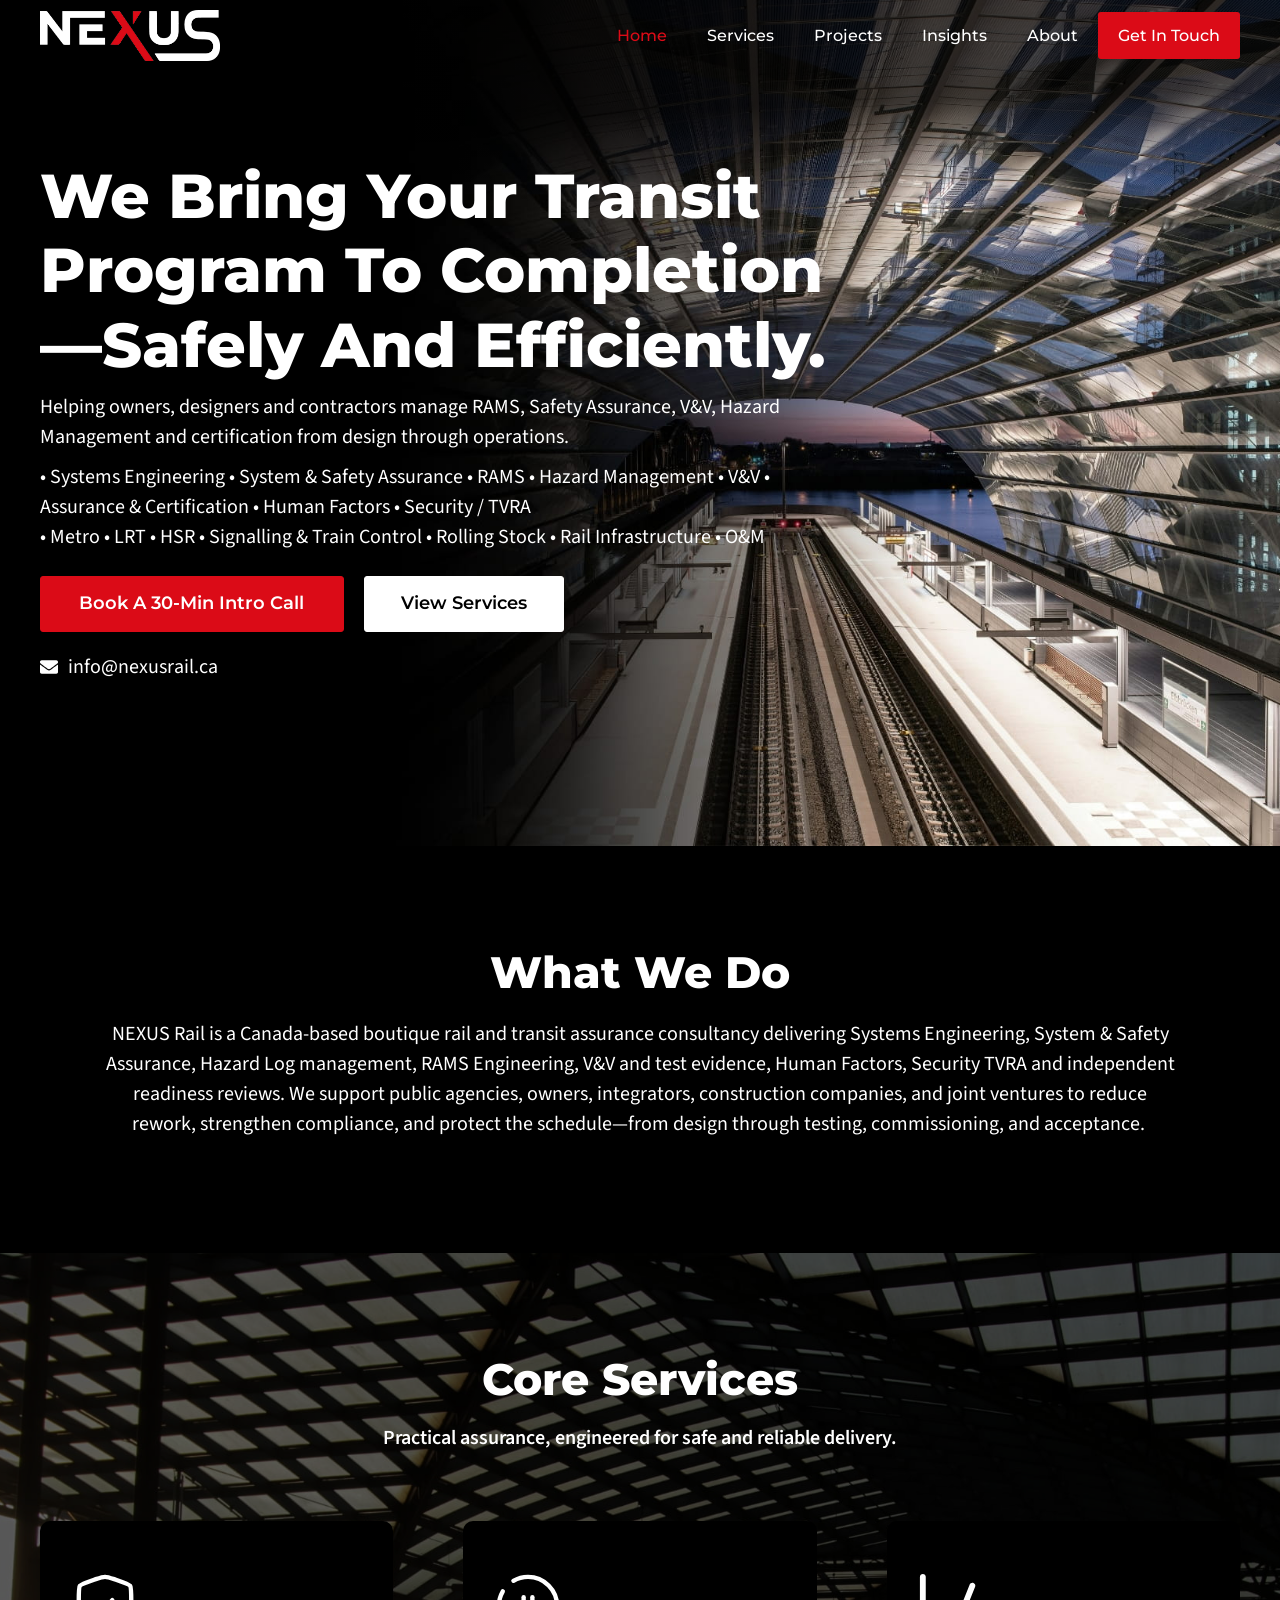
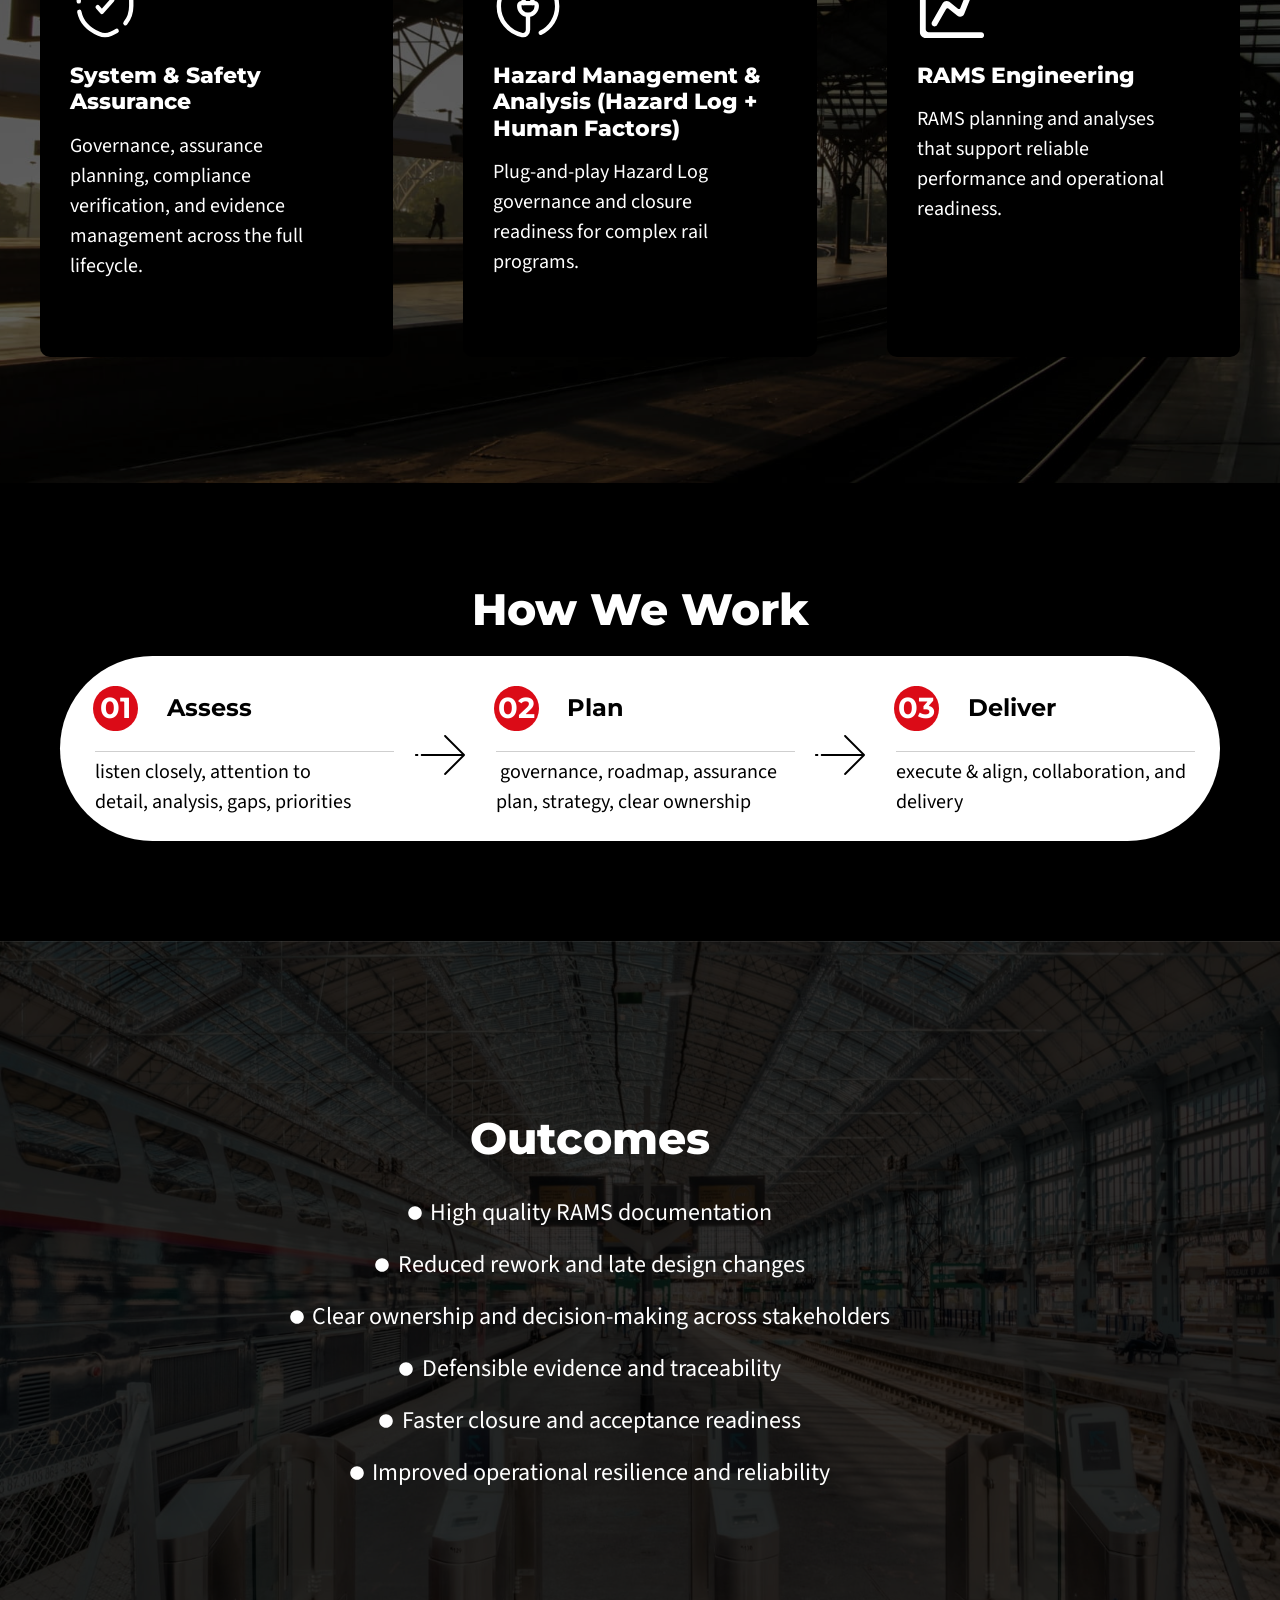
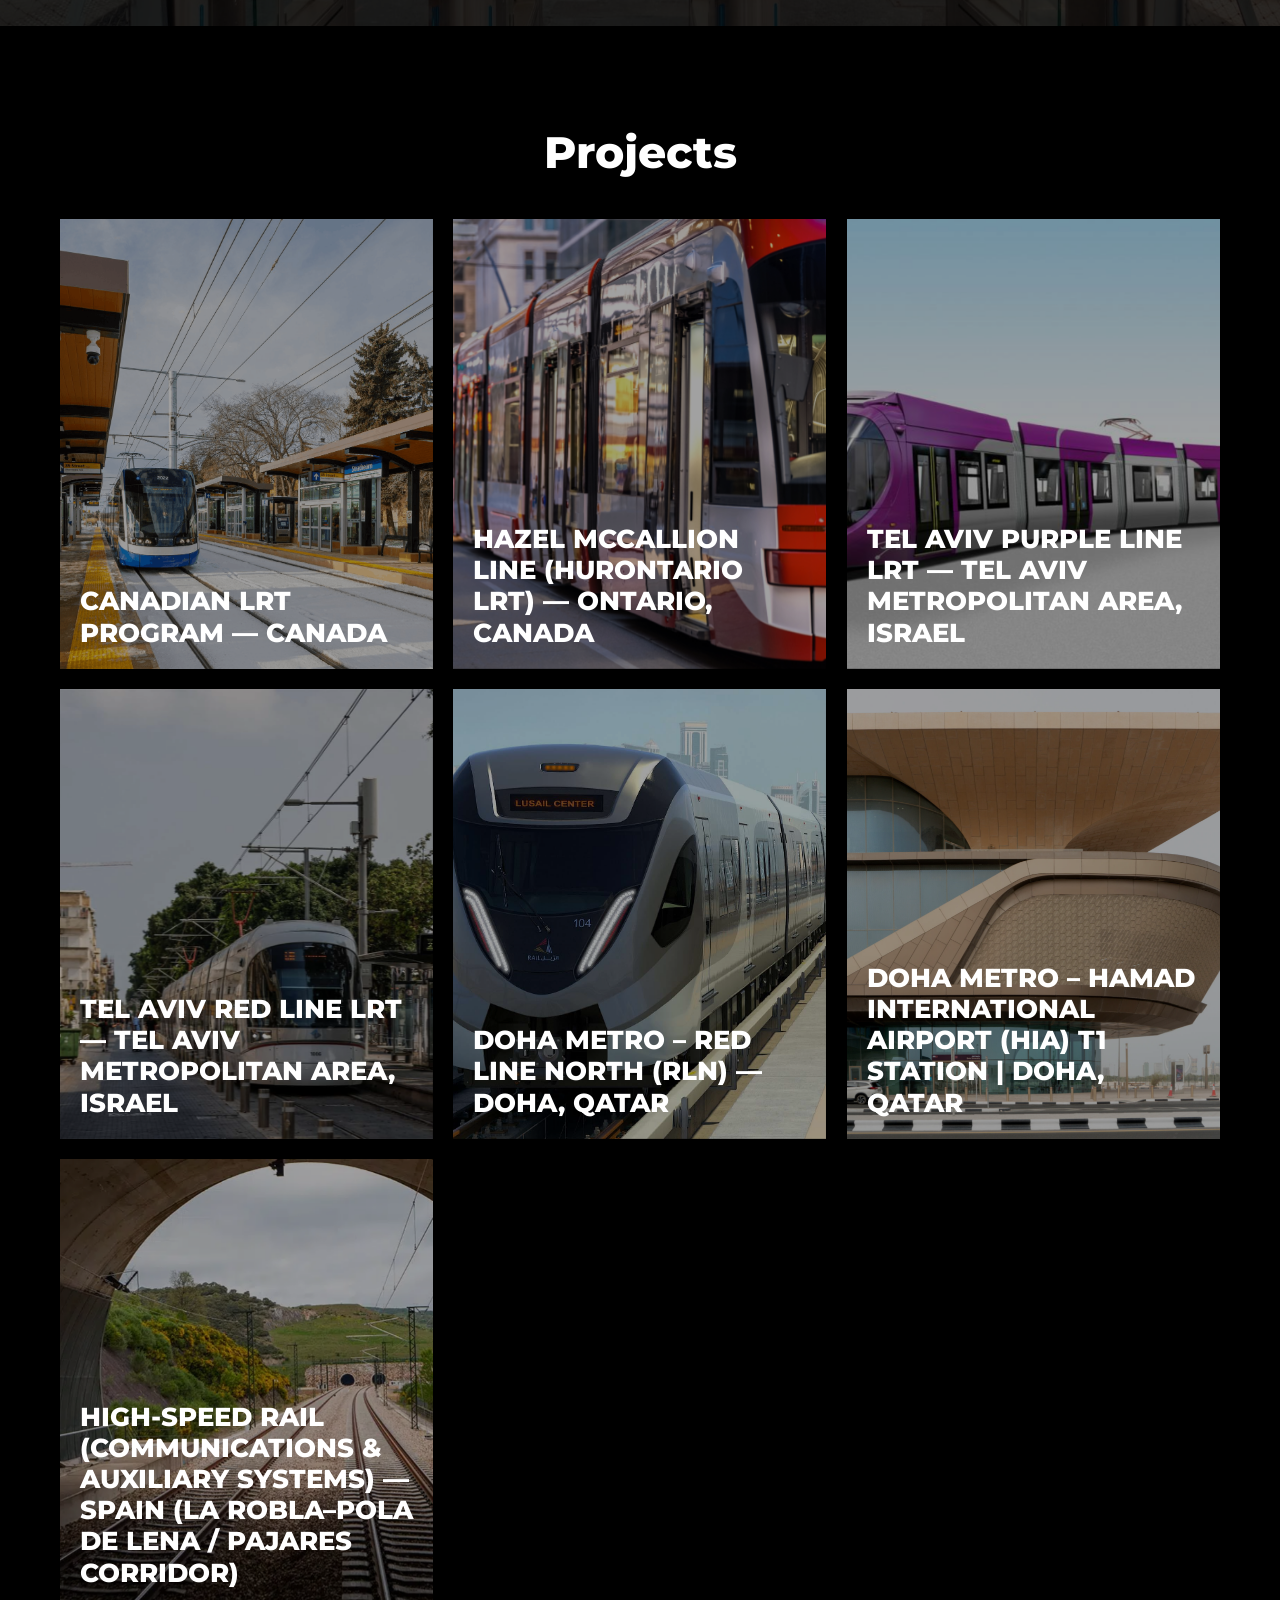
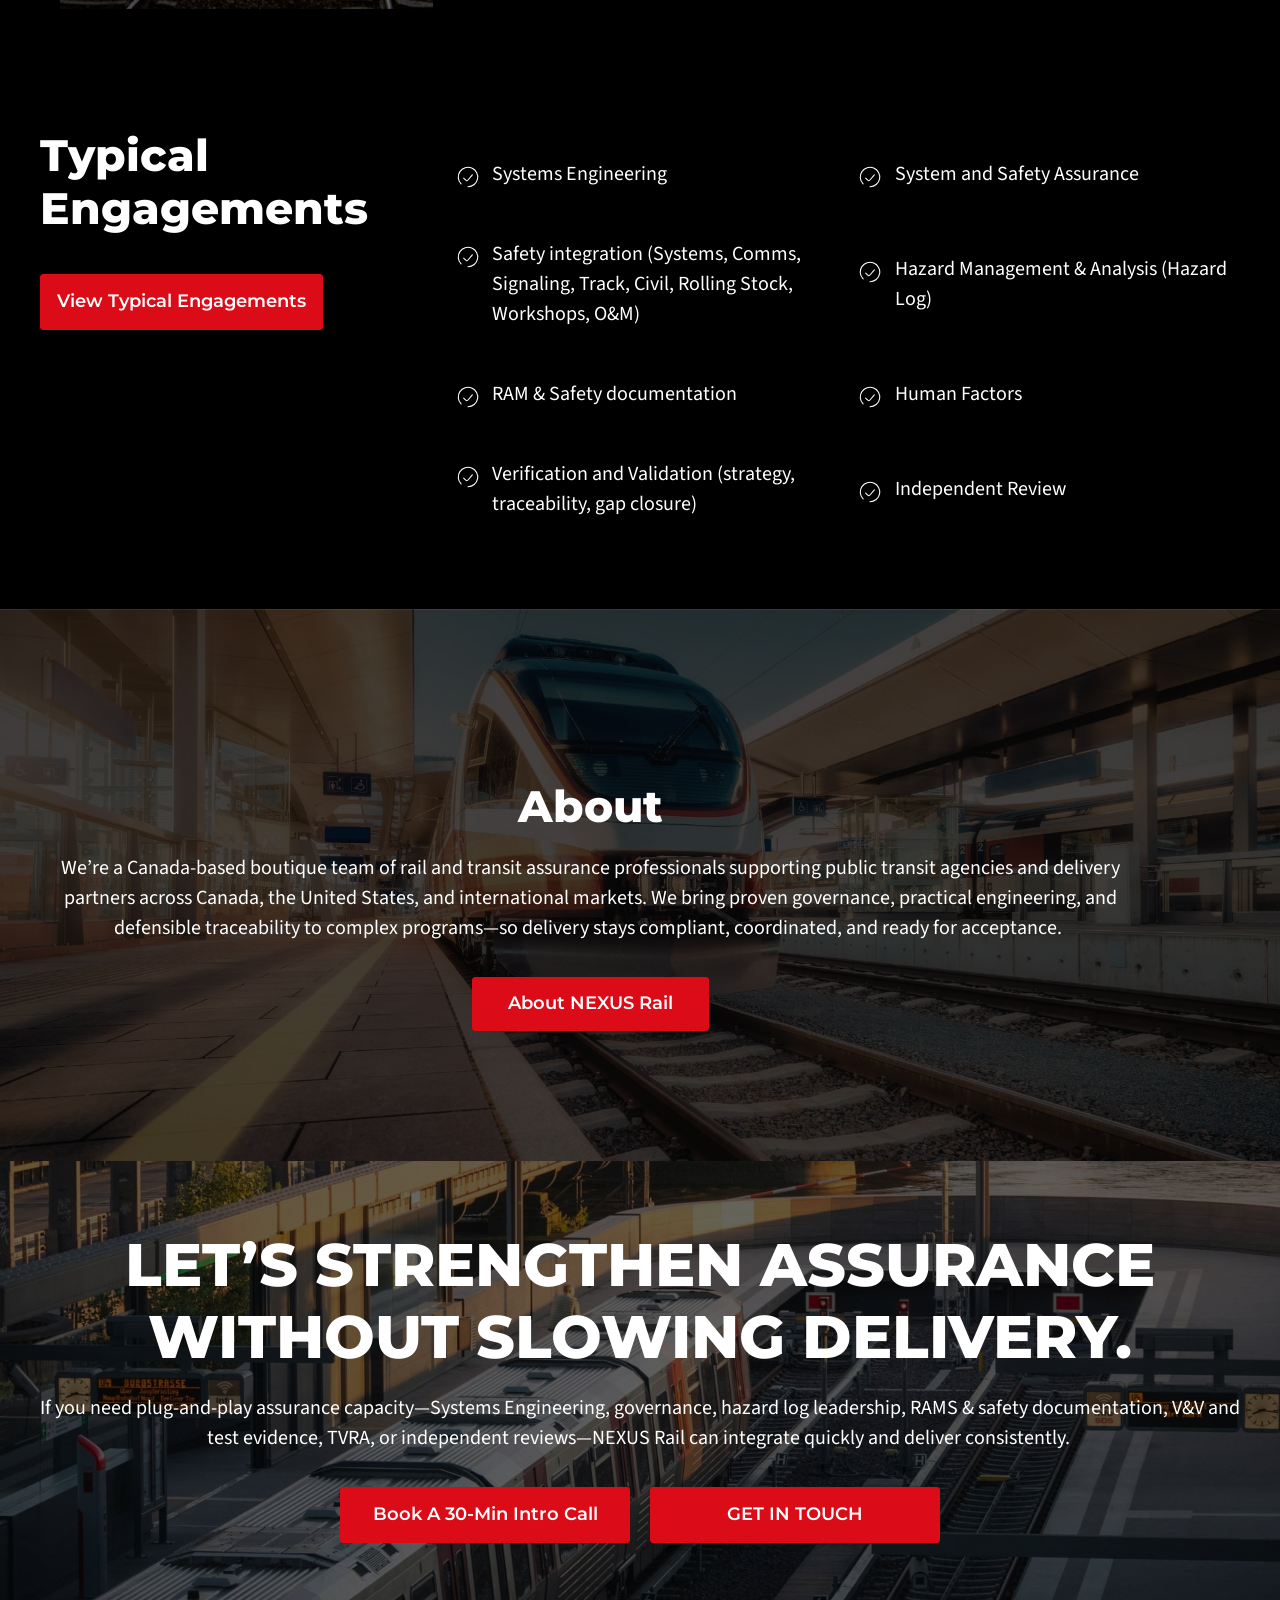
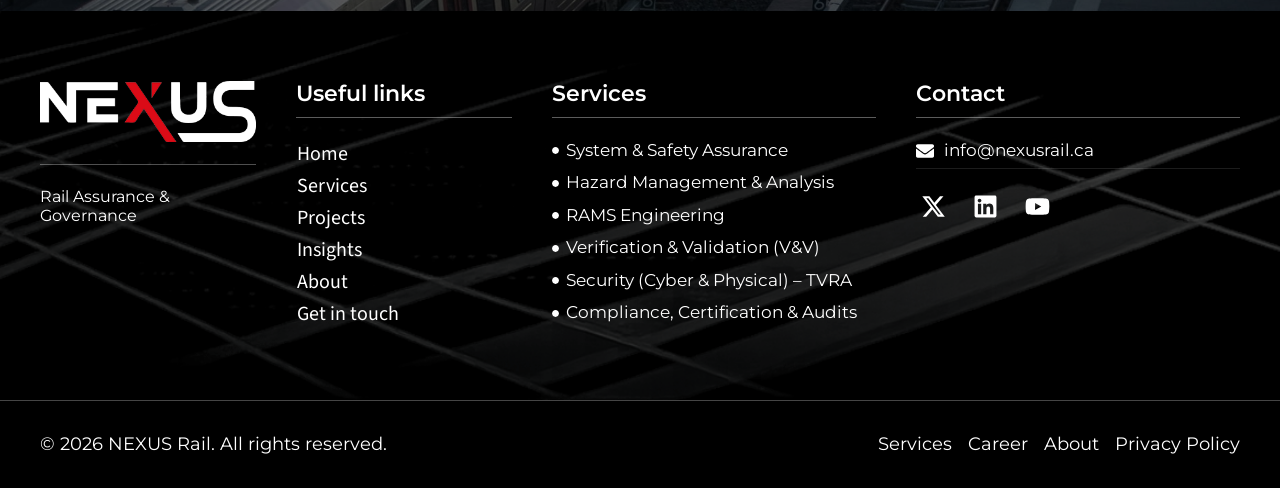
==== index.html @ a59d629f "Brand: NEXUS Rail on first mention, delivery capability, legal name - Use the full brand on the firs" ====
<!doctype html>
<html lang="en-US">
<head>
	<meta charset="UTF-8">
<meta name="description" content="Helping owners, designers and contractors manage RAMS, Safety Assurance, V&amp;V, Hazard Management and certification from design through operations.">
<meta property="og:type" content="website">
<meta property="og:site_name" content="NEXUS Rail">
<meta property="og:title" content="NEXUS Rail – System &amp; Safety Assurance for Rail &amp; Transit">
<meta property="og:description" content="Helping owners, designers and contractors manage RAMS, Safety Assurance, V&amp;V, Hazard Management and certification from design through operations.">
<meta property="og:url" content="https://nexusrail.ca/">
<meta property="og:image" content="https://nexusrail.ca/wp-content/uploads/2026/02/Home-bg-5-1.jpg">
<meta name="twitter:card" content="summary_large_image">
<meta name="twitter:title" content="NEXUS Rail – System &amp; Safety Assurance for Rail &amp; Transit">
<meta name="twitter:description" content="Helping owners, designers and contractors manage RAMS, Safety Assurance, V&amp;V, Hazard Management and certification from design through operations.">
<meta name="twitter:image" content="https://nexusrail.ca/wp-content/uploads/2026/02/Home-bg-5-1.jpg">
<script type="application/ld+json">
{"@context":"https://schema.org","@type":"ProfessionalService","name":"NEXUS Rail","legalName":"NEXUS RAMS GROUP INC.","alternateName":"NEXUS","url":"https://nexusrail.ca/","email":"info@nexusrail.ca","description":"Canada-based boutique rail and transit assurance consultancy delivering Systems Engineering, System & Safety Assurance, RAMS Engineering, Verification & Validation, Hazard Management, Human Factors and Security TVRA.","areaServed":[{"@type":"Country","name":"Canada"},{"@type":"Country","name":"United States"}],"address":{"@type":"PostalAddress","addressCountry":"CA"},"knowsAbout":["Systems Engineering","System and Safety Assurance","RAMS Engineering","Verification and Validation","Hazard Log management","Human Factors","Security TVRA","EN 50126","EN 50128","EN 50129","CENELEC","Light Rail Transit","Metro","High-Speed Rail"],"sameAs":["https://www.linkedin.com/company/nexusrail/","https://x.com/nexusrams","https://www.youtube.com/channel/UCzqn185ifiKt5XeITtR0sHA"]}
</script>
	<meta name="viewport" content="width=device-width, initial-scale=1">
	<link rel="profile" href="https://gmpg.org/xfn/11">
	<title>NEXUS Rail – System &amp; Safety Assurance for Rail &amp; Transit</title>
<link data-rocket-preload as="style" href="https://fonts.googleapis.com/css?family=Montserrat%3A100%2C100italic%2C200%2C200italic%2C300%2C300italic%2C400%2C400italic%2C500%2C500italic%2C600%2C600italic%2C700%2C700italic%2C800%2C800italic%2C900%2C900italic%7CSource%20Sans%203%3A100%2C100italic%2C200%2C200italic%2C300%2C300italic%2C400%2C400italic%2C500%2C500italic%2C600%2C600italic%2C700%2C700italic%2C800%2C800italic%2C900%2C900italic&#038;display=swap" rel="preload">
<link href="https://fonts.googleapis.com/css?family=Montserrat%3A100%2C100italic%2C200%2C200italic%2C300%2C300italic%2C400%2C400italic%2C500%2C500italic%2C600%2C600italic%2C700%2C700italic%2C800%2C800italic%2C900%2C900italic%7CSource%20Sans%203%3A100%2C100italic%2C200%2C200italic%2C300%2C300italic%2C400%2C400italic%2C500%2C500italic%2C600%2C600italic%2C700%2C700italic%2C800%2C800italic%2C900%2C900italic&#038;display=swap" media="print" onload="this.media=&#039;all&#039;" rel="stylesheet">
<noscript data-wpr-hosted-gf-parameters=""><link rel="stylesheet" href="https://fonts.googleapis.com/css?family=Montserrat%3A100%2C100italic%2C200%2C200italic%2C300%2C300italic%2C400%2C400italic%2C500%2C500italic%2C600%2C600italic%2C700%2C700italic%2C800%2C800italic%2C900%2C900italic%7CSource%20Sans%203%3A100%2C100italic%2C200%2C200italic%2C300%2C300italic%2C400%2C400italic%2C500%2C500italic%2C600%2C600italic%2C700%2C700italic%2C800%2C800italic%2C900%2C900italic&#038;display=swap"></noscript>
<meta name='robots' content='max-image-preview:large' />
<link href='https://fonts.gstatic.com' crossorigin rel='preconnect' />
<style id="wp-img-auto-sizes-contain-inline-css">
img:is([sizes=auto i],[sizes^="auto," i]){contain-intrinsic-size:3000px 1500px}
/*# sourceURL=wp-img-auto-sizes-contain-inline-css */
</style>
<style id="global-styles-inline-css">
:root{--wp--preset--aspect-ratio--square: 1;--wp--preset--aspect-ratio--4-3: 4/3;--wp--preset--aspect-ratio--3-4: 3/4;--wp--preset--aspect-ratio--3-2: 3/2;--wp--preset--aspect-ratio--2-3: 2/3;--wp--preset--aspect-ratio--16-9: 16/9;--wp--preset--aspect-ratio--9-16: 9/16;--wp--preset--color--black: #000000;--wp--preset--color--cyan-bluish-gray: #abb8c3;--wp--preset--color--white: #ffffff;--wp--preset--color--pale-pink: #f78da7;--wp--preset--color--vivid-red: #cf2e2e;--wp--preset--color--luminous-vivid-orange: #ff6900;--wp--preset--color--luminous-vivid-amber: #fcb900;--wp--preset--color--light-green-cyan: #7bdcb5;--wp--preset--color--vivid-green-cyan: #00d084;--wp--preset--color--pale-cyan-blue: #8ed1fc;--wp--preset--color--vivid-cyan-blue: #0693e3;--wp--preset--color--vivid-purple: #9b51e0;--wp--preset--gradient--vivid-cyan-blue-to-vivid-purple: linear-gradient(135deg,rgb(6,147,227) 0%,rgb(155,81,224) 100%);--wp--preset--gradient--light-green-cyan-to-vivid-green-cyan: linear-gradient(135deg,rgb(122,220,180) 0%,rgb(0,208,130) 100%);--wp--preset--gradient--luminous-vivid-amber-to-luminous-vivid-orange: linear-gradient(135deg,rgb(252,185,0) 0%,rgb(255,105,0) 100%);--wp--preset--gradient--luminous-vivid-orange-to-vivid-red: linear-gradient(135deg,rgb(255,105,0) 0%,rgb(207,46,46) 100%);--wp--preset--gradient--very-light-gray-to-cyan-bluish-gray: linear-gradient(135deg,rgb(238,238,238) 0%,rgb(169,184,195) 100%);--wp--preset--gradient--cool-to-warm-spectrum: linear-gradient(135deg,rgb(74,234,220) 0%,rgb(151,120,209) 20%,rgb(207,42,186) 40%,rgb(238,44,130) 60%,rgb(251,105,98) 80%,rgb(254,248,76) 100%);--wp--preset--gradient--blush-light-purple: linear-gradient(135deg,rgb(255,206,236) 0%,rgb(152,150,240) 100%);--wp--preset--gradient--blush-bordeaux: linear-gradient(135deg,rgb(254,205,165) 0%,rgb(254,45,45) 50%,rgb(107,0,62) 100%);--wp--preset--gradient--luminous-dusk: linear-gradient(135deg,rgb(255,203,112) 0%,rgb(199,81,192) 50%,rgb(65,88,208) 100%);--wp--preset--gradient--pale-ocean: linear-gradient(135deg,rgb(255,245,203) 0%,rgb(182,227,212) 50%,rgb(51,167,181) 100%);--wp--preset--gradient--electric-grass: linear-gradient(135deg,rgb(202,248,128) 0%,rgb(113,206,126) 100%);--wp--preset--gradient--midnight: linear-gradient(135deg,rgb(2,3,129) 0%,rgb(40,116,252) 100%);--wp--preset--font-size--small: 13px;--wp--preset--font-size--medium: 20px;--wp--preset--font-size--large: 36px;--wp--preset--font-size--x-large: 42px;--wp--preset--spacing--20: 0.44rem;--wp--preset--spacing--30: 0.67rem;--wp--preset--spacing--40: 1rem;--wp--preset--spacing--50: 1.5rem;--wp--preset--spacing--60: 2.25rem;--wp--preset--spacing--70: 3.38rem;--wp--preset--spacing--80: 5.06rem;--wp--preset--shadow--natural: 6px 6px 9px rgba(0, 0, 0, 0.2);--wp--preset--shadow--deep: 12px 12px 50px rgba(0, 0, 0, 0.4);--wp--preset--shadow--sharp: 6px 6px 0px rgba(0, 0, 0, 0.2);--wp--preset--shadow--outlined: 6px 6px 0px -3px rgb(255, 255, 255), 6px 6px rgb(0, 0, 0);--wp--preset--shadow--crisp: 6px 6px 0px rgb(0, 0, 0);}.wp-block-button{--wp--preset--dimension--25: 25%;--wp--preset--dimension--50: 50%;--wp--preset--dimension--75: 75%;--wp--preset--dimension--100: 100%;}:root { --wp--style--global--content-size: 800px;--wp--style--global--wide-size: 1200px; }:where(body) { margin: 0; }.wp-site-blocks > .alignleft { float: left; margin-right: 2em; }.wp-site-blocks > .alignright { float: right; margin-left: 2em; }.wp-site-blocks > .aligncenter { justify-content: center; margin-left: auto; margin-right: auto; }:where(.wp-site-blocks) > * { margin-block-start: 24px; margin-block-end: 0; }:where(.wp-site-blocks) > :first-child { margin-block-start: 0; }:where(.wp-site-blocks) > :last-child { margin-block-end: 0; }:root { --wp--style--block-gap: 24px; }:root :where(.is-layout-flow) > :first-child{margin-block-start: 0;}:root :where(.is-layout-flow) > :last-child{margin-block-end: 0;}:root :where(.is-layout-flow) > *{margin-block-start: 24px;margin-block-end: 0;}:root :where(.is-layout-constrained) > :first-child{margin-block-start: 0;}:root :where(.is-layout-constrained) > :last-child{margin-block-end: 0;}:root :where(.is-layout-constrained) > *{margin-block-start: 24px;margin-block-end: 0;}:root :where(.is-layout-flex){gap: 24px;}:root :where(.is-layout-grid){gap: 24px;}.is-layout-flow > .alignleft{float: left;margin-inline-start: 0;margin-inline-end: 2em;}.is-layout-flow > .alignright{float: right;margin-inline-start: 2em;margin-inline-end: 0;}.is-layout-flow > .aligncenter{margin-left: auto !important;margin-right: auto !important;}.is-layout-constrained > .alignleft{float: left;margin-inline-start: 0;margin-inline-end: 2em;}.is-layout-constrained > .alignright{float: right;margin-inline-start: 2em;margin-inline-end: 0;}.is-layout-constrained > .aligncenter{margin-left: auto !important;margin-right: auto !important;}.is-layout-constrained > :where(:not(.alignleft):not(.alignright):not(.alignfull)){max-width: var(--wp--style--global--content-size);margin-left: auto !important;margin-right: auto !important;}.is-layout-constrained > .alignwide{max-width: var(--wp--style--global--wide-size);}body .is-layout-flex{display: flex;}.is-layout-flex{flex-wrap: wrap;align-items: center;}.is-layout-flex > :is(*, div){margin: 0;}body .is-layout-grid{display: grid;}.is-layout-grid > :is(*, div){margin: 0;}body{padding-top: 0px;padding-right: 0px;padding-bottom: 0px;padding-left: 0px;}:root :where(.wp-element-button, .wp-block-button__link){background-color: #32373c;border-width: 0;color: #fff;font-family: inherit;font-size: inherit;font-style: inherit;font-weight: inherit;letter-spacing: inherit;line-height: inherit;padding-top: calc(0.667em + 2px);padding-right: calc(1.333em + 2px);padding-bottom: calc(0.667em + 2px);padding-left: calc(1.333em + 2px);text-decoration: none;text-transform: inherit;}.has-black-color{color: var(--wp--preset--color--black) !important;}.has-cyan-bluish-gray-color{color: var(--wp--preset--color--cyan-bluish-gray) !important;}.has-white-color{color: var(--wp--preset--color--white) !important;}.has-pale-pink-color{color: var(--wp--preset--color--pale-pink) !important;}.has-vivid-red-color{color: var(--wp--preset--color--vivid-red) !important;}.has-luminous-vivid-orange-color{color: var(--wp--preset--color--luminous-vivid-orange) !important;}.has-luminous-vivid-amber-color{color: var(--wp--preset--color--luminous-vivid-amber) !important;}.has-light-green-cyan-color{color: var(--wp--preset--color--light-green-cyan) !important;}.has-vivid-green-cyan-color{color: var(--wp--preset--color--vivid-green-cyan) !important;}.has-pale-cyan-blue-color{color: var(--wp--preset--color--pale-cyan-blue) !important;}.has-vivid-cyan-blue-color{color: var(--wp--preset--color--vivid-cyan-blue) !important;}.has-vivid-purple-color{color: var(--wp--preset--color--vivid-purple) !important;}.has-black-background-color{background-color: var(--wp--preset--color--black) !important;}.has-cyan-bluish-gray-background-color{background-color: var(--wp--preset--color--cyan-bluish-gray) !important;}.has-white-background-color{background-color: var(--wp--preset--color--white) !important;}.has-pale-pink-background-color{background-color: var(--wp--preset--color--pale-pink) !important;}.has-vivid-red-background-color{background-color: var(--wp--preset--color--vivid-red) !important;}.has-luminous-vivid-orange-background-color{background-color: var(--wp--preset--color--luminous-vivid-orange) !important;}.has-luminous-vivid-amber-background-color{background-color: var(--wp--preset--color--luminous-vivid-amber) !important;}.has-light-green-cyan-background-color{background-color: var(--wp--preset--color--light-green-cyan) !important;}.has-vivid-green-cyan-background-color{background-color: var(--wp--preset--color--vivid-green-cyan) !important;}.has-pale-cyan-blue-background-color{background-color: var(--wp--preset--color--pale-cyan-blue) !important;}.has-vivid-cyan-blue-background-color{background-color: var(--wp--preset--color--vivid-cyan-blue) !important;}.has-vivid-purple-background-color{background-color: var(--wp--preset--color--vivid-purple) !important;}.has-black-border-color{border-color: var(--wp--preset--color--black) !important;}.has-cyan-bluish-gray-border-color{border-color: var(--wp--preset--color--cyan-bluish-gray) !important;}.has-white-border-color{border-color: var(--wp--preset--color--white) !important;}.has-pale-pink-border-color{border-color: var(--wp--preset--color--pale-pink) !important;}.has-vivid-red-border-color{border-color: var(--wp--preset--color--vivid-red) !important;}.has-luminous-vivid-orange-border-color{border-color: var(--wp--preset--color--luminous-vivid-orange) !important;}.has-luminous-vivid-amber-border-color{border-color: var(--wp--preset--color--luminous-vivid-amber) !important;}.has-light-green-cyan-border-color{border-color: var(--wp--preset--color--light-green-cyan) !important;}.has-vivid-green-cyan-border-color{border-color: var(--wp--preset--color--vivid-green-cyan) !important;}.has-pale-cyan-blue-border-color{border-color: var(--wp--preset--color--pale-cyan-blue) !important;}.has-vivid-cyan-blue-border-color{border-color: var(--wp--preset--color--vivid-cyan-blue) !important;}.has-vivid-purple-border-color{border-color: var(--wp--preset--color--vivid-purple) !important;}.has-vivid-cyan-blue-to-vivid-purple-gradient-background{background: var(--wp--preset--gradient--vivid-cyan-blue-to-vivid-purple) !important;}.has-light-green-cyan-to-vivid-green-cyan-gradient-background{background: var(--wp--preset--gradient--light-green-cyan-to-vivid-green-cyan) !important;}.has-luminous-vivid-amber-to-luminous-vivid-orange-gradient-background{background: var(--wp--preset--gradient--luminous-vivid-amber-to-luminous-vivid-orange) !important;}.has-luminous-vivid-orange-to-vivid-red-gradient-background{background: var(--wp--preset--gradient--luminous-vivid-orange-to-vivid-red) !important;}.has-very-light-gray-to-cyan-bluish-gray-gradient-background{background: var(--wp--preset--gradient--very-light-gray-to-cyan-bluish-gray) !important;}.has-cool-to-warm-spectrum-gradient-background{background: var(--wp--preset--gradient--cool-to-warm-spectrum) !important;}.has-blush-light-purple-gradient-background{background: var(--wp--preset--gradient--blush-light-purple) !important;}.has-blush-bordeaux-gradient-background{background: var(--wp--preset--gradient--blush-bordeaux) !important;}.has-luminous-dusk-gradient-background{background: var(--wp--preset--gradient--luminous-dusk) !important;}.has-pale-ocean-gradient-background{background: var(--wp--preset--gradient--pale-ocean) !important;}.has-electric-grass-gradient-background{background: var(--wp--preset--gradient--electric-grass) !important;}.has-midnight-gradient-background{background: var(--wp--preset--gradient--midnight) !important;}.has-small-font-size{font-size: var(--wp--preset--font-size--small) !important;}.has-medium-font-size{font-size: var(--wp--preset--font-size--medium) !important;}.has-large-font-size{font-size: var(--wp--preset--font-size--large) !important;}.has-x-large-font-size{font-size: var(--wp--preset--font-size--x-large) !important;}
:root :where(.wp-block-icon svg){width: 24px;}
:root :where(.wp-block-pullquote){font-size: 1.5em;line-height: 1.6;}
/*# sourceURL=global-styles-inline-css */
</style>
<link rel='stylesheet' id='hello-elementor-css' href='wp-content/themes/hello-elementor/assets/css/reset.css' media='all' />
<link rel='stylesheet' id='hello-elementor-theme-style-css' href='wp-content/themes/hello-elementor/assets/css/theme.css' media='all' />
<link rel='stylesheet' id='hello-elementor-header-footer-css' href='wp-content/themes/hello-elementor/assets/css/header-footer.css' media='all' />
<link rel='stylesheet' id='elementor-frontend-css' href='wp-content/uploads/elementor/css/custom-frontend.min.css' media='all' />
<style id="elementor-frontend-inline-css">
.elementor-kit-10{--e-global-color-primary:#000000;--e-global-color-secondary:#212121;--e-global-color-text:#000000;--e-global-color-accent:#DB0B17;--e-global-color-4fcc40e:#900009;--e-global-color-57839a8:#C4C4C4;--e-global-color-c9e6552:#FFFFFF;--e-global-color-8a6eaf5:#DB0B17;--e-global-color-b72ff5e:#000000;--e-global-color-25fe8e3:#02010100;--e-global-color-e118c1c:#000000CC;--e-global-color-b8ffb71:#0B0B0B;--e-global-typography-primary-font-family:"Montserrat";--e-global-typography-primary-font-size:62px;--e-global-typography-primary-font-weight:800;--e-global-typography-primary-text-transform:uppercase;--e-global-typography-primary-font-style:normal;--e-global-typography-primary-text-decoration:none;--e-global-typography-primary-line-height:1.2em;--e-global-typography-secondary-font-family:"Montserrat";--e-global-typography-secondary-font-size:50px;--e-global-typography-secondary-font-weight:800;--e-global-typography-secondary-text-transform:uppercase;--e-global-typography-secondary-font-style:normal;--e-global-typography-secondary-text-decoration:none;--e-global-typography-secondary-line-height:1.2em;--e-global-typography-text-font-family:"Source Sans 3";--e-global-typography-text-font-size:20px;--e-global-typography-text-font-weight:400;--e-global-typography-text-text-transform:none;--e-global-typography-text-font-style:normal;--e-global-typography-text-text-decoration:none;--e-global-typography-text-word-spacing:0px;--e-global-typography-accent-font-family:"Montserrat";--e-global-typography-accent-font-size:18px;--e-global-typography-accent-font-weight:600;--e-global-typography-accent-text-transform:capitalize;--e-global-typography-accent-font-style:normal;--e-global-typography-accent-text-decoration:underline;--e-global-typography-accent-line-height:1.2em;--e-global-typography-b84f1b3-font-family:"Montserrat";--e-global-typography-b84f1b3-font-size:25px;--e-global-typography-b84f1b3-font-weight:500;--e-global-typography-b84f1b3-text-transform:none;--e-global-typography-b84f1b3-font-style:normal;--e-global-typography-b84f1b3-text-decoration:none;--e-global-typography-b84f1b3-line-height:35px;--e-global-typography-b84f1b3-letter-spacing:0px;--e-global-typography-b84f1b3-word-spacing:0px;--e-global-typography-e1ae241-font-family:"Montserrat";--e-global-typography-e1ae241-font-size:22px;--e-global-typography-e1ae241-font-weight:700;--e-global-typography-e1ae241-text-transform:none;--e-global-typography-e1ae241-font-style:normal;--e-global-typography-e1ae241-text-decoration:underline;--e-global-typography-e1ae241-line-height:30px;--e-global-typography-e1ae241-letter-spacing:0px;--e-global-typography-e1ae241-word-spacing:0px;--e-global-typography-b6196b7-font-family:"Montserrat";--e-global-typography-b6196b7-font-size:30px;--e-global-typography-b6196b7-font-weight:700;--e-global-typography-b6196b7-line-height:38px;--e-global-typography-b6196b7-letter-spacing:-0.13px;--e-global-typography-22e62d7-font-family:"Montserrat";--e-global-typography-22e62d7-font-size:156px;--e-global-typography-22e62d7-font-weight:700;--e-global-typography-22e62d7-text-transform:none;--e-global-typography-22e62d7-font-style:normal;--e-global-typography-22e62d7-text-decoration:none;--e-global-typography-22e62d7-line-height:198px;--e-global-typography-22e62d7-letter-spacing:-1.22px;--e-global-typography-22e62d7-word-spacing:0px;--e-global-typography-785de07-font-family:"Montserrat";--e-global-typography-785de07-font-size:14px;--e-global-typography-785de07-font-weight:400;--e-global-typography-785de07-text-transform:none;--e-global-typography-785de07-font-style:normal;--e-global-typography-785de07-text-decoration:none;--e-global-typography-785de07-line-height:17px;--e-global-typography-785de07-letter-spacing:0px;--e-global-typography-785de07-word-spacing:0px;--e-global-typography-d7a06da-font-family:"Montserrat";--e-global-typography-d7a06da-font-size:20px;--e-global-typography-d7a06da-font-weight:700;--e-global-typography-d7a06da-text-transform:uppercase;--e-global-typography-d7a06da-font-style:normal;--e-global-typography-d7a06da-text-decoration:none;--e-global-typography-d7a06da-line-height:24px;--e-global-typography-d7a06da-letter-spacing:0px;--e-global-typography-d7a06da-word-spacing:0px;background-color:var( --e-global-color-text );}.elementor-kit-10 e-page-transition{background-color:#FFBC7D;}.elementor-kit-10 a{color:var( --e-global-color-accent );}.elementor-section.elementor-section-boxed > .elementor-container{max-width:1200px;}.e-con{--container-max-width:1200px;--container-default-padding-top:0px;--container-default-padding-right:0px;--container-default-padding-bottom:0px;--container-default-padding-left:0px;}{}h1.entry-title{display:var(--page-title-display);}.site-header .site-branding{flex-direction:column;align-items:stretch;}.site-header{padding-inline-end:0px;padding-inline-start:0px;}.site-footer .site-branding{flex-direction:column;align-items:stretch;}@media(max-width:1024px){.elementor-kit-10{--e-global-typography-primary-font-size:59px;--e-global-typography-primary-line-height:1.2em;--e-global-typography-primary-word-spacing:0em;--e-global-typography-secondary-font-size:40px;--e-global-typography-text-font-size:18px;--e-global-typography-text-line-height:17px;--e-global-typography-accent-font-size:18px;}.elementor-section.elementor-section-boxed > .elementor-container{max-width:1024px;}.e-con{--container-max-width:1024px;}}@media(max-width:767px){.elementor-kit-10{--e-global-typography-primary-font-size:32px;--e-global-typography-primary-line-height:1.2em;--e-global-typography-secondary-font-size:26px;--e-global-typography-secondary-line-height:1.2em;--e-global-typography-text-font-size:18px;--e-global-typography-b84f1b3-font-size:18px;--e-global-typography-b84f1b3-line-height:20px;--e-global-typography-e1ae241-font-size:20px;--e-global-typography-22e62d7-font-size:100px;--e-global-typography-22e62d7-line-height:110px;}.elementor-section.elementor-section-boxed > .elementor-container{max-width:767px;}.e-con{--container-max-width:767px;}}
.elementor-231 .elementor-element.elementor-element-c6837a3{--display:flex;--min-height:98vh;--flex-direction:row;--container-widget-width:initial;--container-widget-height:100%;--container-widget-flex-grow:1;--container-widget-align-self:stretch;--flex-wrap-mobile:wrap;--gap:0px 0px;--row-gap:0px;--column-gap:0px;--overlay-opacity:0.68;}.elementor-231 .elementor-element.elementor-element-c6837a3:not(.elementor-motion-effects-element-type-background), .elementor-231 .elementor-element.elementor-element-c6837a3 > .elementor-motion-effects-container > .elementor-motion-effects-layer{background-image:url(wp-content/uploads/2026/02/Home-bg-5-1.jpg);background-position:center center;background-size:cover;}.elementor-231 .elementor-element.elementor-element-c6837a3::before, .elementor-231 .elementor-element.elementor-element-c6837a3 > .elementor-background-video-container::before, .elementor-231 .elementor-element.elementor-element-c6837a3 > .e-con-inner > .elementor-background-video-container::before, .elementor-231 .elementor-element.elementor-element-c6837a3 > .elementor-background-slideshow::before, .elementor-231 .elementor-element.elementor-element-c6837a3 > .e-con-inner > .elementor-background-slideshow::before, .elementor-231 .elementor-element.elementor-element-c6837a3 > .elementor-motion-effects-container > .elementor-motion-effects-layer::before{background-color:transparent;--background-overlay:'';background-image:linear-gradient(178deg, #000000 15%, #DB0B1700 25%);}.elementor-231 .elementor-element.elementor-element-93e4a25{--display:flex;--flex-direction:column;--container-widget-width:calc( ( 1 - var( --container-widget-flex-grow ) ) * 100% );--container-widget-height:initial;--container-widget-flex-grow:0;--container-widget-align-self:initial;--flex-wrap-mobile:wrap;--justify-content:center;--align-items:flex-start;--gap:10px 10px;--row-gap:10px;--column-gap:10px;}.elementor-231 .elementor-element.elementor-element-93e4a25.e-con{--flex-grow:0;--flex-shrink:0;}.elementor-widget-heading .elementor-heading-title{font-family:var( --e-global-typography-primary-font-family ), Sans-serif;font-size:var( --e-global-typography-primary-font-size );font-weight:var( --e-global-typography-primary-font-weight );text-transform:var( --e-global-typography-primary-text-transform );font-style:var( --e-global-typography-primary-font-style );text-decoration:var( --e-global-typography-primary-text-decoration );line-height:var( --e-global-typography-primary-line-height );color:var( --e-global-color-primary );}.elementor-231 .elementor-element.elementor-element-c930916 .elementor-heading-title{font-family:"Montserrat", Sans-serif;font-size:62px;font-weight:800;text-transform:capitalize;font-style:normal;text-decoration:none;line-height:1.2em;color:var( --e-global-color-c9e6552 );}.elementor-widget-text-editor{font-family:var( --e-global-typography-text-font-family ), Sans-serif;font-size:var( --e-global-typography-text-font-size );font-weight:var( --e-global-typography-text-font-weight );text-transform:var( --e-global-typography-text-text-transform );font-style:var( --e-global-typography-text-font-style );text-decoration:var( --e-global-typography-text-text-decoration );word-spacing:var( --e-global-typography-text-word-spacing );color:var( --e-global-color-text );}.elementor-widget-text-editor.elementor-drop-cap-view-stacked .elementor-drop-cap{background-color:var( --e-global-color-primary );}.elementor-widget-text-editor.elementor-drop-cap-view-framed .elementor-drop-cap, .elementor-widget-text-editor.elementor-drop-cap-view-default .elementor-drop-cap{color:var( --e-global-color-primary );border-color:var( --e-global-color-primary );}.elementor-231 .elementor-element.elementor-element-5ac6ac3{font-family:"Source Sans 3", Sans-serif;font-size:20px;font-weight:400;text-transform:none;font-style:normal;text-decoration:none;word-spacing:0px;color:var( --e-global-color-c9e6552 );}.elementor-231 .elementor-element.elementor-element-a85e04e{font-family:"Source Sans 3", Sans-serif;font-size:20px;font-weight:400;text-transform:none;font-style:normal;text-decoration:none;word-spacing:0px;color:var( --e-global-color-c9e6552 );}.elementor-231 .elementor-element.elementor-element-7223e4e{--display:grid;--e-con-grid-template-columns:repeat(2, 1fr);--e-con-grid-template-rows:repeat(1, 1fr);--grid-auto-flow:row;}.elementor-widget-button .elementor-button{background-color:var( --e-global-color-accent );font-family:var( --e-global-typography-accent-font-family ), Sans-serif;font-size:var( --e-global-typography-accent-font-size );font-weight:var( --e-global-typography-accent-font-weight );text-transform:var( --e-global-typography-accent-text-transform );font-style:var( --e-global-typography-accent-font-style );text-decoration:var( --e-global-typography-accent-text-decoration );line-height:var( --e-global-typography-accent-line-height );}.elementor-231 .elementor-element.elementor-element-a1e8bc6 .elementor-button{background-color:var( --e-global-color-accent );font-family:"Montserrat", Sans-serif;font-size:18px;font-weight:600;text-transform:capitalize;font-style:normal;text-decoration:none;line-height:1.2em;fill:var( --e-global-color-c9e6552 );color:var( --e-global-color-c9e6552 );border-style:solid;border-width:1px 1px 1px 1px;border-color:var( --e-global-color-accent );padding:16px 16px 16px 16px;}.elementor-231 .elementor-element.elementor-element-a1e8bc6 .elementor-button:hover, .elementor-231 .elementor-element.elementor-element-a1e8bc6 .elementor-button:focus{background-color:var( --e-global-color-4fcc40e );color:var( --e-global-color-c9e6552 );border-color:var( --e-global-color-4fcc40e );}.elementor-231 .elementor-element.elementor-element-a1e8bc6 .elementor-button:hover svg, .elementor-231 .elementor-element.elementor-element-a1e8bc6 .elementor-button:focus svg{fill:var( --e-global-color-c9e6552 );}.elementor-231 .elementor-element.elementor-element-964871e .elementor-button{background-color:var( --e-global-color-c9e6552 );font-family:"Montserrat", Sans-serif;font-size:18px;font-weight:600;text-transform:capitalize;font-style:normal;text-decoration:none;line-height:1.2em;fill:var( --e-global-color-text );color:var( --e-global-color-text );border-style:solid;border-width:1px 1px 1px 1px;border-color:var( --e-global-color-c9e6552 );padding:16px 36px 16px 36px;}.elementor-231 .elementor-element.elementor-element-964871e .elementor-button:hover, .elementor-231 .elementor-element.elementor-element-964871e .elementor-button:focus{background-color:#02010100;color:var( --e-global-color-c9e6552 );border-color:var( --e-global-color-c9e6552 );}.elementor-231 .elementor-element.elementor-element-964871e .elementor-button:hover svg, .elementor-231 .elementor-element.elementor-element-964871e .elementor-button:focus svg{fill:var( --e-global-color-c9e6552 );}.elementor-widget-icon-list .elementor-icon-list-item:not(:last-child):after{border-color:var( --e-global-color-text );}.elementor-widget-icon-list .elementor-icon-list-icon i{color:var( --e-global-color-primary );}.elementor-widget-icon-list .elementor-icon-list-icon svg{fill:var( --e-global-color-primary );}.elementor-widget-icon-list .elementor-icon-list-item > .elementor-icon-list-text, .elementor-widget-icon-list .elementor-icon-list-item > a{font-family:var( --e-global-typography-text-font-family ), Sans-serif;font-size:var( --e-global-typography-text-font-size );font-weight:var( --e-global-typography-text-font-weight );text-transform:var( --e-global-typography-text-text-transform );font-style:var( --e-global-typography-text-font-style );text-decoration:var( --e-global-typography-text-text-decoration );word-spacing:var( --e-global-typography-text-word-spacing );}.elementor-widget-icon-list .elementor-icon-list-text{color:var( --e-global-color-secondary );}.elementor-231 .elementor-element.elementor-element-46ce319{width:100%;max-width:100%;--e-icon-list-icon-size:18px;--icon-vertical-offset:0px;}.elementor-231 .elementor-element.elementor-element-46ce319 > .elementor-widget-container{margin:10px 0px 5px 0px;border-style:none;}.elementor-231 .elementor-element.elementor-element-46ce319 .elementor-icon-list-icon i{color:var( --e-global-color-c9e6552 );transition:color 0.3s;}.elementor-231 .elementor-element.elementor-element-46ce319 .elementor-icon-list-icon svg{fill:var( --e-global-color-c9e6552 );transition:fill 0.3s;}.elementor-231 .elementor-element.elementor-element-46ce319 .elementor-icon-list-item > .elementor-icon-list-text, .elementor-231 .elementor-element.elementor-element-46ce319 .elementor-icon-list-item > a{font-family:"Source Sans 3", Sans-serif;font-size:20px;font-weight:400;text-transform:none;font-style:normal;text-decoration:none;word-spacing:0px;}.elementor-231 .elementor-element.elementor-element-46ce319 .elementor-icon-list-text{color:var( --e-global-color-c9e6552 );transition:color 0.3s;}.elementor-231 .elementor-element.elementor-element-69e5f13{--display:flex;--flex-direction:column;--container-widget-width:100%;--container-widget-height:initial;--container-widget-flex-grow:0;--container-widget-align-self:initial;--flex-wrap-mobile:wrap;}.elementor-231 .elementor-element.elementor-element-ad50cb9{--display:flex;--flex-direction:column;--container-widget-width:100%;--container-widget-height:initial;--container-widget-flex-grow:0;--container-widget-align-self:initial;--flex-wrap-mobile:wrap;}.elementor-231 .elementor-element.elementor-element-11adbef{--display:flex;--padding-top:100px;--padding-bottom:100px;--padding-left:20px;--padding-right:20px;}.elementor-231 .elementor-element.elementor-element-4936b17{text-align:center;}.elementor-231 .elementor-element.elementor-element-4936b17 .elementor-heading-title{font-family:"Montserrat", Sans-serif;font-size:44px;font-weight:800;text-transform:capitalize;font-style:normal;text-decoration:none;line-height:1.2em;color:var( --e-global-color-c9e6552 );}.elementor-231 .elementor-element.elementor-element-bc5e56d{text-align:center;font-family:"Source Sans 3", Sans-serif;font-size:20px;font-weight:400;text-transform:none;font-style:normal;text-decoration:none;word-spacing:0px;color:var( --e-global-color-c9e6552 );}.elementor-231 .elementor-element.elementor-element-b4f55fd{--display:flex;--flex-direction:column;--container-widget-width:100%;--container-widget-height:initial;--container-widget-flex-grow:0;--container-widget-align-self:initial;--flex-wrap-mobile:wrap;--overlay-opacity:0.58;--padding-top:100px;--padding-bottom:100px;--padding-left:20px;--padding-right:20px;}.elementor-231 .elementor-element.elementor-element-b4f55fd:not(.elementor-motion-effects-element-type-background), .elementor-231 .elementor-element.elementor-element-b4f55fd > .elementor-motion-effects-container > .elementor-motion-effects-layer{background-color:var( --e-global-color-c9e6552 );background-image:url(wp-content/uploads/2026/02/banner-4-1.jpg);background-position:center center;background-size:cover;}.elementor-231 .elementor-element.elementor-element-b4f55fd::before, .elementor-231 .elementor-element.elementor-element-b4f55fd > .elementor-background-video-container::before, .elementor-231 .elementor-element.elementor-element-b4f55fd > .e-con-inner > .elementor-background-video-container::before, .elementor-231 .elementor-element.elementor-element-b4f55fd > .elementor-background-slideshow::before, .elementor-231 .elementor-element.elementor-element-b4f55fd > .e-con-inner > .elementor-background-slideshow::before, .elementor-231 .elementor-element.elementor-element-b4f55fd > .elementor-motion-effects-container > .elementor-motion-effects-layer::before{background-color:#000000;--background-overlay:'';}.elementor-231 .elementor-element.elementor-element-c19a214{text-align:center;}.elementor-231 .elementor-element.elementor-element-c19a214 .elementor-heading-title{font-family:"Montserrat", Sans-serif;font-size:44px;font-weight:800;text-transform:capitalize;font-style:normal;text-decoration:none;line-height:1.2em;color:var( --e-global-color-c9e6552 );}.elementor-231 .elementor-element.elementor-element-db34990{text-align:center;}.elementor-231 .elementor-element.elementor-element-db34990 .elementor-heading-title{font-family:"Source Sans 3", Sans-serif;font-size:20px;font-weight:600;text-transform:none;font-style:normal;text-decoration:none;word-spacing:0px;color:var( --e-global-color-c9e6552 );}.elementor-231 .elementor-element.elementor-element-6dd0340{--spacer-size:30px;}.elementor-231 .elementor-element.elementor-element-691262c{--display:flex;border-style:none;--border-style:none;}.elementor-widget-call-to-action .elementor-cta__title{font-family:var( --e-global-typography-primary-font-family ), Sans-serif;font-size:var( --e-global-typography-primary-font-size );font-weight:var( --e-global-typography-primary-font-weight );text-transform:var( --e-global-typography-primary-text-transform );font-style:var( --e-global-typography-primary-font-style );text-decoration:var( --e-global-typography-primary-text-decoration );line-height:var( --e-global-typography-primary-line-height );}.elementor-widget-call-to-action .elementor-cta__description{font-family:var( --e-global-typography-text-font-family ), Sans-serif;font-size:var( --e-global-typography-text-font-size );font-weight:var( --e-global-typography-text-font-weight );text-transform:var( --e-global-typography-text-text-transform );font-style:var( --e-global-typography-text-font-style );text-decoration:var( --e-global-typography-text-text-decoration );word-spacing:var( --e-global-typography-text-word-spacing );}.elementor-widget-call-to-action .elementor-cta__button{font-family:var( --e-global-typography-accent-font-family ), Sans-serif;font-size:var( --e-global-typography-accent-font-size );font-weight:var( --e-global-typography-accent-font-weight );text-transform:var( --e-global-typography-accent-text-transform );font-style:var( --e-global-typography-accent-font-style );text-decoration:var( --e-global-typography-accent-text-decoration );line-height:var( --e-global-typography-accent-line-height );}.elementor-widget-call-to-action .elementor-ribbon-inner{background-color:var( --e-global-color-accent );font-family:var( --e-global-typography-accent-font-family ), Sans-serif;font-size:var( --e-global-typography-accent-font-size );font-weight:var( --e-global-typography-accent-font-weight );text-transform:var( --e-global-typography-accent-text-transform );font-style:var( --e-global-typography-accent-font-style );text-decoration:var( --e-global-typography-accent-text-decoration );line-height:var( --e-global-typography-accent-line-height );}.elementor-231 .elementor-element.elementor-element-933c75f .elementor-cta .elementor-cta__bg, .elementor-231 .elementor-element.elementor-element-933c75f .elementor-cta .elementor-cta__bg-overlay{transition-duration:1500ms;}.elementor-231 .elementor-element.elementor-element-933c75f .elementor-cta__content{text-align:start;padding:50px 50px 50px 30px;background-color:#FFFFFF00;}.elementor-231 .elementor-element.elementor-element-933c75f .elementor-icon{font-size:70px;}.elementor-231 .elementor-element.elementor-element-933c75f .elementor-cta__title{font-family:"Montserrat", Sans-serif;font-size:22px;font-weight:800;text-transform:capitalize;font-style:normal;text-decoration:none;line-height:1.2em;color:var( --e-global-color-c9e6552 );}.elementor-231 .elementor-element.elementor-element-933c75f .elementor-cta__description{font-family:"Source Sans 3", Sans-serif;font-size:20px;font-weight:400;text-transform:none;font-style:normal;text-decoration:none;word-spacing:0px;color:var( --e-global-color-c9e6552 );}.elementor-231 .elementor-element.elementor-element-5bea1c0{--display:flex;}.elementor-231 .elementor-element.elementor-element-419301e .elementor-cta .elementor-cta__bg, .elementor-231 .elementor-element.elementor-element-419301e .elementor-cta .elementor-cta__bg-overlay{transition-duration:1500ms;}.elementor-231 .elementor-element.elementor-element-419301e .elementor-cta__content{text-align:start;padding:50px 50px 50px 30px;background-color:#FFFFFF00;}.elementor-231 .elementor-element.elementor-element-419301e .elementor-icon{font-size:70px;}.elementor-231 .elementor-element.elementor-element-419301e .elementor-cta__title{font-family:"Montserrat", Sans-serif;font-size:22px;font-weight:800;text-transform:capitalize;font-style:normal;text-decoration:none;line-height:1.2em;color:var( --e-global-color-c9e6552 );}.elementor-231 .elementor-element.elementor-element-419301e .elementor-cta__description{font-family:"Source Sans 3", Sans-serif;font-size:20px;font-weight:400;text-transform:none;font-style:normal;text-decoration:none;word-spacing:0px;color:var( --e-global-color-c9e6552 );}.elementor-231 .elementor-element.elementor-element-b4033e7{--display:flex;}.elementor-231 .elementor-element.elementor-element-26b3124 .elementor-cta .elementor-cta__bg, .elementor-231 .elementor-element.elementor-element-26b3124 .elementor-cta .elementor-cta__bg-overlay{transition-duration:1500ms;}.elementor-231 .elementor-element.elementor-element-26b3124 .elementor-cta__content{text-align:start;padding:50px 50px 50px 30px;background-color:#FFFFFF00;}.elementor-231 .elementor-element.elementor-element-26b3124 .elementor-icon{font-size:70px;}.elementor-231 .elementor-element.elementor-element-26b3124 .elementor-cta__title{font-family:"Montserrat", Sans-serif;font-size:22px;font-weight:800;text-transform:capitalize;font-style:normal;text-decoration:none;line-height:1.2em;color:var( --e-global-color-c9e6552 );}.elementor-231 .elementor-element.elementor-element-26b3124 .elementor-cta__description{font-family:"Source Sans 3", Sans-serif;font-size:20px;font-weight:400;text-transform:none;font-style:normal;text-decoration:none;word-spacing:0px;color:var( --e-global-color-c9e6552 );}.elementor-231 .elementor-element.elementor-element-1287353{--display:flex;}.elementor-231 .elementor-element.elementor-element-7ac869a .elementor-cta .elementor-cta__bg, .elementor-231 .elementor-element.elementor-element-7ac869a .elementor-cta .elementor-cta__bg-overlay{transition-duration:1500ms;}.elementor-231 .elementor-element.elementor-element-7ac869a .elementor-cta__content{text-align:start;padding:50px 50px 50px 30px;background-color:#FFFFFF00;}.elementor-231 .elementor-element.elementor-element-7ac869a .elementor-icon{font-size:70px;}.elementor-231 .elementor-element.elementor-element-7ac869a .elementor-cta__title{font-family:"Montserrat", Sans-serif;font-size:22px;font-weight:800;text-transform:capitalize;font-style:normal;text-decoration:none;line-height:1.2em;color:var( --e-global-color-c9e6552 );}.elementor-231 .elementor-element.elementor-element-7ac869a .elementor-cta__description{font-family:"Source Sans 3", Sans-serif;font-size:20px;font-weight:400;text-transform:none;font-style:normal;text-decoration:none;word-spacing:0px;color:var( --e-global-color-c9e6552 );}.elementor-231 .elementor-element.elementor-element-0c637a4{--display:flex;}.elementor-231 .elementor-element.elementor-element-c65c804 .elementor-cta .elementor-cta__bg, .elementor-231 .elementor-element.elementor-element-c65c804 .elementor-cta .elementor-cta__bg-overlay{transition-duration:1500ms;}.elementor-231 .elementor-element.elementor-element-c65c804 .elementor-cta__content{text-align:start;padding:50px 50px 50px 30px;background-color:#FFFFFF00;}.elementor-231 .elementor-element.elementor-element-c65c804 .elementor-icon{font-size:70px;}.elementor-231 .elementor-element.elementor-element-c65c804 .elementor-cta__title{font-family:"Montserrat", Sans-serif;font-size:22px;font-weight:800;text-transform:capitalize;font-style:normal;text-decoration:none;line-height:1.2em;color:var( --e-global-color-c9e6552 );}.elementor-231 .elementor-element.elementor-element-c65c804 .elementor-cta__description{font-family:"Source Sans 3", Sans-serif;font-size:20px;font-weight:400;text-transform:none;font-style:normal;text-decoration:none;word-spacing:0px;color:var( --e-global-color-c9e6552 );}.elementor-231 .elementor-element.elementor-element-a9cf715{--display:flex;}.elementor-231 .elementor-element.elementor-element-9b1493c .elementor-cta .elementor-cta__bg, .elementor-231 .elementor-element.elementor-element-9b1493c .elementor-cta .elementor-cta__bg-overlay{transition-duration:1500ms;}.elementor-231 .elementor-element.elementor-element-9b1493c .elementor-cta__content{text-align:start;padding:50px 50px 50px 30px;background-color:#FFFFFF00;}.elementor-231 .elementor-element.elementor-element-9b1493c .elementor-icon{font-size:70px;}.elementor-231 .elementor-element.elementor-element-9b1493c .elementor-cta__title{font-family:"Montserrat", Sans-serif;font-size:22px;font-weight:800;text-transform:capitalize;font-style:normal;text-decoration:none;line-height:1.2em;color:var( --e-global-color-c9e6552 );}.elementor-231 .elementor-element.elementor-element-9b1493c .elementor-cta__description{font-family:"Source Sans 3", Sans-serif;font-size:20px;font-weight:400;text-transform:none;font-style:normal;text-decoration:none;word-spacing:0px;color:var( --e-global-color-c9e6552 );}.elementor-231 .elementor-element.elementor-element-0748c20{--e-n-carousel-swiper-slides-gap:70px;--e-n-carousel-slide-height:auto;--e-n-carousel-slide-container-height:100%;--e-n-carousel-swiper-pagination-size:16px;}:where( .elementor-231 .elementor-element.elementor-element-0748c20 .swiper-slide ) > .e-con{background-color:#000000;--border-radius:10px 10px 10px 10px;}.elementor-231 .elementor-element.elementor-element-0fa267a{--display:flex;--flex-direction:column;--container-widget-width:100%;--container-widget-height:initial;--container-widget-flex-grow:0;--container-widget-align-self:initial;--flex-wrap-mobile:wrap;}.elementor-231 .elementor-element.elementor-element-f86a96a{--display:flex;--padding-top:100px;--padding-bottom:100px;--padding-left:20px;--padding-right:20px;}.elementor-231 .elementor-element.elementor-element-ba43905{text-align:center;}.elementor-231 .elementor-element.elementor-element-ba43905 .elementor-heading-title{font-family:"Montserrat", Sans-serif;font-size:44px;font-weight:800;text-transform:capitalize;font-style:normal;text-decoration:none;line-height:1.2em;color:var( --e-global-color-c9e6552 );}.elementor-231 .elementor-element.elementor-element-c2e7f8a{--display:flex;--flex-direction:row;--container-widget-width:calc( ( 1 - var( --container-widget-flex-grow ) ) * 100% );--container-widget-height:100%;--container-widget-flex-grow:1;--container-widget-align-self:stretch;--flex-wrap-mobile:wrap;--align-items:center;--border-radius:100px 100px 100px 100px;--padding-top:10px;--padding-bottom:10px;--padding-left:25px;--padding-right:25px;}.elementor-231 .elementor-element.elementor-element-c2e7f8a:not(.elementor-motion-effects-element-type-background), .elementor-231 .elementor-element.elementor-element-c2e7f8a > .elementor-motion-effects-container > .elementor-motion-effects-layer{background-color:var( --e-global-color-c9e6552 );}.elementor-231 .elementor-element.elementor-element-80f0607{--display:flex;--margin-top:20px;--margin-bottom:0px;--margin-left:0px;--margin-right:0px;}.elementor-231 .elementor-element.elementor-element-74e7abd{--display:flex;--flex-direction:row;--container-widget-width:calc( ( 1 - var( --container-widget-flex-grow ) ) * 100% );--container-widget-height:100%;--container-widget-flex-grow:1;--container-widget-align-self:stretch;--flex-wrap-mobile:wrap;--align-items:center;}.elementor-231 .elementor-element.elementor-element-0328382{--display:flex;}.elementor-231 .elementor-element.elementor-element-0a38d8f > .elementor-widget-container{background-color:var( --e-global-color-accent );padding:5px 5px 5px 5px;}.elementor-231 .elementor-element.elementor-element-0a38d8f:not( .elementor-widget-image ) .elementor-widget-container, .elementor-231 .elementor-element.elementor-element-0a38d8f.elementor-widget-image .elementor-widget-container img{-webkit-mask-image:url(wp-content/plugins/elementor/assets/mask-shapes/circle.svg );-webkit-mask-size:contain;-webkit-mask-position:center center;-webkit-mask-repeat:no-repeat;}.elementor-231 .elementor-element.elementor-element-0a38d8f{text-align:center;}.elementor-231 .elementor-element.elementor-element-0a38d8f .elementor-heading-title{font-family:"Montserrat", Sans-serif;font-size:29px;font-weight:700;text-transform:none;font-style:normal;text-decoration:none;word-spacing:0px;color:var( --e-global-color-c9e6552 );}.elementor-231 .elementor-element.elementor-element-7e8798d{--display:flex;}.elementor-231 .elementor-element.elementor-element-bc46c97 .elementor-heading-title{font-family:"Montserrat", Sans-serif;font-size:24px;font-weight:700;text-transform:none;font-style:normal;text-decoration:none;word-spacing:0px;color:var( --e-global-color-text );}.elementor-231 .elementor-element.elementor-element-43d4941 > .elementor-widget-container{margin:0px 0px 0px 10px;padding:5px 0px 0px 0px;border-style:solid;border-width:1px 0px 0px 0px;border-color:#00000030;}.elementor-231 .elementor-element.elementor-element-43d4941{font-family:"Source Sans 3", Sans-serif;font-size:20px;font-weight:400;text-transform:none;font-style:normal;text-decoration:none;word-spacing:0px;color:var( --e-global-color-text );}.elementor-231 .elementor-element.elementor-element-1893306{--display:flex;--margin-top:20px;--margin-bottom:0px;--margin-left:0px;--margin-right:0px;}.elementor-widget-icon.elementor-view-stacked .elementor-icon{background-color:var( --e-global-color-primary );}.elementor-widget-icon.elementor-view-framed .elementor-icon, .elementor-widget-icon.elementor-view-default .elementor-icon{color:var( --e-global-color-primary );border-color:var( --e-global-color-primary );}.elementor-widget-icon.elementor-view-framed .elementor-icon, .elementor-widget-icon.elementor-view-default .elementor-icon svg{fill:var( --e-global-color-primary );}.elementor-231 .elementor-element.elementor-element-1a4dc7b .elementor-icon-wrapper{text-align:center;}.elementor-231 .elementor-element.elementor-element-1a4dc7b.elementor-view-stacked .elementor-icon{background-color:var( --e-global-color-primary );}.elementor-231 .elementor-element.elementor-element-1a4dc7b.elementor-view-framed .elementor-icon, .elementor-231 .elementor-element.elementor-element-1a4dc7b.elementor-view-default .elementor-icon{color:var( --e-global-color-primary );border-color:var( --e-global-color-primary );}.elementor-231 .elementor-element.elementor-element-1a4dc7b.elementor-view-framed .elementor-icon, .elementor-231 .elementor-element.elementor-element-1a4dc7b.elementor-view-default .elementor-icon svg{fill:var( --e-global-color-primary );}.elementor-231 .elementor-element.elementor-element-79f2525{--display:flex;--margin-top:20px;--margin-bottom:0px;--margin-left:0px;--margin-right:0px;}.elementor-231 .elementor-element.elementor-element-9b55e93{--display:flex;--flex-direction:row;--container-widget-width:calc( ( 1 - var( --container-widget-flex-grow ) ) * 100% );--container-widget-height:100%;--container-widget-flex-grow:1;--container-widget-align-self:stretch;--flex-wrap-mobile:wrap;--align-items:center;}.elementor-231 .elementor-element.elementor-element-ed84874{--display:flex;}.elementor-231 .elementor-element.elementor-element-f11d9a9 > .elementor-widget-container{background-color:var( --e-global-color-accent );padding:5px 5px 5px 5px;}.elementor-231 .elementor-element.elementor-element-f11d9a9:not( .elementor-widget-image ) .elementor-widget-container, .elementor-231 .elementor-element.elementor-element-f11d9a9.elementor-widget-image .elementor-widget-container img{-webkit-mask-image:url(wp-content/plugins/elementor/assets/mask-shapes/circle.svg );-webkit-mask-size:contain;-webkit-mask-position:center center;-webkit-mask-repeat:no-repeat;}.elementor-231 .elementor-element.elementor-element-f11d9a9{text-align:center;}.elementor-231 .elementor-element.elementor-element-f11d9a9 .elementor-heading-title{font-family:"Montserrat", Sans-serif;font-size:29px;font-weight:700;text-transform:none;font-style:normal;text-decoration:none;word-spacing:0px;color:var( --e-global-color-c9e6552 );}.elementor-231 .elementor-element.elementor-element-4a5552e{--display:flex;}.elementor-231 .elementor-element.elementor-element-a439f13 .elementor-heading-title{font-family:"Montserrat", Sans-serif;font-size:24px;font-weight:700;text-transform:none;font-style:normal;text-decoration:none;word-spacing:0px;color:var( --e-global-color-text );}.elementor-231 .elementor-element.elementor-element-0f0aa70 > .elementor-widget-container{margin:0px 0px 0px 10px;padding:5px 0px 0px 0px;border-style:solid;border-width:1px 0px 0px 0px;border-color:#00000030;}.elementor-231 .elementor-element.elementor-element-0f0aa70{font-family:"Source Sans 3", Sans-serif;font-size:20px;font-weight:400;text-transform:none;font-style:normal;text-decoration:none;word-spacing:0px;color:var( --e-global-color-text );}.elementor-231 .elementor-element.elementor-element-7a39dd6{--display:flex;--margin-top:20px;--margin-bottom:0px;--margin-left:0px;--margin-right:0px;}.elementor-231 .elementor-element.elementor-element-f739f4e .elementor-icon-wrapper{text-align:center;}.elementor-231 .elementor-element.elementor-element-f739f4e.elementor-view-stacked .elementor-icon{background-color:var( --e-global-color-primary );}.elementor-231 .elementor-element.elementor-element-f739f4e.elementor-view-framed .elementor-icon, .elementor-231 .elementor-element.elementor-element-f739f4e.elementor-view-default .elementor-icon{color:var( --e-global-color-primary );border-color:var( --e-global-color-primary );}.elementor-231 .elementor-element.elementor-element-f739f4e.elementor-view-framed .elementor-icon, .elementor-231 .elementor-element.elementor-element-f739f4e.elementor-view-default .elementor-icon svg{fill:var( --e-global-color-primary );}.elementor-231 .elementor-element.elementor-element-aa2c5de{--display:flex;--margin-top:20px;--margin-bottom:0px;--margin-left:0px;--margin-right:0px;}.elementor-231 .elementor-element.elementor-element-8f04461{--display:flex;--flex-direction:row;--container-widget-width:calc( ( 1 - var( --container-widget-flex-grow ) ) * 100% );--container-widget-height:100%;--container-widget-flex-grow:1;--container-widget-align-self:stretch;--flex-wrap-mobile:wrap;--align-items:center;}.elementor-231 .elementor-element.elementor-element-76b1a45{--display:flex;}.elementor-231 .elementor-element.elementor-element-240c158 > .elementor-widget-container{background-color:var( --e-global-color-accent );padding:5px 5px 5px 5px;}.elementor-231 .elementor-element.elementor-element-240c158:not( .elementor-widget-image ) .elementor-widget-container, .elementor-231 .elementor-element.elementor-element-240c158.elementor-widget-image .elementor-widget-container img{-webkit-mask-image:url(wp-content/plugins/elementor/assets/mask-shapes/circle.svg );-webkit-mask-size:contain;-webkit-mask-position:center center;-webkit-mask-repeat:no-repeat;}.elementor-231 .elementor-element.elementor-element-240c158{text-align:center;}.elementor-231 .elementor-element.elementor-element-240c158 .elementor-heading-title{font-family:"Montserrat", Sans-serif;font-size:29px;font-weight:700;text-transform:none;font-style:normal;text-decoration:none;word-spacing:0px;color:var( --e-global-color-c9e6552 );}.elementor-231 .elementor-element.elementor-element-95227fd{--display:flex;}.elementor-231 .elementor-element.elementor-element-c17aa8a .elementor-heading-title{font-family:"Montserrat", Sans-serif;font-size:24px;font-weight:700;text-transform:none;font-style:normal;text-decoration:none;word-spacing:0px;color:var( --e-global-color-text );}.elementor-231 .elementor-element.elementor-element-ca08f83 > .elementor-widget-container{margin:0px 0px 0px 10px;padding:5px 0px 0px 0px;border-style:solid;border-width:1px 0px 0px 0px;border-color:#00000030;}.elementor-231 .elementor-element.elementor-element-ca08f83{font-family:"Source Sans 3", Sans-serif;font-size:20px;font-weight:400;text-transform:none;font-style:normal;text-decoration:none;word-spacing:0px;color:var( --e-global-color-text );}.elementor-231 .elementor-element.elementor-element-821074e{--display:flex;--flex-direction:row;--container-widget-width:initial;--container-widget-height:100%;--container-widget-flex-grow:1;--container-widget-align-self:stretch;--flex-wrap-mobile:wrap;--overlay-opacity:0.8;border-style:solid;--border-style:solid;border-width:1px 0px 0px 0px;--border-top-width:1px;--border-right-width:0px;--border-bottom-width:0px;--border-left-width:0px;border-color:#D3D3D317;--border-color:#D3D3D317;--padding-top:90px;--padding-bottom:150px;--padding-left:20px;--padding-right:20px;}.elementor-231 .elementor-element.elementor-element-821074e:not(.elementor-motion-effects-element-type-background), .elementor-231 .elementor-element.elementor-element-821074e > .elementor-motion-effects-container > .elementor-motion-effects-layer{background-image:url(wp-content/uploads/2026/02/banner-7-1.jpg);background-position:center center;background-size:cover;}.elementor-231 .elementor-element.elementor-element-821074e::before, .elementor-231 .elementor-element.elementor-element-821074e > .elementor-background-video-container::before, .elementor-231 .elementor-element.elementor-element-821074e > .e-con-inner > .elementor-background-video-container::before, .elementor-231 .elementor-element.elementor-element-821074e > .elementor-background-slideshow::before, .elementor-231 .elementor-element.elementor-element-821074e > .e-con-inner > .elementor-background-slideshow::before, .elementor-231 .elementor-element.elementor-element-821074e > .elementor-motion-effects-container > .elementor-motion-effects-layer::before{background-color:#000000;--background-overlay:'';}.elementor-231 .elementor-element.elementor-element-261d6f6{--display:flex;--justify-content:center;--border-radius:15px 15px 15px 15px;--margin-top:50px;--margin-bottom:-50px;--margin-left:-50px;--margin-right:0px;--padding-top:30px;--padding-bottom:30px;--padding-left:30px;--padding-right:30px;}.elementor-231 .elementor-element.elementor-element-e26ad17{text-align:center;}.elementor-231 .elementor-element.elementor-element-e26ad17 .elementor-heading-title{font-family:"Montserrat", Sans-serif;font-size:44px;font-weight:800;text-transform:capitalize;font-style:normal;text-decoration:none;line-height:1.2em;color:var( --e-global-color-c9e6552 );}.elementor-231 .elementor-element.elementor-element-9ffb6af{width:100%;max-width:100%;--e-icon-list-icon-size:14px;--icon-vertical-offset:0px;}.elementor-231 .elementor-element.elementor-element-9ffb6af > .elementor-widget-container{margin:10px 0px 5px 0px;border-style:none;}.elementor-231 .elementor-element.elementor-element-9ffb6af .elementor-icon-list-items:not(.elementor-inline-items) .elementor-icon-list-item:not(:last-child){padding-block-end:calc(16px/2);}.elementor-231 .elementor-element.elementor-element-9ffb6af .elementor-icon-list-items:not(.elementor-inline-items) .elementor-icon-list-item:not(:first-child){margin-block-start:calc(16px/2);}.elementor-231 .elementor-element.elementor-element-9ffb6af .elementor-icon-list-items.elementor-inline-items .elementor-icon-list-item{margin-inline:calc(16px/2);}.elementor-231 .elementor-element.elementor-element-9ffb6af .elementor-icon-list-items.elementor-inline-items{margin-inline:calc(-16px/2);}.elementor-231 .elementor-element.elementor-element-9ffb6af .elementor-icon-list-items.elementor-inline-items .elementor-icon-list-item:after{inset-inline-end:calc(-16px/2);}.elementor-231 .elementor-element.elementor-element-9ffb6af .elementor-icon-list-icon i{color:var( --e-global-color-c9e6552 );transition:color 0.3s;}.elementor-231 .elementor-element.elementor-element-9ffb6af .elementor-icon-list-icon svg{fill:var( --e-global-color-c9e6552 );transition:fill 0.3s;}.elementor-231 .elementor-element.elementor-element-9ffb6af .elementor-icon-list-item > .elementor-icon-list-text, .elementor-231 .elementor-element.elementor-element-9ffb6af .elementor-icon-list-item > a{font-family:"Source Sans 3", Sans-serif;font-size:24px;font-weight:400;text-transform:none;font-style:normal;text-decoration:none;word-spacing:0px;}.elementor-231 .elementor-element.elementor-element-9ffb6af .elementor-icon-list-text{color:var( --e-global-color-c9e6552 );transition:color 0.3s;}.elementor-231 .elementor-element.elementor-element-c256e1b{--display:flex;--flex-direction:column;--container-widget-width:100%;--container-widget-height:initial;--container-widget-flex-grow:0;--container-widget-align-self:initial;--flex-wrap-mobile:wrap;}.elementor-231 .elementor-element.elementor-element-c256e1b:not(.elementor-motion-effects-element-type-background), .elementor-231 .elementor-element.elementor-element-c256e1b > .elementor-motion-effects-container > .elementor-motion-effects-layer{background-color:#000000;}.elementor-231 .elementor-element.elementor-element-25e92a5{--display:flex;--padding-top:100px;--padding-bottom:100px;--padding-left:20px;--padding-right:20px;}.elementor-231 .elementor-element.elementor-element-4267b9c > .elementor-widget-container{margin:0px 0px 20px 0px;}.elementor-231 .elementor-element.elementor-element-4267b9c{text-align:center;}.elementor-231 .elementor-element.elementor-element-4267b9c .elementor-heading-title{font-family:"Montserrat", Sans-serif;font-size:44px;font-weight:800;text-transform:capitalize;font-style:normal;text-decoration:none;line-height:1.2em;color:var( --e-global-color-c9e6552 );}.elementor-231 .elementor-element.elementor-element-0d356fc{--display:grid;--e-con-grid-template-columns:repeat(3, 1fr);--e-con-grid-template-rows:repeat(2, 1fr);--grid-auto-flow:row;}.elementor-231 .elementor-element.elementor-element-a251283 .elementor-cta .elementor-cta__bg, .elementor-231 .elementor-element.elementor-element-a251283 .elementor-cta .elementor-cta__bg-overlay{transition-duration:1500ms;}.elementor-231 .elementor-element.elementor-element-a251283 .elementor-cta__content{min-height:450px;text-align:start;padding:20px 20px 20px 20px;}.elementor-231 .elementor-element.elementor-element-a251283 .elementor-cta__title{font-family:"Montserrat", Sans-serif;font-size:26px;font-weight:800;text-transform:uppercase;font-style:normal;text-decoration:none;line-height:1.2em;}.elementor-231 .elementor-element.elementor-element-a251283 .elementor-cta:not(:hover) .elementor-cta__bg-overlay{background-color:#0000005E;}.elementor-231 .elementor-element.elementor-element-a251283 .elementor-cta:hover .elementor-cta__bg-overlay{background-color:#0201019C;}.elementor-231 .elementor-element.elementor-element-f2eb229 .elementor-cta .elementor-cta__bg, .elementor-231 .elementor-element.elementor-element-f2eb229 .elementor-cta .elementor-cta__bg-overlay{transition-duration:1500ms;}.elementor-231 .elementor-element.elementor-element-f2eb229 .elementor-cta__content{min-height:450px;text-align:start;padding:20px 20px 20px 20px;}.elementor-231 .elementor-element.elementor-element-f2eb229 .elementor-cta__title{font-family:"Montserrat", Sans-serif;font-size:26px;font-weight:800;text-transform:uppercase;font-style:normal;text-decoration:none;line-height:1.2em;}.elementor-231 .elementor-element.elementor-element-f2eb229 .elementor-cta:not(:hover) .elementor-cta__bg-overlay{background-color:#0000005E;}.elementor-231 .elementor-element.elementor-element-f2eb229 .elementor-cta:hover .elementor-cta__bg-overlay{background-color:#0201019C;}.elementor-231 .elementor-element.elementor-element-2a050ad .elementor-cta .elementor-cta__bg, .elementor-231 .elementor-element.elementor-element-2a050ad .elementor-cta .elementor-cta__bg-overlay{transition-duration:1500ms;}.elementor-231 .elementor-element.elementor-element-2a050ad .elementor-cta__content{min-height:450px;text-align:start;padding:20px 20px 20px 20px;}.elementor-231 .elementor-element.elementor-element-2a050ad .elementor-cta__title{font-family:"Montserrat", Sans-serif;font-size:26px;font-weight:800;text-transform:uppercase;font-style:normal;text-decoration:none;line-height:1.2em;}.elementor-231 .elementor-element.elementor-element-2a050ad .elementor-cta:not(:hover) .elementor-cta__bg-overlay{background-color:#0000005E;}.elementor-231 .elementor-element.elementor-element-2a050ad .elementor-cta:hover .elementor-cta__bg-overlay{background-color:#0201019C;}.elementor-231 .elementor-element.elementor-element-d76f38a .elementor-cta .elementor-cta__bg, .elementor-231 .elementor-element.elementor-element-d76f38a .elementor-cta .elementor-cta__bg-overlay{transition-duration:1500ms;}.elementor-231 .elementor-element.elementor-element-d76f38a .elementor-cta__content{min-height:450px;text-align:start;padding:20px 20px 20px 20px;}.elementor-231 .elementor-element.elementor-element-d76f38a .elementor-cta__title{font-family:"Montserrat", Sans-serif;font-size:26px;font-weight:800;text-transform:uppercase;font-style:normal;text-decoration:none;line-height:1.2em;}.elementor-231 .elementor-element.elementor-element-d76f38a .elementor-cta:not(:hover) .elementor-cta__bg-overlay{background-color:#0000005E;}.elementor-231 .elementor-element.elementor-element-d76f38a .elementor-cta:hover .elementor-cta__bg-overlay{background-color:#0201019C;}.elementor-231 .elementor-element.elementor-element-ddb7d74 .elementor-cta .elementor-cta__bg, .elementor-231 .elementor-element.elementor-element-ddb7d74 .elementor-cta .elementor-cta__bg-overlay{transition-duration:1500ms;}.elementor-231 .elementor-element.elementor-element-ddb7d74 .elementor-cta__content{min-height:450px;text-align:start;padding:20px 20px 20px 20px;}.elementor-231 .elementor-element.elementor-element-ddb7d74 .elementor-cta__title{font-family:"Montserrat", Sans-serif;font-size:26px;font-weight:800;text-transform:uppercase;font-style:normal;text-decoration:none;line-height:1.2em;}.elementor-231 .elementor-element.elementor-element-ddb7d74 .elementor-cta:not(:hover) .elementor-cta__bg-overlay{background-color:#0000005E;}.elementor-231 .elementor-element.elementor-element-ddb7d74 .elementor-cta:hover .elementor-cta__bg-overlay{background-color:#0201019C;}.elementor-231 .elementor-element.elementor-element-94da348 .elementor-cta .elementor-cta__bg, .elementor-231 .elementor-element.elementor-element-94da348 .elementor-cta .elementor-cta__bg-overlay{transition-duration:1500ms;}.elementor-231 .elementor-element.elementor-element-94da348 .elementor-cta__content{min-height:450px;text-align:start;padding:20px 20px 20px 20px;}.elementor-231 .elementor-element.elementor-element-94da348 .elementor-cta__title{font-family:"Montserrat", Sans-serif;font-size:26px;font-weight:800;text-transform:uppercase;font-style:normal;text-decoration:none;line-height:1.2em;}.elementor-231 .elementor-element.elementor-element-94da348 .elementor-cta:not(:hover) .elementor-cta__bg-overlay{background-color:#0000005E;}.elementor-231 .elementor-element.elementor-element-94da348 .elementor-cta:hover .elementor-cta__bg-overlay{background-color:#0201019C;}.elementor-231 .elementor-element.elementor-element-00301df .elementor-cta .elementor-cta__bg, .elementor-231 .elementor-element.elementor-element-00301df .elementor-cta .elementor-cta__bg-overlay{transition-duration:1500ms;}.elementor-231 .elementor-element.elementor-element-00301df .elementor-cta__content{min-height:450px;text-align:start;padding:20px 20px 20px 20px;}.elementor-231 .elementor-element.elementor-element-00301df .elementor-cta__title{font-family:"Montserrat", Sans-serif;font-size:26px;font-weight:800;text-transform:uppercase;font-style:normal;text-decoration:none;line-height:1.2em;}.elementor-231 .elementor-element.elementor-element-00301df .elementor-cta:not(:hover) .elementor-cta__bg-overlay{background-color:#0000005E;}.elementor-231 .elementor-element.elementor-element-00301df .elementor-cta:hover .elementor-cta__bg-overlay{background-color:#0201019C;}.elementor-231 .elementor-element.elementor-element-65d4bba{--display:flex;--flex-direction:column;--container-widget-width:100%;--container-widget-height:initial;--container-widget-flex-grow:0;--container-widget-align-self:initial;--flex-wrap-mobile:wrap;--gap:0px 0px;--row-gap:0px;--column-gap:0px;--padding-top:20px;--padding-bottom:90px;--padding-left:20px;--padding-right:20px;}.elementor-231 .elementor-element.elementor-element-65d4bba:not(.elementor-motion-effects-element-type-background), .elementor-231 .elementor-element.elementor-element-65d4bba > .elementor-motion-effects-container > .elementor-motion-effects-layer{background-color:var( --e-global-color-primary );}.elementor-231 .elementor-element.elementor-element-c88d751{--display:flex;--flex-direction:row;--container-widget-width:initial;--container-widget-height:100%;--container-widget-flex-grow:1;--container-widget-align-self:stretch;--flex-wrap-mobile:wrap;}.elementor-231 .elementor-element.elementor-element-f2b4d0b{--display:flex;}.elementor-231 .elementor-element.elementor-element-ab47e4a{text-align:start;}.elementor-231 .elementor-element.elementor-element-ab47e4a .elementor-heading-title{font-family:"Montserrat", Sans-serif;font-size:44px;font-weight:800;text-transform:capitalize;font-style:normal;text-decoration:none;line-height:1.2em;color:var( --e-global-color-c9e6552 );}.elementor-231 .elementor-element.elementor-element-2f4d12f .elementor-button{background-color:var( --e-global-color-accent );font-family:"Montserrat", Sans-serif;font-size:18px;font-weight:600;text-transform:capitalize;font-style:normal;text-decoration:none;line-height:1.2em;fill:var( --e-global-color-c9e6552 );color:var( --e-global-color-c9e6552 );border-style:solid;border-width:1px 1px 1px 1px;border-color:var( --e-global-color-accent );padding:16px 16px 16px 16px;}.elementor-231 .elementor-element.elementor-element-2f4d12f .elementor-button:hover, .elementor-231 .elementor-element.elementor-element-2f4d12f .elementor-button:focus{background-color:var( --e-global-color-4fcc40e );color:var( --e-global-color-c9e6552 );border-color:var( --e-global-color-c9e6552 );}.elementor-231 .elementor-element.elementor-element-2f4d12f > .elementor-widget-container{margin:20px 0px 0px 0px;}.elementor-231 .elementor-element.elementor-element-2f4d12f .elementor-button:hover svg, .elementor-231 .elementor-element.elementor-element-2f4d12f .elementor-button:focus svg{fill:var( --e-global-color-c9e6552 );}.elementor-231 .elementor-element.elementor-element-6cfc864{--display:flex;}.elementor-231 .elementor-element.elementor-element-6a6262b{--display:grid;--e-con-grid-template-columns:repeat(2, 1fr);--e-con-grid-template-rows:repeat(3, 1fr);--grid-auto-flow:row;--align-items:center;}.elementor-231 .elementor-element.elementor-element-f855d96 .elementor-icon-list-icon i{color:#FFFFFF00;transition:color 0.3s;}.elementor-231 .elementor-element.elementor-element-f855d96 .elementor-icon-list-icon svg{fill:#FFFFFF00;transition:fill 0.3s;}.elementor-231 .elementor-element.elementor-element-f855d96{--e-icon-list-icon-size:26px;--e-icon-list-icon-align:left;--e-icon-list-icon-margin:0 calc(var(--e-icon-list-icon-size, 1em) * 0.25) 0 0;--icon-vertical-align:flex-start;--icon-vertical-offset:5px;}.elementor-231 .elementor-element.elementor-element-f855d96 .elementor-icon-list-item > .elementor-icon-list-text, .elementor-231 .elementor-element.elementor-element-f855d96 .elementor-icon-list-item > a{font-family:"Source Sans 3", Sans-serif;font-size:20px;font-weight:400;text-transform:none;font-style:normal;text-decoration:none;word-spacing:0px;}.elementor-231 .elementor-element.elementor-element-f855d96 .elementor-icon-list-text{color:var( --e-global-color-c9e6552 );transition:color 0.3s;}.elementor-231 .elementor-element.elementor-element-4f96ee9 .elementor-icon-list-icon i{color:#FFFFFF00;transition:color 0.3s;}.elementor-231 .elementor-element.elementor-element-4f96ee9 .elementor-icon-list-icon svg{fill:#FFFFFF00;transition:fill 0.3s;}.elementor-231 .elementor-element.elementor-element-4f96ee9{--e-icon-list-icon-size:26px;--e-icon-list-icon-align:left;--e-icon-list-icon-margin:0 calc(var(--e-icon-list-icon-size, 1em) * 0.25) 0 0;--icon-vertical-align:flex-start;--icon-vertical-offset:5px;}.elementor-231 .elementor-element.elementor-element-4f96ee9 .elementor-icon-list-item > .elementor-icon-list-text, .elementor-231 .elementor-element.elementor-element-4f96ee9 .elementor-icon-list-item > a{font-family:"Source Sans 3", Sans-serif;font-size:20px;font-weight:400;text-transform:none;font-style:normal;text-decoration:none;word-spacing:0px;}.elementor-231 .elementor-element.elementor-element-4f96ee9 .elementor-icon-list-text{color:var( --e-global-color-c9e6552 );transition:color 0.3s;}.elementor-231 .elementor-element.elementor-element-ee1e06d .elementor-icon-list-icon i{color:#FFFFFF00;transition:color 0.3s;}.elementor-231 .elementor-element.elementor-element-ee1e06d .elementor-icon-list-icon svg{fill:#FFFFFF00;transition:fill 0.3s;}.elementor-231 .elementor-element.elementor-element-ee1e06d{--e-icon-list-icon-size:26px;--e-icon-list-icon-align:left;--e-icon-list-icon-margin:0 calc(var(--e-icon-list-icon-size, 1em) * 0.25) 0 0;--icon-vertical-align:flex-start;--icon-vertical-offset:5px;}.elementor-231 .elementor-element.elementor-element-ee1e06d .elementor-icon-list-item > .elementor-icon-list-text, .elementor-231 .elementor-element.elementor-element-ee1e06d .elementor-icon-list-item > a{font-family:"Source Sans 3", Sans-serif;font-size:20px;font-weight:400;text-transform:none;font-style:normal;text-decoration:none;word-spacing:0px;}.elementor-231 .elementor-element.elementor-element-ee1e06d .elementor-icon-list-text{color:var( --e-global-color-c9e6552 );transition:color 0.3s;}.elementor-231 .elementor-element.elementor-element-d7b6608 .elementor-icon-list-icon i{color:#FFFFFF00;transition:color 0.3s;}.elementor-231 .elementor-element.elementor-element-d7b6608 .elementor-icon-list-icon svg{fill:#FFFFFF00;transition:fill 0.3s;}.elementor-231 .elementor-element.elementor-element-d7b6608{--e-icon-list-icon-size:26px;--e-icon-list-icon-align:left;--e-icon-list-icon-margin:0 calc(var(--e-icon-list-icon-size, 1em) * 0.25) 0 0;--icon-vertical-align:flex-start;--icon-vertical-offset:5px;}.elementor-231 .elementor-element.elementor-element-d7b6608 .elementor-icon-list-item > .elementor-icon-list-text, .elementor-231 .elementor-element.elementor-element-d7b6608 .elementor-icon-list-item > a{font-family:"Source Sans 3", Sans-serif;font-size:20px;font-weight:400;text-transform:none;font-style:normal;text-decoration:none;word-spacing:0px;}.elementor-231 .elementor-element.elementor-element-d7b6608 .elementor-icon-list-text{color:var( --e-global-color-c9e6552 );transition:color 0.3s;}.elementor-231 .elementor-element.elementor-element-0841e83 .elementor-icon-list-icon i{color:#FFFFFF00;transition:color 0.3s;}.elementor-231 .elementor-element.elementor-element-0841e83 .elementor-icon-list-icon svg{fill:#FFFFFF00;transition:fill 0.3s;}.elementor-231 .elementor-element.elementor-element-0841e83{--e-icon-list-icon-size:26px;--e-icon-list-icon-align:left;--e-icon-list-icon-margin:0 calc(var(--e-icon-list-icon-size, 1em) * 0.25) 0 0;--icon-vertical-align:flex-start;--icon-vertical-offset:5px;}.elementor-231 .elementor-element.elementor-element-0841e83 .elementor-icon-list-item > .elementor-icon-list-text, .elementor-231 .elementor-element.elementor-element-0841e83 .elementor-icon-list-item > a{font-family:"Source Sans 3", Sans-serif;font-size:20px;font-weight:400;text-transform:none;font-style:normal;text-decoration:none;word-spacing:0px;}.elementor-231 .elementor-element.elementor-element-0841e83 .elementor-icon-list-text{color:var( --e-global-color-c9e6552 );transition:color 0.3s;}.elementor-231 .elementor-element.elementor-element-fe6087b .elementor-icon-list-icon i{color:#FFFFFF00;transition:color 0.3s;}.elementor-231 .elementor-element.elementor-element-fe6087b .elementor-icon-list-icon svg{fill:#FFFFFF00;transition:fill 0.3s;}.elementor-231 .elementor-element.elementor-element-fe6087b{--e-icon-list-icon-size:26px;--e-icon-list-icon-align:left;--e-icon-list-icon-margin:0 calc(var(--e-icon-list-icon-size, 1em) * 0.25) 0 0;--icon-vertical-align:flex-start;--icon-vertical-offset:5px;}.elementor-231 .elementor-element.elementor-element-fe6087b .elementor-icon-list-item > .elementor-icon-list-text, .elementor-231 .elementor-element.elementor-element-fe6087b .elementor-icon-list-item > a{font-family:"Source Sans 3", Sans-serif;font-size:20px;font-weight:400;text-transform:none;font-style:normal;text-decoration:none;word-spacing:0px;}.elementor-231 .elementor-element.elementor-element-fe6087b .elementor-icon-list-text{color:var( --e-global-color-c9e6552 );transition:color 0.3s;}.elementor-231 .elementor-element.elementor-element-b756887 .elementor-icon-list-icon i{color:#FFFFFF00;transition:color 0.3s;}.elementor-231 .elementor-element.elementor-element-b756887 .elementor-icon-list-icon svg{fill:#FFFFFF00;transition:fill 0.3s;}.elementor-231 .elementor-element.elementor-element-b756887{--e-icon-list-icon-size:26px;--e-icon-list-icon-align:left;--e-icon-list-icon-margin:0 calc(var(--e-icon-list-icon-size, 1em) * 0.25) 0 0;--icon-vertical-align:flex-start;--icon-vertical-offset:5px;}.elementor-231 .elementor-element.elementor-element-b756887 .elementor-icon-list-item > .elementor-icon-list-text, .elementor-231 .elementor-element.elementor-element-b756887 .elementor-icon-list-item > a{font-family:"Source Sans 3", Sans-serif;font-size:20px;font-weight:400;text-transform:none;font-style:normal;text-decoration:none;word-spacing:0px;}.elementor-231 .elementor-element.elementor-element-b756887 .elementor-icon-list-text{color:var( --e-global-color-c9e6552 );transition:color 0.3s;}.elementor-231 .elementor-element.elementor-element-20860aa .elementor-icon-list-icon i{color:#FFFFFF00;transition:color 0.3s;}.elementor-231 .elementor-element.elementor-element-20860aa .elementor-icon-list-icon svg{fill:#FFFFFF00;transition:fill 0.3s;}.elementor-231 .elementor-element.elementor-element-20860aa{--e-icon-list-icon-size:26px;--e-icon-list-icon-align:left;--e-icon-list-icon-margin:0 calc(var(--e-icon-list-icon-size, 1em) * 0.25) 0 0;--icon-vertical-align:flex-start;--icon-vertical-offset:5px;}.elementor-231 .elementor-element.elementor-element-20860aa .elementor-icon-list-item > .elementor-icon-list-text, .elementor-231 .elementor-element.elementor-element-20860aa .elementor-icon-list-item > a{font-family:"Source Sans 3", Sans-serif;font-size:20px;font-weight:400;text-transform:none;font-style:normal;text-decoration:none;word-spacing:0px;}.elementor-231 .elementor-element.elementor-element-20860aa .elementor-icon-list-text{color:var( --e-global-color-c9e6552 );transition:color 0.3s;}.elementor-231 .elementor-element.elementor-element-246578a .elementor-button{background-color:var( --e-global-color-accent );font-family:"Montserrat", Sans-serif;font-size:18px;font-weight:600;text-transform:capitalize;font-style:normal;text-decoration:none;line-height:1.2em;fill:var( --e-global-color-c9e6552 );color:var( --e-global-color-c9e6552 );border-style:solid;border-width:1px 1px 1px 1px;border-color:var( --e-global-color-accent );padding:16px 16px 16px 16px;}.elementor-231 .elementor-element.elementor-element-246578a .elementor-button:hover, .elementor-231 .elementor-element.elementor-element-246578a .elementor-button:focus{background-color:var( --e-global-color-4fcc40e );color:var( --e-global-color-c9e6552 );border-color:var( --e-global-color-c9e6552 );}.elementor-231 .elementor-element.elementor-element-246578a > .elementor-widget-container{margin:20px 0px 0px 0px;}.elementor-231 .elementor-element.elementor-element-246578a .elementor-button:hover svg, .elementor-231 .elementor-element.elementor-element-246578a .elementor-button:focus svg{fill:var( --e-global-color-c9e6552 );}.elementor-231 .elementor-element.elementor-element-0281bf2{--display:flex;--flex-direction:row;--container-widget-width:initial;--container-widget-height:100%;--container-widget-flex-grow:1;--container-widget-align-self:stretch;--flex-wrap-mobile:wrap;--overlay-opacity:0.7;border-style:solid;--border-style:solid;border-width:1px 0px 0px 0px;--border-top-width:1px;--border-right-width:0px;--border-bottom-width:0px;--border-left-width:0px;border-color:#D3D3D317;--border-color:#D3D3D317;--padding-top:90px;--padding-bottom:150px;--padding-left:20px;--padding-right:20px;}.elementor-231 .elementor-element.elementor-element-0281bf2:not(.elementor-motion-effects-element-type-background), .elementor-231 .elementor-element.elementor-element-0281bf2 > .elementor-motion-effects-container > .elementor-motion-effects-layer{background-image:url(wp-content/uploads/2026/02/2-11.jpg);background-position:center center;background-size:cover;}.elementor-231 .elementor-element.elementor-element-0281bf2::before, .elementor-231 .elementor-element.elementor-element-0281bf2 > .elementor-background-video-container::before, .elementor-231 .elementor-element.elementor-element-0281bf2 > .e-con-inner > .elementor-background-video-container::before, .elementor-231 .elementor-element.elementor-element-0281bf2 > .elementor-background-slideshow::before, .elementor-231 .elementor-element.elementor-element-0281bf2 > .e-con-inner > .elementor-background-slideshow::before, .elementor-231 .elementor-element.elementor-element-0281bf2 > .elementor-motion-effects-container > .elementor-motion-effects-layer::before{background-color:#000000;--background-overlay:'';}.elementor-231 .elementor-element.elementor-element-7daa379{--display:flex;--justify-content:center;--border-radius:15px 15px 15px 15px;--margin-top:50px;--margin-bottom:-50px;--margin-left:-50px;--margin-right:0px;--padding-top:30px;--padding-bottom:30px;--padding-left:30px;--padding-right:30px;}.elementor-231 .elementor-element.elementor-element-0afa43e{text-align:center;}.elementor-231 .elementor-element.elementor-element-0afa43e .elementor-heading-title{font-family:"Montserrat", Sans-serif;font-size:44px;font-weight:800;text-transform:capitalize;font-style:normal;text-decoration:none;line-height:1.2em;color:var( --e-global-color-c9e6552 );}.elementor-231 .elementor-element.elementor-element-7f26350{text-align:center;font-family:"Source Sans 3", Sans-serif;font-size:20px;font-weight:400;text-transform:none;font-style:normal;text-decoration:none;word-spacing:0px;color:var( --e-global-color-c9e6552 );}.elementor-231 .elementor-element.elementor-element-d491fb8 .elementor-button{background-color:var( --e-global-color-accent );font-family:"Montserrat", Sans-serif;font-size:18px;font-weight:600;text-transform:capitalize;font-style:normal;text-decoration:none;line-height:1.2em;fill:var( --e-global-color-c9e6552 );color:var( --e-global-color-c9e6552 );border-style:solid;border-width:1px 1px 1px 1px;border-color:var( --e-global-color-accent );padding:15px 35px 15px 35px;}.elementor-231 .elementor-element.elementor-element-d491fb8 .elementor-button:hover, .elementor-231 .elementor-element.elementor-element-d491fb8 .elementor-button:focus{background-color:var( --e-global-color-4fcc40e );color:var( --e-global-color-c9e6552 );border-color:var( --e-global-color-4fcc40e );}.elementor-231 .elementor-element.elementor-element-d491fb8 .elementor-button:hover svg, .elementor-231 .elementor-element.elementor-element-d491fb8 .elementor-button:focus svg{fill:var( --e-global-color-c9e6552 );}@media(min-width:768px){.elementor-231 .elementor-element.elementor-element-93e4a25{--width:67%;}.elementor-231 .elementor-element.elementor-element-7223e4e{--width:78%;}.elementor-231 .elementor-element.elementor-element-69e5f13{--width:40%;}.elementor-231 .elementor-element.elementor-element-ad50cb9{--content-width:1110px;}.elementor-231 .elementor-element.elementor-element-80f0607{--width:30%;}.elementor-231 .elementor-element.elementor-element-0328382{--width:20%;}.elementor-231 .elementor-element.elementor-element-7e8798d{--width:70%;}.elementor-231 .elementor-element.elementor-element-1893306{--width:5%;}.elementor-231 .elementor-element.elementor-element-79f2525{--width:30%;}.elementor-231 .elementor-element.elementor-element-ed84874{--width:20%;}.elementor-231 .elementor-element.elementor-element-4a5552e{--width:70%;}.elementor-231 .elementor-element.elementor-element-7a39dd6{--width:5%;}.elementor-231 .elementor-element.elementor-element-aa2c5de{--width:30%;}.elementor-231 .elementor-element.elementor-element-76b1a45{--width:20%;}.elementor-231 .elementor-element.elementor-element-95227fd{--width:70%;}.elementor-231 .elementor-element.elementor-element-c88d751{--width:100%;}.elementor-231 .elementor-element.elementor-element-f2b4d0b{--width:33.3%;}.elementor-231 .elementor-element.elementor-element-6cfc864{--width:66.3%;}}@media(min-width:2400px){.elementor-widget-heading .elementor-heading-title{font-size:var( --e-global-typography-primary-font-size );line-height:var( --e-global-typography-primary-line-height );}.elementor-widget-text-editor{font-size:var( --e-global-typography-text-font-size );word-spacing:var( --e-global-typography-text-word-spacing );}.elementor-231 .elementor-element.elementor-element-7223e4e{--grid-auto-flow:row;}.elementor-widget-button .elementor-button{font-size:var( --e-global-typography-accent-font-size );line-height:var( --e-global-typography-accent-line-height );}.elementor-widget-icon-list .elementor-icon-list-item > .elementor-icon-list-text, .elementor-widget-icon-list .elementor-icon-list-item > a{font-size:var( --e-global-typography-text-font-size );word-spacing:var( --e-global-typography-text-word-spacing );}.elementor-widget-call-to-action .elementor-cta__title{font-size:var( --e-global-typography-primary-font-size );line-height:var( --e-global-typography-primary-line-height );}.elementor-widget-call-to-action .elementor-cta__description{font-size:var( --e-global-typography-text-font-size );word-spacing:var( --e-global-typography-text-word-spacing );}.elementor-widget-call-to-action .elementor-cta__button{font-size:var( --e-global-typography-accent-font-size );line-height:var( --e-global-typography-accent-line-height );}.elementor-widget-call-to-action .elementor-ribbon-inner{font-size:var( --e-global-typography-accent-font-size );line-height:var( --e-global-typography-accent-line-height );}.elementor-231 .elementor-element.elementor-element-0d356fc{--grid-auto-flow:row;}.elementor-231 .elementor-element.elementor-element-6a6262b{--grid-auto-flow:row;}}@media(max-width:1366px){.elementor-231 .elementor-element.elementor-element-c6837a3{--min-height:94vh;}.elementor-widget-heading .elementor-heading-title{font-size:var( --e-global-typography-primary-font-size );line-height:var( --e-global-typography-primary-line-height );}.elementor-widget-text-editor{font-size:var( --e-global-typography-text-font-size );word-spacing:var( --e-global-typography-text-word-spacing );}.elementor-231 .elementor-element.elementor-element-7223e4e{--grid-auto-flow:row;}.elementor-widget-button .elementor-button{font-size:var( --e-global-typography-accent-font-size );line-height:var( --e-global-typography-accent-line-height );}.elementor-widget-icon-list .elementor-icon-list-item > .elementor-icon-list-text, .elementor-widget-icon-list .elementor-icon-list-item > a{font-size:var( --e-global-typography-text-font-size );word-spacing:var( --e-global-typography-text-word-spacing );}.elementor-widget-call-to-action .elementor-cta__title{font-size:var( --e-global-typography-primary-font-size );line-height:var( --e-global-typography-primary-line-height );}.elementor-widget-call-to-action .elementor-cta__description{font-size:var( --e-global-typography-text-font-size );word-spacing:var( --e-global-typography-text-word-spacing );}.elementor-widget-call-to-action .elementor-cta__button{font-size:var( --e-global-typography-accent-font-size );line-height:var( --e-global-typography-accent-line-height );}.elementor-widget-call-to-action .elementor-ribbon-inner{font-size:var( --e-global-typography-accent-font-size );line-height:var( --e-global-typography-accent-line-height );}.elementor-231 .elementor-element.elementor-element-0d356fc{--grid-auto-flow:row;}.elementor-231 .elementor-element.elementor-element-6a6262b{--grid-auto-flow:row;}}@media(max-width:1024px){.elementor-widget-heading .elementor-heading-title{font-size:var( --e-global-typography-primary-font-size );line-height:var( --e-global-typography-primary-line-height );}.elementor-231 .elementor-element.elementor-element-c930916 .elementor-heading-title{font-size:59px;line-height:1.2em;word-spacing:0em;}.elementor-widget-text-editor{font-size:var( --e-global-typography-text-font-size );word-spacing:var( --e-global-typography-text-word-spacing );}.elementor-231 .elementor-element.elementor-element-5ac6ac3{font-size:18px;line-height:17px;}.elementor-231 .elementor-element.elementor-element-a85e04e{font-size:18px;line-height:17px;}.elementor-231 .elementor-element.elementor-element-7223e4e{--grid-auto-flow:row;}.elementor-widget-button .elementor-button{font-size:var( --e-global-typography-accent-font-size );line-height:var( --e-global-typography-accent-line-height );}.elementor-231 .elementor-element.elementor-element-a1e8bc6 .elementor-button{font-size:18px;}.elementor-231 .elementor-element.elementor-element-964871e .elementor-button{font-size:18px;}.elementor-widget-icon-list .elementor-icon-list-item > .elementor-icon-list-text, .elementor-widget-icon-list .elementor-icon-list-item > a{font-size:var( --e-global-typography-text-font-size );word-spacing:var( --e-global-typography-text-word-spacing );}.elementor-231 .elementor-element.elementor-element-46ce319 .elementor-icon-list-item > .elementor-icon-list-text, .elementor-231 .elementor-element.elementor-element-46ce319 .elementor-icon-list-item > a{font-size:18px;line-height:17px;}.elementor-231 .elementor-element.elementor-element-4936b17 .elementor-heading-title{font-size:36px;line-height:1.2em;word-spacing:0em;}.elementor-231 .elementor-element.elementor-element-bc5e56d{font-size:18px;}.elementor-231 .elementor-element.elementor-element-c19a214 .elementor-heading-title{font-size:36px;line-height:1.2em;word-spacing:0em;}.elementor-231 .elementor-element.elementor-element-db34990 .elementor-heading-title{font-size:18px;line-height:17px;}.elementor-widget-call-to-action .elementor-cta__title{font-size:var( --e-global-typography-primary-font-size );line-height:var( --e-global-typography-primary-line-height );}.elementor-widget-call-to-action .elementor-cta__description{font-size:var( --e-global-typography-text-font-size );word-spacing:var( --e-global-typography-text-word-spacing );}.elementor-widget-call-to-action .elementor-cta__button{font-size:var( --e-global-typography-accent-font-size );line-height:var( --e-global-typography-accent-line-height );}.elementor-widget-call-to-action .elementor-ribbon-inner{font-size:var( --e-global-typography-accent-font-size );line-height:var( --e-global-typography-accent-line-height );}.elementor-231 .elementor-element.elementor-element-933c75f .elementor-cta__title{font-size:40px;}.elementor-231 .elementor-element.elementor-element-933c75f .elementor-cta__description{font-size:18px;line-height:17px;}.elementor-231 .elementor-element.elementor-element-419301e .elementor-cta__title{font-size:40px;}.elementor-231 .elementor-element.elementor-element-419301e .elementor-cta__description{font-size:18px;line-height:17px;}.elementor-231 .elementor-element.elementor-element-26b3124 .elementor-cta__title{font-size:40px;}.elementor-231 .elementor-element.elementor-element-26b3124 .elementor-cta__description{font-size:18px;line-height:17px;}.elementor-231 .elementor-element.elementor-element-7ac869a .elementor-cta__title{font-size:40px;}.elementor-231 .elementor-element.elementor-element-7ac869a .elementor-cta__description{font-size:18px;line-height:17px;}.elementor-231 .elementor-element.elementor-element-c65c804 .elementor-cta__title{font-size:40px;}.elementor-231 .elementor-element.elementor-element-c65c804 .elementor-cta__description{font-size:18px;line-height:17px;}.elementor-231 .elementor-element.elementor-element-9b1493c .elementor-cta__title{font-size:40px;}.elementor-231 .elementor-element.elementor-element-9b1493c .elementor-cta__description{font-size:18px;line-height:17px;}.elementor-231 .elementor-element.elementor-element-0748c20{--e-n-carousel-swiper-slides-to-display:2;}.elementor-231 .elementor-element.elementor-element-ba43905 .elementor-heading-title{font-size:36px;line-height:1.2em;word-spacing:0em;}.elementor-231 .elementor-element.elementor-element-0a38d8f .elementor-heading-title{font-size:18px;line-height:17px;}.elementor-231 .elementor-element.elementor-element-bc46c97 .elementor-heading-title{font-size:18px;line-height:17px;}.elementor-231 .elementor-element.elementor-element-43d4941{font-size:18px;line-height:17px;}.elementor-231 .elementor-element.elementor-element-f11d9a9 .elementor-heading-title{font-size:18px;line-height:17px;}.elementor-231 .elementor-element.elementor-element-a439f13 .elementor-heading-title{font-size:18px;line-height:17px;}.elementor-231 .elementor-element.elementor-element-0f0aa70{font-size:18px;line-height:17px;}.elementor-231 .elementor-element.elementor-element-240c158 .elementor-heading-title{font-size:18px;line-height:17px;}.elementor-231 .elementor-element.elementor-element-c17aa8a .elementor-heading-title{font-size:18px;line-height:17px;}.elementor-231 .elementor-element.elementor-element-ca08f83{font-size:18px;line-height:17px;}.elementor-231 .elementor-element.elementor-element-e26ad17 .elementor-heading-title{font-size:36px;line-height:1.2em;word-spacing:0em;}.elementor-231 .elementor-element.elementor-element-9ffb6af .elementor-icon-list-item > .elementor-icon-list-text, .elementor-231 .elementor-element.elementor-element-9ffb6af .elementor-icon-list-item > a{font-size:18px;line-height:17px;}.elementor-231 .elementor-element.elementor-element-4267b9c .elementor-heading-title{font-size:36px;line-height:1.2em;word-spacing:0em;}.elementor-231 .elementor-element.elementor-element-0d356fc{--grid-auto-flow:row;}.elementor-231 .elementor-element.elementor-element-a251283 .elementor-cta__title{font-size:59px;line-height:1.2em;word-spacing:0em;}.elementor-231 .elementor-element.elementor-element-f2eb229 .elementor-cta__title{font-size:59px;line-height:1.2em;word-spacing:0em;}.elementor-231 .elementor-element.elementor-element-2a050ad .elementor-cta__title{font-size:59px;line-height:1.2em;word-spacing:0em;}.elementor-231 .elementor-element.elementor-element-d76f38a .elementor-cta__title{font-size:59px;line-height:1.2em;word-spacing:0em;}.elementor-231 .elementor-element.elementor-element-ddb7d74 .elementor-cta__title{font-size:59px;line-height:1.2em;word-spacing:0em;}.elementor-231 .elementor-element.elementor-element-94da348 .elementor-cta__title{font-size:59px;line-height:1.2em;word-spacing:0em;}.elementor-231 .elementor-element.elementor-element-00301df .elementor-cta__title{font-size:59px;line-height:1.2em;word-spacing:0em;}.elementor-231 .elementor-element.elementor-element-ab47e4a .elementor-heading-title{font-size:36px;line-height:1.2em;word-spacing:0em;}.elementor-231 .elementor-element.elementor-element-2f4d12f .elementor-button{font-size:18px;}.elementor-231 .elementor-element.elementor-element-6a6262b{--grid-auto-flow:row;}.elementor-231 .elementor-element.elementor-element-f855d96 .elementor-icon-list-item > .elementor-icon-list-text, .elementor-231 .elementor-element.elementor-element-f855d96 .elementor-icon-list-item > a{font-size:18px;line-height:17px;}.elementor-231 .elementor-element.elementor-element-4f96ee9 .elementor-icon-list-item > .elementor-icon-list-text, .elementor-231 .elementor-element.elementor-element-4f96ee9 .elementor-icon-list-item > a{font-size:18px;line-height:17px;}.elementor-231 .elementor-element.elementor-element-ee1e06d .elementor-icon-list-item > .elementor-icon-list-text, .elementor-231 .elementor-element.elementor-element-ee1e06d .elementor-icon-list-item > a{font-size:18px;line-height:17px;}.elementor-231 .elementor-element.elementor-element-d7b6608 .elementor-icon-list-item > .elementor-icon-list-text, .elementor-231 .elementor-element.elementor-element-d7b6608 .elementor-icon-list-item > a{font-size:18px;line-height:17px;}.elementor-231 .elementor-element.elementor-element-0841e83 .elementor-icon-list-item > .elementor-icon-list-text, .elementor-231 .elementor-element.elementor-element-0841e83 .elementor-icon-list-item > a{font-size:18px;line-height:17px;}.elementor-231 .elementor-element.elementor-element-fe6087b .elementor-icon-list-item > .elementor-icon-list-text, .elementor-231 .elementor-element.elementor-element-fe6087b .elementor-icon-list-item > a{font-size:18px;line-height:17px;}.elementor-231 .elementor-element.elementor-element-b756887 .elementor-icon-list-item > .elementor-icon-list-text, .elementor-231 .elementor-element.elementor-element-b756887 .elementor-icon-list-item > a{font-size:18px;line-height:17px;}.elementor-231 .elementor-element.elementor-element-20860aa .elementor-icon-list-item > .elementor-icon-list-text, .elementor-231 .elementor-element.elementor-element-20860aa .elementor-icon-list-item > a{font-size:18px;line-height:17px;}.elementor-231 .elementor-element.elementor-element-246578a .elementor-button{font-size:18px;}.elementor-231 .elementor-element.elementor-element-0afa43e .elementor-heading-title{font-size:36px;line-height:1.2em;word-spacing:0em;}.elementor-231 .elementor-element.elementor-element-7f26350{font-size:18px;line-height:17px;}.elementor-231 .elementor-element.elementor-element-d491fb8 .elementor-button{font-size:18px;}}@media(max-width:767px){.elementor-231 .elementor-element.elementor-element-c6837a3{--padding-top:90px;--padding-bottom:50px;--padding-left:15px;--padding-right:15px;}.elementor-widget-heading .elementor-heading-title{font-size:var( --e-global-typography-primary-font-size );line-height:var( --e-global-typography-primary-line-height );}.elementor-231 .elementor-element.elementor-element-c930916 .elementor-heading-title{font-size:32px;line-height:1.2em;}.elementor-widget-text-editor{font-size:var( --e-global-typography-text-font-size );word-spacing:var( --e-global-typography-text-word-spacing );}.elementor-231 .elementor-element.elementor-element-5ac6ac3{font-size:17px;}.elementor-231 .elementor-element.elementor-element-a85e04e{font-size:17px;}.elementor-231 .elementor-element.elementor-element-7223e4e{--e-con-grid-template-columns:repeat(1, 1fr);--grid-auto-flow:row;}.elementor-widget-button .elementor-button{font-size:var( --e-global-typography-accent-font-size );line-height:var( --e-global-typography-accent-line-height );}.elementor-widget-icon-list .elementor-icon-list-item > .elementor-icon-list-text, .elementor-widget-icon-list .elementor-icon-list-item > a{font-size:var( --e-global-typography-text-font-size );word-spacing:var( --e-global-typography-text-word-spacing );}.elementor-231 .elementor-element.elementor-element-46ce319 .elementor-icon-list-item > .elementor-icon-list-text, .elementor-231 .elementor-element.elementor-element-46ce319 .elementor-icon-list-item > a{font-size:17px;}.elementor-231 .elementor-element.elementor-element-4936b17 .elementor-heading-title{font-size:28px;line-height:1.2em;}.elementor-231 .elementor-element.elementor-element-bc5e56d{font-size:17px;}.elementor-231 .elementor-element.elementor-element-c19a214 .elementor-heading-title{font-size:28px;line-height:1.2em;}.elementor-231 .elementor-element.elementor-element-db34990 .elementor-heading-title{font-size:17px;}.elementor-widget-call-to-action .elementor-cta__title{font-size:var( --e-global-typography-primary-font-size );line-height:var( --e-global-typography-primary-line-height );}.elementor-widget-call-to-action .elementor-cta__description{font-size:var( --e-global-typography-text-font-size );word-spacing:var( --e-global-typography-text-word-spacing );}.elementor-widget-call-to-action .elementor-cta__button{font-size:var( --e-global-typography-accent-font-size );line-height:var( --e-global-typography-accent-line-height );}.elementor-widget-call-to-action .elementor-ribbon-inner{font-size:var( --e-global-typography-accent-font-size );line-height:var( --e-global-typography-accent-line-height );}.elementor-231 .elementor-element.elementor-element-933c75f .elementor-cta__title{font-size:26px;line-height:1.2em;}.elementor-231 .elementor-element.elementor-element-933c75f .elementor-cta__description{font-size:17px;}.elementor-231 .elementor-element.elementor-element-419301e .elementor-cta__title{font-size:26px;line-height:1.2em;}.elementor-231 .elementor-element.elementor-element-419301e .elementor-cta__description{font-size:17px;}.elementor-231 .elementor-element.elementor-element-26b3124 .elementor-cta__title{font-size:26px;line-height:1.2em;}.elementor-231 .elementor-element.elementor-element-26b3124 .elementor-cta__description{font-size:17px;}.elementor-231 .elementor-element.elementor-element-7ac869a .elementor-cta__title{font-size:26px;line-height:1.2em;}.elementor-231 .elementor-element.elementor-element-7ac869a .elementor-cta__description{font-size:17px;}.elementor-231 .elementor-element.elementor-element-c65c804 .elementor-cta__title{font-size:26px;line-height:1.2em;}.elementor-231 .elementor-element.elementor-element-c65c804 .elementor-cta__description{font-size:17px;}.elementor-231 .elementor-element.elementor-element-9b1493c .elementor-cta__title{font-size:26px;line-height:1.2em;}.elementor-231 .elementor-element.elementor-element-9b1493c .elementor-cta__description{font-size:17px;}.elementor-231 .elementor-element.elementor-element-0748c20{--e-n-carousel-swiper-slides-to-display:1;}.elementor-231 .elementor-element.elementor-element-ba43905 .elementor-heading-title{font-size:28px;line-height:1.2em;}.elementor-231 .elementor-element.elementor-element-c2e7f8a{--padding-top:50px;--padding-bottom:50px;--padding-left:20px;--padding-right:20px;}.elementor-231 .elementor-element.elementor-element-0a38d8f > .elementor-widget-container{padding:15px 15px 15px 15px;}.elementor-231 .elementor-element.elementor-element-0a38d8f .elementor-heading-title{font-size:26px;}.elementor-231 .elementor-element.elementor-element-bc46c97{text-align:center;}.elementor-231 .elementor-element.elementor-element-bc46c97 .elementor-heading-title{font-size:24px;}.elementor-231 .elementor-element.elementor-element-43d4941 > .elementor-widget-container{margin:0px 0px 0px 0px;}.elementor-231 .elementor-element.elementor-element-43d4941{text-align:center;font-size:17px;}.elementor-231 .elementor-element.elementor-element-1a4dc7b .elementor-icon{font-size:36px;}.elementor-231 .elementor-element.elementor-element-1a4dc7b .elementor-icon svg{height:36px;}.elementor-231 .elementor-element.elementor-element-1a4dc7b .elementor-icon i, .elementor-231 .elementor-element.elementor-element-1a4dc7b .elementor-icon svg{transform:rotate(90deg);}.elementor-231 .elementor-element.elementor-element-f11d9a9 > .elementor-widget-container{padding:15px 15px 15px 15px;}.elementor-231 .elementor-element.elementor-element-f11d9a9 .elementor-heading-title{font-size:26px;}.elementor-231 .elementor-element.elementor-element-a439f13{text-align:center;}.elementor-231 .elementor-element.elementor-element-a439f13 .elementor-heading-title{font-size:24px;}.elementor-231 .elementor-element.elementor-element-0f0aa70 > .elementor-widget-container{margin:0px 0px 0px 0px;}.elementor-231 .elementor-element.elementor-element-0f0aa70{text-align:center;font-size:17px;}.elementor-231 .elementor-element.elementor-element-f739f4e .elementor-icon{font-size:36px;}.elementor-231 .elementor-element.elementor-element-f739f4e .elementor-icon svg{height:36px;}.elementor-231 .elementor-element.elementor-element-f739f4e .elementor-icon i, .elementor-231 .elementor-element.elementor-element-f739f4e .elementor-icon svg{transform:rotate(90deg);}.elementor-231 .elementor-element.elementor-element-240c158 > .elementor-widget-container{padding:15px 15px 15px 15px;}.elementor-231 .elementor-element.elementor-element-240c158 .elementor-heading-title{font-size:26px;}.elementor-231 .elementor-element.elementor-element-c17aa8a{text-align:center;}.elementor-231 .elementor-element.elementor-element-c17aa8a .elementor-heading-title{font-size:24px;}.elementor-231 .elementor-element.elementor-element-ca08f83 > .elementor-widget-container{margin:0px 0px 0px 0px;}.elementor-231 .elementor-element.elementor-element-ca08f83{text-align:center;font-size:17px;}.elementor-231 .elementor-element.elementor-element-261d6f6{--margin-top:-50px;--margin-bottom:0px;--margin-left:10px;--margin-right:-10px;}.elementor-231 .elementor-element.elementor-element-e26ad17 .elementor-heading-title{font-size:28px;line-height:1.2em;}.elementor-231 .elementor-element.elementor-element-9ffb6af .elementor-icon-list-item > .elementor-icon-list-text, .elementor-231 .elementor-element.elementor-element-9ffb6af .elementor-icon-list-item > a{font-size:17px;}.elementor-231 .elementor-element.elementor-element-4267b9c .elementor-heading-title{font-size:28px;line-height:1.2em;}.elementor-231 .elementor-element.elementor-element-0d356fc{--e-con-grid-template-columns:repeat(1, 1fr);--grid-auto-flow:row;}.elementor-231 .elementor-element.elementor-element-a251283 .elementor-cta__content{min-height:350px;padding:20px 20px 20px 20px;}.elementor-231 .elementor-element.elementor-element-a251283 .elementor-cta__title{font-size:26px;line-height:1.2em;}.elementor-231 .elementor-element.elementor-element-f2eb229 .elementor-cta__content{min-height:350px;padding:20px 20px 20px 20px;}.elementor-231 .elementor-element.elementor-element-f2eb229 .elementor-cta__title{font-size:26px;line-height:1.2em;}.elementor-231 .elementor-element.elementor-element-2a050ad .elementor-cta__content{min-height:350px;padding:20px 20px 20px 20px;}.elementor-231 .elementor-element.elementor-element-2a050ad .elementor-cta__title{font-size:26px;line-height:1.2em;}.elementor-231 .elementor-element.elementor-element-d76f38a .elementor-cta__content{min-height:350px;padding:20px 20px 20px 20px;}.elementor-231 .elementor-element.elementor-element-d76f38a .elementor-cta__title{font-size:26px;line-height:1.2em;}.elementor-231 .elementor-element.elementor-element-ddb7d74 .elementor-cta__content{min-height:350px;padding:20px 20px 20px 20px;}.elementor-231 .elementor-element.elementor-element-ddb7d74 .elementor-cta__title{font-size:26px;line-height:1.2em;}.elementor-231 .elementor-element.elementor-element-94da348 .elementor-cta__content{min-height:350px;padding:20px 20px 20px 20px;}.elementor-231 .elementor-element.elementor-element-94da348 .elementor-cta__title{font-size:26px;line-height:1.2em;}.elementor-231 .elementor-element.elementor-element-00301df .elementor-cta__content{min-height:350px;padding:20px 20px 20px 20px;}.elementor-231 .elementor-element.elementor-element-00301df .elementor-cta__title{font-size:26px;line-height:1.2em;}.elementor-231 .elementor-element.elementor-element-ab47e4a .elementor-heading-title{font-size:28px;line-height:1.2em;}.elementor-231 .elementor-element.elementor-element-6a6262b{--e-con-grid-template-columns:repeat(1, 1fr);--grid-auto-flow:row;}.elementor-231 .elementor-element.elementor-element-f855d96 .elementor-icon-list-item > .elementor-icon-list-text, .elementor-231 .elementor-element.elementor-element-f855d96 .elementor-icon-list-item > a{font-size:17px;}.elementor-231 .elementor-element.elementor-element-4f96ee9 .elementor-icon-list-item > .elementor-icon-list-text, .elementor-231 .elementor-element.elementor-element-4f96ee9 .elementor-icon-list-item > a{font-size:17px;}.elementor-231 .elementor-element.elementor-element-ee1e06d .elementor-icon-list-item > .elementor-icon-list-text, .elementor-231 .elementor-element.elementor-element-ee1e06d .elementor-icon-list-item > a{font-size:17px;}.elementor-231 .elementor-element.elementor-element-d7b6608 .elementor-icon-list-item > .elementor-icon-list-text, .elementor-231 .elementor-element.elementor-element-d7b6608 .elementor-icon-list-item > a{font-size:17px;}.elementor-231 .elementor-element.elementor-element-0841e83 .elementor-icon-list-item > .elementor-icon-list-text, .elementor-231 .elementor-element.elementor-element-0841e83 .elementor-icon-list-item > a{font-size:17px;}.elementor-231 .elementor-element.elementor-element-fe6087b .elementor-icon-list-item > .elementor-icon-list-text, .elementor-231 .elementor-element.elementor-element-fe6087b .elementor-icon-list-item > a{font-size:17px;}.elementor-231 .elementor-element.elementor-element-b756887 .elementor-icon-list-item > .elementor-icon-list-text, .elementor-231 .elementor-element.elementor-element-b756887 .elementor-icon-list-item > a{font-size:17px;}.elementor-231 .elementor-element.elementor-element-20860aa .elementor-icon-list-item > .elementor-icon-list-text, .elementor-231 .elementor-element.elementor-element-20860aa .elementor-icon-list-item > a{font-size:17px;}.elementor-231 .elementor-element.elementor-element-7daa379{--margin-top:-50px;--margin-bottom:0px;--margin-left:10px;--margin-right:-10px;}.elementor-231 .elementor-element.elementor-element-0afa43e .elementor-heading-title{font-size:28px;line-height:1.2em;}.elementor-231 .elementor-element.elementor-element-7f26350{font-size:17px;}}/* Start custom CSS for text-editor, class: .elementor-element-5ac6ac3 */.elementor-231 .elementor-element.elementor-element-5ac6ac3 p{
    margin: 0px;
}/* End custom CSS */
.elementor-252 .elementor-element.elementor-element-a202a73{--display:flex;--flex-direction:row;--container-widget-width:calc( ( 1 - var( --container-widget-flex-grow ) ) * 100% );--container-widget-height:100%;--container-widget-flex-grow:1;--container-widget-align-self:stretch;--flex-wrap-mobile:wrap;--align-items:center;--gap:0px 0px;--row-gap:0px;--column-gap:0px;--padding-top:10px;--padding-bottom:10px;--padding-left:10px;--padding-right:10px;}.elementor-252 .elementor-element.elementor-element-a202a73:not(.elementor-motion-effects-element-type-background), .elementor-252 .elementor-element.elementor-element-a202a73 > .elementor-motion-effects-container > .elementor-motion-effects-layer{background-color:#FFFFFF;}.she-header-transparent-yes{position:absolute;}.elementor-252 .elementor-element.elementor-element-d9b71da{--display:flex;--flex-direction:column;--container-widget-width:100%;--container-widget-height:initial;--container-widget-flex-grow:0;--container-widget-align-self:initial;--flex-wrap-mobile:wrap;}.elementor-252 .elementor-element.elementor-element-d9b71da.e-con{--flex-grow:0;--flex-shrink:0;}.elementor-widget-image .widget-image-caption{color:var( --e-global-color-text );font-family:var( --e-global-typography-text-font-family ), Sans-serif;font-size:var( --e-global-typography-text-font-size );font-weight:var( --e-global-typography-text-font-weight );text-transform:var( --e-global-typography-text-text-transform );font-style:var( --e-global-typography-text-font-style );text-decoration:var( --e-global-typography-text-text-decoration );word-spacing:var( --e-global-typography-text-word-spacing );}.elementor-252 .elementor-element.elementor-element-bf78ac4 img{width:100%;}.elementor-252 .elementor-element.elementor-element-cbcb8b4{--display:flex;--flex-direction:column;--container-widget-width:100%;--container-widget-height:initial;--container-widget-flex-grow:0;--container-widget-align-self:initial;--flex-wrap-mobile:wrap;}.elementor-widget-nav-menu .elementor-nav-menu .elementor-item{font-family:var( --e-global-typography-primary-font-family ), Sans-serif;font-size:var( --e-global-typography-primary-font-size );font-weight:var( --e-global-typography-primary-font-weight );text-transform:var( --e-global-typography-primary-text-transform );font-style:var( --e-global-typography-primary-font-style );text-decoration:var( --e-global-typography-primary-text-decoration );line-height:var( --e-global-typography-primary-line-height );}.elementor-widget-nav-menu .elementor-nav-menu--main .elementor-item{color:var( --e-global-color-text );fill:var( --e-global-color-text );}.elementor-widget-nav-menu .elementor-nav-menu--main .elementor-item:hover,
					.elementor-widget-nav-menu .elementor-nav-menu--main .elementor-item.elementor-item-active,
					.elementor-widget-nav-menu .elementor-nav-menu--main .elementor-item.highlighted,
					.elementor-widget-nav-menu .elementor-nav-menu--main .elementor-item:focus{color:var( --e-global-color-accent );fill:var( --e-global-color-accent );}.elementor-widget-nav-menu .elementor-nav-menu--main:not(.e--pointer-framed) .elementor-item:before,
					.elementor-widget-nav-menu .elementor-nav-menu--main:not(.e--pointer-framed) .elementor-item:after{background-color:var( --e-global-color-accent );}.elementor-widget-nav-menu .e--pointer-framed .elementor-item:before,
					.elementor-widget-nav-menu .e--pointer-framed .elementor-item:after{border-color:var( --e-global-color-accent );}.elementor-widget-nav-menu{--e-nav-menu-divider-color:var( --e-global-color-text );}.elementor-widget-nav-menu .elementor-nav-menu--dropdown .elementor-item, .elementor-widget-nav-menu .elementor-nav-menu--dropdown  .elementor-sub-item{font-family:var( --e-global-typography-accent-font-family ), Sans-serif;font-size:var( --e-global-typography-accent-font-size );font-weight:var( --e-global-typography-accent-font-weight );text-transform:var( --e-global-typography-accent-text-transform );font-style:var( --e-global-typography-accent-font-style );text-decoration:var( --e-global-typography-accent-text-decoration );}.elementor-252 .elementor-element.elementor-element-df875da .elementor-menu-toggle{margin-left:auto;background-color:#02010100;}.elementor-252 .elementor-element.elementor-element-df875da .elementor-nav-menu .elementor-item{font-family:"Montserrat", Sans-serif;font-size:16px;font-weight:500;text-transform:capitalize;font-style:normal;text-decoration:none;letter-spacing:0px;word-spacing:0px;}.elementor-252 .elementor-element.elementor-element-df875da .elementor-nav-menu--main .elementor-item{color:#FFFFFF;fill:#FFFFFF;padding-left:20px;padding-right:20px;padding-top:14px;padding-bottom:14px;}.elementor-252 .elementor-element.elementor-element-df875da .elementor-nav-menu--main .elementor-item:hover,
					.elementor-252 .elementor-element.elementor-element-df875da .elementor-nav-menu--main .elementor-item.elementor-item-active,
					.elementor-252 .elementor-element.elementor-element-df875da .elementor-nav-menu--main .elementor-item.highlighted,
					.elementor-252 .elementor-element.elementor-element-df875da .elementor-nav-menu--main .elementor-item:focus{color:#DB0B17;fill:#DB0B17;}.elementor-252 .elementor-element.elementor-element-df875da{--e-nav-menu-horizontal-menu-item-margin:calc( 0px / 2 );}.elementor-252 .elementor-element.elementor-element-df875da .elementor-nav-menu--main:not(.elementor-nav-menu--layout-horizontal) .elementor-nav-menu > li:not(:last-child){margin-bottom:0px;}.elementor-252 .elementor-element.elementor-element-df875da .elementor-nav-menu--dropdown a:hover,
					.elementor-252 .elementor-element.elementor-element-df875da .elementor-nav-menu--dropdown a:focus,
					.elementor-252 .elementor-element.elementor-element-df875da .elementor-nav-menu--dropdown a.elementor-item-active,
					.elementor-252 .elementor-element.elementor-element-df875da .elementor-nav-menu--dropdown a.highlighted,
					.elementor-252 .elementor-element.elementor-element-df875da .elementor-menu-toggle:hover,
					.elementor-252 .elementor-element.elementor-element-df875da .elementor-menu-toggle:focus{color:#FFFFFF;}.elementor-252 .elementor-element.elementor-element-df875da .elementor-nav-menu--dropdown a:hover,
					.elementor-252 .elementor-element.elementor-element-df875da .elementor-nav-menu--dropdown a:focus,
					.elementor-252 .elementor-element.elementor-element-df875da .elementor-nav-menu--dropdown a.elementor-item-active,
					.elementor-252 .elementor-element.elementor-element-df875da .elementor-nav-menu--dropdown a.highlighted{background-color:var( --e-global-color-accent );}.elementor-252 .elementor-element.elementor-element-df875da .elementor-nav-menu--dropdown{border-style:solid;border-color:var( --e-global-color-accent );}.elementor-252 .elementor-element.elementor-element-df875da .elementor-nav-menu--dropdown li:not(:last-child){border-style:solid;border-color:var( --e-global-color-accent );border-bottom-width:1px;}.elementor-252 .elementor-element.elementor-element-df875da div.elementor-menu-toggle{color:var( --e-global-color-c9e6552 );}.elementor-252 .elementor-element.elementor-element-df875da div.elementor-menu-toggle svg{fill:var( --e-global-color-c9e6552 );}.elementor-252 .elementor-element.elementor-element-f30977c{--display:flex;--flex-direction:column;--container-widget-width:100%;--container-widget-height:initial;--container-widget-flex-grow:0;--container-widget-align-self:initial;--flex-wrap-mobile:wrap;}.elementor-theme-builder-content-area{height:400px;}.elementor-location-header:before, .elementor-location-footer:before{content:"";display:table;clear:both;}@media(min-width:768px){.elementor-252 .elementor-element.elementor-element-d9b71da{--width:15%;}.elementor-252 .elementor-element.elementor-element-cbcb8b4{--width:85%;}}@media(min-width:2400px){.elementor-widget-image .widget-image-caption{font-size:var( --e-global-typography-text-font-size );word-spacing:var( --e-global-typography-text-word-spacing );}.elementor-widget-nav-menu .elementor-nav-menu .elementor-item{font-size:var( --e-global-typography-primary-font-size );line-height:var( --e-global-typography-primary-line-height );}.elementor-widget-nav-menu .elementor-nav-menu--dropdown .elementor-item, .elementor-widget-nav-menu .elementor-nav-menu--dropdown  .elementor-sub-item{font-size:var( --e-global-typography-accent-font-size );}}@media(max-width:1366px){.elementor-widget-image .widget-image-caption{font-size:var( --e-global-typography-text-font-size );word-spacing:var( --e-global-typography-text-word-spacing );}.elementor-widget-nav-menu .elementor-nav-menu .elementor-item{font-size:var( --e-global-typography-primary-font-size );line-height:var( --e-global-typography-primary-line-height );}.elementor-widget-nav-menu .elementor-nav-menu--dropdown .elementor-item, .elementor-widget-nav-menu .elementor-nav-menu--dropdown  .elementor-sub-item{font-size:var( --e-global-typography-accent-font-size );}}@media(max-width:1024px){.elementor-widget-image .widget-image-caption{font-size:var( --e-global-typography-text-font-size );word-spacing:var( --e-global-typography-text-word-spacing );}.elementor-widget-nav-menu .elementor-nav-menu .elementor-item{font-size:var( --e-global-typography-primary-font-size );line-height:var( --e-global-typography-primary-line-height );}.elementor-widget-nav-menu .elementor-nav-menu--dropdown .elementor-item, .elementor-widget-nav-menu .elementor-nav-menu--dropdown  .elementor-sub-item{font-size:var( --e-global-typography-accent-font-size );}}@media(max-width:767px){.elementor-252 .elementor-element.elementor-element-d9b71da{--width:40%;}.elementor-widget-image .widget-image-caption{font-size:var( --e-global-typography-text-font-size );word-spacing:var( --e-global-typography-text-word-spacing );}.elementor-252 .elementor-element.elementor-element-cbcb8b4{--width:60%;}.elementor-widget-nav-menu .elementor-nav-menu .elementor-item{font-size:var( --e-global-typography-primary-font-size );line-height:var( --e-global-typography-primary-line-height );}.elementor-widget-nav-menu .elementor-nav-menu--dropdown .elementor-item, .elementor-widget-nav-menu .elementor-nav-menu--dropdown  .elementor-sub-item{font-size:var( --e-global-typography-accent-font-size );}.elementor-252 .elementor-element.elementor-element-df875da .elementor-nav-menu--dropdown{border-width:0px 0px 1px 0px;}.elementor-252 .elementor-element.elementor-element-df875da{--nav-menu-icon-size:28px;}}/* Start custom CSS for nav-menu, class: .elementor-element-df875da */.headerbutton{
    background: #db0b17;
    border-radius: 3px;
    
}
.headerbutton:hover{
    background: #900009;
    border-radius: 3px;
   
}
.headerbutton a{
    color: #fff!important;
}/* End custom CSS */
.elementor-261 .elementor-element.elementor-element-845c644{--display:flex;--min-height:50vh;--flex-direction:column;--container-widget-width:calc( ( 1 - var( --container-widget-flex-grow ) ) * 100% );--container-widget-height:initial;--container-widget-flex-grow:0;--container-widget-align-self:initial;--flex-wrap-mobile:wrap;--justify-content:center;--align-items:center;--overlay-opacity:0.6;}.elementor-261 .elementor-element.elementor-element-845c644:not(.elementor-motion-effects-element-type-background), .elementor-261 .elementor-element.elementor-element-845c644 > .elementor-motion-effects-container > .elementor-motion-effects-layer{background-image:url(wp-content/uploads/2026/02/10.jpg);background-position:center center;background-repeat:no-repeat;background-size:cover;}.elementor-261 .elementor-element.elementor-element-845c644::before, .elementor-261 .elementor-element.elementor-element-845c644 > .elementor-background-video-container::before, .elementor-261 .elementor-element.elementor-element-845c644 > .e-con-inner > .elementor-background-video-container::before, .elementor-261 .elementor-element.elementor-element-845c644 > .elementor-background-slideshow::before, .elementor-261 .elementor-element.elementor-element-845c644 > .e-con-inner > .elementor-background-slideshow::before, .elementor-261 .elementor-element.elementor-element-845c644 > .elementor-motion-effects-container > .elementor-motion-effects-layer::before{background-color:var( --e-global-color-primary );--background-overlay:'';}.elementor-261 .elementor-element.elementor-element-34a952d{--display:flex;}.elementor-widget-heading .elementor-heading-title{font-family:var( --e-global-typography-primary-font-family ), Sans-serif;font-size:var( --e-global-typography-primary-font-size );font-weight:var( --e-global-typography-primary-font-weight );text-transform:var( --e-global-typography-primary-text-transform );font-style:var( --e-global-typography-primary-font-style );text-decoration:var( --e-global-typography-primary-text-decoration );line-height:var( --e-global-typography-primary-line-height );color:var( --e-global-color-primary );}.elementor-261 .elementor-element.elementor-element-1a5b0f9{text-align:center;}.elementor-261 .elementor-element.elementor-element-1a5b0f9 .elementor-heading-title{font-family:"Montserrat", Sans-serif;font-size:60px;font-weight:800;text-transform:uppercase;font-style:normal;text-decoration:none;line-height:1.2em;color:var( --e-global-color-c9e6552 );}.elementor-widget-text-editor{font-family:var( --e-global-typography-text-font-family ), Sans-serif;font-size:var( --e-global-typography-text-font-size );font-weight:var( --e-global-typography-text-font-weight );text-transform:var( --e-global-typography-text-text-transform );font-style:var( --e-global-typography-text-font-style );text-decoration:var( --e-global-typography-text-text-decoration );word-spacing:var( --e-global-typography-text-word-spacing );color:var( --e-global-color-text );}.elementor-widget-text-editor.elementor-drop-cap-view-stacked .elementor-drop-cap{background-color:var( --e-global-color-primary );}.elementor-widget-text-editor.elementor-drop-cap-view-framed .elementor-drop-cap, .elementor-widget-text-editor.elementor-drop-cap-view-default .elementor-drop-cap{color:var( --e-global-color-primary );border-color:var( --e-global-color-primary );}.elementor-261 .elementor-element.elementor-element-8a72441{text-align:center;color:var( --e-global-color-c9e6552 );}.elementor-261 .elementor-element.elementor-element-41c05af{--display:flex;--flex-direction:row;--container-widget-width:calc( ( 1 - var( --container-widget-flex-grow ) ) * 100% );--container-widget-height:100%;--container-widget-flex-grow:1;--container-widget-align-self:stretch;--flex-wrap-mobile:wrap;--justify-content:center;--align-items:center;}.elementor-261 .elementor-element.elementor-element-42f452a{--display:grid;--e-con-grid-template-columns:repeat(2, 1fr);--e-con-grid-template-rows:repeat(1, 1fr);--grid-auto-flow:row;--justify-items:center;--align-items:center;}.elementor-widget-button .elementor-button{background-color:var( --e-global-color-accent );font-family:var( --e-global-typography-accent-font-family ), Sans-serif;font-size:var( --e-global-typography-accent-font-size );font-weight:var( --e-global-typography-accent-font-weight );text-transform:var( --e-global-typography-accent-text-transform );font-style:var( --e-global-typography-accent-font-style );text-decoration:var( --e-global-typography-accent-text-decoration );line-height:var( --e-global-typography-accent-line-height );}.elementor-261 .elementor-element.elementor-element-37dcca0 .elementor-button{background-color:var( --e-global-color-accent );font-family:"Montserrat", Sans-serif;font-size:18px;font-weight:600;text-transform:capitalize;font-style:normal;text-decoration:none;line-height:1.2em;fill:var( --e-global-color-c9e6552 );color:var( --e-global-color-c9e6552 );border-style:solid;border-width:1px 1px 1px 1px;border-color:var( --e-global-color-accent );padding:16px 16px 16px 16px;}.elementor-261 .elementor-element.elementor-element-37dcca0 .elementor-button:hover, .elementor-261 .elementor-element.elementor-element-37dcca0 .elementor-button:focus{background-color:var( --e-global-color-4fcc40e );color:var( --e-global-color-c9e6552 );border-color:var( --e-global-color-4fcc40e );}.elementor-261 .elementor-element.elementor-element-37dcca0{width:100%;max-width:100%;}.elementor-261 .elementor-element.elementor-element-37dcca0 .elementor-button:hover svg, .elementor-261 .elementor-element.elementor-element-37dcca0 .elementor-button:focus svg{fill:var( --e-global-color-c9e6552 );}.elementor-261 .elementor-element.elementor-element-7178224 .elementor-button{background-color:#DB0B17;font-family:"Montserrat", Sans-serif;font-size:18px;font-weight:600;text-transform:capitalize;font-style:normal;text-decoration:none;line-height:1.2em;fill:var( --e-global-color-c9e6552 );color:var( --e-global-color-c9e6552 );border-style:solid;border-width:1px 1px 1px 1px;border-color:var( --e-global-color-accent );padding:16px 16px 16px 16px;}.elementor-261 .elementor-element.elementor-element-7178224 .elementor-button:hover, .elementor-261 .elementor-element.elementor-element-7178224 .elementor-button:focus{background-color:var( --e-global-color-4fcc40e );color:var( --e-global-color-c9e6552 );border-color:var( --e-global-color-4fcc40e );}.elementor-261 .elementor-element.elementor-element-7178224{width:100%;max-width:100%;}.elementor-261 .elementor-element.elementor-element-7178224 .elementor-button:hover svg, .elementor-261 .elementor-element.elementor-element-7178224 .elementor-button:focus svg{fill:var( --e-global-color-c9e6552 );}.elementor-261 .elementor-element.elementor-element-7b64732{--display:flex;--flex-direction:row;--container-widget-width:initial;--container-widget-height:100%;--container-widget-flex-grow:1;--container-widget-align-self:stretch;--flex-wrap-mobile:wrap;--gap:30px 40px;--row-gap:30px;--column-gap:40px;--overlay-opacity:0.5;--padding-top:70px;--padding-bottom:70px;--padding-left:20px;--padding-right:20px;}.elementor-261 .elementor-element.elementor-element-7b64732::before, .elementor-261 .elementor-element.elementor-element-7b64732 > .elementor-background-video-container::before, .elementor-261 .elementor-element.elementor-element-7b64732 > .e-con-inner > .elementor-background-video-container::before, .elementor-261 .elementor-element.elementor-element-7b64732 > .elementor-background-slideshow::before, .elementor-261 .elementor-element.elementor-element-7b64732 > .e-con-inner > .elementor-background-slideshow::before, .elementor-261 .elementor-element.elementor-element-7b64732 > .elementor-motion-effects-container > .elementor-motion-effects-layer::before{background-image:url(wp-content/uploads/2026/02/black-shape.png);--background-overlay:'';background-position:center center;background-repeat:no-repeat;background-size:cover;}.elementor-261 .elementor-element.elementor-element-ecbe017{--display:flex;--flex-direction:column;--container-widget-width:100%;--container-widget-height:initial;--container-widget-flex-grow:0;--container-widget-align-self:initial;--flex-wrap-mobile:wrap;}.elementor-widget-image .widget-image-caption{color:var( --e-global-color-text );font-family:var( --e-global-typography-text-font-family ), Sans-serif;font-size:var( --e-global-typography-text-font-size );font-weight:var( --e-global-typography-text-font-weight );text-transform:var( --e-global-typography-text-text-transform );font-style:var( --e-global-typography-text-font-style );text-decoration:var( --e-global-typography-text-text-decoration );word-spacing:var( --e-global-typography-text-word-spacing );}.elementor-widget-divider{--divider-color:var( --e-global-color-secondary );}.elementor-widget-divider .elementor-divider__text{color:var( --e-global-color-secondary );font-family:var( --e-global-typography-secondary-font-family ), Sans-serif;font-size:var( --e-global-typography-secondary-font-size );font-weight:var( --e-global-typography-secondary-font-weight );text-transform:var( --e-global-typography-secondary-text-transform );font-style:var( --e-global-typography-secondary-font-style );text-decoration:var( --e-global-typography-secondary-text-decoration );line-height:var( --e-global-typography-secondary-line-height );}.elementor-widget-divider.elementor-view-stacked .elementor-icon{background-color:var( --e-global-color-secondary );}.elementor-widget-divider.elementor-view-framed .elementor-icon, .elementor-widget-divider.elementor-view-default .elementor-icon{color:var( --e-global-color-secondary );border-color:var( --e-global-color-secondary );}.elementor-widget-divider.elementor-view-framed .elementor-icon, .elementor-widget-divider.elementor-view-default .elementor-icon svg{fill:var( --e-global-color-secondary );}.elementor-261 .elementor-element.elementor-element-3695695{--divider-border-style:solid;--divider-color:#FFFFFF4F;--divider-border-width:1px;}.elementor-261 .elementor-element.elementor-element-3695695 .elementor-divider-separator{width:100%;}.elementor-261 .elementor-element.elementor-element-3695695 .elementor-divider{padding-block-start:2px;padding-block-end:2px;}.elementor-261 .elementor-element.elementor-element-a044b72 .elementor-heading-title{font-family:"Montserrat", Sans-serif;font-size:16px;font-weight:400;text-transform:none;font-style:normal;text-decoration:none;word-spacing:0px;color:var( --e-global-color-c9e6552 );}.elementor-261 .elementor-element.elementor-element-1508552{--display:flex;--flex-direction:column;--container-widget-width:100%;--container-widget-height:initial;--container-widget-flex-grow:0;--container-widget-align-self:initial;--flex-wrap-mobile:wrap;}.elementor-261 .elementor-element.elementor-element-aad0a4f > .elementor-widget-container{margin:0px 0px 10px 0px;border-style:solid;border-width:0px 0px 1px 0px;border-color:#FFFFFF5C;}.elementor-261 .elementor-element.elementor-element-aad0a4f .elementor-heading-title{font-family:"Montserrat", Sans-serif;font-size:22px;font-weight:600;text-transform:none;font-style:normal;text-decoration:none;word-spacing:0px;color:var( --e-global-color-c9e6552 );}.elementor-widget-nav-menu .elementor-nav-menu .elementor-item{font-family:var( --e-global-typography-primary-font-family ), Sans-serif;font-size:var( --e-global-typography-primary-font-size );font-weight:var( --e-global-typography-primary-font-weight );text-transform:var( --e-global-typography-primary-text-transform );font-style:var( --e-global-typography-primary-font-style );text-decoration:var( --e-global-typography-primary-text-decoration );line-height:var( --e-global-typography-primary-line-height );}.elementor-widget-nav-menu .elementor-nav-menu--main .elementor-item{color:var( --e-global-color-text );fill:var( --e-global-color-text );}.elementor-widget-nav-menu .elementor-nav-menu--main .elementor-item:hover,
					.elementor-widget-nav-menu .elementor-nav-menu--main .elementor-item.elementor-item-active,
					.elementor-widget-nav-menu .elementor-nav-menu--main .elementor-item.highlighted,
					.elementor-widget-nav-menu .elementor-nav-menu--main .elementor-item:focus{color:var( --e-global-color-accent );fill:var( --e-global-color-accent );}.elementor-widget-nav-menu .elementor-nav-menu--main:not(.e--pointer-framed) .elementor-item:before,
					.elementor-widget-nav-menu .elementor-nav-menu--main:not(.e--pointer-framed) .elementor-item:after{background-color:var( --e-global-color-accent );}.elementor-widget-nav-menu .e--pointer-framed .elementor-item:before,
					.elementor-widget-nav-menu .e--pointer-framed .elementor-item:after{border-color:var( --e-global-color-accent );}.elementor-widget-nav-menu{--e-nav-menu-divider-color:var( --e-global-color-text );}.elementor-widget-nav-menu .elementor-nav-menu--dropdown .elementor-item, .elementor-widget-nav-menu .elementor-nav-menu--dropdown  .elementor-sub-item{font-family:var( --e-global-typography-accent-font-family ), Sans-serif;font-size:var( --e-global-typography-accent-font-size );font-weight:var( --e-global-typography-accent-font-weight );text-transform:var( --e-global-typography-accent-text-transform );font-style:var( --e-global-typography-accent-font-style );text-decoration:var( --e-global-typography-accent-text-decoration );}.elementor-261 .elementor-element.elementor-element-288fd46 .elementor-nav-menu .elementor-item{font-family:var( --e-global-typography-text-font-family ), Sans-serif;font-size:var( --e-global-typography-text-font-size );font-weight:var( --e-global-typography-text-font-weight );text-transform:var( --e-global-typography-text-text-transform );font-style:var( --e-global-typography-text-font-style );text-decoration:var( --e-global-typography-text-text-decoration );word-spacing:var( --e-global-typography-text-word-spacing );}.elementor-261 .elementor-element.elementor-element-288fd46 .elementor-nav-menu--main .elementor-item{color:var( --e-global-color-c9e6552 );fill:var( --e-global-color-c9e6552 );padding-left:1px;padding-right:1px;padding-top:4px;padding-bottom:4px;}.elementor-261 .elementor-element.elementor-element-42fcaff{--display:flex;--flex-direction:column;--container-widget-width:100%;--container-widget-height:initial;--container-widget-flex-grow:0;--container-widget-align-self:initial;--flex-wrap-mobile:wrap;}.elementor-261 .elementor-element.elementor-element-1df86c2 > .elementor-widget-container{margin:0px 0px 10px 0px;border-style:solid;border-width:0px 0px 1px 0px;border-color:#FFFFFF5C;}.elementor-261 .elementor-element.elementor-element-1df86c2 .elementor-heading-title{font-family:"Montserrat", Sans-serif;font-size:22px;font-weight:600;text-transform:none;font-style:normal;text-decoration:none;word-spacing:0px;color:var( --e-global-color-c9e6552 );}.elementor-widget-icon-list .elementor-icon-list-item:not(:last-child):after{border-color:var( --e-global-color-text );}.elementor-widget-icon-list .elementor-icon-list-icon i{color:var( --e-global-color-primary );}.elementor-widget-icon-list .elementor-icon-list-icon svg{fill:var( --e-global-color-primary );}.elementor-widget-icon-list .elementor-icon-list-item > .elementor-icon-list-text, .elementor-widget-icon-list .elementor-icon-list-item > a{font-family:var( --e-global-typography-text-font-family ), Sans-serif;font-size:var( --e-global-typography-text-font-size );font-weight:var( --e-global-typography-text-font-weight );text-transform:var( --e-global-typography-text-text-transform );font-style:var( --e-global-typography-text-font-style );text-decoration:var( --e-global-typography-text-text-decoration );word-spacing:var( --e-global-typography-text-word-spacing );}.elementor-widget-icon-list .elementor-icon-list-text{color:var( --e-global-color-secondary );}.elementor-261 .elementor-element.elementor-element-fdee5e4 .elementor-icon-list-items:not(.elementor-inline-items) .elementor-icon-list-item:not(:last-child){padding-block-end:calc(7px/2);}.elementor-261 .elementor-element.elementor-element-fdee5e4 .elementor-icon-list-items:not(.elementor-inline-items) .elementor-icon-list-item:not(:first-child){margin-block-start:calc(7px/2);}.elementor-261 .elementor-element.elementor-element-fdee5e4 .elementor-icon-list-items.elementor-inline-items .elementor-icon-list-item{margin-inline:calc(7px/2);}.elementor-261 .elementor-element.elementor-element-fdee5e4 .elementor-icon-list-items.elementor-inline-items{margin-inline:calc(-7px/2);}.elementor-261 .elementor-element.elementor-element-fdee5e4 .elementor-icon-list-items.elementor-inline-items .elementor-icon-list-item:after{inset-inline-end:calc(-7px/2);}.elementor-261 .elementor-element.elementor-element-fdee5e4 .elementor-icon-list-icon i{color:var( --e-global-color-c9e6552 );transition:color 0.3s;}.elementor-261 .elementor-element.elementor-element-fdee5e4 .elementor-icon-list-icon svg{fill:var( --e-global-color-c9e6552 );transition:fill 0.3s;}.elementor-261 .elementor-element.elementor-element-fdee5e4{--e-icon-list-icon-size:7px;--icon-vertical-offset:0px;}.elementor-261 .elementor-element.elementor-element-fdee5e4 .elementor-icon-list-item > .elementor-icon-list-text, .elementor-261 .elementor-element.elementor-element-fdee5e4 .elementor-icon-list-item > a{font-family:"Montserrat", Sans-serif;font-size:17px;font-weight:400;text-transform:none;font-style:normal;text-decoration:none;word-spacing:0px;}.elementor-261 .elementor-element.elementor-element-fdee5e4 .elementor-icon-list-text{color:var( --e-global-color-c9e6552 );transition:color 0.3s;}.elementor-261 .elementor-element.elementor-element-46757f3{--display:flex;--flex-direction:column;--container-widget-width:100%;--container-widget-height:initial;--container-widget-flex-grow:0;--container-widget-align-self:initial;--flex-wrap-mobile:wrap;}.elementor-261 .elementor-element.elementor-element-0edf23e > .elementor-widget-container{margin:0px 0px 10px 0px;border-style:solid;border-width:0px 0px 1px 0px;border-color:#FFFFFF5C;}.elementor-261 .elementor-element.elementor-element-0edf23e .elementor-heading-title{font-family:"Montserrat", Sans-serif;font-size:22px;font-weight:600;text-transform:none;font-style:normal;text-decoration:none;word-spacing:0px;color:var( --e-global-color-c9e6552 );}.elementor-261 .elementor-element.elementor-element-7086b0c > .elementor-widget-container{margin:0px 0px 5px 0px;border-style:solid;border-width:0px 0px 1px 0px;border-color:#FFFFFF1C;}.elementor-261 .elementor-element.elementor-element-7086b0c .elementor-icon-list-icon i{color:var( --e-global-color-c9e6552 );transition:color 0.3s;}.elementor-261 .elementor-element.elementor-element-7086b0c .elementor-icon-list-icon svg{fill:var( --e-global-color-c9e6552 );transition:fill 0.3s;}.elementor-261 .elementor-element.elementor-element-7086b0c{--e-icon-list-icon-size:18px;--icon-vertical-offset:0px;}.elementor-261 .elementor-element.elementor-element-7086b0c .elementor-icon-list-item > .elementor-icon-list-text, .elementor-261 .elementor-element.elementor-element-7086b0c .elementor-icon-list-item > a{font-family:"Montserrat", Sans-serif;font-size:17px;font-weight:400;text-transform:none;font-style:normal;text-decoration:none;word-spacing:0px;}.elementor-261 .elementor-element.elementor-element-7086b0c .elementor-icon-list-text{color:var( --e-global-color-c9e6552 );transition:color 0.3s;}.elementor-261 .elementor-element.elementor-element-97f824e{--grid-template-columns:repeat(0, auto);--icon-size:25px;--grid-column-gap:17px;--grid-row-gap:0px;}.elementor-261 .elementor-element.elementor-element-97f824e .elementor-widget-container{text-align:left;}.elementor-261 .elementor-element.elementor-element-97f824e .elementor-social-icon{background-color:#02010100;--icon-padding:0.2em;}.elementor-261 .elementor-element.elementor-element-97f824e .elementor-social-icon i{color:var( --e-global-color-c9e6552 );}.elementor-261 .elementor-element.elementor-element-97f824e .elementor-social-icon svg{fill:var( --e-global-color-c9e6552 );}.elementor-261 .elementor-element.elementor-element-97f824e .elementor-social-icon:hover i{color:var( --e-global-color-accent );}.elementor-261 .elementor-element.elementor-element-97f824e .elementor-social-icon:hover svg{fill:var( --e-global-color-accent );}.elementor-261 .elementor-element.elementor-element-a6585b4{--display:flex;--flex-direction:row;--container-widget-width:initial;--container-widget-height:100%;--container-widget-flex-grow:1;--container-widget-align-self:stretch;--flex-wrap-mobile:wrap;--gap:30px 40px;--row-gap:30px;--column-gap:40px;--overlay-opacity:0.5;--padding-top:70px;--padding-bottom:70px;--padding-left:20px;--padding-right:20px;}.elementor-261 .elementor-element.elementor-element-a6585b4::before, .elementor-261 .elementor-element.elementor-element-a6585b4 > .elementor-background-video-container::before, .elementor-261 .elementor-element.elementor-element-a6585b4 > .e-con-inner > .elementor-background-video-container::before, .elementor-261 .elementor-element.elementor-element-a6585b4 > .elementor-background-slideshow::before, .elementor-261 .elementor-element.elementor-element-a6585b4 > .e-con-inner > .elementor-background-slideshow::before, .elementor-261 .elementor-element.elementor-element-a6585b4 > .elementor-motion-effects-container > .elementor-motion-effects-layer::before{background-image:url(wp-content/uploads/2026/02/black-shape.png);--background-overlay:'';background-position:center center;background-repeat:no-repeat;background-size:cover;}.elementor-261 .elementor-element.elementor-element-7c82688{--display:flex;--flex-direction:row;--container-widget-width:initial;--container-widget-height:100%;--container-widget-flex-grow:1;--container-widget-align-self:stretch;--flex-wrap-mobile:wrap;--gap:30px 40px;--row-gap:30px;--column-gap:40px;--padding-top:70px;--padding-bottom:70px;--padding-left:20px;--padding-right:20px;}.elementor-261 .elementor-element.elementor-element-52b0207{--display:flex;--flex-direction:column;--container-widget-width:100%;--container-widget-height:initial;--container-widget-flex-grow:0;--container-widget-align-self:initial;--flex-wrap-mobile:wrap;}.elementor-261 .elementor-element.elementor-element-02a3085{--divider-border-style:solid;--divider-color:#FFFFFF4A;--divider-border-width:1px;}.elementor-261 .elementor-element.elementor-element-02a3085 .elementor-divider-separator{width:100%;}.elementor-261 .elementor-element.elementor-element-02a3085 .elementor-divider{padding-block-start:2px;padding-block-end:2px;}.elementor-261 .elementor-element.elementor-element-1725f97 .elementor-heading-title{font-family:"Montserrat", Sans-serif;font-size:16px;font-weight:400;text-transform:none;font-style:normal;text-decoration:none;word-spacing:0px;color:var( --e-global-color-c9e6552 );}.elementor-261 .elementor-element.elementor-element-4bbd6f6{--display:flex;--flex-direction:column;--container-widget-width:100%;--container-widget-height:initial;--container-widget-flex-grow:0;--container-widget-align-self:initial;--flex-wrap-mobile:wrap;}.elementor-261 .elementor-element.elementor-element-835c266 > .elementor-widget-container{margin:0px 0px 10px 0px;border-style:solid;border-width:0px 0px 1px 0px;border-color:#FFFFFF5C;}.elementor-261 .elementor-element.elementor-element-835c266 .elementor-heading-title{font-family:var( --e-global-typography-text-font-family ), Sans-serif;font-size:var( --e-global-typography-text-font-size );font-weight:var( --e-global-typography-text-font-weight );text-transform:var( --e-global-typography-text-text-transform );font-style:var( --e-global-typography-text-font-style );text-decoration:var( --e-global-typography-text-text-decoration );word-spacing:var( --e-global-typography-text-word-spacing );color:var( --e-global-color-c9e6552 );}.elementor-261 .elementor-element.elementor-element-ccc3e4e .elementor-nav-menu .elementor-item{font-family:var( --e-global-typography-text-font-family ), Sans-serif;font-size:var( --e-global-typography-text-font-size );font-weight:var( --e-global-typography-text-font-weight );text-transform:var( --e-global-typography-text-text-transform );font-style:var( --e-global-typography-text-font-style );text-decoration:var( --e-global-typography-text-text-decoration );word-spacing:var( --e-global-typography-text-word-spacing );}.elementor-261 .elementor-element.elementor-element-ccc3e4e .elementor-nav-menu--main .elementor-item{color:var( --e-global-color-c9e6552 );fill:var( --e-global-color-c9e6552 );padding-left:1px;padding-right:1px;padding-top:4px;padding-bottom:4px;}.elementor-261 .elementor-element.elementor-element-91d2169{--display:flex;--flex-direction:column;--container-widget-width:100%;--container-widget-height:initial;--container-widget-flex-grow:0;--container-widget-align-self:initial;--flex-wrap-mobile:wrap;}.elementor-261 .elementor-element.elementor-element-821c148 > .elementor-widget-container{margin:0px 0px 10px 0px;border-style:solid;border-width:0px 0px 1px 0px;border-color:#FFFFFF5C;}.elementor-261 .elementor-element.elementor-element-821c148 .elementor-heading-title{font-family:var( --e-global-typography-text-font-family ), Sans-serif;font-size:var( --e-global-typography-text-font-size );font-weight:var( --e-global-typography-text-font-weight );text-transform:var( --e-global-typography-text-text-transform );font-style:var( --e-global-typography-text-font-style );text-decoration:var( --e-global-typography-text-text-decoration );word-spacing:var( --e-global-typography-text-word-spacing );color:var( --e-global-color-c9e6552 );}.elementor-261 .elementor-element.elementor-element-c8cd3c2 .elementor-icon-list-items:not(.elementor-inline-items) .elementor-icon-list-item:not(:last-child){padding-block-end:calc(7px/2);}.elementor-261 .elementor-element.elementor-element-c8cd3c2 .elementor-icon-list-items:not(.elementor-inline-items) .elementor-icon-list-item:not(:first-child){margin-block-start:calc(7px/2);}.elementor-261 .elementor-element.elementor-element-c8cd3c2 .elementor-icon-list-items.elementor-inline-items .elementor-icon-list-item{margin-inline:calc(7px/2);}.elementor-261 .elementor-element.elementor-element-c8cd3c2 .elementor-icon-list-items.elementor-inline-items{margin-inline:calc(-7px/2);}.elementor-261 .elementor-element.elementor-element-c8cd3c2 .elementor-icon-list-items.elementor-inline-items .elementor-icon-list-item:after{inset-inline-end:calc(-7px/2);}.elementor-261 .elementor-element.elementor-element-c8cd3c2 .elementor-icon-list-icon i{color:var( --e-global-color-c9e6552 );transition:color 0.3s;}.elementor-261 .elementor-element.elementor-element-c8cd3c2 .elementor-icon-list-icon svg{fill:var( --e-global-color-c9e6552 );transition:fill 0.3s;}.elementor-261 .elementor-element.elementor-element-c8cd3c2{--e-icon-list-icon-size:7px;--icon-vertical-offset:0px;}.elementor-261 .elementor-element.elementor-element-c8cd3c2 .elementor-icon-list-item > .elementor-icon-list-text, .elementor-261 .elementor-element.elementor-element-c8cd3c2 .elementor-icon-list-item > a{font-family:"Montserrat", Sans-serif;font-size:17px;font-weight:400;text-transform:none;font-style:normal;text-decoration:none;word-spacing:0px;}.elementor-261 .elementor-element.elementor-element-c8cd3c2 .elementor-icon-list-text{color:var( --e-global-color-c9e6552 );transition:color 0.3s;}.elementor-261 .elementor-element.elementor-element-1e2c330{--display:flex;--flex-direction:column;--container-widget-width:100%;--container-widget-height:initial;--container-widget-flex-grow:0;--container-widget-align-self:initial;--flex-wrap-mobile:wrap;}.elementor-261 .elementor-element.elementor-element-7352933 > .elementor-widget-container{margin:0px 0px 10px 0px;border-style:solid;border-width:0px 0px 1px 0px;border-color:#FFFFFF5C;}.elementor-261 .elementor-element.elementor-element-7352933 .elementor-heading-title{font-family:var( --e-global-typography-text-font-family ), Sans-serif;font-size:var( --e-global-typography-text-font-size );font-weight:var( --e-global-typography-text-font-weight );text-transform:var( --e-global-typography-text-text-transform );font-style:var( --e-global-typography-text-font-style );text-decoration:var( --e-global-typography-text-text-decoration );word-spacing:var( --e-global-typography-text-word-spacing );color:var( --e-global-color-c9e6552 );}.elementor-261 .elementor-element.elementor-element-8955e98 > .elementor-widget-container{margin:0px 0px 5px 0px;border-style:solid;border-width:0px 0px 1px 0px;border-color:#FFFFFF57;}.elementor-261 .elementor-element.elementor-element-8955e98 .elementor-icon-list-icon i{color:var( --e-global-color-c9e6552 );transition:color 0.3s;}.elementor-261 .elementor-element.elementor-element-8955e98 .elementor-icon-list-icon svg{fill:var( --e-global-color-c9e6552 );transition:fill 0.3s;}.elementor-261 .elementor-element.elementor-element-8955e98{--e-icon-list-icon-size:18px;--icon-vertical-offset:0px;}.elementor-261 .elementor-element.elementor-element-8955e98 .elementor-icon-list-item > .elementor-icon-list-text, .elementor-261 .elementor-element.elementor-element-8955e98 .elementor-icon-list-item > a{font-family:"Montserrat", Sans-serif;font-size:17px;font-weight:400;text-transform:none;font-style:normal;text-decoration:none;word-spacing:0px;}.elementor-261 .elementor-element.elementor-element-8955e98 .elementor-icon-list-text{color:var( --e-global-color-c9e6552 );transition:color 0.3s;}.elementor-261 .elementor-element.elementor-element-85e3144{--grid-template-columns:repeat(0, auto);--icon-size:25px;--grid-column-gap:17px;--grid-row-gap:0px;}.elementor-261 .elementor-element.elementor-element-85e3144 .elementor-widget-container{text-align:left;}.elementor-261 .elementor-element.elementor-element-85e3144 .elementor-social-icon{background-color:#02010100;--icon-padding:0.2em;}.elementor-261 .elementor-element.elementor-element-85e3144 .elementor-social-icon i{color:var( --e-global-color-c9e6552 );}.elementor-261 .elementor-element.elementor-element-85e3144 .elementor-social-icon svg{fill:var( --e-global-color-c9e6552 );}.elementor-261 .elementor-element.elementor-element-85e3144 .elementor-social-icon:hover i{color:var( --e-global-color-accent );}.elementor-261 .elementor-element.elementor-element-85e3144 .elementor-social-icon:hover svg{fill:var( --e-global-color-accent );}.elementor-261 .elementor-element.elementor-element-2e0ffd6{--display:flex;--flex-direction:row;--container-widget-width:calc( ( 1 - var( --container-widget-flex-grow ) ) * 100% );--container-widget-height:100%;--container-widget-flex-grow:1;--container-widget-align-self:stretch;--flex-wrap-mobile:wrap;--justify-content:center;--align-items:center;--gap:0px 0px;--row-gap:0px;--column-gap:0px;border-style:solid;--border-style:solid;border-width:1px 0px 0px 0px;--border-top-width:1px;--border-right-width:0px;--border-bottom-width:0px;--border-left-width:0px;border-color:#FFFFFF45;--border-color:#FFFFFF45;--padding-top:30px;--padding-bottom:30px;--padding-left:30px;--padding-right:30px;}.elementor-261 .elementor-element.elementor-element-6b66465{--display:flex;--flex-direction:column;--container-widget-width:100%;--container-widget-height:initial;--container-widget-flex-grow:0;--container-widget-align-self:initial;--flex-wrap-mobile:wrap;}.elementor-261 .elementor-element.elementor-element-6eb7d7e .elementor-heading-title{font-family:"Montserrat", Sans-serif;font-size:18px;font-weight:400;text-transform:none;font-style:normal;text-decoration:none;word-spacing:0px;color:#FFFFFF;}.elementor-261 .elementor-element.elementor-element-c8361cf{--display:flex;--flex-direction:column;--container-widget-width:100%;--container-widget-height:initial;--container-widget-flex-grow:0;--container-widget-align-self:initial;--flex-wrap-mobile:wrap;}.elementor-261 .elementor-element.elementor-element-0838400 .elementor-icon-list-icon i{transition:color 0.3s;}.elementor-261 .elementor-element.elementor-element-0838400 .elementor-icon-list-icon svg{transition:fill 0.3s;}.elementor-261 .elementor-element.elementor-element-0838400{--e-icon-list-icon-size:14px;--icon-vertical-offset:0px;}.elementor-261 .elementor-element.elementor-element-0838400 .elementor-icon-list-item > .elementor-icon-list-text, .elementor-261 .elementor-element.elementor-element-0838400 .elementor-icon-list-item > a{font-family:"Montserrat", Sans-serif;font-size:18px;font-weight:400;text-transform:none;font-style:normal;text-decoration:none;word-spacing:0px;}.elementor-261 .elementor-element.elementor-element-0838400 .elementor-icon-list-text{color:var( --e-global-color-c9e6552 );transition:color 0.3s;}.elementor-261 .elementor-element.elementor-element-0838400 .elementor-icon-list-item:hover .elementor-icon-list-text{color:var( --e-global-color-accent );}.elementor-theme-builder-content-area{height:400px;}.elementor-location-header:before, .elementor-location-footer:before{content:"";display:table;clear:both;}@media(max-width:1366px){.elementor-widget-heading .elementor-heading-title{font-size:var( --e-global-typography-primary-font-size );line-height:var( --e-global-typography-primary-line-height );}.elementor-widget-text-editor{font-size:var( --e-global-typography-text-font-size );word-spacing:var( --e-global-typography-text-word-spacing );}.elementor-261 .elementor-element.elementor-element-42f452a{--grid-auto-flow:row;}.elementor-widget-button .elementor-button{font-size:var( --e-global-typography-accent-font-size );line-height:var( --e-global-typography-accent-line-height );}.elementor-widget-image .widget-image-caption{font-size:var( --e-global-typography-text-font-size );word-spacing:var( --e-global-typography-text-word-spacing );}.elementor-widget-divider .elementor-divider__text{font-size:var( --e-global-typography-secondary-font-size );line-height:var( --e-global-typography-secondary-line-height );}.elementor-widget-nav-menu .elementor-nav-menu .elementor-item{font-size:var( --e-global-typography-primary-font-size );line-height:var( --e-global-typography-primary-line-height );}.elementor-widget-nav-menu .elementor-nav-menu--dropdown .elementor-item, .elementor-widget-nav-menu .elementor-nav-menu--dropdown  .elementor-sub-item{font-size:var( --e-global-typography-accent-font-size );}.elementor-261 .elementor-element.elementor-element-288fd46 .elementor-nav-menu .elementor-item{font-size:var( --e-global-typography-text-font-size );word-spacing:var( --e-global-typography-text-word-spacing );}.elementor-widget-icon-list .elementor-icon-list-item > .elementor-icon-list-text, .elementor-widget-icon-list .elementor-icon-list-item > a{font-size:var( --e-global-typography-text-font-size );word-spacing:var( --e-global-typography-text-word-spacing );}.elementor-261 .elementor-element.elementor-element-835c266 .elementor-heading-title{font-size:var( --e-global-typography-text-font-size );word-spacing:var( --e-global-typography-text-word-spacing );}.elementor-261 .elementor-element.elementor-element-ccc3e4e .elementor-nav-menu .elementor-item{font-size:var( --e-global-typography-text-font-size );word-spacing:var( --e-global-typography-text-word-spacing );}.elementor-261 .elementor-element.elementor-element-821c148 .elementor-heading-title{font-size:var( --e-global-typography-text-font-size );word-spacing:var( --e-global-typography-text-word-spacing );}.elementor-261 .elementor-element.elementor-element-7352933 .elementor-heading-title{font-size:var( --e-global-typography-text-font-size );word-spacing:var( --e-global-typography-text-word-spacing );}}@media(max-width:1024px){.elementor-widget-heading .elementor-heading-title{font-size:var( --e-global-typography-primary-font-size );line-height:var( --e-global-typography-primary-line-height );}.elementor-261 .elementor-element.elementor-element-1a5b0f9 .elementor-heading-title{font-size:59px;line-height:1.2em;word-spacing:0em;}.elementor-widget-text-editor{font-size:var( --e-global-typography-text-font-size );word-spacing:var( --e-global-typography-text-word-spacing );}.elementor-261 .elementor-element.elementor-element-42f452a{--grid-auto-flow:row;}.elementor-widget-button .elementor-button{font-size:var( --e-global-typography-accent-font-size );line-height:var( --e-global-typography-accent-line-height );}.elementor-261 .elementor-element.elementor-element-37dcca0 .elementor-button{font-size:18px;}.elementor-261 .elementor-element.elementor-element-7178224 .elementor-button{font-size:18px;}.elementor-261 .elementor-element.elementor-element-7b64732{--flex-direction:row;--container-widget-width:initial;--container-widget-height:100%;--container-widget-flex-grow:1;--container-widget-align-self:stretch;--flex-wrap-mobile:wrap;}.elementor-widget-image .widget-image-caption{font-size:var( --e-global-typography-text-font-size );word-spacing:var( --e-global-typography-text-word-spacing );}.elementor-widget-divider .elementor-divider__text{font-size:var( --e-global-typography-secondary-font-size );line-height:var( --e-global-typography-secondary-line-height );}.elementor-261 .elementor-element.elementor-element-a044b72 .elementor-heading-title{font-size:18px;line-height:17px;}.elementor-261 .elementor-element.elementor-element-aad0a4f .elementor-heading-title{font-size:18px;line-height:17px;}.elementor-widget-nav-menu .elementor-nav-menu .elementor-item{font-size:var( --e-global-typography-primary-font-size );line-height:var( --e-global-typography-primary-line-height );}.elementor-widget-nav-menu .elementor-nav-menu--dropdown .elementor-item, .elementor-widget-nav-menu .elementor-nav-menu--dropdown  .elementor-sub-item{font-size:var( --e-global-typography-accent-font-size );}.elementor-261 .elementor-element.elementor-element-288fd46 .elementor-nav-menu .elementor-item{font-size:var( --e-global-typography-text-font-size );word-spacing:var( --e-global-typography-text-word-spacing );}.elementor-261 .elementor-element.elementor-element-1df86c2 .elementor-heading-title{font-size:18px;line-height:17px;}.elementor-widget-icon-list .elementor-icon-list-item > .elementor-icon-list-text, .elementor-widget-icon-list .elementor-icon-list-item > a{font-size:var( --e-global-typography-text-font-size );word-spacing:var( --e-global-typography-text-word-spacing );}.elementor-261 .elementor-element.elementor-element-fdee5e4 .elementor-icon-list-item > .elementor-icon-list-text, .elementor-261 .elementor-element.elementor-element-fdee5e4 .elementor-icon-list-item > a{font-size:18px;line-height:17px;}.elementor-261 .elementor-element.elementor-element-0edf23e .elementor-heading-title{font-size:18px;line-height:17px;}.elementor-261 .elementor-element.elementor-element-7086b0c .elementor-icon-list-item > .elementor-icon-list-text, .elementor-261 .elementor-element.elementor-element-7086b0c .elementor-icon-list-item > a{font-size:18px;line-height:17px;}.elementor-261 .elementor-element.elementor-element-97f824e{--icon-size:20px;}.elementor-261 .elementor-element.elementor-element-a6585b4{--flex-direction:row;--container-widget-width:initial;--container-widget-height:100%;--container-widget-flex-grow:1;--container-widget-align-self:stretch;--flex-wrap-mobile:wrap;}.elementor-261 .elementor-element.elementor-element-7c82688{--flex-direction:column;--container-widget-width:100%;--container-widget-height:initial;--container-widget-flex-grow:0;--container-widget-align-self:initial;--flex-wrap-mobile:wrap;}.elementor-261 .elementor-element.elementor-element-1725f97{text-align:center;}.elementor-261 .elementor-element.elementor-element-1725f97 .elementor-heading-title{font-size:18px;line-height:17px;}.elementor-261 .elementor-element.elementor-element-835c266 > .elementor-widget-container{margin:0px 0px 0px 0px;padding:0px 0px 10px 0px;}.elementor-261 .elementor-element.elementor-element-835c266{text-align:center;}.elementor-261 .elementor-element.elementor-element-835c266 .elementor-heading-title{font-size:var( --e-global-typography-text-font-size );word-spacing:var( --e-global-typography-text-word-spacing );}.elementor-261 .elementor-element.elementor-element-ccc3e4e .elementor-nav-menu .elementor-item{font-size:var( --e-global-typography-text-font-size );word-spacing:var( --e-global-typography-text-word-spacing );}.elementor-261 .elementor-element.elementor-element-821c148 > .elementor-widget-container{margin:0px 0px 0px 0px;padding:0px 0px 10px 0px;}.elementor-261 .elementor-element.elementor-element-821c148{text-align:center;}.elementor-261 .elementor-element.elementor-element-821c148 .elementor-heading-title{font-size:var( --e-global-typography-text-font-size );word-spacing:var( --e-global-typography-text-word-spacing );}.elementor-261 .elementor-element.elementor-element-c8cd3c2 .elementor-icon-list-items:not(.elementor-inline-items) .elementor-icon-list-item:not(:last-child){padding-block-end:calc(11px/2);}.elementor-261 .elementor-element.elementor-element-c8cd3c2 .elementor-icon-list-items:not(.elementor-inline-items) .elementor-icon-list-item:not(:first-child){margin-block-start:calc(11px/2);}.elementor-261 .elementor-element.elementor-element-c8cd3c2 .elementor-icon-list-items.elementor-inline-items .elementor-icon-list-item{margin-inline:calc(11px/2);}.elementor-261 .elementor-element.elementor-element-c8cd3c2 .elementor-icon-list-items.elementor-inline-items{margin-inline:calc(-11px/2);}.elementor-261 .elementor-element.elementor-element-c8cd3c2 .elementor-icon-list-items.elementor-inline-items .elementor-icon-list-item:after{inset-inline-end:calc(-11px/2);}.elementor-261 .elementor-element.elementor-element-c8cd3c2 .elementor-icon-list-item > .elementor-icon-list-text, .elementor-261 .elementor-element.elementor-element-c8cd3c2 .elementor-icon-list-item > a{font-size:18px;line-height:17px;}.elementor-261 .elementor-element.elementor-element-7352933 > .elementor-widget-container{margin:0px 0px 0px 0px;padding:0px 0px 10px 0px;}.elementor-261 .elementor-element.elementor-element-7352933{text-align:center;}.elementor-261 .elementor-element.elementor-element-7352933 .elementor-heading-title{font-size:var( --e-global-typography-text-font-size );word-spacing:var( --e-global-typography-text-word-spacing );}.elementor-261 .elementor-element.elementor-element-8955e98 .elementor-icon-list-item > .elementor-icon-list-text, .elementor-261 .elementor-element.elementor-element-8955e98 .elementor-icon-list-item > a{font-size:18px;line-height:17px;}.elementor-261 .elementor-element.elementor-element-85e3144{--icon-size:20px;}.elementor-261 .elementor-element.elementor-element-6eb7d7e .elementor-heading-title{font-size:16px;line-height:17px;}.elementor-261 .elementor-element.elementor-element-0838400 .elementor-icon-list-item > .elementor-icon-list-text, .elementor-261 .elementor-element.elementor-element-0838400 .elementor-icon-list-item > a{font-size:16px;line-height:17px;}}@media(max-width:767px){.elementor-261 .elementor-element.elementor-element-845c644{--padding-top:70px;--padding-bottom:70px;--padding-left:20px;--padding-right:20px;}.elementor-widget-heading .elementor-heading-title{font-size:var( --e-global-typography-primary-font-size );line-height:var( --e-global-typography-primary-line-height );}.elementor-261 .elementor-element.elementor-element-1a5b0f9 .elementor-heading-title{font-size:32px;line-height:1.2em;}.elementor-widget-text-editor{font-size:var( --e-global-typography-text-font-size );word-spacing:var( --e-global-typography-text-word-spacing );}.elementor-261 .elementor-element.elementor-element-42f452a{--e-con-grid-template-columns:repeat(1, 1fr);--grid-auto-flow:row;}.elementor-widget-button .elementor-button{font-size:var( --e-global-typography-accent-font-size );line-height:var( --e-global-typography-accent-line-height );}.elementor-widget-image .widget-image-caption{font-size:var( --e-global-typography-text-font-size );word-spacing:var( --e-global-typography-text-word-spacing );}.elementor-widget-divider .elementor-divider__text{font-size:var( --e-global-typography-secondary-font-size );line-height:var( --e-global-typography-secondary-line-height );}.elementor-261 .elementor-element.elementor-element-a044b72 .elementor-heading-title{font-size:17px;}.elementor-261 .elementor-element.elementor-element-aad0a4f .elementor-heading-title{font-size:17px;}.elementor-widget-nav-menu .elementor-nav-menu .elementor-item{font-size:var( --e-global-typography-primary-font-size );line-height:var( --e-global-typography-primary-line-height );}.elementor-widget-nav-menu .elementor-nav-menu--dropdown .elementor-item, .elementor-widget-nav-menu .elementor-nav-menu--dropdown  .elementor-sub-item{font-size:var( --e-global-typography-accent-font-size );}.elementor-261 .elementor-element.elementor-element-288fd46 .elementor-nav-menu .elementor-item{font-size:var( --e-global-typography-text-font-size );word-spacing:var( --e-global-typography-text-word-spacing );}.elementor-261 .elementor-element.elementor-element-1df86c2 .elementor-heading-title{font-size:17px;}.elementor-widget-icon-list .elementor-icon-list-item > .elementor-icon-list-text, .elementor-widget-icon-list .elementor-icon-list-item > a{font-size:var( --e-global-typography-text-font-size );word-spacing:var( --e-global-typography-text-word-spacing );}.elementor-261 .elementor-element.elementor-element-fdee5e4 .elementor-icon-list-item > .elementor-icon-list-text, .elementor-261 .elementor-element.elementor-element-fdee5e4 .elementor-icon-list-item > a{font-size:17px;}.elementor-261 .elementor-element.elementor-element-0edf23e .elementor-heading-title{font-size:17px;}.elementor-261 .elementor-element.elementor-element-7086b0c .elementor-icon-list-item > .elementor-icon-list-text, .elementor-261 .elementor-element.elementor-element-7086b0c .elementor-icon-list-item > a{font-size:17px;}.elementor-261 .elementor-element.elementor-element-29feb96 img{width:50%;}.elementor-261 .elementor-element.elementor-element-1725f97 .elementor-heading-title{font-size:17px;}.elementor-261 .elementor-element.elementor-element-835c266 .elementor-heading-title{font-size:var( --e-global-typography-text-font-size );word-spacing:var( --e-global-typography-text-word-spacing );}.elementor-261 .elementor-element.elementor-element-ccc3e4e .elementor-nav-menu .elementor-item{font-size:var( --e-global-typography-text-font-size );word-spacing:var( --e-global-typography-text-word-spacing );}.elementor-261 .elementor-element.elementor-element-91d2169{--margin-top:30px;--margin-bottom:30px;--margin-left:0px;--margin-right:0px;}.elementor-261 .elementor-element.elementor-element-821c148 .elementor-heading-title{font-size:var( --e-global-typography-text-font-size );word-spacing:var( --e-global-typography-text-word-spacing );}.elementor-261 .elementor-element.elementor-element-c8cd3c2 .elementor-icon-list-item > .elementor-icon-list-text, .elementor-261 .elementor-element.elementor-element-c8cd3c2 .elementor-icon-list-item > a{font-size:17px;}.elementor-261 .elementor-element.elementor-element-7352933 .elementor-heading-title{font-size:var( --e-global-typography-text-font-size );word-spacing:var( --e-global-typography-text-word-spacing );}.elementor-261 .elementor-element.elementor-element-8955e98 > .elementor-widget-container{margin:0px 0px 0px 0px;padding:0px 0px 15px 0px;border-width:0px 0px 0px 0px;}.elementor-261 .elementor-element.elementor-element-8955e98 .elementor-icon-list-item > .elementor-icon-list-text, .elementor-261 .elementor-element.elementor-element-8955e98 .elementor-icon-list-item > a{font-size:17px;}.elementor-261 .elementor-element.elementor-element-85e3144 .elementor-widget-container{text-align:center;}.elementor-261 .elementor-element.elementor-element-2e0ffd6{--padding-top:30px;--padding-bottom:30px;--padding-left:20px;--padding-right:20px;}.elementor-261 .elementor-element.elementor-element-6b66465{--margin-top:20px;--margin-bottom:5px;--margin-left:0px;--margin-right:0px;}.elementor-261 .elementor-element.elementor-element-6b66465.e-con{--order:2;}.elementor-261 .elementor-element.elementor-element-6eb7d7e{text-align:center;}.elementor-261 .elementor-element.elementor-element-6eb7d7e .elementor-heading-title{font-size:14px;}.elementor-261 .elementor-element.elementor-element-0838400 .elementor-icon-list-items:not(.elementor-inline-items) .elementor-icon-list-item:not(:last-child){padding-block-end:calc(11px/2);}.elementor-261 .elementor-element.elementor-element-0838400 .elementor-icon-list-items:not(.elementor-inline-items) .elementor-icon-list-item:not(:first-child){margin-block-start:calc(11px/2);}.elementor-261 .elementor-element.elementor-element-0838400 .elementor-icon-list-items.elementor-inline-items .elementor-icon-list-item{margin-inline:calc(11px/2);}.elementor-261 .elementor-element.elementor-element-0838400 .elementor-icon-list-items.elementor-inline-items{margin-inline:calc(-11px/2);}.elementor-261 .elementor-element.elementor-element-0838400 .elementor-icon-list-items.elementor-inline-items .elementor-icon-list-item:after{inset-inline-end:calc(-11px/2);}.elementor-261 .elementor-element.elementor-element-0838400 .elementor-icon-list-item > .elementor-icon-list-text, .elementor-261 .elementor-element.elementor-element-0838400 .elementor-icon-list-item > a{font-size:15px;}}@media(min-width:768px){.elementor-261 .elementor-element.elementor-element-41c05af{--width:100%;}.elementor-261 .elementor-element.elementor-element-42f452a{--width:50%;}.elementor-261 .elementor-element.elementor-element-ecbe017{--width:20%;}.elementor-261 .elementor-element.elementor-element-1508552{--width:20%;}.elementor-261 .elementor-element.elementor-element-42fcaff{--width:30%;}.elementor-261 .elementor-element.elementor-element-46757f3{--width:30%;}.elementor-261 .elementor-element.elementor-element-52b0207{--width:20%;}.elementor-261 .elementor-element.elementor-element-4bbd6f6{--width:20%;}.elementor-261 .elementor-element.elementor-element-91d2169{--width:30%;}.elementor-261 .elementor-element.elementor-element-1e2c330{--width:30%;}.elementor-261 .elementor-element.elementor-element-6b66465{--width:50%;}.elementor-261 .elementor-element.elementor-element-c8361cf{--width:50%;}}@media(max-width:1024px) and (min-width:768px){.elementor-261 .elementor-element.elementor-element-42f452a{--width:80%;}.elementor-261 .elementor-element.elementor-element-52b0207{--width:100%;}.elementor-261 .elementor-element.elementor-element-4bbd6f6{--width:100%;}.elementor-261 .elementor-element.elementor-element-91d2169{--width:100%;}.elementor-261 .elementor-element.elementor-element-1e2c330{--width:100%;}}@media(min-width:1367px){.elementor-261 .elementor-element.elementor-element-845c644:not(.elementor-motion-effects-element-type-background), .elementor-261 .elementor-element.elementor-element-845c644 > .elementor-motion-effects-container > .elementor-motion-effects-layer{background-attachment:fixed;}}@media(min-width:2400px){.elementor-widget-heading .elementor-heading-title{font-size:var( --e-global-typography-primary-font-size );line-height:var( --e-global-typography-primary-line-height );}.elementor-widget-text-editor{font-size:var( --e-global-typography-text-font-size );word-spacing:var( --e-global-typography-text-word-spacing );}.elementor-261 .elementor-element.elementor-element-42f452a{--grid-auto-flow:row;}.elementor-widget-button .elementor-button{font-size:var( --e-global-typography-accent-font-size );line-height:var( --e-global-typography-accent-line-height );}.elementor-widget-image .widget-image-caption{font-size:var( --e-global-typography-text-font-size );word-spacing:var( --e-global-typography-text-word-spacing );}.elementor-widget-divider .elementor-divider__text{font-size:var( --e-global-typography-secondary-font-size );line-height:var( --e-global-typography-secondary-line-height );}.elementor-widget-nav-menu .elementor-nav-menu .elementor-item{font-size:var( --e-global-typography-primary-font-size );line-height:var( --e-global-typography-primary-line-height );}.elementor-widget-nav-menu .elementor-nav-menu--dropdown .elementor-item, .elementor-widget-nav-menu .elementor-nav-menu--dropdown  .elementor-sub-item{font-size:var( --e-global-typography-accent-font-size );}.elementor-261 .elementor-element.elementor-element-288fd46 .elementor-nav-menu .elementor-item{font-size:var( --e-global-typography-text-font-size );word-spacing:var( --e-global-typography-text-word-spacing );}.elementor-widget-icon-list .elementor-icon-list-item > .elementor-icon-list-text, .elementor-widget-icon-list .elementor-icon-list-item > a{font-size:var( --e-global-typography-text-font-size );word-spacing:var( --e-global-typography-text-word-spacing );}.elementor-261 .elementor-element.elementor-element-835c266 .elementor-heading-title{font-size:var( --e-global-typography-text-font-size );word-spacing:var( --e-global-typography-text-word-spacing );}.elementor-261 .elementor-element.elementor-element-ccc3e4e .elementor-nav-menu .elementor-item{font-size:var( --e-global-typography-text-font-size );word-spacing:var( --e-global-typography-text-word-spacing );}.elementor-261 .elementor-element.elementor-element-821c148 .elementor-heading-title{font-size:var( --e-global-typography-text-font-size );word-spacing:var( --e-global-typography-text-word-spacing );}.elementor-261 .elementor-element.elementor-element-7352933 .elementor-heading-title{font-size:var( --e-global-typography-text-font-size );word-spacing:var( --e-global-typography-text-word-spacing );}}
/*# sourceURL=elementor-frontend-inline-css */
</style>
<link rel='stylesheet' id='widget-image-css' href='wp-content/plugins/elementor/assets/css/widget-image.min.css' media='all' />
<link rel='stylesheet' id='widget-nav-menu-css' href='wp-content/uploads/elementor/css/custom-pro-widget-nav-menu.min.css' media='all' />
<link rel='stylesheet' id='e-animation-fadeInUp-css' href='wp-content/plugins/elementor/assets/lib/animations/styles/fadeInUp.min.css' media='all' />
<link rel='stylesheet' id='widget-heading-css' href='wp-content/plugins/elementor/assets/css/widget-heading.min.css' media='all' />
<link rel='stylesheet' id='e-animation-wobble-skew-css' href='wp-content/plugins/elementor/assets/lib/animations/styles/e-animation-wobble-skew.min.css' media='all' />
<link rel='stylesheet' id='widget-divider-css' href='wp-content/plugins/elementor/assets/css/widget-divider.min.css' media='all' />
<link rel='stylesheet' id='widget-icon-list-css' href='wp-content/uploads/elementor/css/custom-widget-icon-list.min.css' media='all' />
<link rel='stylesheet' id='e-animation-grow-css' href='wp-content/plugins/elementor/assets/lib/animations/styles/e-animation-grow.min.css' media='all' />
<link rel='stylesheet' id='widget-social-icons-css' href='wp-content/plugins/elementor/assets/css/widget-social-icons.min.css' media='all' />
<link rel='stylesheet' id='e-apple-webkit-css' href='wp-content/uploads/elementor/css/custom-apple-webkit.min.css' media='all' />
<link rel='stylesheet' id='uael-frontend-css' href='wp-content/plugins/ultimate-elementor/assets/min-css/uael-frontend.min.css' media='all' />
<link rel='stylesheet' id='uael-teammember-social-icons-css' href='wp-content/plugins/elementor/assets/css/widget-social-icons.min.css' media='all' />
<link rel='stylesheet' id='she-header-style-css' href='wp-content/plugins/sticky-header-effects-for-elementor/assets/css/she-header-style.css' media='all' />
<link rel='stylesheet' id='widget-spacer-css' href='wp-content/plugins/elementor/assets/css/widget-spacer.min.css' media='all' />
<link rel='stylesheet' id='widget-call-to-action-css' href='wp-content/uploads/elementor/css/custom-pro-widget-call-to-action.min.css' media='all' />
<link rel='stylesheet' id='e-transitions-css' href='wp-content/plugins/elementor-pro/assets/css/conditionals/transitions.min.css' media='all' />
<link rel='stylesheet' id='swiper-css' href='wp-content/plugins/elementor/assets/lib/swiper/v8/css/swiper.min.css' media='all' />
<link rel='stylesheet' id='e-swiper-css' href='wp-content/plugins/elementor/assets/css/conditionals/e-swiper.min.css' media='all' />
<link rel='stylesheet' id='widget-nested-carousel-css' href='wp-content/plugins/elementor-pro/assets/css/widget-nested-carousel.min.css' media='all' />


<script id="jquery-core-js" src="wp-includes/js/jquery/jquery.min.js"></script>
<script id="jquery-migrate-js" src="wp-includes/js/jquery/jquery-migrate.min.js"></script>
<script id="she-header-js" src="wp-content/plugins/sticky-header-effects-for-elementor/assets/js/she-header.js"></script>
<meta name="generator" content="WordPress 7.1" />
<link rel="canonical" href="https://nexusrail.ca/" />
<link rel='shortlink' href='index.html' />
<meta name="generator" content="Elementor 3.35.5; features: e_font_icon_svg, additional_custom_breakpoints; settings: css_print_method-internal, google_font-enabled, font_display-swap">
			<style>
				.e-con.e-parent:nth-of-type(n+4):not(.e-lazyloaded):not(.e-no-lazyload),
				.e-con.e-parent:nth-of-type(n+4):not(.e-lazyloaded):not(.e-no-lazyload) * {
					background-image: none !important;
				}
				@media screen and (max-height: 1024px) {
					.e-con.e-parent:nth-of-type(n+3):not(.e-lazyloaded):not(.e-no-lazyload),
					.e-con.e-parent:nth-of-type(n+3):not(.e-lazyloaded):not(.e-no-lazyload) * {
						background-image: none !important;
					}
				}
				@media screen and (max-height: 640px) {
					.e-con.e-parent:nth-of-type(n+2):not(.e-lazyloaded):not(.e-no-lazyload),
					.e-con.e-parent:nth-of-type(n+2):not(.e-lazyloaded):not(.e-no-lazyload) * {
						background-image: none !important;
					}
				}
			</style>
			<link rel="icon" href="wp-content/uploads/2024/11/cropped-250204-NX-Logo--32x32.jpg" sizes="32x32" />
<link rel="icon" href="wp-content/uploads/2024/11/cropped-250204-NX-Logo--192x192.jpg" sizes="192x192" />
<link rel="apple-touch-icon" href="wp-content/uploads/2024/11/cropped-250204-NX-Logo--180x180.jpg" />
<meta name="msapplication-TileImage" content="wp-content/uploads/2024/11/cropped-250204-NX-Logo--270x270.jpg" />
<meta name="generator" content="WP Rocket 3.20.3" data-wpr-features="wpr_preload_links wpr_desktop" /></head>
<body class="home wp-singular page-template page-template-elementor_header_footer page page-id-231 wp-custom-logo wp-embed-responsive wp-theme-hello-elementor hello-elementor-default elementor-default elementor-template-full-width elementor-kit-10 elementor-page elementor-page-231">


<a class="skip-link screen-reader-text" href="#content">Skip to content</a>

		<header data-rocket-location-hash="85c242ef6dddcc619a54a8e542d85c1b" data-elementor-type="header" data-elementor-id="252" class="elementor elementor-252 elementor-location-header" data-elementor-post-type="elementor_library">
			<div class="elementor-element elementor-element-a202a73 she-header-yes she-header-transparent-yes she-header-hide-on-scroll-yes e-flex e-con-boxed e-con e-parent" data-id="a202a73" data-element_type="container" data-e-type="container" data-settings="{&quot;background_background&quot;:&quot;classic&quot;,&quot;transparent&quot;:&quot;yes&quot;,&quot;transparent_header_show&quot;:&quot;yes&quot;,&quot;background_show&quot;:&quot;yes&quot;,&quot;background&quot;:&quot;#000000&quot;,&quot;shrink_header_logo&quot;:&quot;yes&quot;,&quot;custom_height_header_logo&quot;:{&quot;unit&quot;:&quot;px&quot;,&quot;size&quot;:70,&quot;sizes&quot;:[]},&quot;hide_header&quot;:&quot;yes&quot;,&quot;scroll_distance_hide_header&quot;:{&quot;unit&quot;:&quot;px&quot;,&quot;size&quot;:700,&quot;sizes&quot;:[]},&quot;transparent_on&quot;:[&quot;desktop&quot;,&quot;tablet&quot;,&quot;mobile&quot;],&quot;scroll_distance&quot;:{&quot;unit&quot;:&quot;px&quot;,&quot;size&quot;:60,&quot;sizes&quot;:[]},&quot;scroll_distance_widescreen&quot;:{&quot;unit&quot;:&quot;px&quot;,&quot;size&quot;:&quot;&quot;,&quot;sizes&quot;:[]},&quot;scroll_distance_laptop&quot;:{&quot;unit&quot;:&quot;px&quot;,&quot;size&quot;:&quot;&quot;,&quot;sizes&quot;:[]},&quot;scroll_distance_tablet&quot;:{&quot;unit&quot;:&quot;px&quot;,&quot;size&quot;:&quot;&quot;,&quot;sizes&quot;:[]},&quot;scroll_distance_mobile&quot;:{&quot;unit&quot;:&quot;px&quot;,&quot;size&quot;:&quot;&quot;,&quot;sizes&quot;:[]},&quot;she_offset_top&quot;:{&quot;unit&quot;:&quot;px&quot;,&quot;size&quot;:0,&quot;sizes&quot;:[]},&quot;she_offset_top_widescreen&quot;:{&quot;unit&quot;:&quot;px&quot;,&quot;size&quot;:&quot;&quot;,&quot;sizes&quot;:[]},&quot;she_offset_top_laptop&quot;:{&quot;unit&quot;:&quot;px&quot;,&quot;size&quot;:&quot;&quot;,&quot;sizes&quot;:[]},&quot;she_offset_top_tablet&quot;:{&quot;unit&quot;:&quot;px&quot;,&quot;size&quot;:&quot;&quot;,&quot;sizes&quot;:[]},&quot;she_offset_top_mobile&quot;:{&quot;unit&quot;:&quot;px&quot;,&quot;size&quot;:&quot;&quot;,&quot;sizes&quot;:[]},&quot;she_width&quot;:{&quot;unit&quot;:&quot;%&quot;,&quot;size&quot;:100,&quot;sizes&quot;:[]},&quot;she_width_widescreen&quot;:{&quot;unit&quot;:&quot;px&quot;,&quot;size&quot;:&quot;&quot;,&quot;sizes&quot;:[]},&quot;she_width_laptop&quot;:{&quot;unit&quot;:&quot;px&quot;,&quot;size&quot;:&quot;&quot;,&quot;sizes&quot;:[]},&quot;she_width_tablet&quot;:{&quot;unit&quot;:&quot;px&quot;,&quot;size&quot;:&quot;&quot;,&quot;sizes&quot;:[]},&quot;she_width_mobile&quot;:{&quot;unit&quot;:&quot;px&quot;,&quot;size&quot;:&quot;&quot;,&quot;sizes&quot;:[]},&quot;she_padding&quot;:{&quot;unit&quot;:&quot;px&quot;,&quot;top&quot;:0,&quot;right&quot;:&quot;&quot;,&quot;bottom&quot;:0,&quot;left&quot;:&quot;&quot;,&quot;isLinked&quot;:true},&quot;she_padding_widescreen&quot;:{&quot;unit&quot;:&quot;px&quot;,&quot;top&quot;:&quot;&quot;,&quot;right&quot;:&quot;&quot;,&quot;bottom&quot;:&quot;&quot;,&quot;left&quot;:&quot;&quot;,&quot;isLinked&quot;:true},&quot;she_padding_laptop&quot;:{&quot;unit&quot;:&quot;px&quot;,&quot;top&quot;:&quot;&quot;,&quot;right&quot;:&quot;&quot;,&quot;bottom&quot;:&quot;&quot;,&quot;left&quot;:&quot;&quot;,&quot;isLinked&quot;:true},&quot;she_padding_tablet&quot;:{&quot;unit&quot;:&quot;px&quot;,&quot;top&quot;:&quot;&quot;,&quot;right&quot;:&quot;&quot;,&quot;bottom&quot;:&quot;&quot;,&quot;left&quot;:&quot;&quot;,&quot;isLinked&quot;:true},&quot;she_padding_mobile&quot;:{&quot;unit&quot;:&quot;px&quot;,&quot;top&quot;:&quot;&quot;,&quot;right&quot;:&quot;&quot;,&quot;bottom&quot;:&quot;&quot;,&quot;left&quot;:&quot;&quot;,&quot;isLinked&quot;:true},&quot;custom_height_header_logo_widescreen&quot;:{&quot;unit&quot;:&quot;px&quot;,&quot;size&quot;:&quot;&quot;,&quot;sizes&quot;:[]},&quot;custom_height_header_logo_laptop&quot;:{&quot;unit&quot;:&quot;px&quot;,&quot;size&quot;:&quot;&quot;,&quot;sizes&quot;:[]},&quot;custom_height_header_logo_tablet&quot;:{&quot;unit&quot;:&quot;px&quot;,&quot;size&quot;:&quot;&quot;,&quot;sizes&quot;:[]},&quot;custom_height_header_logo_mobile&quot;:{&quot;unit&quot;:&quot;px&quot;,&quot;size&quot;:&quot;&quot;,&quot;sizes&quot;:[]},&quot;scroll_distance_hide_header_widescreen&quot;:{&quot;unit&quot;:&quot;px&quot;,&quot;size&quot;:&quot;&quot;,&quot;sizes&quot;:[]},&quot;scroll_distance_hide_header_laptop&quot;:{&quot;unit&quot;:&quot;px&quot;,&quot;size&quot;:&quot;&quot;,&quot;sizes&quot;:[]},&quot;scroll_distance_hide_header_tablet&quot;:{&quot;unit&quot;:&quot;px&quot;,&quot;size&quot;:&quot;&quot;,&quot;sizes&quot;:[]},&quot;scroll_distance_hide_header_mobile&quot;:{&quot;unit&quot;:&quot;px&quot;,&quot;size&quot;:&quot;&quot;,&quot;sizes&quot;:[]}}">
					<div data-rocket-location-hash="da3b654b339ed49f0234db69a353a170" class="e-con-inner">
		<div class="elementor-element elementor-element-d9b71da e-con-full e-flex e-con e-child" data-id="d9b71da" data-element_type="container" data-e-type="container">
				<div class="elementor-element elementor-element-bf78ac4 elementor-widget elementor-widget-image" data-id="bf78ac4" data-element_type="widget" data-e-type="widget" data-widget_type="image.default">
				<div class="elementor-widget-container">
																<a href="./">
							<img width="350" height="100" src="wp-content/uploads/2026/02/Nexus-principal-Logo-footer.png" class="attachment-large size-large wp-image-276" alt="NEXUS Rail" srcset="wp-content/uploads/2026/02/Nexus-principal-Logo-footer.png 350w, wp-content/uploads/2026/02/Nexus-principal-Logo-footer-300x86.png 300w" sizes="(max-width: 350px) 100vw, 350px" />								</a>
															</div>
				</div>
				</div>
		<div class="elementor-element elementor-element-cbcb8b4 e-con-full e-flex e-con e-child" data-id="cbcb8b4" data-element_type="container" data-e-type="container">
				<div class="elementor-element elementor-element-df875da elementor-nav-menu__align-end elementor-nav-menu--dropdown-mobile elementor-nav-menu--stretch elementor-nav-menu__text-align-aside elementor-nav-menu--toggle elementor-nav-menu--burger elementor-widget elementor-widget-nav-menu" data-id="df875da" data-element_type="widget" data-e-type="widget" data-settings="{&quot;full_width&quot;:&quot;stretch&quot;,&quot;layout&quot;:&quot;horizontal&quot;,&quot;submenu_icon&quot;:{&quot;value&quot;:&quot;&lt;svg aria-hidden=\&quot;true\&quot; class=\&quot;e-font-icon-svg e-fas-caret-down\&quot; viewBox=\&quot;0 0 320 512\&quot; xmlns=\&quot;http:\/\/www.w3.org\/2000\/svg\&quot;&gt;&lt;path d=\&quot;M31.3 192h257.3c17.8 0 26.7 21.5 14.1 34.1L174.1 354.8c-7.8 7.8-20.5 7.8-28.3 0L17.2 226.1C4.6 213.5 13.5 192 31.3 192z\&quot;&gt;&lt;\/path&gt;&lt;\/svg&gt;&quot;,&quot;library&quot;:&quot;fa-solid&quot;},&quot;toggle&quot;:&quot;burger&quot;}" data-widget_type="nav-menu.default">
				<div class="elementor-widget-container">
								<nav aria-label="Menu" class="elementor-nav-menu--main elementor-nav-menu__container elementor-nav-menu--layout-horizontal e--pointer-none">
				<ul id="menu-1-df875da" class="elementor-nav-menu"><li class="menu-item menu-item-type-post_type menu-item-object-page menu-item-home current-menu-item page_item page-item-231 current_page_item menu-item-248"><a href="./" aria-current="page" class="elementor-item elementor-item-active">Home</a></li>
<li class="menu-item menu-item-type-post_type menu-item-object-page menu-item-247"><a href="services/" class="elementor-item">Services</a></li>
<li class="menu-item menu-item-type-post_type menu-item-object-page menu-item-246"><a href="projects/" class="elementor-item">Projects</a></li>
<li class="menu-item menu-item-type-post_type menu-item-object-page menu-item-245"><a href="insights/" class="elementor-item">Insights</a></li>
<li class="menu-item menu-item-type-post_type menu-item-object-page menu-item-244"><a href="about/" class="elementor-item">About</a></li>
<li class="headerbutton menu-item menu-item-type-post_type menu-item-object-page menu-item-243"><a href="get-in-touch/" class="elementor-item">Get in touch</a></li>
</ul>			</nav>
					<div class="elementor-menu-toggle" role="button" tabindex="0" aria-label="Menu Toggle" aria-expanded="false">
			<svg aria-hidden="true" role="presentation" class="elementor-menu-toggle__icon--open e-font-icon-svg e-eicon-menu-bar" viewBox="0 0 1000 1000" xmlns="http://www.w3.org/2000/svg"><path d="M104 333H896C929 333 958 304 958 271S929 208 896 208H104C71 208 42 237 42 271S71 333 104 333ZM104 583H896C929 583 958 554 958 521S929 458 896 458H104C71 458 42 487 42 521S71 583 104 583ZM104 833H896C929 833 958 804 958 771S929 708 896 708H104C71 708 42 737 42 771S71 833 104 833Z"></path></svg><svg aria-hidden="true" role="presentation" class="elementor-menu-toggle__icon--close e-font-icon-svg e-eicon-close" viewBox="0 0 1000 1000" xmlns="http://www.w3.org/2000/svg"><path d="M742 167L500 408 258 167C246 154 233 150 217 150 196 150 179 158 167 167 154 179 150 196 150 212 150 229 154 242 171 254L408 500 167 742C138 771 138 800 167 829 196 858 225 858 254 829L496 587 738 829C750 842 767 846 783 846 800 846 817 842 829 829 842 817 846 804 846 783 846 767 842 750 829 737L588 500 833 258C863 229 863 200 833 171 804 137 775 137 742 167Z"></path></svg>		</div>
					<nav class="elementor-nav-menu--dropdown elementor-nav-menu__container" aria-hidden="true">
				<ul id="menu-2-df875da" class="elementor-nav-menu"><li class="menu-item menu-item-type-post_type menu-item-object-page menu-item-home current-menu-item page_item page-item-231 current_page_item menu-item-248"><a href="./" aria-current="page" class="elementor-item elementor-item-active" tabindex="-1">Home</a></li>
<li class="menu-item menu-item-type-post_type menu-item-object-page menu-item-247"><a href="services/" class="elementor-item" tabindex="-1">Services</a></li>
<li class="menu-item menu-item-type-post_type menu-item-object-page menu-item-246"><a href="projects/" class="elementor-item" tabindex="-1">Projects</a></li>
<li class="menu-item menu-item-type-post_type menu-item-object-page menu-item-245"><a href="insights/" class="elementor-item" tabindex="-1">Insights</a></li>
<li class="menu-item menu-item-type-post_type menu-item-object-page menu-item-244"><a href="about/" class="elementor-item" tabindex="-1">About</a></li>
<li class="headerbutton menu-item menu-item-type-post_type menu-item-object-page menu-item-243"><a href="get-in-touch/" class="elementor-item" tabindex="-1">Get in touch</a></li>
</ul>			</nav>
						</div>
				</div>
				</div>
					</div>
				</div>
		<div data-rocket-location-hash="eb65a2eb2154acd92a3fed109a717949" class="elementor-element elementor-element-f30977c e-flex e-con-boxed e-con e-parent" data-id="f30977c" data-element_type="container" data-e-type="container">
					<div data-rocket-location-hash="db09287dc3941bcac9abe956715ef14a" class="e-con-inner">
					</div>
				</div>
				</header>
				<div data-rocket-location-hash="0a5afda25a6f7a35485a399c5fb1a379" data-elementor-type="wp-page" data-elementor-id="231" class="elementor elementor-231" data-elementor-post-type="page">
				<div class="elementor-element elementor-element-c6837a3 e-flex e-con-boxed e-con e-parent" data-id="c6837a3" data-element_type="container" data-e-type="container" data-settings="{&quot;background_background&quot;:&quot;classic&quot;}">
					<div data-rocket-location-hash="3f2ebbf863d4612ef775d00659a69d20" class="e-con-inner">
		<div class="elementor-element elementor-element-93e4a25 e-con-full e-flex e-con e-child" data-id="93e4a25" data-element_type="container" data-e-type="container">
				<div class="elementor-element elementor-element-c930916 elementor-invisible elementor-widget elementor-widget-heading" data-id="c930916" data-element_type="widget" data-e-type="widget" data-settings="{&quot;_animation&quot;:&quot;fadeInUp&quot;}" data-widget_type="heading.default">
				<div class="elementor-widget-container">
					<h1 class="elementor-heading-title elementor-size-default">We bring your transit program to completion <br>—safely  and efficiently. </h1>				</div>
				</div>
				<div class="elementor-element elementor-element-5ac6ac3 elementor-invisible elementor-widget elementor-widget-text-editor" data-id="5ac6ac3" data-element_type="widget" data-e-type="widget" data-settings="{&quot;_animation&quot;:&quot;fadeInUp&quot;}" data-widget_type="text-editor.default">
				<div class="elementor-widget-container">
									<p>Helping owners, designers and contractors manage RAMS, Safety Assurance, V&amp;V, Hazard Management and certification from design through operations.</p>								</div>
				</div>
				<div class="elementor-element elementor-element-a85e04e elementor-invisible elementor-widget elementor-widget-text-editor" data-id="a85e04e" data-element_type="widget" data-e-type="widget" data-settings="{&quot;_animation&quot;:&quot;fadeInUp&quot;}" data-widget_type="text-editor.default">
				<div class="elementor-widget-container">
									<p>• Systems Engineering • System &amp; Safety Assurance • RAMS • Hazard Management • V&amp;V • Assurance &amp; Certification • Human Factors • Security / TVRA<br />
• Metro • LRT • HSR • Signalling &amp; Train Control • Rolling Stock • Rail Infrastructure • O&amp;M</p>								</div>
				</div>
		<div class="elementor-element elementor-element-7223e4e e-grid e-con-full elementor-invisible e-con e-child" data-id="7223e4e" data-element_type="container" data-e-type="container" data-settings="{&quot;animation&quot;:&quot;fadeInUp&quot;}">
				<div class="elementor-element elementor-element-a1e8bc6 elementor-align-justify elementor-widget elementor-widget-button" data-id="a1e8bc6" data-element_type="widget" data-e-type="widget" data-widget_type="button.default">
				<div class="elementor-widget-container">
									<div class="elementor-button-wrapper">
					<a class="elementor-button elementor-button-link elementor-size-sm" href="https://outlook.office.com/bookwithme/user/8d0c2c8999f44ad5891aaa08dcbe1217@nexusrams.com/meetingtype/aBXjz2BYxEW9VwJyWjj6Mg2?anonymous&#038;ismsaljsauthenabled&#038;ep=mlink" target="_blank">
						<span class="elementor-button-content-wrapper">
									<span class="elementor-button-text">Book a 30-min intro call</span>
					</span>
					</a>
				</div>
								</div>
				</div>
				<div class="elementor-element elementor-element-964871e elementor-align-left elementor-widget elementor-widget-button" data-id="964871e" data-element_type="widget" data-e-type="widget" data-widget_type="button.default">
				<div class="elementor-widget-container">
									<div class="elementor-button-wrapper">
					<a class="elementor-button elementor-button-link elementor-size-sm" href="services/">
						<span class="elementor-button-content-wrapper">
									<span class="elementor-button-text">View services </span>
					</span>
					</a>
				</div>
								</div>
				</div>
				</div>
				<div class="elementor-element elementor-element-46ce319 elementor-widget__width-inherit elementor-icon-list--layout-traditional elementor-list-item-link-full_width elementor-invisible elementor-widget elementor-widget-icon-list" data-id="46ce319" data-element_type="widget" data-e-type="widget" data-settings="{&quot;_animation&quot;:&quot;fadeInUp&quot;}" data-widget_type="icon-list.default">
				<div class="elementor-widget-container">
							<ul class="elementor-icon-list-items">
							<li class="elementor-icon-list-item">
											<a href="mailto:info@nexusrail.ca">

												<span class="elementor-icon-list-icon">
							<svg aria-hidden="true" class="e-font-icon-svg e-fas-envelope" viewBox="0 0 512 512" xmlns="http://www.w3.org/2000/svg"><path d="M502.3 190.8c3.9-3.1 9.7-.2 9.7 4.7V400c0 26.5-21.5 48-48 48H48c-26.5 0-48-21.5-48-48V195.6c0-5 5.7-7.8 9.7-4.7 22.4 17.4 52.1 39.5 154.1 113.6 21.1 15.4 56.7 47.8 92.2 47.6 35.7.3 72-32.8 92.3-47.6 102-74.1 131.6-96.3 154-113.7zM256 320c23.2.4 56.6-29.2 73.4-41.4 132.7-96.3 142.8-104.7 173.4-128.7 5.8-4.5 9.2-11.5 9.2-18.9v-19c0-26.5-21.5-48-48-48H48C21.5 64 0 85.5 0 112v19c0 7.4 3.4 14.3 9.2 18.9 30.6 23.9 40.7 32.4 173.4 128.7 16.8 12.2 50.2 41.8 73.4 41.4z"></path></svg>						</span>
										<span class="elementor-icon-list-text">info@nexusrail.ca</span>
											</a>
									</li>
						</ul>
						</div>
				</div>
				</div>
		<div class="elementor-element elementor-element-69e5f13 e-con-full e-flex e-con e-child" data-id="69e5f13" data-element_type="container" data-e-type="container">
				</div>
					</div>
				</div>
		<div data-rocket-location-hash="5a8f55d3b2eb72b0a094a5097d183927" class="elementor-element elementor-element-ad50cb9 e-flex e-con-boxed e-con e-parent" data-id="ad50cb9" data-element_type="container" data-e-type="container">
					<div data-rocket-location-hash="547ec2470d2bda10abb0f19dcabad963" class="e-con-inner">
		<div class="elementor-element elementor-element-11adbef e-con-full e-flex e-con e-child" data-id="11adbef" data-element_type="container" data-e-type="container">
				<div class="elementor-element elementor-element-4936b17 elementor-invisible elementor-widget elementor-widget-heading" data-id="4936b17" data-element_type="widget" data-e-type="widget" data-settings="{&quot;_animation&quot;:&quot;fadeInUp&quot;}" data-widget_type="heading.default">
				<div class="elementor-widget-container">
					<h2 class="elementor-heading-title elementor-size-default">What we do</h2>				</div>
				</div>
				<div class="elementor-element elementor-element-bc5e56d elementor-invisible elementor-widget elementor-widget-text-editor" data-id="bc5e56d" data-element_type="widget" data-e-type="widget" data-settings="{&quot;_animation&quot;:&quot;fadeInUp&quot;}" data-widget_type="text-editor.default">
				<div class="elementor-widget-container">
									<p><span lang="EN-US" xml:lang="EN-US"><span>NEXUS Rail is a</span><span> Canada-based</span><span> boutique rail and transit</span><span> assurance</span><span> </span><span>consultancy delivering </span><span>Systems Engineering, </span><span>System &amp; Safety Assurance, Hazard Log </span><span>management</span><span>, RAMS </span><span>E</span><span>ngineering, V&amp;V and test evidence, </span><span>Human Factors</span><span>, </span><span>Security TVRA</span><span> </span></span><span lang="EN-CA" xml:lang="EN-CA"><span>and independent readiness reviews.</span></span><span lang="EN-US" xml:lang="EN-US"><span> </span></span><span lang="EN-CA" xml:lang="EN-CA"><span>We support public agencies, owners, integrators, construction companies, and joint ventures</span><span> </span></span><span lang="EN-US" xml:lang="EN-US"><span>to</span><span> reduce rework, strengthen compliance, and protect the schedule—from design through testing, commissioning, and acceptance.</span></span><span> </span></p>								</div>
				</div>
				</div>
					</div>
				</div>
		<div class="elementor-element elementor-element-b4f55fd e-flex e-con-boxed e-con e-parent" data-id="b4f55fd" data-element_type="container" data-e-type="container" data-settings="{&quot;background_background&quot;:&quot;classic&quot;}">
					<div data-rocket-location-hash="29743844a7df5f50a85b29dbbb22a255" class="e-con-inner">
				<div class="elementor-element elementor-element-c19a214 elementor-invisible elementor-widget elementor-widget-heading" data-id="c19a214" data-element_type="widget" data-e-type="widget" data-settings="{&quot;_animation&quot;:&quot;fadeInUp&quot;}" data-widget_type="heading.default">
				<div class="elementor-widget-container">
					<h2 class="elementor-heading-title elementor-size-default">Core Services</h2>				</div>
				</div>
				<div class="elementor-element elementor-element-db34990 elementor-invisible elementor-widget elementor-widget-heading" data-id="db34990" data-element_type="widget" data-e-type="widget" data-settings="{&quot;_animation&quot;:&quot;fadeInUp&quot;}" data-widget_type="heading.default">
				<div class="elementor-widget-container">
					<span class="elementor-heading-title elementor-size-default">Practical assurance, engineered for safe and reliable delivery.</span>				</div>
				</div>
				<div class="elementor-element elementor-element-6dd0340 elementor-widget elementor-widget-spacer" data-id="6dd0340" data-element_type="widget" data-e-type="widget" data-widget_type="spacer.default">
				<div class="elementor-widget-container">
							<div class="elementor-spacer">
			<div class="elementor-spacer-inner"></div>
		</div>
						</div>
				</div>
				<div class="elementor-element elementor-element-0748c20 elementor-pagination-type-bullets elementor-pagination-position-outside elementor-invisible elementor-widget elementor-widget-n-carousel" data-id="0748c20" data-element_type="widget" data-e-type="widget" data-settings="{&quot;carousel_items&quot;:[{&quot;slide_title&quot;:&quot;Slide #1&quot;,&quot;_id&quot;:&quot;5cc2ac0&quot;},{&quot;slide_title&quot;:&quot;Slide #2&quot;,&quot;_id&quot;:&quot;8f6a9fa&quot;},{&quot;slide_title&quot;:&quot;Slide #3&quot;,&quot;_id&quot;:&quot;0b3f404&quot;},{&quot;_id&quot;:&quot;2fc6692&quot;,&quot;slide_title&quot;:&quot;Slide #4&quot;},{&quot;_id&quot;:&quot;b7b7764&quot;,&quot;slide_title&quot;:&quot;Slide #5&quot;},{&quot;_id&quot;:&quot;201b4ab&quot;,&quot;slide_title&quot;:&quot;Slide #6&quot;}],&quot;image_spacing_custom&quot;:{&quot;unit&quot;:&quot;px&quot;,&quot;size&quot;:70,&quot;sizes&quot;:[]},&quot;_animation&quot;:&quot;fadeInUp&quot;,&quot;slides_to_show_tablet&quot;:&quot;2&quot;,&quot;slides_to_show_mobile&quot;:&quot;1&quot;,&quot;autoplay&quot;:&quot;yes&quot;,&quot;autoplay_speed&quot;:5000,&quot;pause_on_hover&quot;:&quot;yes&quot;,&quot;pause_on_interaction&quot;:&quot;yes&quot;,&quot;infinite&quot;:&quot;yes&quot;,&quot;speed&quot;:500,&quot;offset_sides&quot;:&quot;none&quot;,&quot;pagination&quot;:&quot;bullets&quot;,&quot;image_spacing_custom_widescreen&quot;:{&quot;unit&quot;:&quot;px&quot;,&quot;size&quot;:&quot;&quot;,&quot;sizes&quot;:[]},&quot;image_spacing_custom_laptop&quot;:{&quot;unit&quot;:&quot;px&quot;,&quot;size&quot;:&quot;&quot;,&quot;sizes&quot;:[]},&quot;image_spacing_custom_tablet&quot;:{&quot;unit&quot;:&quot;px&quot;,&quot;size&quot;:&quot;&quot;,&quot;sizes&quot;:[]},&quot;image_spacing_custom_mobile&quot;:{&quot;unit&quot;:&quot;px&quot;,&quot;size&quot;:&quot;&quot;,&quot;sizes&quot;:[]}}" data-widget_type="nested-carousel.default">
				<div class="elementor-widget-container">
							<div class="e-n-carousel swiper" role="region" aria-roledescription="carousel" aria-label="Carousel" dir="ltr">
			<div class="swiper-wrapper" aria-live="off">
										<div class="swiper-slide" data-slide="1" role="group" aria-roledescription="slide" aria-label="1 of 6">
							<div class="elementor-element elementor-element-691262c animated-fast e-flex e-con-boxed e-con e-child" data-id="691262c" data-element_type="container" data-e-type="container" data-settings="{&quot;animation&quot;:&quot;none&quot;}">
					<div data-rocket-location-hash="4bcced5dacfc99884bf5fb20cef12e85" class="e-con-inner">
				<div class="elementor-element elementor-element-933c75f elementor-cta--skin-classic elementor-animated-content elementor-bg-transform elementor-bg-transform-zoom-in elementor-widget elementor-widget-call-to-action" data-id="933c75f" data-element_type="widget" data-e-type="widget" data-widget_type="call-to-action.default">
				<div class="elementor-widget-container">
							<a class="elementor-cta" href="services/index.html#Section_Safety">
							<div class="elementor-cta__content">
									<div class="elementor-content-item elementor-cta__content-item elementor-icon-wrapper elementor-cta__icon elementor-view-default">
						<div class="elementor-icon">
							<svg xmlns="http://www.w3.org/2000/svg" width="800px" height="800px" viewBox="0 0 24 24" fill="none"><g id="SVGRepo_bgCarrier"></g><g id="SVGRepo_tracerCarrier"></g><g id="SVGRepo_iconCarrier"><path d="M9.5 12.4L10.9286 14L14.5 10" stroke="#ffffff" stroke-width="1.5" stroke-linecap="round" stroke-linejoin="round"></path><path d="M3 10.4167C3 7.21907 3 5.62028 3.37752 5.08241C3.75503 4.54454 5.25832 4.02996 8.26491 3.00079L8.83772 2.80472C10.405 2.26824 11.1886 2 12 2C12.8114 2 13.595 2.26824 15.1623 2.80472L15.7351 3.00079C18.7417 4.02996 20.245 4.54454 20.6225 5.08241C21 5.62028 21 7.21907 21 10.4167C21 10.8996 21 11.4234 21 11.9914C21 14.4963 20.1632 16.4284 19 17.9041M3.19284 14C4.05026 18.2984 7.57641 20.5129 9.89856 21.5273C10.62 21.8424 10.9807 22 12 22C13.0193 22 13.38 21.8424 14.1014 21.5273C14.6796 21.2747 15.3324 20.9478 16 20.5328" stroke="#ffffff" stroke-width="1.5" stroke-linecap="round"></path></g></svg>						</div>
					</div>
				
									<h2 class="elementor-cta__title elementor-cta__content-item elementor-content-item">
						System &amp; Safety Assurance 					</h2>
				
									<div class="elementor-cta__description elementor-cta__content-item elementor-content-item">
						Governance, assurance planning, compliance verification, and evidence management across the full lifecycle.					</div>
				
							</div>
						</a>
						</div>
				</div>
					</div>
				</div>
								</div>
											<div class="swiper-slide" data-slide="2" role="group" aria-roledescription="slide" aria-label="2 of 6">
							<div class="elementor-element elementor-element-5bea1c0 e-flex e-con-boxed e-con e-child" data-id="5bea1c0" data-element_type="container" data-e-type="container" data-settings="{&quot;animation&quot;:&quot;none&quot;}">
					<div data-rocket-location-hash="c2f261e139443c84ca60cc6cb3d5634c" class="e-con-inner">
				<div class="elementor-element elementor-element-419301e elementor-cta--skin-classic elementor-animated-content elementor-bg-transform elementor-bg-transform-zoom-in elementor-widget elementor-widget-call-to-action" data-id="419301e" data-element_type="widget" data-e-type="widget" data-widget_type="call-to-action.default">
				<div class="elementor-widget-container">
							<a class="elementor-cta" href="services/index.html#Section_Hazard">
							<div class="elementor-cta__content">
									<div class="elementor-content-item elementor-cta__content-item elementor-icon-wrapper elementor-cta__icon elementor-view-default">
						<div class="elementor-icon">
							<svg xmlns="http://www.w3.org/2000/svg" width="800px" height="800px" viewBox="0 0 24 24" fill="none" stroke="#ffffff"><g id="SVGRepo_bgCarrier" stroke-width="0"></g><g id="SVGRepo_tracerCarrier" stroke-linecap="round" stroke-linejoin="round"></g><g id="SVGRepo_iconCarrier"><path d="M12 15.1082V20.1498C12 21.2635 11.0955 22.1875 10.0128 21.9673C5.44193 21.0381 2 16.9659 2 12.0832C2 10.2294 2.49614 8.49247 3.36182 7M16.3641 21.1581C19.7003 19.5239 22 16.0743 22 12.0832C22 6.51441 17.5228 2 12 2C10.1786 2 8.47087 2.49102 7 3.34895" stroke="#ffffff" stroke-width="1.5" stroke-linecap="round" stroke-linejoin="round"></path><path d="M9 11.8C9 11.3582 9.35817 11 9.8 11H14.2C14.6418 11 15 11.3582 15 11.8V12C15 13.6569 13.6569 15 12 15C10.3431 15 9 13.6569 9 12V11.8Z" stroke="#ffffff" stroke-width="1.5"></path><path d="M13.5 11V9" stroke="#ffffff" stroke-width="1.5" stroke-linecap="round"></path><path d="M10.5 11V9" stroke="#ffffff" stroke-width="1.5" stroke-linecap="round"></path></g></svg>						</div>
					</div>
				
									<h2 class="elementor-cta__title elementor-cta__content-item elementor-content-item">
						Hazard Management &amp; Analysis (Hazard Log + Human Factors) 					</h2>
				
									<div class="elementor-cta__description elementor-cta__content-item elementor-content-item">
						Plug-and-play Hazard Log governance and closure readiness for complex rail programs. 					</div>
				
							</div>
						</a>
						</div>
				</div>
					</div>
				</div>
								</div>
											<div class="swiper-slide" data-slide="3" role="group" aria-roledescription="slide" aria-label="3 of 6">
							<div class="elementor-element elementor-element-b4033e7 animated-slow e-flex e-con-boxed e-con e-child" data-id="b4033e7" data-element_type="container" data-e-type="container" data-settings="{&quot;animation&quot;:&quot;none&quot;}">
					<div data-rocket-location-hash="9df018fcc06d2a8d86518aee4205e42f" class="e-con-inner">
				<div class="elementor-element elementor-element-26b3124 elementor-cta--skin-classic elementor-animated-content elementor-bg-transform elementor-bg-transform-zoom-in elementor-widget elementor-widget-call-to-action" data-id="26b3124" data-element_type="widget" data-e-type="widget" data-widget_type="call-to-action.default">
				<div class="elementor-widget-container">
							<a class="elementor-cta" href="services/index.html#Section_RAMS">
							<div class="elementor-cta__content">
									<div class="elementor-content-item elementor-cta__content-item elementor-icon-wrapper elementor-cta__icon elementor-view-default">
						<div class="elementor-icon">
							<svg xmlns="http://www.w3.org/2000/svg" width="800px" height="800px" viewBox="0 0 24 24" fill="none"><g id="SVGRepo_bgCarrier"></g><g id="SVGRepo_tracerCarrier"></g><g id="SVGRepo_iconCarrier"><path d="M1 2C1 1.44772 1.44772 1 2 1C2.55228 1 3 1.44772 3 2V20C3 20.5523 3.44771 21 4 21L22 21C22.5523 21 23 21.4477 23 22C23 22.5523 22.5523 23 22 23H3C1.89543 23 1 22.1046 1 21V2Z" fill="#ffffff"></path><path d="M19.9285 5.37139C20.1336 4.85861 19.8842 4.27664 19.3714 4.07152C18.8586 3.86641 18.2766 4.11583 18.0715 4.62861L14.8224 12.7513C14.6978 13.0628 14.3078 13.1656 14.0459 12.9561L11.0811 10.5843C10.3619 10.0089 9.29874 10.2116 8.84174 11.0114L5.13176 17.5039C4.85775 17.9834 5.02434 18.5942 5.50386 18.8682C5.98338 19.1423 6.59423 18.9757 6.86824 18.4961L9.9982 13.0187C10.1505 12.7521 10.5049 12.6846 10.7447 12.8764L13.849 15.3598C14.635 15.9886 15.805 15.6802 16.1788 14.7456L19.9285 5.37139Z" fill="#ffffff"></path></g></svg>						</div>
					</div>
				
									<h2 class="elementor-cta__title elementor-cta__content-item elementor-content-item">
						RAMS Engineering 					</h2>
				
									<div class="elementor-cta__description elementor-cta__content-item elementor-content-item">
						RAMS planning and analyses that support reliable performance and operational readiness.					</div>
				
							</div>
						</a>
						</div>
				</div>
					</div>
				</div>
								</div>
											<div class="swiper-slide" data-slide="4" role="group" aria-roledescription="slide" aria-label="4 of 6">
							<div class="elementor-element elementor-element-1287353 e-flex e-con-boxed e-con e-child" data-id="1287353" data-element_type="container" data-e-type="container">
					<div data-rocket-location-hash="32d722be7f4e1876e3ebf9595dd564ba" class="e-con-inner">
				<div class="elementor-element elementor-element-7ac869a elementor-cta--skin-classic elementor-animated-content elementor-bg-transform elementor-bg-transform-zoom-in elementor-widget elementor-widget-call-to-action" data-id="7ac869a" data-element_type="widget" data-e-type="widget" data-widget_type="call-to-action.default">
				<div class="elementor-widget-container">
							<a class="elementor-cta" href="services/index.html#Section_Verification">
							<div class="elementor-cta__content">
									<div class="elementor-content-item elementor-cta__content-item elementor-icon-wrapper elementor-cta__icon elementor-view-default">
						<div class="elementor-icon">
							<svg xmlns="http://www.w3.org/2000/svg" width="800px" height="800px" viewBox="0 0 24 24" fill="none"><g id="SVGRepo_bgCarrier"></g><g id="SVGRepo_tracerCarrier"></g><g id="SVGRepo_iconCarrier"><path opacity="0.5" d="M16 4C18.175 4.01211 19.3529 4.10856 20.1213 4.87694C21 5.75562 21 7.16983 21 9.99826V15.9983C21 18.8267 21 20.2409 20.1213 21.1196C19.2426 21.9983 17.8284 21.9983 15 21.9983H9C6.17157 21.9983 4.75736 21.9983 3.87868 21.1196C3 20.2409 3 18.8267 3 15.9983V9.99826C3 7.16983 3 5.75562 3.87868 4.87694C4.64706 4.10856 5.82497 4.01211 8 4" stroke="#ffffff" stroke-width="1.5"></path><path d="M9 13.4L10.7143 15L15 11" stroke="#ffffff" stroke-width="1.5" stroke-linecap="round" stroke-linejoin="round"></path><path d="M8 3.5C8 2.67157 8.67157 2 9.5 2H14.5C15.3284 2 16 2.67157 16 3.5V4.5C16 5.32843 15.3284 6 14.5 6H9.5C8.67157 6 8 5.32843 8 4.5V3.5Z" stroke="#ffffff" stroke-width="1.5"></path></g></svg>						</div>
					</div>
				
									<h2 class="elementor-cta__title elementor-cta__content-item elementor-content-item">
						Verification &amp; Validation (V&amp;V) and Testing Evidence Support 					</h2>
				
									<div class="elementor-cta__description elementor-cta__content-item elementor-content-item">
						V&amp;V strategy and evidence that keeps testing, commissioning, and acceptance on schedule. 					</div>
				
							</div>
						</a>
						</div>
				</div>
					</div>
				</div>
								</div>
											<div class="swiper-slide" data-slide="5" role="group" aria-roledescription="slide" aria-label="5 of 6">
							<div class="elementor-element elementor-element-0c637a4 e-flex e-con-boxed e-con e-child" data-id="0c637a4" data-element_type="container" data-e-type="container">
					<div data-rocket-location-hash="f7e9ce9538b59e7af6cdbc7238fc7f66" class="e-con-inner">
				<div class="elementor-element elementor-element-c65c804 elementor-cta--skin-classic elementor-animated-content elementor-bg-transform elementor-bg-transform-zoom-in elementor-widget elementor-widget-call-to-action" data-id="c65c804" data-element_type="widget" data-e-type="widget" data-widget_type="call-to-action.default">
				<div class="elementor-widget-container">
							<a class="elementor-cta" href="services/index.html#Section_TVRA">
							<div class="elementor-cta__content">
									<div class="elementor-content-item elementor-cta__content-item elementor-icon-wrapper elementor-cta__icon elementor-view-default">
						<div class="elementor-icon">
							<svg xmlns="http://www.w3.org/2000/svg" width="800px" height="800px" viewBox="0 0 20 20" fill="#ffffff"><g id="SVGRepo_bgCarrier"></g><g id="SVGRepo_tracerCarrier"></g><g id="SVGRepo_iconCarrier"><g id="layer1"><path d="M 10 0 L 9.4375 0.40234375 L 8.8613281 0.77539062 L 8.2636719 1.1230469 L 7.6542969 1.4433594 L 7.0292969 1.734375 L 6.390625 1.9960938 L 5.7421875 2.2304688 L 5.0839844 2.4335938 L 4.4179688 2.6054688 L 3.7421875 2.7480469 L 3.0605469 2.8574219 L 2.3769531 2.9355469 L 1.6894531 2.984375 L 1 3 L 1.015625 3.8339844 L 1.0664062 4.6660156 L 1.1503906 5.4960938 L 1.2695312 6.3222656 L 1.421875 7.1425781 L 1.6054688 7.9550781 L 1.8222656 8.7597656 L 2.0722656 9.5546875 L 2.3535156 10.339844 L 2.6679688 11.113281 L 3.0136719 11.873047 L 3.3886719 12.617188 L 3.7929688 13.347656 L 4.2265625 14.058594 L 4.6894531 14.751953 L 5.1816406 15.427734 L 5.6992188 16.082031 L 6.2421875 16.712891 L 6.8105469 17.322266 L 7.4042969 17.910156 L 8.0214844 18.470703 L 8.6601562 19.007812 L 9.3203125 19.517578 L 10 20 L 10.679688 19.517578 L 11.339844 19.007812 L 11.978516 18.470703 L 12.595703 17.910156 L 13.189453 17.322266 L 13.757812 16.712891 L 14.300781 16.082031 L 14.818359 15.427734 L 15.308594 14.751953 L 15.771484 14.058594 L 16.207031 13.347656 L 16.611328 12.617188 L 16.986328 11.873047 L 17.332031 11.113281 L 17.644531 10.339844 L 17.925781 9.5546875 L 18.175781 8.7597656 L 18.394531 7.9550781 L 18.580078 7.1425781 L 18.730469 6.3222656 L 18.849609 5.4960938 L 18.933594 4.6660156 L 18.984375 3.8339844 L 19 3 L 18.310547 2.984375 L 17.623047 2.9355469 L 16.939453 2.8574219 L 16.257812 2.7480469 L 15.582031 2.6054688 L 14.916016 2.4335938 L 14.257812 2.2304688 L 13.607422 1.9960938 L 12.970703 1.734375 L 12.345703 1.4433594 L 11.734375 1.1230469 L 11.138672 0.77539062 L 10.560547 0.40234375 L 10 0 z M 10 1.2285156 L 10.597656 1.6152344 L 11.210938 1.9746094 L 11.837891 2.3085938 L 12.482422 2.6132812 L 13.136719 2.8867188 L 13.804688 3.1328125 L 14.482422 3.3496094 L 15.169922 3.5332031 L 15.863281 3.6894531 L 16.5625 3.8125 L 17.267578 3.90625 L 17.976562 3.96875 L 17.921875 4.7558594 L 17.833984 5.5410156 L 17.716797 6.3242188 L 17.566406 7.0996094 L 17.384766 7.8691406 L 17.171875 8.6308594 L 16.929688 9.3808594 L 16.658203 10.123047 L 16.353516 10.853516 L 16.023438 11.570312 L 15.662109 12.273438 L 15.273438 12.960938 L 14.855469 13.632812 L 14.414062 14.289062 L 13.945312 14.923828 L 13.451172 15.541016 L 12.931641 16.136719 L 12.388672 16.710938 L 11.824219 17.263672 L 11.236328 17.791016 L 10.626953 18.296875 L 10 18.777344 L 9.3730469 18.296875 L 8.7636719 17.791016 L 8.1777344 17.263672 L 7.6113281 16.710938 L 7.0683594 16.136719 L 6.5488281 15.541016 L 6.0566406 14.923828 L 5.5859375 14.289062 L 5.1445312 13.632812 L 4.7265625 12.960938 L 4.3378906 12.273438 L 3.9785156 11.570312 L 3.6445312 10.853516 L 3.34375 10.123047 L 3.0703125 9.3808594 L 2.828125 8.6308594 L 2.6152344 7.8691406 L 2.4335938 7.0996094 L 2.2832031 6.3242188 L 2.1660156 5.5410156 L 2.078125 4.7558594 L 2.0234375 3.96875 L 2.7304688 3.90625 L 3.4355469 3.8125 L 4.1367188 3.6894531 L 4.8320312 3.5332031 L 5.5175781 3.3496094 L 6.1953125 3.1328125 L 6.8632812 2.8867188 L 7.5175781 2.6132812 L 8.1621094 2.3085938 L 8.7910156 1.9746094 L 9.4023438 1.6152344 L 10 1.2285156 z M 10 5 C 8.9013528 5 8 5.9013528 8 7 L 8 8 L 7 8 L 7 8.5 L 7 13 L 13 13 L 13 8 L 12 8 L 12 7.0351562 C 12.000412 7.0234413 12.000412 7.011715 12 7 C 12 5.9013528 11.098647 5 10 5 z M 10 6 C 10.558207 6 11 6.441793 11 7 L 11 8 L 9 8 L 9 7.0351562 C 9.0004121 7.0234413 9.0004121 7.011715 9 7 C 9 6.441793 9.441793 6 10 6 z M 8 9 L 12 9 L 12 12 L 8 12 L 8 9 z "></path></g></g></svg>						</div>
					</div>
				
									<h2 class="elementor-cta__title elementor-cta__content-item elementor-content-item">
						Security – TVRA 					</h2>
				
									<div class="elementor-cta__description elementor-cta__content-item elementor-content-item">
						Security risk assessment with practical mitigation planning for transit environments.					</div>
				
							</div>
						</a>
						</div>
				</div>
					</div>
				</div>
								</div>
											<div class="swiper-slide" data-slide="6" role="group" aria-roledescription="slide" aria-label="6 of 6">
							<div class="elementor-element elementor-element-a9cf715 e-flex e-con-boxed e-con e-child" data-id="a9cf715" data-element_type="container" data-e-type="container">
					<div class="e-con-inner">
				<div class="elementor-element elementor-element-9b1493c elementor-cta--skin-classic elementor-animated-content elementor-bg-transform elementor-bg-transform-zoom-in elementor-widget elementor-widget-call-to-action" data-id="9b1493c" data-element_type="widget" data-e-type="widget" data-widget_type="call-to-action.default">
				<div class="elementor-widget-container">
							<a class="elementor-cta" href="services/index.html#Section_Independent">
							<div class="elementor-cta__content">
									<div class="elementor-content-item elementor-cta__content-item elementor-icon-wrapper elementor-cta__icon elementor-view-default">
						<div class="elementor-icon">
							<svg xmlns="http://www.w3.org/2000/svg" width="800px" height="800px" viewBox="0 0 64 64" fill="#000000"><g id="SVGRepo_bgCarrier"></g><g id="SVGRepo_tracerCarrier"></g><g id="SVGRepo_iconCarrier"><g><path fill="#ffffff" d="M62.242,53.757L51.578,43.093C54.373,38.736,56,33.56,56,28C56,12.536,43.464,0,28,0S0,12.536,0,28 s12.536,28,28,28c5.56,0,10.736-1.627,15.093-4.422l10.664,10.664c2.344,2.344,6.142,2.344,8.485,0S64.586,56.101,62.242,53.757z M28,54C13.641,54,2,42.359,2,28S13.641,2,28,2s26,11.641,26,26S42.359,54,28,54z M60.828,60.828c-1.562,1.562-4.095,1.562-5.656,0 L44.769,50.425c2.145-1.606,4.051-3.513,5.657-5.656l10.402,10.402C62.391,56.732,62.391,59.266,60.828,60.828z"></path><path fill="#ffffff" d="M28,4C14.745,4,4,14.745,4,28s10.745,24,24,24s24-10.745,24-24S41.255,4,28,4z M28,50 C15.85,50,6,40.15,6,28S15.85,6,28,6s22,9.85,22,22S40.15,50,28,50z"></path><path fill="#ffffff" d="M28,11c-0.553,0-1,0.447-1,1s0.447,1,1,1c8.284,0,15,6.716,15,15c0,0.553,0.447,1,1,1s1-0.447,1-1 C45,18.611,37.389,11,28,11z"></path></g></g></svg>						</div>
					</div>
				
									<h2 class="elementor-cta__title elementor-cta__content-item elementor-content-item">
						Independent Reviews, Certification &amp; Audit Readiness 					</h2>
				
									<div class="elementor-cta__description elementor-cta__content-item elementor-content-item">
						Independent reviews, compliance alignment and objective verification support to strengthen confidence and readiness. 					</div>
				
							</div>
						</a>
						</div>
				</div>
					</div>
				</div>
								</div>
								</div>
		</div>
					<div class="swiper-pagination"></div>
						</div>
				</div>
					</div>
				</div>
		<div data-rocket-location-hash="e8b082a5f3ce7a15f049017581c3511f" class="elementor-element elementor-element-0fa267a e-flex e-con-boxed e-con e-parent" data-id="0fa267a" data-element_type="container" data-e-type="container">
					<div class="e-con-inner">
		<div class="elementor-element elementor-element-f86a96a e-con-full e-flex e-con e-child" data-id="f86a96a" data-element_type="container" data-e-type="container">
				<div class="elementor-element elementor-element-ba43905 elementor-invisible elementor-widget elementor-widget-heading" data-id="ba43905" data-element_type="widget" data-e-type="widget" data-settings="{&quot;_animation&quot;:&quot;fadeInUp&quot;}" data-widget_type="heading.default">
				<div class="elementor-widget-container">
					<h2 class="elementor-heading-title elementor-size-default">How we work </h2>				</div>
				</div>
		<div class="elementor-element elementor-element-c2e7f8a e-con-full e-flex elementor-invisible e-con e-child" data-id="c2e7f8a" data-element_type="container" data-e-type="container" data-settings="{&quot;background_background&quot;:&quot;classic&quot;,&quot;animation&quot;:&quot;fadeInUp&quot;}">
		<div class="elementor-element elementor-element-80f0607 e-con-full e-flex e-con e-child" data-id="80f0607" data-element_type="container" data-e-type="container">
		<div class="elementor-element elementor-element-74e7abd e-con-full e-flex e-con e-child" data-id="74e7abd" data-element_type="container" data-e-type="container">
		<div class="elementor-element elementor-element-0328382 e-con-full e-flex e-con e-child" data-id="0328382" data-element_type="container" data-e-type="container">
				<div class="elementor-element elementor-element-0a38d8f elementor-widget elementor-widget-heading" data-id="0a38d8f" data-element_type="widget" data-e-type="widget" data-widget_type="heading.default">
				<div class="elementor-widget-container">
					<h2 class="elementor-heading-title elementor-size-default">01</h2>				</div>
				</div>
				</div>
		<div class="elementor-element elementor-element-7e8798d e-con-full e-flex e-con e-child" data-id="7e8798d" data-element_type="container" data-e-type="container">
				<div class="elementor-element elementor-element-bc46c97 elementor-widget elementor-widget-heading" data-id="bc46c97" data-element_type="widget" data-e-type="widget" data-widget_type="heading.default">
				<div class="elementor-widget-container">
					<h2 class="elementor-heading-title elementor-size-default">Assess </h2>				</div>
				</div>
				</div>
				</div>
				<div class="elementor-element elementor-element-43d4941 elementor-widget elementor-widget-text-editor" data-id="43d4941" data-element_type="widget" data-e-type="widget" data-widget_type="text-editor.default">
				<div class="elementor-widget-container">
									<p><span>listen</span><span> closely</span><span>, </span><span>attention to detail</span><span>, </span><span>analysis</span><span>, gaps, priorities</span></p>								</div>
				</div>
				</div>
		<div class="elementor-element elementor-element-1893306 e-con-full e-flex e-con e-child" data-id="1893306" data-element_type="container" data-e-type="container">
				<div class="elementor-element elementor-element-1a4dc7b elementor-view-default elementor-widget elementor-widget-icon" data-id="1a4dc7b" data-element_type="widget" data-e-type="widget" data-widget_type="icon.default">
				<div class="elementor-widget-container">
							<div class="elementor-icon-wrapper">
			<div class="elementor-icon">
			<svg xmlns="http://www.w3.org/2000/svg" xmlns:xlink="http://www.w3.org/1999/xlink" fill="#000000" height="800px" width="800px" id="Layer_1" viewBox="0 0 411.6 411.6" xml:space="preserve"><g>	<g>		<g>			<path d="M19.6,197.8H8c-4.4,0-8,3.6-8,8c0,4.4,3.6,8,8,8h11.6c4.4,0,8-3.6,8-8C27.6,201.4,24,197.8,19.6,197.8z"></path>			<path d="M409.2,200.2l-156-156c-3.2-3.2-8-3.2-11.2,0c-3.2,3.2-3.2,8,0,11.2l142.4,142.4H55.6c-4.4,0-8,3.6-8,8c0,4.4,3.6,8,8,8    h328.8L242,356.2c-3.2,3.2-3.2,8,0,11.2c1.6,1.6,3.6,2.4,5.6,2.4s4-0.8,5.6-2.4l156-156C412.4,208.2,412.4,203.4,409.2,200.2z"></path>		</g>	</g></g></svg>			</div>
		</div>
						</div>
				</div>
				</div>
		<div class="elementor-element elementor-element-79f2525 e-con-full e-flex e-con e-child" data-id="79f2525" data-element_type="container" data-e-type="container">
		<div class="elementor-element elementor-element-9b55e93 e-con-full e-flex e-con e-child" data-id="9b55e93" data-element_type="container" data-e-type="container">
		<div class="elementor-element elementor-element-ed84874 e-con-full e-flex e-con e-child" data-id="ed84874" data-element_type="container" data-e-type="container">
				<div class="elementor-element elementor-element-f11d9a9 elementor-widget elementor-widget-heading" data-id="f11d9a9" data-element_type="widget" data-e-type="widget" data-widget_type="heading.default">
				<div class="elementor-widget-container">
					<h2 class="elementor-heading-title elementor-size-default">02</h2>				</div>
				</div>
				</div>
		<div class="elementor-element elementor-element-4a5552e e-con-full e-flex e-con e-child" data-id="4a5552e" data-element_type="container" data-e-type="container">
				<div class="elementor-element elementor-element-a439f13 elementor-widget elementor-widget-heading" data-id="a439f13" data-element_type="widget" data-e-type="widget" data-widget_type="heading.default">
				<div class="elementor-widget-container">
					<h2 class="elementor-heading-title elementor-size-default">Plan </h2>				</div>
				</div>
				</div>
				</div>
				<div class="elementor-element elementor-element-0f0aa70 elementor-widget elementor-widget-text-editor" data-id="0f0aa70" data-element_type="widget" data-e-type="widget" data-widget_type="text-editor.default">
				<div class="elementor-widget-container">
									<p><span> governance, </span><span>roadmap, </span><span>assurance plan, strategy</span><span>,</span><span> clear</span><span> ownership</span></p>								</div>
				</div>
				</div>
		<div class="elementor-element elementor-element-7a39dd6 e-con-full e-flex e-con e-child" data-id="7a39dd6" data-element_type="container" data-e-type="container">
				<div class="elementor-element elementor-element-f739f4e elementor-view-default elementor-widget elementor-widget-icon" data-id="f739f4e" data-element_type="widget" data-e-type="widget" data-widget_type="icon.default">
				<div class="elementor-widget-container">
							<div class="elementor-icon-wrapper">
			<div class="elementor-icon">
			<svg xmlns="http://www.w3.org/2000/svg" xmlns:xlink="http://www.w3.org/1999/xlink" fill="#000000" height="800px" width="800px" id="Layer_1" viewBox="0 0 411.6 411.6" xml:space="preserve"><g>	<g>		<g>			<path d="M19.6,197.8H8c-4.4,0-8,3.6-8,8c0,4.4,3.6,8,8,8h11.6c4.4,0,8-3.6,8-8C27.6,201.4,24,197.8,19.6,197.8z"></path>			<path d="M409.2,200.2l-156-156c-3.2-3.2-8-3.2-11.2,0c-3.2,3.2-3.2,8,0,11.2l142.4,142.4H55.6c-4.4,0-8,3.6-8,8c0,4.4,3.6,8,8,8    h328.8L242,356.2c-3.2,3.2-3.2,8,0,11.2c1.6,1.6,3.6,2.4,5.6,2.4s4-0.8,5.6-2.4l156-156C412.4,208.2,412.4,203.4,409.2,200.2z"></path>		</g>	</g></g></svg>			</div>
		</div>
						</div>
				</div>
				</div>
		<div class="elementor-element elementor-element-aa2c5de e-con-full e-flex e-con e-child" data-id="aa2c5de" data-element_type="container" data-e-type="container">
		<div class="elementor-element elementor-element-8f04461 e-con-full e-flex e-con e-child" data-id="8f04461" data-element_type="container" data-e-type="container">
		<div class="elementor-element elementor-element-76b1a45 e-con-full e-flex e-con e-child" data-id="76b1a45" data-element_type="container" data-e-type="container">
				<div class="elementor-element elementor-element-240c158 elementor-widget elementor-widget-heading" data-id="240c158" data-element_type="widget" data-e-type="widget" data-widget_type="heading.default">
				<div class="elementor-widget-container">
					<h2 class="elementor-heading-title elementor-size-default">03</h2>				</div>
				</div>
				</div>
		<div class="elementor-element elementor-element-95227fd e-con-full e-flex e-con e-child" data-id="95227fd" data-element_type="container" data-e-type="container">
				<div class="elementor-element elementor-element-c17aa8a elementor-widget elementor-widget-heading" data-id="c17aa8a" data-element_type="widget" data-e-type="widget" data-widget_type="heading.default">
				<div class="elementor-widget-container">
					<h2 class="elementor-heading-title elementor-size-default">Deliver </h2>				</div>
				</div>
				</div>
				</div>
				<div class="elementor-element elementor-element-ca08f83 elementor-widget elementor-widget-text-editor" data-id="ca08f83" data-element_type="widget" data-e-type="widget" data-widget_type="text-editor.default">
				<div class="elementor-widget-container">
									<p><span>execut</span><span>e </span><span>&amp;</span><span> </span><span>align</span><span>,</span><span> collaboration, </span><span>and delivery</span></p>								</div>
				</div>
				</div>
				</div>
				</div>
					</div>
				</div>
		<div class="elementor-element elementor-element-821074e e-flex e-con-boxed e-con e-parent" data-id="821074e" data-element_type="container" data-e-type="container" data-settings="{&quot;background_background&quot;:&quot;classic&quot;}">
					<div class="e-con-inner">
		<div class="elementor-element elementor-element-261d6f6 e-con-full e-flex elementor-invisible e-con e-child" data-id="261d6f6" data-element_type="container" data-e-type="container" data-settings="{&quot;animation&quot;:&quot;fadeInUp&quot;}">
				<div class="elementor-element elementor-element-e26ad17 elementor-invisible elementor-widget elementor-widget-heading" data-id="e26ad17" data-element_type="widget" data-e-type="widget" data-settings="{&quot;_animation&quot;:&quot;fadeInUp&quot;}" data-widget_type="heading.default">
				<div class="elementor-widget-container">
					<h2 class="elementor-heading-title elementor-size-default">Outcomes</h2>				</div>
				</div>
				<div class="elementor-element elementor-element-9ffb6af elementor-widget__width-inherit elementor-align-center elementor-icon-list--layout-traditional elementor-list-item-link-full_width elementor-invisible elementor-widget elementor-widget-icon-list" data-id="9ffb6af" data-element_type="widget" data-e-type="widget" data-settings="{&quot;_animation&quot;:&quot;fadeInUp&quot;}" data-widget_type="icon-list.default">
				<div class="elementor-widget-container">
							<ul class="elementor-icon-list-items">
							<li class="elementor-icon-list-item">
											<span class="elementor-icon-list-icon">
							<svg aria-hidden="true" class="e-font-icon-svg e-fas-circle" viewBox="0 0 512 512" xmlns="http://www.w3.org/2000/svg"><path d="M256 8C119 8 8 119 8 256s111 248 248 248 248-111 248-248S393 8 256 8z"></path></svg>						</span>
										<span class="elementor-icon-list-text">High quality RAMS documentation</span>
									</li>
								<li class="elementor-icon-list-item">
											<span class="elementor-icon-list-icon">
							<svg aria-hidden="true" class="e-font-icon-svg e-fas-circle" viewBox="0 0 512 512" xmlns="http://www.w3.org/2000/svg"><path d="M256 8C119 8 8 119 8 256s111 248 248 248 248-111 248-248S393 8 256 8z"></path></svg>						</span>
										<span class="elementor-icon-list-text">Reduced rework and late design changes </span>
									</li>
								<li class="elementor-icon-list-item">
											<span class="elementor-icon-list-icon">
							<svg aria-hidden="true" class="e-font-icon-svg e-fas-circle" viewBox="0 0 512 512" xmlns="http://www.w3.org/2000/svg"><path d="M256 8C119 8 8 119 8 256s111 248 248 248 248-111 248-248S393 8 256 8z"></path></svg>						</span>
										<span class="elementor-icon-list-text">Clear ownership and decision-making across stakeholders </span>
									</li>
								<li class="elementor-icon-list-item">
											<span class="elementor-icon-list-icon">
							<svg aria-hidden="true" class="e-font-icon-svg e-fas-circle" viewBox="0 0 512 512" xmlns="http://www.w3.org/2000/svg"><path d="M256 8C119 8 8 119 8 256s111 248 248 248 248-111 248-248S393 8 256 8z"></path></svg>						</span>
										<span class="elementor-icon-list-text">Defensible evidence and traceability </span>
									</li>
								<li class="elementor-icon-list-item">
											<span class="elementor-icon-list-icon">
							<svg aria-hidden="true" class="e-font-icon-svg e-fas-circle" viewBox="0 0 512 512" xmlns="http://www.w3.org/2000/svg"><path d="M256 8C119 8 8 119 8 256s111 248 248 248 248-111 248-248S393 8 256 8z"></path></svg>						</span>
										<span class="elementor-icon-list-text">Faster closure and acceptance readiness </span>
									</li>
								<li class="elementor-icon-list-item">
											<span class="elementor-icon-list-icon">
							<svg aria-hidden="true" class="e-font-icon-svg e-fas-circle" viewBox="0 0 512 512" xmlns="http://www.w3.org/2000/svg"><path d="M256 8C119 8 8 119 8 256s111 248 248 248 248-111 248-248S393 8 256 8z"></path></svg>						</span>
										<span class="elementor-icon-list-text">Improved operational resilience and reliability </span>
									</li>
						</ul>
						</div>
				</div>
				</div>
					</div>
				</div>
		<div class="elementor-element elementor-element-c256e1b e-flex e-con-boxed e-con e-parent" data-id="c256e1b" data-element_type="container" data-e-type="container" data-settings="{&quot;background_background&quot;:&quot;classic&quot;}">
					<div class="e-con-inner">
		<div class="elementor-element elementor-element-25e92a5 e-con-full e-flex e-con e-child" data-id="25e92a5" data-element_type="container" data-e-type="container">
				<div class="elementor-element elementor-element-4267b9c elementor-invisible elementor-widget elementor-widget-heading" data-id="4267b9c" data-element_type="widget" data-e-type="widget" data-settings="{&quot;_animation&quot;:&quot;fadeInUp&quot;}" data-widget_type="heading.default">
				<div class="elementor-widget-container">
					<h2 class="elementor-heading-title elementor-size-default">Projects</h2>				</div>
				</div>
		<div class="elementor-element elementor-element-0d356fc e-grid e-con-full e-con e-child" data-id="0d356fc" data-element_type="container" data-e-type="container">
				<div class="elementor-element elementor-element-a251283 elementor-cta--skin-cover elementor-cta--valign-bottom elementor-bg-transform elementor-bg-transform-zoom-in elementor-widget elementor-widget-call-to-action" data-id="a251283" data-element_type="widget" data-e-type="widget" data-widget_type="call-to-action.default">
				<div class="elementor-widget-container">
							<a class="elementor-cta" href="projects/index.html#Canadian-LRT">
					<div class="elementor-cta__bg-wrapper">
				<div class="elementor-cta__bg elementor-bg" style="background-image: url(wp-content/uploads/2026/02/LRT-Canada-02-1.png);" role="img" aria-label="LRT Canada 02"></div>
				<div class="elementor-cta__bg-overlay"></div>
			</div>
							<div class="elementor-cta__content">
				
									<h2 class="elementor-cta__title elementor-cta__content-item elementor-content-item">
						   Canadian LRT Program — Canada 					</h2>
				
				
							</div>
						</a>
						</div>
				</div>
				<div class="elementor-element elementor-element-f2eb229 elementor-cta--skin-cover elementor-cta--valign-bottom elementor-bg-transform elementor-bg-transform-zoom-in elementor-widget elementor-widget-call-to-action" data-id="f2eb229" data-element_type="widget" data-e-type="widget" data-widget_type="call-to-action.default">
				<div class="elementor-widget-container">
							<a class="elementor-cta" href="projects/index.html#Hazel-McCallion-Line">
					<div class="elementor-cta__bg-wrapper">
				<div class="elementor-cta__bg elementor-bg" style="background-image: url(wp-content/uploads/2026/02/7-1.jpg);" role="img" aria-label="7"></div>
				<div class="elementor-cta__bg-overlay"></div>
			</div>
							<div class="elementor-cta__content">
				
									<h2 class="elementor-cta__title elementor-cta__content-item elementor-content-item">
						Hazel McCallion Line (Hurontario LRT) — Ontario, Canada 					</h2>
				
				
							</div>
						</a>
						</div>
				</div>
				<div class="elementor-element elementor-element-2a050ad elementor-cta--skin-cover elementor-cta--valign-bottom elementor-bg-transform elementor-bg-transform-zoom-in elementor-widget elementor-widget-call-to-action" data-id="2a050ad" data-element_type="widget" data-e-type="widget" data-widget_type="call-to-action.default">
				<div class="elementor-widget-container">
							<a class="elementor-cta" href="projects/index.html#Tel-Aviv-PLL">
					<div class="elementor-cta__bg-wrapper">
				<div class="elementor-cta__bg elementor-bg" style="background-image: url(wp-content/uploads/2026/02/Purple-Line-Tel-Aviv-1.jpg);" role="img" aria-label="Purple-Line-Tel-Aviv-1"></div>
				<div class="elementor-cta__bg-overlay"></div>
			</div>
							<div class="elementor-cta__content">
				
									<h2 class="elementor-cta__title elementor-cta__content-item elementor-content-item">
						Tel Aviv Purple Line LRT — Tel Aviv Metropolitan Area, Israel 					</h2>
				
				
							</div>
						</a>
						</div>
				</div>
				<div class="elementor-element elementor-element-d76f38a elementor-cta--skin-cover elementor-cta--valign-bottom elementor-bg-transform elementor-bg-transform-zoom-in elementor-widget elementor-widget-call-to-action" data-id="d76f38a" data-element_type="widget" data-e-type="widget" data-widget_type="call-to-action.default">
				<div class="elementor-widget-container">
							<a class="elementor-cta" href="projects/index.html#Tel-Aviv-RLL">
					<div class="elementor-cta__bg-wrapper">
				<div class="elementor-cta__bg elementor-bg" style="background-image: url(wp-content/uploads/2026/02/tel-aviv-light-rail-3.jpg);" role="img" aria-label="tel aviv light rail 3"></div>
				<div class="elementor-cta__bg-overlay"></div>
			</div>
							<div class="elementor-cta__content">
				
									<h2 class="elementor-cta__title elementor-cta__content-item elementor-content-item">
						Tel Aviv Red Line LRT — Tel Aviv Metropolitan Area, Israel 					</h2>
				
				
							</div>
						</a>
						</div>
				</div>
				<div class="elementor-element elementor-element-ddb7d74 elementor-cta--skin-cover elementor-cta--valign-bottom elementor-bg-transform elementor-bg-transform-zoom-in elementor-widget elementor-widget-call-to-action" data-id="ddb7d74" data-element_type="widget" data-e-type="widget" data-widget_type="call-to-action.default">
				<div class="elementor-widget-container">
							<a class="elementor-cta" href="projects/index.html#Doha-Metro-RLN">
					<div class="elementor-cta__bg-wrapper">
				<div class="elementor-cta__bg elementor-bg" style="background-image: url(wp-content/uploads/2026/02/Metro-of-Doha.jpg);" role="img" aria-label="Metro of Doha"></div>
				<div class="elementor-cta__bg-overlay"></div>
			</div>
							<div class="elementor-cta__content">
				
									<h2 class="elementor-cta__title elementor-cta__content-item elementor-content-item">
						Doha Metro – Red Line North (RLN) — Doha, Qatar 					</h2>
				
				
							</div>
						</a>
						</div>
				</div>
				<div class="elementor-element elementor-element-94da348 elementor-cta--skin-cover elementor-cta--valign-bottom elementor-bg-transform elementor-bg-transform-zoom-in elementor-widget elementor-widget-call-to-action" data-id="94da348" data-element_type="widget" data-e-type="widget" data-widget_type="call-to-action.default">
				<div class="elementor-widget-container">
							<a class="elementor-cta" href="projects/index.html#Doha-Metro-HIA">
					<div class="elementor-cta__bg-wrapper">
				<div class="elementor-cta__bg elementor-bg" style="background-image: url(wp-content/uploads/2026/02/Qatar-HIA-T-1-Station-outside.jpg);" role="img" aria-label="Qatar HIA T 1- Station outside"></div>
				<div class="elementor-cta__bg-overlay"></div>
			</div>
							<div class="elementor-cta__content">
				
									<h2 class="elementor-cta__title elementor-cta__content-item elementor-content-item">
						Doha Metro – Hamad International Airport (HIA) T1 Station | Doha, Qatar 					</h2>
				
				
							</div>
						</a>
						</div>
				</div>
				<div class="elementor-element elementor-element-00301df elementor-cta--skin-cover elementor-cta--valign-bottom elementor-bg-transform elementor-bg-transform-zoom-in elementor-widget elementor-widget-call-to-action" data-id="00301df" data-element_type="widget" data-e-type="widget" data-widget_type="call-to-action.default">
				<div class="elementor-widget-container">
							<a class="elementor-cta" href="projects/index.html#High-Speed-Rail-Spain">
					<div class="elementor-cta__bg-wrapper">
				<div class="elementor-cta__bg elementor-bg" style="background-image: url(wp-content/uploads/2026/02/adifVariantePajares5.jpg.webp);" role="img" aria-label="adifVariantePajares5.jpg"></div>
				<div class="elementor-cta__bg-overlay"></div>
			</div>
							<div class="elementor-cta__content">
				
									<h2 class="elementor-cta__title elementor-cta__content-item elementor-content-item">
						High-Speed Rail (Communications &amp; Auxiliary Systems) — Spain (La Robla–Pola de Lena / Pajares corridor) 					</h2>
				
				
							</div>
						</a>
						</div>
				</div>
				</div>
				</div>
					</div>
				</div>
		<div class="elementor-element elementor-element-65d4bba e-flex e-con-boxed e-con e-parent" data-id="65d4bba" data-element_type="container" data-e-type="container" data-settings="{&quot;background_background&quot;:&quot;classic&quot;}">
					<div class="e-con-inner">
		<div class="elementor-element elementor-element-c88d751 e-con-full e-flex e-con e-child" data-id="c88d751" data-element_type="container" data-e-type="container">
		<div class="elementor-element elementor-element-f2b4d0b e-con-full e-flex e-con e-child" data-id="f2b4d0b" data-element_type="container" data-e-type="container">
				<div class="elementor-element elementor-element-ab47e4a elementor-invisible elementor-widget elementor-widget-heading" data-id="ab47e4a" data-element_type="widget" data-e-type="widget" data-settings="{&quot;_animation&quot;:&quot;fadeInUp&quot;}" data-widget_type="heading.default">
				<div class="elementor-widget-container">
					<h2 class="elementor-heading-title elementor-size-default">Typical engagements</h2>				</div>
				</div>
				<div class="elementor-element elementor-element-2f4d12f elementor-align-left elementor-hidden-tablet elementor-hidden-mobile elementor-invisible elementor-widget elementor-widget-button" data-id="2f4d12f" data-element_type="widget" data-e-type="widget" data-settings="{&quot;_animation&quot;:&quot;fadeInUp&quot;}" data-widget_type="button.default">
				<div class="elementor-widget-container">
									<div class="elementor-button-wrapper">
					<a class="elementor-button elementor-button-link elementor-size-sm" href="services/">
						<span class="elementor-button-content-wrapper">
									<span class="elementor-button-text">View typical engagements </span>
					</span>
					</a>
				</div>
								</div>
				</div>
				</div>
		<div class="elementor-element elementor-element-6cfc864 e-con-full e-flex e-con e-child" data-id="6cfc864" data-element_type="container" data-e-type="container">
		<div class="elementor-element elementor-element-6a6262b e-grid e-con-full e-con e-child" data-id="6a6262b" data-element_type="container" data-e-type="container">
				<div class="elementor-element elementor-element-f855d96 elementor-icon-list--layout-traditional elementor-list-item-link-full_width elementor-invisible elementor-widget elementor-widget-icon-list" data-id="f855d96" data-element_type="widget" data-e-type="widget" data-settings="{&quot;_animation&quot;:&quot;fadeInUp&quot;}" data-widget_type="icon-list.default">
				<div class="elementor-widget-container">
							<ul class="elementor-icon-list-items">
							<li class="elementor-icon-list-item">
											<span class="elementor-icon-list-icon">
							<svg xmlns="http://www.w3.org/2000/svg" width="800px" height="800px" viewBox="0 0 24 24" fill="none"><g id="SVGRepo_bgCarrier"></g><g id="SVGRepo_tracerCarrier"></g><g id="SVGRepo_iconCarrier"><path d="M12 21C14.0822 21 16.1 20.278 17.7095 18.9571C19.3191 17.6362 20.4209 15.798 20.8271 13.7558C21.2333 11.7136 20.9188 9.59376 19.9373 7.75743C18.9558 5.9211 17.3679 4.48191 15.4442 3.68508C13.5205 2.88826 11.38 2.78311 9.38744 3.38754C7.3949 3.99197 5.67358 5.26858 4.51677 6.99987C3.35997 8.73115 2.83925 10.81 3.04334 12.8822C3.24743 14.9543 4.1637 16.8916 5.63604 18.364" stroke="#ffffff" stroke-linecap="round"></path><path d="M16 10L12.402 14.3175C11.7465 15.1042 11.4187 15.4976 10.9781 15.5176C10.5375 15.5375 10.1755 15.1755 9.45139 14.4514L8 13" stroke="#ffffff" stroke-linecap="round"></path></g></svg>						</span>
										<span class="elementor-icon-list-text">Systems Engineering </span>
									</li>
						</ul>
						</div>
				</div>
				<div class="elementor-element elementor-element-4f96ee9 elementor-icon-list--layout-traditional elementor-list-item-link-full_width elementor-invisible elementor-widget elementor-widget-icon-list" data-id="4f96ee9" data-element_type="widget" data-e-type="widget" data-settings="{&quot;_animation&quot;:&quot;fadeInUp&quot;}" data-widget_type="icon-list.default">
				<div class="elementor-widget-container">
							<ul class="elementor-icon-list-items">
							<li class="elementor-icon-list-item">
											<span class="elementor-icon-list-icon">
							<svg xmlns="http://www.w3.org/2000/svg" width="800px" height="800px" viewBox="0 0 24 24" fill="none"><g id="SVGRepo_bgCarrier"></g><g id="SVGRepo_tracerCarrier"></g><g id="SVGRepo_iconCarrier"><path d="M12 21C14.0822 21 16.1 20.278 17.7095 18.9571C19.3191 17.6362 20.4209 15.798 20.8271 13.7558C21.2333 11.7136 20.9188 9.59376 19.9373 7.75743C18.9558 5.9211 17.3679 4.48191 15.4442 3.68508C13.5205 2.88826 11.38 2.78311 9.38744 3.38754C7.3949 3.99197 5.67358 5.26858 4.51677 6.99987C3.35997 8.73115 2.83925 10.81 3.04334 12.8822C3.24743 14.9543 4.1637 16.8916 5.63604 18.364" stroke="#ffffff" stroke-linecap="round"></path><path d="M16 10L12.402 14.3175C11.7465 15.1042 11.4187 15.4976 10.9781 15.5176C10.5375 15.5375 10.1755 15.1755 9.45139 14.4514L8 13" stroke="#ffffff" stroke-linecap="round"></path></g></svg>						</span>
										<span class="elementor-icon-list-text">System and Safety Assurance </span>
									</li>
						</ul>
						</div>
				</div>
				<div class="elementor-element elementor-element-ee1e06d elementor-icon-list--layout-traditional elementor-list-item-link-full_width elementor-invisible elementor-widget elementor-widget-icon-list" data-id="ee1e06d" data-element_type="widget" data-e-type="widget" data-settings="{&quot;_animation&quot;:&quot;fadeInUp&quot;}" data-widget_type="icon-list.default">
				<div class="elementor-widget-container">
							<ul class="elementor-icon-list-items">
							<li class="elementor-icon-list-item">
											<span class="elementor-icon-list-icon">
							<svg xmlns="http://www.w3.org/2000/svg" width="800px" height="800px" viewBox="0 0 24 24" fill="none"><g id="SVGRepo_bgCarrier"></g><g id="SVGRepo_tracerCarrier"></g><g id="SVGRepo_iconCarrier"><path d="M12 21C14.0822 21 16.1 20.278 17.7095 18.9571C19.3191 17.6362 20.4209 15.798 20.8271 13.7558C21.2333 11.7136 20.9188 9.59376 19.9373 7.75743C18.9558 5.9211 17.3679 4.48191 15.4442 3.68508C13.5205 2.88826 11.38 2.78311 9.38744 3.38754C7.3949 3.99197 5.67358 5.26858 4.51677 6.99987C3.35997 8.73115 2.83925 10.81 3.04334 12.8822C3.24743 14.9543 4.1637 16.8916 5.63604 18.364" stroke="#ffffff" stroke-linecap="round"></path><path d="M16 10L12.402 14.3175C11.7465 15.1042 11.4187 15.4976 10.9781 15.5176C10.5375 15.5375 10.1755 15.1755 9.45139 14.4514L8 13" stroke="#ffffff" stroke-linecap="round"></path></g></svg>						</span>
										<span class="elementor-icon-list-text">Safety integration (Systems, Comms, Signaling, Track, Civil, Rolling Stock, Workshops, O&amp;M) </span>
									</li>
						</ul>
						</div>
				</div>
				<div class="elementor-element elementor-element-d7b6608 elementor-icon-list--layout-traditional elementor-list-item-link-full_width elementor-invisible elementor-widget elementor-widget-icon-list" data-id="d7b6608" data-element_type="widget" data-e-type="widget" data-settings="{&quot;_animation&quot;:&quot;fadeInUp&quot;}" data-widget_type="icon-list.default">
				<div class="elementor-widget-container">
							<ul class="elementor-icon-list-items">
							<li class="elementor-icon-list-item">
											<span class="elementor-icon-list-icon">
							<svg xmlns="http://www.w3.org/2000/svg" width="800px" height="800px" viewBox="0 0 24 24" fill="none"><g id="SVGRepo_bgCarrier"></g><g id="SVGRepo_tracerCarrier"></g><g id="SVGRepo_iconCarrier"><path d="M12 21C14.0822 21 16.1 20.278 17.7095 18.9571C19.3191 17.6362 20.4209 15.798 20.8271 13.7558C21.2333 11.7136 20.9188 9.59376 19.9373 7.75743C18.9558 5.9211 17.3679 4.48191 15.4442 3.68508C13.5205 2.88826 11.38 2.78311 9.38744 3.38754C7.3949 3.99197 5.67358 5.26858 4.51677 6.99987C3.35997 8.73115 2.83925 10.81 3.04334 12.8822C3.24743 14.9543 4.1637 16.8916 5.63604 18.364" stroke="#ffffff" stroke-linecap="round"></path><path d="M16 10L12.402 14.3175C11.7465 15.1042 11.4187 15.4976 10.9781 15.5176C10.5375 15.5375 10.1755 15.1755 9.45139 14.4514L8 13" stroke="#ffffff" stroke-linecap="round"></path></g></svg>						</span>
										<span class="elementor-icon-list-text">Hazard Management &amp; Analysis (Hazard Log) </span>
									</li>
						</ul>
						</div>
				</div>
				<div class="elementor-element elementor-element-0841e83 elementor-icon-list--layout-traditional elementor-list-item-link-full_width elementor-invisible elementor-widget elementor-widget-icon-list" data-id="0841e83" data-element_type="widget" data-e-type="widget" data-settings="{&quot;_animation&quot;:&quot;fadeInUp&quot;}" data-widget_type="icon-list.default">
				<div class="elementor-widget-container">
							<ul class="elementor-icon-list-items">
							<li class="elementor-icon-list-item">
											<span class="elementor-icon-list-icon">
							<svg xmlns="http://www.w3.org/2000/svg" width="800px" height="800px" viewBox="0 0 24 24" fill="none"><g id="SVGRepo_bgCarrier"></g><g id="SVGRepo_tracerCarrier"></g><g id="SVGRepo_iconCarrier"><path d="M12 21C14.0822 21 16.1 20.278 17.7095 18.9571C19.3191 17.6362 20.4209 15.798 20.8271 13.7558C21.2333 11.7136 20.9188 9.59376 19.9373 7.75743C18.9558 5.9211 17.3679 4.48191 15.4442 3.68508C13.5205 2.88826 11.38 2.78311 9.38744 3.38754C7.3949 3.99197 5.67358 5.26858 4.51677 6.99987C3.35997 8.73115 2.83925 10.81 3.04334 12.8822C3.24743 14.9543 4.1637 16.8916 5.63604 18.364" stroke="#ffffff" stroke-linecap="round"></path><path d="M16 10L12.402 14.3175C11.7465 15.1042 11.4187 15.4976 10.9781 15.5176C10.5375 15.5375 10.1755 15.1755 9.45139 14.4514L8 13" stroke="#ffffff" stroke-linecap="round"></path></g></svg>						</span>
										<span class="elementor-icon-list-text">RAM &amp; Safety documentation </span>
									</li>
						</ul>
						</div>
				</div>
				<div class="elementor-element elementor-element-fe6087b elementor-icon-list--layout-traditional elementor-list-item-link-full_width elementor-invisible elementor-widget elementor-widget-icon-list" data-id="fe6087b" data-element_type="widget" data-e-type="widget" data-settings="{&quot;_animation&quot;:&quot;fadeInUp&quot;}" data-widget_type="icon-list.default">
				<div class="elementor-widget-container">
							<ul class="elementor-icon-list-items">
							<li class="elementor-icon-list-item">
											<span class="elementor-icon-list-icon">
							<svg xmlns="http://www.w3.org/2000/svg" width="800px" height="800px" viewBox="0 0 24 24" fill="none"><g id="SVGRepo_bgCarrier"></g><g id="SVGRepo_tracerCarrier"></g><g id="SVGRepo_iconCarrier"><path d="M12 21C14.0822 21 16.1 20.278 17.7095 18.9571C19.3191 17.6362 20.4209 15.798 20.8271 13.7558C21.2333 11.7136 20.9188 9.59376 19.9373 7.75743C18.9558 5.9211 17.3679 4.48191 15.4442 3.68508C13.5205 2.88826 11.38 2.78311 9.38744 3.38754C7.3949 3.99197 5.67358 5.26858 4.51677 6.99987C3.35997 8.73115 2.83925 10.81 3.04334 12.8822C3.24743 14.9543 4.1637 16.8916 5.63604 18.364" stroke="#ffffff" stroke-linecap="round"></path><path d="M16 10L12.402 14.3175C11.7465 15.1042 11.4187 15.4976 10.9781 15.5176C10.5375 15.5375 10.1755 15.1755 9.45139 14.4514L8 13" stroke="#ffffff" stroke-linecap="round"></path></g></svg>						</span>
										<span class="elementor-icon-list-text">Human Factors </span>
									</li>
						</ul>
						</div>
				</div>
				<div class="elementor-element elementor-element-b756887 elementor-icon-list--layout-traditional elementor-list-item-link-full_width elementor-invisible elementor-widget elementor-widget-icon-list" data-id="b756887" data-element_type="widget" data-e-type="widget" data-settings="{&quot;_animation&quot;:&quot;fadeInUp&quot;}" data-widget_type="icon-list.default">
				<div class="elementor-widget-container">
							<ul class="elementor-icon-list-items">
							<li class="elementor-icon-list-item">
											<span class="elementor-icon-list-icon">
							<svg xmlns="http://www.w3.org/2000/svg" width="800px" height="800px" viewBox="0 0 24 24" fill="none"><g id="SVGRepo_bgCarrier"></g><g id="SVGRepo_tracerCarrier"></g><g id="SVGRepo_iconCarrier"><path d="M12 21C14.0822 21 16.1 20.278 17.7095 18.9571C19.3191 17.6362 20.4209 15.798 20.8271 13.7558C21.2333 11.7136 20.9188 9.59376 19.9373 7.75743C18.9558 5.9211 17.3679 4.48191 15.4442 3.68508C13.5205 2.88826 11.38 2.78311 9.38744 3.38754C7.3949 3.99197 5.67358 5.26858 4.51677 6.99987C3.35997 8.73115 2.83925 10.81 3.04334 12.8822C3.24743 14.9543 4.1637 16.8916 5.63604 18.364" stroke="#ffffff" stroke-linecap="round"></path><path d="M16 10L12.402 14.3175C11.7465 15.1042 11.4187 15.4976 10.9781 15.5176C10.5375 15.5375 10.1755 15.1755 9.45139 14.4514L8 13" stroke="#ffffff" stroke-linecap="round"></path></g></svg>						</span>
										<span class="elementor-icon-list-text">Verification and Validation (strategy, traceability, gap closure) </span>
									</li>
						</ul>
						</div>
				</div>
				<div class="elementor-element elementor-element-20860aa elementor-icon-list--layout-traditional elementor-list-item-link-full_width elementor-invisible elementor-widget elementor-widget-icon-list" data-id="20860aa" data-element_type="widget" data-e-type="widget" data-settings="{&quot;_animation&quot;:&quot;fadeInUp&quot;}" data-widget_type="icon-list.default">
				<div class="elementor-widget-container">
							<ul class="elementor-icon-list-items">
							<li class="elementor-icon-list-item">
											<span class="elementor-icon-list-icon">
							<svg xmlns="http://www.w3.org/2000/svg" width="800px" height="800px" viewBox="0 0 24 24" fill="none"><g id="SVGRepo_bgCarrier"></g><g id="SVGRepo_tracerCarrier"></g><g id="SVGRepo_iconCarrier"><path d="M12 21C14.0822 21 16.1 20.278 17.7095 18.9571C19.3191 17.6362 20.4209 15.798 20.8271 13.7558C21.2333 11.7136 20.9188 9.59376 19.9373 7.75743C18.9558 5.9211 17.3679 4.48191 15.4442 3.68508C13.5205 2.88826 11.38 2.78311 9.38744 3.38754C7.3949 3.99197 5.67358 5.26858 4.51677 6.99987C3.35997 8.73115 2.83925 10.81 3.04334 12.8822C3.24743 14.9543 4.1637 16.8916 5.63604 18.364" stroke="#ffffff" stroke-linecap="round"></path><path d="M16 10L12.402 14.3175C11.7465 15.1042 11.4187 15.4976 10.9781 15.5176C10.5375 15.5375 10.1755 15.1755 9.45139 14.4514L8 13" stroke="#ffffff" stroke-linecap="round"></path></g></svg>						</span>
										<span class="elementor-icon-list-text">Independent Review </span>
									</li>
						</ul>
						</div>
				</div>
				</div>
				</div>
				</div>
				<div class="elementor-element elementor-element-246578a elementor-align-left elementor-hidden-desktop elementor-hidden-laptop elementor-widget elementor-widget-button" data-id="246578a" data-element_type="widget" data-e-type="widget" data-widget_type="button.default">
				<div class="elementor-widget-container">
									<div class="elementor-button-wrapper">
					<a class="elementor-button elementor-button-link elementor-size-sm" href="services/">
						<span class="elementor-button-content-wrapper">
									<span class="elementor-button-text">View typical engagements </span>
					</span>
					</a>
				</div>
								</div>
				</div>
					</div>
				</div>
		<div class="elementor-element elementor-element-0281bf2 e-flex e-con-boxed e-con e-parent" data-id="0281bf2" data-element_type="container" data-e-type="container" data-settings="{&quot;background_background&quot;:&quot;classic&quot;}">
					<div class="e-con-inner">
		<div class="elementor-element elementor-element-7daa379 e-con-full e-flex elementor-invisible e-con e-child" data-id="7daa379" data-element_type="container" data-e-type="container" data-settings="{&quot;animation&quot;:&quot;fadeInUp&quot;}">
				<div class="elementor-element elementor-element-0afa43e elementor-invisible elementor-widget elementor-widget-heading" data-id="0afa43e" data-element_type="widget" data-e-type="widget" data-settings="{&quot;_animation&quot;:&quot;fadeInUp&quot;}" data-widget_type="heading.default">
				<div class="elementor-widget-container">
					<h2 class="elementor-heading-title elementor-size-default">About</h2>				</div>
				</div>
				<div class="elementor-element elementor-element-7f26350 elementor-invisible elementor-widget elementor-widget-text-editor" data-id="7f26350" data-element_type="widget" data-e-type="widget" data-settings="{&quot;_animation&quot;:&quot;fadeInUp&quot;}" data-widget_type="text-editor.default">
				<div class="elementor-widget-container">
									<p><span lang="EN-US" xml:lang="EN-US"><span>We’re</span><span> a</span><span> Canada-based</span><span> boutique team of rail and transit assurance professionals supporting public </span><span>transit </span><span>agencies and delivery partners</span><span> across Canada, the United States, and international markets.</span><span> We bring proven governance, practical engineering, and defensible traceability to complex programs—so delivery stays compliant, coordinated, and ready for acceptance.</span></span><span> </span></p>								</div>
				</div>
				<div class="elementor-element elementor-element-d491fb8 elementor-align-center elementor-invisible elementor-widget elementor-widget-button" data-id="d491fb8" data-element_type="widget" data-e-type="widget" data-settings="{&quot;_animation&quot;:&quot;fadeInUp&quot;}" data-widget_type="button.default">
				<div class="elementor-widget-container">
									<div class="elementor-button-wrapper">
					<a class="elementor-button elementor-button-link elementor-size-sm elementor-animation-wobble-skew" href="about/">
						<span class="elementor-button-content-wrapper">
									<span class="elementor-button-text">About NEXUS Rail </span>
					</span>
					</a>
				</div>
								</div>
				</div>
				</div>
					</div>
				</div>
				</div>
				<footer data-elementor-type="footer" data-elementor-id="261" class="elementor elementor-261 elementor-location-footer" data-elementor-post-type="elementor_library">
			<div class="elementor-element elementor-element-845c644 e-flex e-con-boxed e-con e-parent" data-id="845c644" data-element_type="container" data-e-type="container" data-settings="{&quot;background_background&quot;:&quot;classic&quot;}">
					<div class="e-con-inner">
		<div class="elementor-element elementor-element-34a952d e-con-full e-flex e-con e-child" data-id="34a952d" data-element_type="container" data-e-type="container">
				<div class="elementor-element elementor-element-1a5b0f9 elementor-invisible elementor-widget elementor-widget-heading" data-id="1a5b0f9" data-element_type="widget" data-e-type="widget" data-settings="{&quot;_animation&quot;:&quot;fadeInUp&quot;}" data-widget_type="heading.default">
				<div class="elementor-widget-container">
					<h2 class="elementor-heading-title elementor-size-default">Let’s strengthen assurance without slowing delivery.</h2>				</div>
				</div>
				<div class="elementor-element elementor-element-8a72441 elementor-invisible elementor-widget elementor-widget-text-editor" data-id="8a72441" data-element_type="widget" data-e-type="widget" data-settings="{&quot;_animation&quot;:&quot;fadeInUp&quot;}" data-widget_type="text-editor.default">
				<div class="elementor-widget-container">
									<p><span lang="EN-CA" xml:lang="EN-CA"><span>If you need plug-and-play assurance capacity—Systems Engineering, governance, hazard log leadership, RAMS &amp; safety documentation, V&amp;V and test evidence, TVRA, or independent reviews—NEXUS Rail can integrate quickly and deliver consistently.</span></span><span> </span></p>								</div>
				</div>
		<div class="elementor-element elementor-element-41c05af e-con-full e-flex e-con e-child" data-id="41c05af" data-element_type="container" data-e-type="container">
		<div class="elementor-element elementor-element-42f452a e-grid e-con-full e-con e-child" data-id="42f452a" data-element_type="container" data-e-type="container">
				<div class="elementor-element elementor-element-37dcca0 elementor-align-justify elementor-widget__width-inherit elementor-widget elementor-widget-button" data-id="37dcca0" data-element_type="widget" data-e-type="widget" data-widget_type="button.default">
				<div class="elementor-widget-container">
									<div class="elementor-button-wrapper">
					<a class="elementor-button elementor-button-link elementor-size-sm elementor-animation-wobble-skew" href="https://outlook.office.com/bookwithme/user/8d0c2c8999f44ad5891aaa08dcbe1217@nexusrams.com/meetingtype/aBXjz2BYxEW9VwJyWjj6Mg2?anonymous&#038;ismsaljsauthenabled&#038;ep=mlink" target="_blank">
						<span class="elementor-button-content-wrapper">
									<span class="elementor-button-text">Book a 30-min intro call</span>
					</span>
					</a>
				</div>
								</div>
				</div>
				<div class="elementor-element elementor-element-7178224 elementor-align-justify elementor-widget__width-inherit elementor-invisible elementor-widget elementor-widget-button" data-id="7178224" data-element_type="widget" data-e-type="widget" data-settings="{&quot;_animation&quot;:&quot;fadeInUp&quot;}" data-widget_type="button.default">
				<div class="elementor-widget-container">
									<div class="elementor-button-wrapper">
					<a class="elementor-button elementor-button-link elementor-size-sm elementor-animation-wobble-skew" href="get-in-touch/">
						<span class="elementor-button-content-wrapper">
									<span class="elementor-button-text">GET IN TOUCH </span>
					</span>
					</a>
				</div>
								</div>
				</div>
				</div>
				</div>
				</div>
					</div>
				</div>
		<div class="elementor-element elementor-element-7b64732 elementor-hidden-tablet elementor-hidden-mobile e-flex e-con-boxed e-con e-parent" data-id="7b64732" data-element_type="container" data-e-type="container">
					<div class="e-con-inner">
		<div class="elementor-element elementor-element-ecbe017 e-con-full e-flex e-con e-child" data-id="ecbe017" data-element_type="container" data-e-type="container">
				<div class="elementor-element elementor-element-6a7699d elementor-widget elementor-widget-image" data-id="6a7699d" data-element_type="widget" data-e-type="widget" data-widget_type="image.default">
				<div class="elementor-widget-container">
															<img width="350" height="100" src="wp-content/uploads/2026/02/Nexus-principal-Logo-footer.png" class="attachment-full size-full wp-image-276" alt="NEXUS Rail" srcset="wp-content/uploads/2026/02/Nexus-principal-Logo-footer.png 350w, wp-content/uploads/2026/02/Nexus-principal-Logo-footer-300x86.png 300w" sizes="(max-width: 350px) 100vw, 350px" />															</div>
				</div>
				<div class="elementor-element elementor-element-3695695 elementor-widget-divider--view-line elementor-widget elementor-widget-divider" data-id="3695695" data-element_type="widget" data-e-type="widget" data-widget_type="divider.default">
				<div class="elementor-widget-container">
							<div class="elementor-divider">
			<span class="elementor-divider-separator">
						</span>
		</div>
						</div>
				</div>
				<div class="elementor-element elementor-element-a044b72 elementor-widget elementor-widget-heading" data-id="a044b72" data-element_type="widget" data-e-type="widget" data-widget_type="heading.default">
				<div class="elementor-widget-container">
					<p class="elementor-heading-title elementor-size-default">Rail Assurance &amp; Governance</p>				</div>
				</div>
				</div>
		<div class="elementor-element elementor-element-1508552 e-con-full e-flex e-con e-child" data-id="1508552" data-element_type="container" data-e-type="container">
				<div class="elementor-element elementor-element-aad0a4f elementor-widget elementor-widget-heading" data-id="aad0a4f" data-element_type="widget" data-e-type="widget" data-widget_type="heading.default">
				<div class="elementor-widget-container">
					<h3 class="elementor-heading-title elementor-size-default">Useful links</h3>				</div>
				</div>
				<div class="elementor-element elementor-element-288fd46 elementor-nav-menu--dropdown-none elementor-widget elementor-widget-nav-menu" data-id="288fd46" data-element_type="widget" data-e-type="widget" data-settings="{&quot;layout&quot;:&quot;vertical&quot;,&quot;submenu_icon&quot;:{&quot;value&quot;:&quot;&lt;svg aria-hidden=\&quot;true\&quot; class=\&quot;e-font-icon-svg e-fas-caret-down\&quot; viewBox=\&quot;0 0 320 512\&quot; xmlns=\&quot;http:\/\/www.w3.org\/2000\/svg\&quot;&gt;&lt;path d=\&quot;M31.3 192h257.3c17.8 0 26.7 21.5 14.1 34.1L174.1 354.8c-7.8 7.8-20.5 7.8-28.3 0L17.2 226.1C4.6 213.5 13.5 192 31.3 192z\&quot;&gt;&lt;\/path&gt;&lt;\/svg&gt;&quot;,&quot;library&quot;:&quot;fa-solid&quot;}}" data-widget_type="nav-menu.default">
				<div class="elementor-widget-container">
								<nav aria-label="Menu" class="elementor-nav-menu--main elementor-nav-menu__container elementor-nav-menu--layout-vertical e--pointer-none">
				<ul id="menu-1-288fd46" class="elementor-nav-menu sm-vertical"><li class="menu-item menu-item-type-post_type menu-item-object-page menu-item-home current-menu-item page_item page-item-231 current_page_item menu-item-282"><a href="./" aria-current="page" class="elementor-item elementor-item-active">Home</a></li>
<li class="menu-item menu-item-type-post_type menu-item-object-page menu-item-281"><a href="services/" class="elementor-item">Services</a></li>
<li class="menu-item menu-item-type-post_type menu-item-object-page menu-item-280"><a href="projects/" class="elementor-item">Projects</a></li>
<li class="menu-item menu-item-type-post_type menu-item-object-page menu-item-279"><a href="insights/" class="elementor-item">Insights</a></li>
<li class="menu-item menu-item-type-post_type menu-item-object-page menu-item-278"><a href="about/" class="elementor-item">About</a></li>
<li class="menu-item menu-item-type-post_type menu-item-object-page menu-item-277"><a href="get-in-touch/" class="elementor-item">Get in touch</a></li>
</ul>			</nav>
						<nav class="elementor-nav-menu--dropdown elementor-nav-menu__container" aria-hidden="true">
				<ul id="menu-2-288fd46" class="elementor-nav-menu sm-vertical"><li class="menu-item menu-item-type-post_type menu-item-object-page menu-item-home current-menu-item page_item page-item-231 current_page_item menu-item-282"><a href="./" aria-current="page" class="elementor-item elementor-item-active" tabindex="-1">Home</a></li>
<li class="menu-item menu-item-type-post_type menu-item-object-page menu-item-281"><a href="services/" class="elementor-item" tabindex="-1">Services</a></li>
<li class="menu-item menu-item-type-post_type menu-item-object-page menu-item-280"><a href="projects/" class="elementor-item" tabindex="-1">Projects</a></li>
<li class="menu-item menu-item-type-post_type menu-item-object-page menu-item-279"><a href="insights/" class="elementor-item" tabindex="-1">Insights</a></li>
<li class="menu-item menu-item-type-post_type menu-item-object-page menu-item-278"><a href="about/" class="elementor-item" tabindex="-1">About</a></li>
<li class="menu-item menu-item-type-post_type menu-item-object-page menu-item-277"><a href="get-in-touch/" class="elementor-item" tabindex="-1">Get in touch</a></li>
</ul>			</nav>
						</div>
				</div>
				</div>
		<div class="elementor-element elementor-element-42fcaff e-con-full e-flex e-con e-child" data-id="42fcaff" data-element_type="container" data-e-type="container">
				<div class="elementor-element elementor-element-1df86c2 elementor-widget elementor-widget-heading" data-id="1df86c2" data-element_type="widget" data-e-type="widget" data-widget_type="heading.default">
				<div class="elementor-widget-container">
					<h3 class="elementor-heading-title elementor-size-default">Services</h3>				</div>
				</div>
				<div class="elementor-element elementor-element-fdee5e4 elementor-icon-list--layout-traditional elementor-list-item-link-full_width elementor-widget elementor-widget-icon-list" data-id="fdee5e4" data-element_type="widget" data-e-type="widget" data-widget_type="icon-list.default">
				<div class="elementor-widget-container">
							<ul class="elementor-icon-list-items">
							<li class="elementor-icon-list-item">
											<a href="services/index.html#Section_Safety">

												<span class="elementor-icon-list-icon">
							<svg aria-hidden="true" class="e-font-icon-svg e-fas-circle" viewBox="0 0 512 512" xmlns="http://www.w3.org/2000/svg"><path d="M256 8C119 8 8 119 8 256s111 248 248 248 248-111 248-248S393 8 256 8z"></path></svg>						</span>
										<span class="elementor-icon-list-text">System &amp; Safety Assurance</span>
											</a>
									</li>
								<li class="elementor-icon-list-item">
											<a href="services/index.html#Section_Hazard">

												<span class="elementor-icon-list-icon">
							<svg aria-hidden="true" class="e-font-icon-svg e-fas-circle" viewBox="0 0 512 512" xmlns="http://www.w3.org/2000/svg"><path d="M256 8C119 8 8 119 8 256s111 248 248 248 248-111 248-248S393 8 256 8z"></path></svg>						</span>
										<span class="elementor-icon-list-text">Hazard Management &amp; Analysis</span>
											</a>
									</li>
								<li class="elementor-icon-list-item">
											<a href="services/index.html#Section_RAMS">

												<span class="elementor-icon-list-icon">
							<svg aria-hidden="true" class="e-font-icon-svg e-fas-circle" viewBox="0 0 512 512" xmlns="http://www.w3.org/2000/svg"><path d="M256 8C119 8 8 119 8 256s111 248 248 248 248-111 248-248S393 8 256 8z"></path></svg>						</span>
										<span class="elementor-icon-list-text">RAMS Engineering</span>
											</a>
									</li>
								<li class="elementor-icon-list-item">
											<a href="services/index.html#Section_Verification">

												<span class="elementor-icon-list-icon">
							<svg aria-hidden="true" class="e-font-icon-svg e-fas-circle" viewBox="0 0 512 512" xmlns="http://www.w3.org/2000/svg"><path d="M256 8C119 8 8 119 8 256s111 248 248 248 248-111 248-248S393 8 256 8z"></path></svg>						</span>
										<span class="elementor-icon-list-text">Verification &amp; Validation (V&amp;V)</span>
											</a>
									</li>
								<li class="elementor-icon-list-item">
											<a href="services/index.html#Section_TVRA">

												<span class="elementor-icon-list-icon">
							<svg aria-hidden="true" class="e-font-icon-svg e-fas-circle" viewBox="0 0 512 512" xmlns="http://www.w3.org/2000/svg"><path d="M256 8C119 8 8 119 8 256s111 248 248 248 248-111 248-248S393 8 256 8z"></path></svg>						</span>
										<span class="elementor-icon-list-text">Security (Cyber &amp; Physical) – TVRA</span>
											</a>
									</li>
								<li class="elementor-icon-list-item">
											<a href="services/index.html#Section_Independent" target="_blank">

												<span class="elementor-icon-list-icon">
							<svg aria-hidden="true" class="e-font-icon-svg e-fas-circle" viewBox="0 0 512 512" xmlns="http://www.w3.org/2000/svg"><path d="M256 8C119 8 8 119 8 256s111 248 248 248 248-111 248-248S393 8 256 8z"></path></svg>						</span>
										<span class="elementor-icon-list-text">Compliance, Certification &amp; Audits</span>
											</a>
									</li>
						</ul>
						</div>
				</div>
				</div>
		<div class="elementor-element elementor-element-46757f3 e-con-full e-flex e-con e-child" data-id="46757f3" data-element_type="container" data-e-type="container">
				<div class="elementor-element elementor-element-0edf23e elementor-widget elementor-widget-heading" data-id="0edf23e" data-element_type="widget" data-e-type="widget" data-widget_type="heading.default">
				<div class="elementor-widget-container">
					<h3 class="elementor-heading-title elementor-size-default">Contact</h3>				</div>
				</div>
				<div class="elementor-element elementor-element-7086b0c elementor-icon-list--layout-traditional elementor-list-item-link-full_width elementor-widget elementor-widget-icon-list" data-id="7086b0c" data-element_type="widget" data-e-type="widget" data-widget_type="icon-list.default">
				<div class="elementor-widget-container">
							<ul class="elementor-icon-list-items">
							<li class="elementor-icon-list-item">
											<a href="mailto:%20info@nexusrail.ca">

												<span class="elementor-icon-list-icon">
							<svg aria-hidden="true" class="e-font-icon-svg e-fas-envelope" viewBox="0 0 512 512" xmlns="http://www.w3.org/2000/svg"><path d="M502.3 190.8c3.9-3.1 9.7-.2 9.7 4.7V400c0 26.5-21.5 48-48 48H48c-26.5 0-48-21.5-48-48V195.6c0-5 5.7-7.8 9.7-4.7 22.4 17.4 52.1 39.5 154.1 113.6 21.1 15.4 56.7 47.8 92.2 47.6 35.7.3 72-32.8 92.3-47.6 102-74.1 131.6-96.3 154-113.7zM256 320c23.2.4 56.6-29.2 73.4-41.4 132.7-96.3 142.8-104.7 173.4-128.7 5.8-4.5 9.2-11.5 9.2-18.9v-19c0-26.5-21.5-48-48-48H48C21.5 64 0 85.5 0 112v19c0 7.4 3.4 14.3 9.2 18.9 30.6 23.9 40.7 32.4 173.4 128.7 16.8 12.2 50.2 41.8 73.4 41.4z"></path></svg>						</span>
										<span class="elementor-icon-list-text">info@nexusrail.ca</span>
											</a>
									</li>
						</ul>
						</div>
				</div>
				<div class="elementor-element elementor-element-97f824e e-grid-align-left elementor-shape-rounded elementor-grid-0 elementor-widget elementor-widget-social-icons" data-id="97f824e" data-element_type="widget" data-e-type="widget" data-widget_type="social-icons.default">
				<div class="elementor-widget-container">
							<div class="elementor-social-icons-wrapper elementor-grid" role="list">
							<span class="elementor-grid-item" role="listitem">
					<a class="elementor-icon elementor-social-icon elementor-social-icon-x-twitter elementor-animation-grow elementor-repeater-item-5b03202" href="https://x.com/nexusrams" target="_blank">
						<span class="elementor-screen-only">X-twitter</span>
						<svg aria-hidden="true" class="e-font-icon-svg e-fab-x-twitter" viewBox="0 0 512 512" xmlns="http://www.w3.org/2000/svg"><path d="M389.2 48h70.6L305.6 224.2 487 464H345L233.7 318.6 106.5 464H35.8L200.7 275.5 26.8 48H172.4L272.9 180.9 389.2 48zM364.4 421.8h39.1L151.1 88h-42L364.4 421.8z"></path></svg>					</a>
				</span>
							<span class="elementor-grid-item" role="listitem">
					<a class="elementor-icon elementor-social-icon elementor-social-icon-linkedin elementor-animation-grow elementor-repeater-item-908141d" href="https://www.linkedin.com/company/nexusrail/" target="_blank">
						<span class="elementor-screen-only">Linkedin</span>
						<svg aria-hidden="true" class="e-font-icon-svg e-fab-linkedin" viewBox="0 0 448 512" xmlns="http://www.w3.org/2000/svg"><path d="M416 32H31.9C14.3 32 0 46.5 0 64.3v383.4C0 465.5 14.3 480 31.9 480H416c17.6 0 32-14.5 32-32.3V64.3c0-17.8-14.4-32.3-32-32.3zM135.4 416H69V202.2h66.5V416zm-33.2-243c-21.3 0-38.5-17.3-38.5-38.5S80.9 96 102.2 96c21.2 0 38.5 17.3 38.5 38.5 0 21.3-17.2 38.5-38.5 38.5zm282.1 243h-66.4V312c0-24.8-.5-56.7-34.5-56.7-34.6 0-39.9 27-39.9 54.9V416h-66.4V202.2h63.7v29.2h.9c8.9-16.8 30.6-34.5 62.9-34.5 67.2 0 79.7 44.3 79.7 101.9V416z"></path></svg>					</a>
				</span>
							<span class="elementor-grid-item" role="listitem">
					<a class="elementor-icon elementor-social-icon elementor-social-icon-youtube elementor-animation-grow elementor-repeater-item-54a0d64" href="https://www.youtube.com/channel/UCzqn185ifiKt5XeITtR0sHA" target="_blank">
						<span class="elementor-screen-only">Youtube</span>
						<svg aria-hidden="true" class="e-font-icon-svg e-fab-youtube" viewBox="0 0 576 512" xmlns="http://www.w3.org/2000/svg"><path d="M549.655 124.083c-6.281-23.65-24.787-42.276-48.284-48.597C458.781 64 288 64 288 64S117.22 64 74.629 75.486c-23.497 6.322-42.003 24.947-48.284 48.597-11.412 42.867-11.412 132.305-11.412 132.305s0 89.438 11.412 132.305c6.281 23.65 24.787 41.5 48.284 47.821C117.22 448 288 448 288 448s170.78 0 213.371-11.486c23.497-6.321 42.003-24.171 48.284-47.821 11.412-42.867 11.412-132.305 11.412-132.305s0-89.438-11.412-132.305zm-317.51 213.508V175.185l142.739 81.205-142.739 81.201z"></path></svg>					</a>
				</span>
					</div>
						</div>
				</div>
				</div>
					</div>
				</div>
		<div class="elementor-element elementor-element-a6585b4 elementor-hidden-desktop elementor-hidden-laptop elementor-hidden-widescreen e-flex e-con-boxed e-con e-parent" data-id="a6585b4" data-element_type="container" data-e-type="container">
					<div class="e-con-inner">
		<div class="elementor-element elementor-element-7c82688 e-con-full e-flex e-con e-child" data-id="7c82688" data-element_type="container" data-e-type="container">
		<div class="elementor-element elementor-element-52b0207 e-con-full e-flex e-con e-child" data-id="52b0207" data-element_type="container" data-e-type="container">
				<div class="elementor-element elementor-element-29feb96 elementor-widget elementor-widget-image" data-id="29feb96" data-element_type="widget" data-e-type="widget" data-widget_type="image.default">
				<div class="elementor-widget-container">
															<img width="350" height="100" src="wp-content/uploads/2026/02/Nexus-principal-Logo-footer.png" class="attachment-full size-full wp-image-276" alt="NEXUS Rail" srcset="wp-content/uploads/2026/02/Nexus-principal-Logo-footer.png 350w, wp-content/uploads/2026/02/Nexus-principal-Logo-footer-300x86.png 300w" sizes="(max-width: 350px) 100vw, 350px" />															</div>
				</div>
				<div class="elementor-element elementor-element-02a3085 elementor-widget-divider--view-line elementor-widget elementor-widget-divider" data-id="02a3085" data-element_type="widget" data-e-type="widget" data-widget_type="divider.default">
				<div class="elementor-widget-container">
							<div class="elementor-divider">
			<span class="elementor-divider-separator">
						</span>
		</div>
						</div>
				</div>
				<div class="elementor-element elementor-element-1725f97 elementor-widget elementor-widget-heading" data-id="1725f97" data-element_type="widget" data-e-type="widget" data-widget_type="heading.default">
				<div class="elementor-widget-container">
					<p class="elementor-heading-title elementor-size-default">Rail Assurance &amp; Governance</p>				</div>
				</div>
				</div>
		<div class="elementor-element elementor-element-4bbd6f6 e-con-full e-flex e-con e-child" data-id="4bbd6f6" data-element_type="container" data-e-type="container">
				<div class="elementor-element elementor-element-835c266 elementor-widget elementor-widget-heading" data-id="835c266" data-element_type="widget" data-e-type="widget" data-widget_type="heading.default">
				<div class="elementor-widget-container">
					<h3 class="elementor-heading-title elementor-size-default">Useful links</h3>				</div>
				</div>
				<div class="elementor-element elementor-element-ccc3e4e elementor-nav-menu__align-center elementor-nav-menu--dropdown-none elementor-widget elementor-widget-nav-menu" data-id="ccc3e4e" data-element_type="widget" data-e-type="widget" data-settings="{&quot;layout&quot;:&quot;vertical&quot;,&quot;submenu_icon&quot;:{&quot;value&quot;:&quot;&lt;svg aria-hidden=\&quot;true\&quot; class=\&quot;e-font-icon-svg e-fas-caret-down\&quot; viewBox=\&quot;0 0 320 512\&quot; xmlns=\&quot;http:\/\/www.w3.org\/2000\/svg\&quot;&gt;&lt;path d=\&quot;M31.3 192h257.3c17.8 0 26.7 21.5 14.1 34.1L174.1 354.8c-7.8 7.8-20.5 7.8-28.3 0L17.2 226.1C4.6 213.5 13.5 192 31.3 192z\&quot;&gt;&lt;\/path&gt;&lt;\/svg&gt;&quot;,&quot;library&quot;:&quot;fa-solid&quot;}}" data-widget_type="nav-menu.default">
				<div class="elementor-widget-container">
								<nav aria-label="Menu" class="elementor-nav-menu--main elementor-nav-menu__container elementor-nav-menu--layout-vertical e--pointer-none">
				<ul id="menu-1-ccc3e4e" class="elementor-nav-menu sm-vertical"><li class="menu-item menu-item-type-post_type menu-item-object-page menu-item-home current-menu-item page_item page-item-231 current_page_item menu-item-282"><a href="./" aria-current="page" class="elementor-item elementor-item-active">Home</a></li>
<li class="menu-item menu-item-type-post_type menu-item-object-page menu-item-281"><a href="services/" class="elementor-item">Services</a></li>
<li class="menu-item menu-item-type-post_type menu-item-object-page menu-item-280"><a href="projects/" class="elementor-item">Projects</a></li>
<li class="menu-item menu-item-type-post_type menu-item-object-page menu-item-279"><a href="insights/" class="elementor-item">Insights</a></li>
<li class="menu-item menu-item-type-post_type menu-item-object-page menu-item-278"><a href="about/" class="elementor-item">About</a></li>
<li class="menu-item menu-item-type-post_type menu-item-object-page menu-item-277"><a href="get-in-touch/" class="elementor-item">Get in touch</a></li>
</ul>			</nav>
						<nav class="elementor-nav-menu--dropdown elementor-nav-menu__container" aria-hidden="true">
				<ul id="menu-2-ccc3e4e" class="elementor-nav-menu sm-vertical"><li class="menu-item menu-item-type-post_type menu-item-object-page menu-item-home current-menu-item page_item page-item-231 current_page_item menu-item-282"><a href="./" aria-current="page" class="elementor-item elementor-item-active" tabindex="-1">Home</a></li>
<li class="menu-item menu-item-type-post_type menu-item-object-page menu-item-281"><a href="services/" class="elementor-item" tabindex="-1">Services</a></li>
<li class="menu-item menu-item-type-post_type menu-item-object-page menu-item-280"><a href="projects/" class="elementor-item" tabindex="-1">Projects</a></li>
<li class="menu-item menu-item-type-post_type menu-item-object-page menu-item-279"><a href="insights/" class="elementor-item" tabindex="-1">Insights</a></li>
<li class="menu-item menu-item-type-post_type menu-item-object-page menu-item-278"><a href="about/" class="elementor-item" tabindex="-1">About</a></li>
<li class="menu-item menu-item-type-post_type menu-item-object-page menu-item-277"><a href="get-in-touch/" class="elementor-item" tabindex="-1">Get in touch</a></li>
</ul>			</nav>
						</div>
				</div>
				</div>
		<div class="elementor-element elementor-element-91d2169 e-con-full e-flex e-con e-child" data-id="91d2169" data-element_type="container" data-e-type="container">
				<div class="elementor-element elementor-element-821c148 elementor-widget elementor-widget-heading" data-id="821c148" data-element_type="widget" data-e-type="widget" data-widget_type="heading.default">
				<div class="elementor-widget-container">
					<h3 class="elementor-heading-title elementor-size-default">Services</h3>				</div>
				</div>
				<div class="elementor-element elementor-element-c8cd3c2 elementor-tablet-align-center elementor-icon-list--layout-traditional elementor-list-item-link-full_width elementor-widget elementor-widget-icon-list" data-id="c8cd3c2" data-element_type="widget" data-e-type="widget" data-widget_type="icon-list.default">
				<div class="elementor-widget-container">
							<ul class="elementor-icon-list-items">
							<li class="elementor-icon-list-item">
											<span class="elementor-icon-list-icon">
							<svg aria-hidden="true" class="e-font-icon-svg e-fas-circle" viewBox="0 0 512 512" xmlns="http://www.w3.org/2000/svg"><path d="M256 8C119 8 8 119 8 256s111 248 248 248 248-111 248-248S393 8 256 8z"></path></svg>						</span>
										<span class="elementor-icon-list-text">System &amp; Safety Assurance</span>
									</li>
								<li class="elementor-icon-list-item">
											<span class="elementor-icon-list-icon">
							<svg aria-hidden="true" class="e-font-icon-svg e-fas-circle" viewBox="0 0 512 512" xmlns="http://www.w3.org/2000/svg"><path d="M256 8C119 8 8 119 8 256s111 248 248 248 248-111 248-248S393 8 256 8z"></path></svg>						</span>
										<span class="elementor-icon-list-text">Hazard Management &amp; Analysis</span>
									</li>
								<li class="elementor-icon-list-item">
											<span class="elementor-icon-list-icon">
							<svg aria-hidden="true" class="e-font-icon-svg e-fas-circle" viewBox="0 0 512 512" xmlns="http://www.w3.org/2000/svg"><path d="M256 8C119 8 8 119 8 256s111 248 248 248 248-111 248-248S393 8 256 8z"></path></svg>						</span>
										<span class="elementor-icon-list-text">RAMS Engineering</span>
									</li>
								<li class="elementor-icon-list-item">
											<span class="elementor-icon-list-icon">
							<svg aria-hidden="true" class="e-font-icon-svg e-fas-circle" viewBox="0 0 512 512" xmlns="http://www.w3.org/2000/svg"><path d="M256 8C119 8 8 119 8 256s111 248 248 248 248-111 248-248S393 8 256 8z"></path></svg>						</span>
										<span class="elementor-icon-list-text">Verification &amp; Validation (V&amp;V)</span>
									</li>
								<li class="elementor-icon-list-item">
											<span class="elementor-icon-list-icon">
							<svg aria-hidden="true" class="e-font-icon-svg e-fas-circle" viewBox="0 0 512 512" xmlns="http://www.w3.org/2000/svg"><path d="M256 8C119 8 8 119 8 256s111 248 248 248 248-111 248-248S393 8 256 8z"></path></svg>						</span>
										<span class="elementor-icon-list-text">Security (Cyber &amp; Physical) – TVRA</span>
									</li>
								<li class="elementor-icon-list-item">
											<span class="elementor-icon-list-icon">
							<svg aria-hidden="true" class="e-font-icon-svg e-fas-circle" viewBox="0 0 512 512" xmlns="http://www.w3.org/2000/svg"><path d="M256 8C119 8 8 119 8 256s111 248 248 248 248-111 248-248S393 8 256 8z"></path></svg>						</span>
										<span class="elementor-icon-list-text">Compliance, Certification &amp; Audits</span>
									</li>
						</ul>
						</div>
				</div>
				</div>
		<div class="elementor-element elementor-element-1e2c330 e-con-full e-flex e-con e-child" data-id="1e2c330" data-element_type="container" data-e-type="container">
				<div class="elementor-element elementor-element-7352933 elementor-widget elementor-widget-heading" data-id="7352933" data-element_type="widget" data-e-type="widget" data-widget_type="heading.default">
				<div class="elementor-widget-container">
					<h3 class="elementor-heading-title elementor-size-default">Contact</h3>				</div>
				</div>
				<div class="elementor-element elementor-element-8955e98 elementor-tablet-align-center elementor-icon-list--layout-traditional elementor-list-item-link-full_width elementor-widget elementor-widget-icon-list" data-id="8955e98" data-element_type="widget" data-e-type="widget" data-widget_type="icon-list.default">
				<div class="elementor-widget-container">
							<ul class="elementor-icon-list-items">
							<li class="elementor-icon-list-item">
											<span class="elementor-icon-list-icon">
							<svg aria-hidden="true" class="e-font-icon-svg e-fas-envelope" viewBox="0 0 512 512" xmlns="http://www.w3.org/2000/svg"><path d="M502.3 190.8c3.9-3.1 9.7-.2 9.7 4.7V400c0 26.5-21.5 48-48 48H48c-26.5 0-48-21.5-48-48V195.6c0-5 5.7-7.8 9.7-4.7 22.4 17.4 52.1 39.5 154.1 113.6 21.1 15.4 56.7 47.8 92.2 47.6 35.7.3 72-32.8 92.3-47.6 102-74.1 131.6-96.3 154-113.7zM256 320c23.2.4 56.6-29.2 73.4-41.4 132.7-96.3 142.8-104.7 173.4-128.7 5.8-4.5 9.2-11.5 9.2-18.9v-19c0-26.5-21.5-48-48-48H48C21.5 64 0 85.5 0 112v19c0 7.4 3.4 14.3 9.2 18.9 30.6 23.9 40.7 32.4 173.4 128.7 16.8 12.2 50.2 41.8 73.4 41.4z"></path></svg>						</span>
										<span class="elementor-icon-list-text">info@nexusrail.ca</span>
									</li>
						</ul>
						<p style="margin:14px 0 0;font-size:14px;line-height:1.5;color:#8a8a8a;max-width:24rem;">Serving Canada, the United States &amp; international markets.</p>
						</div>
				</div>
				<div class="elementor-element elementor-element-85e3144 e-grid-align-left e-grid-align-mobile-center elementor-shape-rounded elementor-grid-0 elementor-widget elementor-widget-social-icons" data-id="85e3144" data-element_type="widget" data-e-type="widget" data-widget_type="social-icons.default">
				<div class="elementor-widget-container">
							<div class="elementor-social-icons-wrapper elementor-grid" role="list">
							<span class="elementor-grid-item" role="listitem">
					<a class="elementor-icon elementor-social-icon elementor-social-icon-x-twitter elementor-animation-grow elementor-repeater-item-5b03202" href="https://x.com/nexusrams" target="_blank">
						<span class="elementor-screen-only">X-twitter</span>
						<svg aria-hidden="true" class="e-font-icon-svg e-fab-x-twitter" viewBox="0 0 512 512" xmlns="http://www.w3.org/2000/svg"><path d="M389.2 48h70.6L305.6 224.2 487 464H345L233.7 318.6 106.5 464H35.8L200.7 275.5 26.8 48H172.4L272.9 180.9 389.2 48zM364.4 421.8h39.1L151.1 88h-42L364.4 421.8z"></path></svg>					</a>
				</span>
							<span class="elementor-grid-item" role="listitem">
					<a class="elementor-icon elementor-social-icon elementor-social-icon-linkedin elementor-animation-grow elementor-repeater-item-908141d" href="https://www.linkedin.com/company/nexusrail/" target="_blank">
						<span class="elementor-screen-only">Linkedin</span>
						<svg aria-hidden="true" class="e-font-icon-svg e-fab-linkedin" viewBox="0 0 448 512" xmlns="http://www.w3.org/2000/svg"><path d="M416 32H31.9C14.3 32 0 46.5 0 64.3v383.4C0 465.5 14.3 480 31.9 480H416c17.6 0 32-14.5 32-32.3V64.3c0-17.8-14.4-32.3-32-32.3zM135.4 416H69V202.2h66.5V416zm-33.2-243c-21.3 0-38.5-17.3-38.5-38.5S80.9 96 102.2 96c21.2 0 38.5 17.3 38.5 38.5 0 21.3-17.2 38.5-38.5 38.5zm282.1 243h-66.4V312c0-24.8-.5-56.7-34.5-56.7-34.6 0-39.9 27-39.9 54.9V416h-66.4V202.2h63.7v29.2h.9c8.9-16.8 30.6-34.5 62.9-34.5 67.2 0 79.7 44.3 79.7 101.9V416z"></path></svg>					</a>
				</span>
							<span class="elementor-grid-item" role="listitem">
					<a class="elementor-icon elementor-social-icon elementor-social-icon-youtube elementor-animation-grow elementor-repeater-item-54a0d64" href="https://www.youtube.com/channel/UCzqn185ifiKt5XeITtR0sHA" target="_blank">
						<span class="elementor-screen-only">Youtube</span>
						<svg aria-hidden="true" class="e-font-icon-svg e-fab-youtube" viewBox="0 0 576 512" xmlns="http://www.w3.org/2000/svg"><path d="M549.655 124.083c-6.281-23.65-24.787-42.276-48.284-48.597C458.781 64 288 64 288 64S117.22 64 74.629 75.486c-23.497 6.322-42.003 24.947-48.284 48.597-11.412 42.867-11.412 132.305-11.412 132.305s0 89.438 11.412 132.305c6.281 23.65 24.787 41.5 48.284 47.821C117.22 448 288 448 288 448s170.78 0 213.371-11.486c23.497-6.321 42.003-24.171 48.284-47.821 11.412-42.867 11.412-132.305 11.412-132.305s0-89.438-11.412-132.305zm-317.51 213.508V175.185l142.739 81.205-142.739 81.201z"></path></svg>					</a>
				</span>
					</div>
						</div>
				</div>
				</div>
				</div>
					</div>
				</div>
		<div class="elementor-element elementor-element-2e0ffd6 e-flex e-con-boxed e-con e-parent" data-id="2e0ffd6" data-element_type="container" data-e-type="container">
					<div class="e-con-inner">
		<div class="elementor-element elementor-element-6b66465 e-con-full e-flex e-con e-child" data-id="6b66465" data-element_type="container" data-e-type="container">
				<div class="elementor-element elementor-element-6eb7d7e elementor-widget elementor-widget-heading" data-id="6eb7d7e" data-element_type="widget" data-e-type="widget" data-widget_type="heading.default">
				<div class="elementor-widget-container">
					<p class="elementor-heading-title elementor-size-default">© 2026 NEXUS Rail. All rights reserved.</p>				</div>
				</div>
				</div>
		<div class="elementor-element elementor-element-c8361cf e-con-full e-flex e-con e-child" data-id="c8361cf" data-element_type="container" data-e-type="container">
				<div class="elementor-element elementor-element-0838400 elementor-icon-list--layout-inline elementor-align-end elementor-mobile-align-center elementor-list-item-link-full_width elementor-widget elementor-widget-icon-list" data-id="0838400" data-element_type="widget" data-e-type="widget" data-widget_type="icon-list.default">
				<div class="elementor-widget-container">
							<ul class="elementor-icon-list-items elementor-inline-items">
							<li class="elementor-icon-list-item elementor-inline-item">
											<a href="services/">

											<span class="elementor-icon-list-text">Services </span>
											</a>
									</li>
								<li class="elementor-icon-list-item elementor-inline-item">
											<a href="career/">

											<span class="elementor-icon-list-text">Career</span>
											</a>
									</li>
								<li class="elementor-icon-list-item elementor-inline-item">
											<a href="about/">

											<span class="elementor-icon-list-text">About </span>
											</a>
									</li>
								<li class="elementor-icon-list-item elementor-inline-item">
											<a href="privacy-policy/">

											<span class="elementor-icon-list-text"> Privacy Policy</span>
											</a>
									</li>
						</ul>
						</div>
				</div>
				</div>
					</div>
				</div>
				</footer>
		
<script type="speculationrules">
{"prefetch":[{"source":"document","where":{"and":[{"href_matches":"/*"},{"not":{"href_matches":["/wp-*.php","/wp-admin/*","/wp-content/uploads/*","/wp-content/*","/wp-content/plugins/*","/wp-content/themes/hello-elementor/*","/*\\?(.+)"]}},{"not":{"selector_matches":"a[rel~=\"nofollow\"]"}},{"not":{"selector_matches":".no-prefetch, .no-prefetch a"}}]},"eagerness":"conservative"}]}
</script>
			<script>
				const lazyloadRunObserver = () => {
					const lazyloadBackgrounds = document.querySelectorAll( `.e-con.e-parent:not(.e-lazyloaded)` );
					const lazyloadBackgroundObserver = new IntersectionObserver( ( entries ) => {
						entries.forEach( ( entry ) => {
							if ( entry.isIntersecting ) {
								let lazyloadBackground = entry.target;
								if( lazyloadBackground ) {
									lazyloadBackground.classList.add( 'e-lazyloaded' );
								}
								lazyloadBackgroundObserver.unobserve( entry.target );
							}
						});
					}, { rootMargin: '200px 0px 200px 0px' } );
					lazyloadBackgrounds.forEach( ( lazyloadBackground ) => {
						lazyloadBackgroundObserver.observe( lazyloadBackground );
					} );
				};
				const events = [
					'DOMContentLoaded',
					'elementor/lazyload/observe',
				];
				events.forEach( ( event ) => {
					document.addEventListener( event, lazyloadRunObserver );
				} );
			</script>
			<script id="rocket-browser-checker-js-after">
"use strict";var _createClass=function(){function defineProperties(target,props){for(var i=0;i<props.length;i++){var descriptor=props[i];descriptor.enumerable=descriptor.enumerable||!1,descriptor.configurable=!0,"value"in descriptor&&(descriptor.writable=!0),Object.defineProperty(target,descriptor.key,descriptor)}}return function(Constructor,protoProps,staticProps){return protoProps&&defineProperties(Constructor.prototype,protoProps),staticProps&&defineProperties(Constructor,staticProps),Constructor}}();function _classCallCheck(instance,Constructor){if(!(instance instanceof Constructor))throw new TypeError("Cannot call a class as a function")}var RocketBrowserCompatibilityChecker=function(){function RocketBrowserCompatibilityChecker(options){_classCallCheck(this,RocketBrowserCompatibilityChecker),this.passiveSupported=!1,this._checkPassiveOption(this),this.options=!!this.passiveSupported&&options}return _createClass(RocketBrowserCompatibilityChecker,[{key:"_checkPassiveOption",value:function(self){try{var options={get passive(){return!(self.passiveSupported=!0)}};window.addEventListener("test",null,options),window.removeEventListener("test",null,options)}catch(err){self.passiveSupported=!1}}},{key:"initRequestIdleCallback",value:function(){!1 in window&&(window.requestIdleCallback=function(cb){var start=Date.now();return setTimeout(function(){cb({didTimeout:!1,timeRemaining:function(){return Math.max(0,50-(Date.now()-start))}})},1)}),!1 in window&&(window.cancelIdleCallback=function(id){return clearTimeout(id)})}},{key:"isDataSaverModeOn",value:function(){return"connection"in navigator&&!0===navigator.connection.saveData}},{key:"supportsLinkPrefetch",value:function(){var elem=document.createElement("link");return elem.relList&&elem.relList.supports&&elem.relList.supports("prefetch")&&window.IntersectionObserver&&"isIntersecting"in IntersectionObserverEntry.prototype}},{key:"isSlowConnection",value:function(){return"connection"in navigator&&"effectiveType"in navigator.connection&&("2g"===navigator.connection.effectiveType||"slow-2g"===navigator.connection.effectiveType)}}]),RocketBrowserCompatibilityChecker}();
//# sourceURL=rocket-browser-checker-js-after
</script>
<script id="rocket-preload-links-js-extra">
var RocketPreloadLinksConfig = {"excludeUris":"/(?:.+/)?feed(?:/(?:.+/?)?)?$|/(?:.+/)?embed/|/(index.php/)?(.*)wp-json(/.*|$)|/refer/|/go/|/recommend/|/recommends/","usesTrailingSlash":"1","imageExt":"jpg|jpeg|gif|png|tiff|bmp|webp|avif|pdf|doc|docx|xls|xlsx|php","fileExt":"jpg|jpeg|gif|png|tiff|bmp|webp|avif|pdf|doc|docx|xls|xlsx|php|html|htm","siteUrl":"https://nexusrail.ca","onHoverDelay":"100","rateThrottle":"3"};
//# sourceURL=rocket-preload-links-js-extra
</script>
<script id="rocket-preload-links-js-after">
(function() {
"use strict";var r="function"==typeof Symbol&&"symbol"==typeof Symbol.iterator?function(e){return typeof e}:function(e){return e&&"function"==typeof Symbol&&e.constructor===Symbol&&e!==Symbol.prototype?"symbol":typeof e},e=function(){function i(e,t){for(var n=0;n<t.length;n++){var i=t[n];i.enumerable=i.enumerable||!1,i.configurable=!0,"value"in i&&(i.writable=!0),Object.defineProperty(e,i.key,i)}}return function(e,t,n){return t&&i(e.prototype,t),n&&i(e,n),e}}();function i(e,t){if(!(e instanceof t))throw new TypeError("Cannot call a class as a function")}var t=function(){function n(e,t){i(this,n),this.browser=e,this.config=t,this.options=this.browser.options,this.prefetched=new Set,this.eventTime=null,this.threshold=1111,this.numOnHover=0}return e(n,[{key:"init",value:function(){!this.browser.supportsLinkPrefetch()||this.browser.isDataSaverModeOn()||this.browser.isSlowConnection()||(this.regex={excludeUris:RegExp(this.config.excludeUris,"i"),images:RegExp(".("+this.config.imageExt+")$","i"),fileExt:RegExp(".("+this.config.fileExt+")$","i")},this._initListeners(this))}},{key:"_initListeners",value:function(e){-1<this.config.onHoverDelay&&document.addEventListener("mouseover",e.listener.bind(e),e.listenerOptions),document.addEventListener("mousedown",e.listener.bind(e),e.listenerOptions),document.addEventListener("touchstart",e.listener.bind(e),e.listenerOptions)}},{key:"listener",value:function(e){var t=e.target.closest("a"),n=this._prepareUrl(t);if(null!==n)switch(e.type){case"mousedown":case"touchstart":this._addPrefetchLink(n);break;case"mouseover":this._earlyPrefetch(t,n,"mouseout")}}},{key:"_earlyPrefetch",value:function(t,e,n){var i=this,r=setTimeout(function(){if(r=null,0===i.numOnHover)setTimeout(function(){return i.numOnHover=0},1e3);else if(i.numOnHover>i.config.rateThrottle)return;i.numOnHover++,i._addPrefetchLink(e)},this.config.onHoverDelay);t.addEventListener(n,function e(){t.removeEventListener(n,e,{passive:!0}),null!==r&&(clearTimeout(r),r=null)},{passive:!0})}},{key:"_addPrefetchLink",value:function(i){return this.prefetched.add(i.href),new Promise(function(e,t){var n=document.createElement("link");n.rel="prefetch",n.href=i.href,n.onload=e,n.onerror=t,document.head.appendChild(n)}).catch(function(){})}},{key:"_prepareUrl",value:function(e){if(null===e||"object"!==(void 0===e?"undefined":r(e))||!1 in e||-1===["http:","https:"].indexOf(e.protocol))return null;var t=e.href.substring(0,this.config.siteUrl.length),n=this._getPathname(e.href,t),i={original:e.href,protocol:e.protocol,origin:t,pathname:n,href:t+n};return this._isLinkOk(i)?i:null}},{key:"_getPathname",value:function(e,t){var n=t?e.substring(this.config.siteUrl.length):e;return n.startsWith("/")||(n="/"+n),this._shouldAddTrailingSlash(n)?n+"/":n}},{key:"_shouldAddTrailingSlash",value:function(e){return this.config.usesTrailingSlash&&!e.endsWith("/")&&!this.regex.fileExt.test(e)}},{key:"_isLinkOk",value:function(e){return null!==e&&"object"===(void 0===e?"undefined":r(e))&&(!this.prefetched.has(e.href)&&e.origin===this.config.siteUrl&&-1===e.href.indexOf("?")&&-1===e.href.indexOf("#")&&!this.regex.excludeUris.test(e.href)&&!this.regex.images.test(e.href))}}],[{key:"run",value:function(){"undefined"!=typeof RocketPreloadLinksConfig&&new n(new RocketBrowserCompatibilityChecker({capture:!0,passive:!0}),RocketPreloadLinksConfig).init()}}]),n}();t.run();
}());

//# sourceURL=rocket-preload-links-js-after
</script>
<script id="hello-theme-frontend-js" src="wp-content/themes/hello-elementor/assets/js/hello-frontend.js"></script>
<script id="elementor-webpack-runtime-js" src="wp-content/plugins/elementor/assets/js/webpack.runtime.min.js"></script>
<script id="elementor-frontend-modules-js" src="wp-content/plugins/elementor/assets/js/frontend-modules.min.js"></script>
<script id="jquery-ui-core-js-before">
jQuery.uiBackCompat = true;
//# sourceURL=jquery-ui-core-js-before
</script>
<script id="jquery-ui-core-js" src="wp-includes/js/jquery/ui/core.min.js"></script>
<script id="elementor-frontend-js-before">
var elementorFrontendConfig = {"environmentMode":{"edit":false,"wpPreview":false,"isScriptDebug":false},"i18n":{"shareOnFacebook":"Share on Facebook","shareOnTwitter":"Share on Twitter","pinIt":"Pin it","download":"Download","downloadImage":"Download image","fullscreen":"Fullscreen","zoom":"Zoom","share":"Share","playVideo":"Play Video","previous":"Previous","next":"Next","close":"Close","a11yCarouselPrevSlideMessage":"Previous slide","a11yCarouselNextSlideMessage":"Next slide","a11yCarouselFirstSlideMessage":"This is the first slide","a11yCarouselLastSlideMessage":"This is the last slide","a11yCarouselPaginationBulletMessage":"Go to slide"},"is_rtl":false,"breakpoints":{"xs":0,"sm":480,"md":768,"lg":1025,"xl":1440,"xxl":1600},"responsive":{"breakpoints":{"mobile":{"label":"Mobile Portrait","value":767,"default_value":767,"direction":"max","is_enabled":true},"mobile_extra":{"label":"Mobile Landscape","value":880,"default_value":880,"direction":"max","is_enabled":false},"tablet":{"label":"Tablet Portrait","value":1024,"default_value":1024,"direction":"max","is_enabled":true},"tablet_extra":{"label":"Tablet Landscape","value":1200,"default_value":1200,"direction":"max","is_enabled":false},"laptop":{"label":"Laptop","value":1366,"default_value":1366,"direction":"max","is_enabled":true},"widescreen":{"label":"Widescreen","value":2400,"default_value":2400,"direction":"min","is_enabled":true}},"hasCustomBreakpoints":true},"version":"3.35.5","is_static":false,"experimentalFeatures":{"e_font_icon_svg":true,"additional_custom_breakpoints":true,"container":true,"theme_builder_v2":true,"hello-theme-header-footer":true,"nested-elements":true,"home_screen":true,"global_classes_should_enforce_capabilities":true,"e_variables":true,"cloud-library":true,"e_opt_in_v4_page":true,"e_components":true,"e_interactions":true,"e_editor_one":true,"import-export-customization":true,"e_pro_variables":true},"urls":{"assets":"\/wp-content\/plugins\/elementor\/assets\/","ajaxurl":"\/wp-admin\/admin-ajax.php","uploadUrl":"\/wp-content\/uploads"},"nonces":{"floatingButtonsClickTracking":"8715261a83"},"swiperClass":"swiper","settings":{"page":[],"editorPreferences":[]},"kit":{"body_background_background":"classic","active_breakpoints":["viewport_mobile","viewport_tablet","viewport_laptop","viewport_widescreen"],"global_image_lightbox":"yes","lightbox_enable_counter":"yes","lightbox_enable_fullscreen":"yes","lightbox_enable_zoom":"yes","lightbox_enable_share":"yes","lightbox_title_src":"title","lightbox_description_src":"description","hello_header_logo_type":"logo","hello_header_menu_layout":"horizontal","hello_footer_logo_type":"logo"},"post":{"id":231,"title":"NEXUS%20Rail%20%E2%80%93%20Systems%20%26%20Safety%20Assurance%20for%20Rail%20%26%20Transit","excerpt":"","featuredImage":false}};
//# sourceURL=elementor-frontend-js-before
</script>
<script id="elementor-frontend-js" src="wp-content/plugins/elementor/assets/js/frontend.min.js"></script>
<script id="smartmenus-js" src="wp-content/plugins/elementor-pro/assets/lib/smartmenus/jquery.smartmenus.min.js"></script>
<script id="swiper-js" src="wp-content/plugins/elementor/assets/lib/swiper/v8/swiper.min.js"></script>
<script id="elementor-pro-webpack-runtime-js" src="wp-content/plugins/elementor-pro/assets/js/webpack-pro.runtime.min.js"></script>
<script id="wp-hooks-js" src="wp-includes/js/dist/hooks.min.js"></script>
<script id="wp-i18n-js" src="wp-includes/js/dist/i18n.min.js"></script>
<script id="wp-i18n-js-after">
wp.i18n.setLocaleData( { 'text direction\u0004ltr': [ 'ltr' ] } );
//# sourceURL=wp-i18n-js-after
</script>
<script id="elementor-pro-frontend-js-before">
var ElementorProFrontendConfig = {"ajaxurl":"\/wp-admin\/admin-ajax.php","nonce":"a228dd583c","urls":{"assets":"\/wp-content\/plugins\/elementor-pro\/assets\/","rest":"\/wp-json\/"},"settings":{"lazy_load_background_images":true},"popup":{"hasPopUps":true},"shareButtonsNetworks":{"facebook":{"title":"Facebook","has_counter":true},"twitter":{"title":"Twitter"},"linkedin":{"title":"LinkedIn","has_counter":true},"pinterest":{"title":"Pinterest","has_counter":true},"reddit":{"title":"Reddit","has_counter":true},"vk":{"title":"VK","has_counter":true},"odnoklassniki":{"title":"OK","has_counter":true},"tumblr":{"title":"Tumblr"},"digg":{"title":"Digg"},"skype":{"title":"Skype"},"stumbleupon":{"title":"StumbleUpon","has_counter":true},"mix":{"title":"Mix"},"telegram":{"title":"Telegram"},"pocket":{"title":"Pocket","has_counter":true},"xing":{"title":"XING","has_counter":true},"whatsapp":{"title":"WhatsApp"},"email":{"title":"Email"},"print":{"title":"Print"},"x-twitter":{"title":"X"},"threads":{"title":"Threads"}},"facebook_sdk":{"lang":"en_US","app_id":""},"lottie":{"defaultAnimationUrl":"\/wp-content\/plugins\/elementor-pro\/modules\/lottie\/assets\/animations\/default.json"}};
//# sourceURL=elementor-pro-frontend-js-before
</script>
<script id="elementor-pro-frontend-js" src="wp-content/plugins/elementor-pro/assets/js/frontend.min.js"></script>
<script id="pro-elements-handlers-js" src="wp-content/plugins/elementor-pro/assets/js/elements-handlers.min.js"></script>

<script>var rocket_beacon_data = {"ajax_url":"\/wp-admin\/admin-ajax.php","nonce":"b990c1fba5","url":"https:\/\/nexusrail.ca","is_mobile":false,"width_threshold":1600,"height_threshold":700,"delay":500,"debug":null,"status":{"atf":true,"lrc":true,"preconnect_external_domain":true},"elements":"img, video, picture, p, main, div, li, svg, section, header, span","lrc_threshold":1800,"preconnect_external_domain_elements":["link","script","iframe"],"preconnect_external_domain_exclusions":["static.cloudflareinsights.com","rel=\"profile\"","rel=\"preconnect\"","rel=\"dns-prefetch\"","rel=\"icon\""]}</script><script data-name="wpr-wpr-beacon" src='wp-content/plugins/wp-rocket/assets/js/wpr-beacon.min.js' async></script></body>
</html>

<!-- This website is like a Rocket, isn't it? Performance optimized by WP Rocket. Learn more: https://wp-rocket.me - Debug: cached@1787878756 -->
---- wp-content/themes/hello-elementor/assets/css/theme.css ----
.comments-area a,.page-content a{text-decoration:underline}.alignright{float:right;margin-left:1rem}.alignleft{float:left;margin-right:1rem}.aligncenter{clear:both;display:block;margin-inline:auto}.alignwide{margin-inline:-80px}.alignfull{margin-inline:calc(50% - 50vw);max-width:100vw}.alignfull,.alignfull img{width:100vw}.wp-caption{margin-block-end:1.25rem;max-width:100%}.wp-caption.alignleft{margin:5px 20px 20px 0}.wp-caption.alignright{margin:5px 0 20px 20px}.wp-caption img{display:block;margin-inline:auto}.wp-caption-text{margin:0}.gallery-caption{display:block;font-size:.8125rem;line-height:1.5;margin:0;padding:.75rem}.pagination{display:flex;justify-content:space-between;margin:20px auto}.sticky{display:block;position:relative}.bypostauthor{font-size:inherit}.hide{display:none!important}.post-password-form{margin:50px auto;max-width:500px}.post-password-form p{align-items:flex-end;display:flex;width:100%}.post-password-form [type=submit]{margin-inline-start:3px}.screen-reader-text{clip:rect(1px,1px,1px,1px);height:1px;overflow:hidden;position:absolute!important;width:1px;word-wrap:normal!important}.screen-reader-text:focus{background-color:#eee;clip:auto!important;clip-path:none;color:#333;display:block;font-size:1rem;height:auto;left:5px;line-height:normal;padding:12px 24px;text-decoration:none;top:5px;width:auto;z-index:100000}.post .entry-title a{text-decoration:none}.post .wp-post-image{max-height:500px;-o-object-fit:cover;object-fit:cover;width:100%}@media(max-width:991px){.post .wp-post-image{max-height:400px}}@media(max-width:575px){.post .wp-post-image{max-height:300px}}#comments .comment-list{font-size:.9em;list-style:none;margin:0;padding:0}#comments .comment,#comments .pingback{position:relative}#comments .comment .comment-body,#comments .pingback .comment-body{border-block-end:1px solid #ccc;display:flex;flex-direction:column;padding-block-end:30px;padding-block-start:30px;padding-inline-end:0;padding-inline-start:60px}#comments .comment .avatar,#comments .pingback .avatar{border-radius:50%;left:0;margin-inline-end:10px;position:absolute}body.rtl #comments .comment .avatar,body.rtl #comments .pingback .avatar,html[dir=rtl] #comments .comment .avatar,html[dir=rtl] #comments .pingback .avatar{left:auto;right:0}#comments .comment-meta{display:flex;justify-content:space-between;margin-block-end:.9rem}#comments .comment-metadata,#comments .reply{font-size:11px;line-height:1}#comments .children{list-style:none;margin:0;padding-inline-start:30px;position:relative}#comments .children li:last-child{padding-block-end:0}#comments ol.comment-list .children:before{content:"↪";display:inline-block;font-size:1em;font-weight:400;left:0;line-height:100%;position:absolute;top:45px;width:auto}body.rtl #comments ol.comment-list .children:before,html[dir=rtl] #comments ol.comment-list .children:before{content:"↩";left:auto;right:0}@media(min-width:768px){#comments .comment-author,#comments .comment-metadata{line-height:1}}@media(max-width:767px){#comments .comment .comment-body{padding:30px 0}#comments .children{padding-inline-start:20px}#comments .comment .avatar{float:left;position:inherit}body.rtl #comments .comment .avatar,html[dir=rtl] #comments .comment .avatar{float:right}}.page-header .entry-title,.site-footer .footer-inner,.site-footer:not(.dynamic-footer),.site-header .header-inner,.site-header:not(.dynamic-header),body:not([class*=elementor-page-]) .site-main{margin-inline-end:auto;margin-inline-start:auto;width:100%}@media(max-width:575px){.page-header .entry-title,.site-footer .footer-inner,.site-footer:not(.dynamic-footer),.site-header .header-inner,.site-header:not(.dynamic-header),body:not([class*=elementor-page-]) .site-main{padding-inline-end:10px;padding-inline-start:10px}}@media(min-width:576px){.page-header .entry-title,.site-footer .footer-inner,.site-footer:not(.dynamic-footer),.site-header .header-inner,.site-header:not(.dynamic-header),body:not([class*=elementor-page-]) .site-main{max-width:500px}.site-footer.footer-full-width .footer-inner,.site-header.header-full-width .header-inner{max-width:100%}}@media(min-width:768px){.page-header .entry-title,.site-footer .footer-inner,.site-footer:not(.dynamic-footer),.site-header .header-inner,.site-header:not(.dynamic-header),body:not([class*=elementor-page-]) .site-main{max-width:600px}.site-footer.footer-full-width,.site-header.header-full-width{max-width:100%}}@media(min-width:992px){.page-header .entry-title,.site-footer .footer-inner,.site-footer:not(.dynamic-footer),.site-header .header-inner,.site-header:not(.dynamic-header),body:not([class*=elementor-page-]) .site-main{max-width:800px}.site-footer.footer-full-width,.site-header.header-full-width{max-width:100%}}@media(min-width:1200px){.page-header .entry-title,.site-footer .footer-inner,.site-footer:not(.dynamic-footer),.site-header .header-inner,.site-header:not(.dynamic-header),body:not([class*=elementor-page-]) .site-main{max-width:1140px}.site-footer.footer-full-width,.site-header.header-full-width{max-width:100%}}.site-header+.elementor{min-height:calc(100vh - 320px)}
---- wp-content/themes/hello-elementor/assets/css/header-footer.css ----
.site-header{display:flex;flex-wrap:wrap;justify-content:space-between;padding-block-end:1rem;padding-block-start:1rem;position:relative}.site-header .site-title{font-size:2.5rem;font-weight:500;line-height:1.2}.site-header .site-branding{display:flex;flex-direction:column;gap:.5rem;justify-content:center}.site-header .header-inner{display:flex;flex-wrap:wrap;justify-content:space-between}.site-header .header-inner .custom-logo-link{display:block}.site-header .header-inner .site-branding .site-description,.site-header .header-inner .site-branding .site-title{margin:0}.site-header .header-inner .site-branding .site-logo img{display:block}.site-header .header-inner .site-branding.show-logo .site-title,.site-header .header-inner .site-branding.show-title .site-logo{display:none!important}.site-header.header-inverted .header-inner{flex-direction:row-reverse}.site-header.header-inverted .header-inner .site-branding{text-align:end}.site-header.header-stacked .header-inner{align-items:center;flex-direction:column;text-align:center}.site-footer{padding-block-end:1rem;padding-block-start:1rem;position:relative}.site-footer .site-title{font-size:1.5rem;font-weight:500;line-height:1.2}.site-footer .site-branding{display:flex;flex-direction:column;gap:.5rem;justify-content:center}.site-footer .footer-inner{display:flex;flex-wrap:wrap;justify-content:space-between}.site-footer .footer-inner .custom-logo-link{display:block}.site-footer .footer-inner .site-branding .site-description,.site-footer .footer-inner .site-branding .site-title{margin:0}.site-footer .footer-inner .site-branding .site-logo img{display:block}.site-footer .footer-inner .site-branding.show-logo .site-title,.site-footer .footer-inner .site-branding.show-title .site-logo{display:none!important}.site-footer .footer-inner .copyright{align-items:center;display:flex;justify-content:flex-end}.site-footer .footer-inner .copyright p{margin:0}.site-footer.footer-inverted .footer-inner{flex-direction:row-reverse}.site-footer.footer-inverted .footer-inner .site-branding{text-align:end}.site-footer.footer-stacked .footer-inner{align-items:center;flex-direction:column;text-align:center}.site-footer.footer-stacked .footer-inner .site-branding .site-title{text-align:center}.site-footer.footer-stacked .footer-inner .site-navigation .menu{padding:0}@media(max-width:576px){.site-footer:not(.footer-stacked) .footer-inner .copyright,.site-footer:not(.footer-stacked) .footer-inner .site-branding,.site-footer:not(.footer-stacked) .footer-inner .site-navigation{display:block;max-width:none;text-align:center;width:100%}.site-footer .footer-inner .site-navigation ul.menu{justify-content:center}.site-footer .footer-inner .site-navigation ul.menu li{display:inline-block}}.site-header.header-stacked .site-navigation-toggle-holder{justify-content:center;max-width:100%}.site-header.menu-layout-dropdown .site-navigation{display:none}.site-navigation-toggle-holder{align-items:center;display:flex;padding:8px 15px}.site-navigation-toggle-holder .site-navigation-toggle{align-items:center;background-color:rgba(0,0,0,.05);border:0 solid;border-radius:3px;color:#494c4f;cursor:pointer;display:flex;justify-content:center;padding:.5rem}.site-navigation-toggle-holder .site-navigation-toggle-icon{display:block;width:1.25rem}.site-navigation-toggle-holder .site-navigation-toggle-icon:after,.site-navigation-toggle-holder .site-navigation-toggle-icon:before{background-color:currentColor;border-radius:3px;content:"";display:block;height:3px;transition:all .2s ease-in-out}.site-navigation-toggle-holder .site-navigation-toggle-icon:before{box-shadow:0 .35rem 0 currentColor;margin-block-end:.5rem}.site-navigation-toggle-holder .site-navigation-toggle[aria-expanded=true] .site-navigation-toggle-icon:before{box-shadow:none;transform:translateY(.35rem) rotate(45deg)}.site-navigation-toggle-holder .site-navigation-toggle[aria-expanded=true] .site-navigation-toggle-icon:after{transform:translateY(-.35rem) rotate(-45deg)}.site-navigation{align-items:center;display:flex}.site-navigation ul.menu,.site-navigation ul.menu ul{list-style-type:none;padding:0}.site-navigation ul.menu{display:flex;flex-wrap:wrap}.site-navigation ul.menu li{display:flex;position:relative}.site-navigation ul.menu li a{display:block;padding:8px 15px}.site-navigation ul.menu li.menu-item-has-children{padding-inline-end:15px}.site-navigation ul.menu li.menu-item-has-children:after{align-items:center;color:#666;content:"▾";display:flex;font-size:1.5em;justify-content:center;text-decoration:none}.site-navigation ul.menu li.menu-item-has-children:focus-within>ul{display:block}.site-navigation ul.menu li ul{background:#fff;display:none;left:0;min-width:150px;position:absolute;top:100%;z-index:2}.site-navigation ul.menu li ul li{border-block-end:1px solid #eee}.site-navigation ul.menu li ul li:last-child{border-block-end:none}.site-navigation ul.menu li ul li.menu-item-has-children a{flex-grow:1}.site-navigation ul.menu li ul li.menu-item-has-children:after{transform:translateY(-50%) rotate(-90deg)}.site-navigation ul.menu li ul ul{left:100%;top:0}.site-navigation ul.menu li:hover>ul{display:block}footer .site-navigation ul.menu li ul{bottom:100%;top:auto}footer .site-navigation ul.menu li ul ul{bottom:0}footer .site-navigation ul.menu a{padding:5px 15px}.site-navigation-dropdown{bottom:0;left:0;margin-block-start:10px;position:absolute;transform-origin:top;transition:max-height .3s,transform .3s;width:100%;z-index:10000}.site-navigation-toggle-holder:not(.elementor-active)+.site-navigation-dropdown{max-height:0;transform:scaleY(0)}.site-navigation-toggle-holder.elementor-active+.site-navigation-dropdown{max-height:100vh;transform:scaleY(1)}.site-navigation-dropdown ul{padding:0}.site-navigation-dropdown ul.menu{background:#fff;margin:0;padding:0;position:absolute;width:100%}.site-navigation-dropdown ul.menu li{display:block;position:relative;width:100%}.site-navigation-dropdown ul.menu li a{background:#fff;box-shadow:inset 0 -1px 0 rgba(0,0,0,.102);color:#55595c;display:block;padding:20px}.site-navigation-dropdown ul.menu li.current-menu-item a{background:#55595c;color:#fff}.site-navigation-dropdown ul.menu>li li{max-height:0;transform:scaleY(0);transform-origin:top;transition:max-height .3s,transform .3s}.site-navigation-dropdown ul.menu li.elementor-active>ul>li{max-height:100vh;transform:scaleY(1)}@media(max-width:576px){.site-header.menu-dropdown-mobile:not(.menu-layout-dropdown) .site-navigation{display:none!important}}@media(min-width:768px){.site-header.menu-dropdown-mobile:not(.menu-layout-dropdown) .site-navigation-toggle-holder{display:none!important}}@media(min-width:576px)and (max-width:767px){.site-header.menu-dropdown-mobile:not(.menu-layout-dropdown) .site-navigation{display:none!important}}@media(min-width:992px){.site-header.menu-dropdown-tablet:not(.menu-layout-dropdown) .site-navigation-toggle-holder{display:none!important}}@media(max-width:992px){.site-header.menu-dropdown-tablet:not(.menu-layout-dropdown) .site-navigation{display:none!important}}.site-header.menu-dropdown-none:not(.menu-layout-dropdown) .site-navigation-toggle-holder{display:none!important}
---- wp-content/uploads/elementor/css/custom-frontend.min.css ----
:root{--direction-multiplier:1}body.rtl,html[dir=rtl]{--direction-multiplier:-1}.elementor-hidden{display:none}.elementor-visibility-hidden{visibility:hidden}.elementor-screen-only,.screen-reader-text,.screen-reader-text span,.ui-helper-hidden-accessible{height:1px;margin:-1px;overflow:hidden;padding:0;position:absolute;top:-10000em;width:1px;clip:rect(0,0,0,0);border:0}.elementor-clearfix:after{clear:both;content:"";display:block;height:0;width:0}.e-logo-wrapper{display:inline-block;line-height:1}.e-logo-wrapper i{color:var(--e-a-color-circle-logo);font-size:2.5em}.elementor *,.elementor :after,.elementor :before{box-sizing:border-box}.elementor a{box-shadow:none;text-decoration:none}.elementor hr{background-color:transparent;margin:0}.elementor img{border:none;border-radius:0;box-shadow:none;height:auto;max-width:100%}.elementor .elementor-widget:not(.elementor-widget-text-editor):not(.elementor-widget-theme-post-content) figure{margin:0}.elementor embed,.elementor iframe,.elementor object,.elementor video{border:none;line-height:1;margin:0;max-width:100%;width:100%}.elementor .elementor-background,.elementor .elementor-background-holder,.elementor .elementor-background-video-container{direction:ltr;inset:0;overflow:hidden;position:absolute;z-index:0}.elementor .elementor-background-video-container{pointer-events:none;transition:opacity 1s}.elementor .elementor-background-video-container.elementor-loading{opacity:0}.elementor .elementor-background-video,.elementor .elementor-background-video-embed{max-width:none}.elementor .elementor-background-video,.elementor .elementor-background-video-embed,.elementor .elementor-background-video-hosted{inset-block-start:50%;inset-inline-start:50%;position:absolute;transform:translate(-50%,-50%)}.elementor .elementor-background-video-hosted{-o-object-fit:cover;object-fit:cover}.elementor .elementor-background-overlay{inset:0;position:absolute}.elementor .elementor-background-slideshow{inset:0;position:absolute;z-index:0}.elementor .elementor-background-slideshow__slide__image{background-position:50%;background-size:cover;height:100%;width:100%}.e-con-inner>.elementor-element.elementor-absolute,.e-con>.elementor-element.elementor-absolute,.elementor-widget-wrap>.elementor-element.elementor-absolute{position:absolute}.e-con-inner>.elementor-element.elementor-fixed,.e-con>.elementor-element.elementor-fixed,.elementor-widget-wrap>.elementor-element.elementor-fixed{position:fixed}.elementor-widget-wrap .elementor-element.elementor-widget__width-auto,.elementor-widget-wrap .elementor-element.elementor-widget__width-initial{max-width:100%}@media (max-width:1024px){.elementor-widget-wrap .elementor-element.elementor-widget-tablet__width-auto,.elementor-widget-wrap .elementor-element.elementor-widget-tablet__width-initial{max-width:100%}}@media (max-width:767px){.elementor-widget-wrap .elementor-element.elementor-widget-mobile__width-auto,.elementor-widget-wrap .elementor-element.elementor-widget-mobile__width-initial{max-width:100%}}.elementor-element.elementor-absolute,.elementor-element.elementor-fixed{z-index:1}.elementor-element{--flex-direction:initial;--flex-wrap:initial;--justify-content:initial;--align-items:initial;--align-content:initial;--gap:initial;--flex-basis:initial;--flex-grow:initial;--flex-shrink:initial;--order:initial;--align-self:initial;align-self:var(--align-self);flex-basis:var(--flex-basis);flex-grow:var(--flex-grow);flex-shrink:var(--flex-shrink);order:var(--order)}.elementor-element:where(.e-con-full,.elementor-widget){align-content:var(--align-content);align-items:var(--align-items);flex-direction:var(--flex-direction);flex-wrap:var(--flex-wrap);gap:var(--row-gap) var(--column-gap);justify-content:var(--justify-content)}.elementor-invisible{visibility:hidden}.elementor-custom-embed-play{inset-block-start:50%;inset-inline-start:50%;position:absolute;transform:translate(calc(-50% * var(--direction-multiplier)),-50%)}.elementor-custom-embed-play i{color:#fff;font-size:100px;text-shadow:1px 0 6px rgba(0,0,0,.3)}.elementor-custom-embed-play svg{fill:#fff;filter:drop-shadow(1px 0 6px rgba(0,0,0,.3));height:100px;width:100px}.elementor-custom-embed-play i,.elementor-custom-embed-play svg{opacity:.8;transition:all .5s}.elementor-custom-embed-play.elementor-playing i{font-family:eicons}.elementor-custom-embed-play.elementor-playing i:before{content:"\e8fb"}.elementor-custom-embed-play.elementor-playing i,.elementor-custom-embed-play.elementor-playing svg{animation:eicon-spin 2s linear infinite}.elementor-tag{display:inline-flex}.elementor-ken-burns{transition-duration:10s;transition-property:transform;transition-timing-function:linear}.elementor-ken-burns--out{transform:scale(1.3)}.elementor-ken-burns--active{transition-duration:20s}.elementor-ken-burns--active.elementor-ken-burns--out{transform:scale(1)}.elementor-ken-burns--active.elementor-ken-burns--in{transform:scale(1.3)}.elementor-align-center{text-align:center}.elementor-align-right{text-align:right}.elementor-align-left{text-align:left}.elementor-align-center .elementor-button,.elementor-align-left .elementor-button,.elementor-align-right .elementor-button{width:auto}.elementor-align-justify .elementor-button{width:100%}@media (min-width:2400px){.elementor-widescreen-align-center{text-align:center}.elementor-widescreen-align-right{text-align:right}.elementor-widescreen-align-left{text-align:left}.elementor-widescreen-align-center .elementor-button,.elementor-widescreen-align-left .elementor-button,.elementor-widescreen-align-right .elementor-button{width:auto}.elementor-widescreen-align-justify .elementor-button{width:100%}}@media (max-width:1366px){.elementor-laptop-align-center{text-align:center}.elementor-laptop-align-right{text-align:right}.elementor-laptop-align-left{text-align:left}.elementor-laptop-align-center .elementor-button,.elementor-laptop-align-left .elementor-button,.elementor-laptop-align-right .elementor-button{width:auto}.elementor-laptop-align-justify .elementor-button{width:100%}}@media (max-width:-1){.elementor-tablet_extra-align-center{text-align:center}.elementor-tablet_extra-align-right{text-align:right}.elementor-tablet_extra-align-left{text-align:left}.elementor-tablet_extra-align-center .elementor-button,.elementor-tablet_extra-align-left .elementor-button,.elementor-tablet_extra-align-right .elementor-button{width:auto}.elementor-tablet_extra-align-justify .elementor-button{width:100%}}@media (max-width:1024px){.elementor-tablet-align-center{text-align:center}.elementor-tablet-align-right{text-align:right}.elementor-tablet-align-left{text-align:left}.elementor-tablet-align-center .elementor-button,.elementor-tablet-align-left .elementor-button,.elementor-tablet-align-right .elementor-button{width:auto}.elementor-tablet-align-justify .elementor-button{width:100%}}@media (max-width:-1){.elementor-mobile_extra-align-center{text-align:center}.elementor-mobile_extra-align-right{text-align:right}.elementor-mobile_extra-align-left{text-align:left}.elementor-mobile_extra-align-center .elementor-button,.elementor-mobile_extra-align-left .elementor-button,.elementor-mobile_extra-align-right .elementor-button{width:auto}.elementor-mobile_extra-align-justify .elementor-button{width:100%}}@media (max-width:767px){.elementor-mobile-align-center{text-align:center}.elementor-mobile-align-right{text-align:right}.elementor-mobile-align-left{text-align:left}.elementor-mobile-align-center .elementor-button,.elementor-mobile-align-left .elementor-button,.elementor-mobile-align-right .elementor-button{width:auto}.elementor-mobile-align-justify .elementor-button{width:100%}}:root{--page-title-display:block}.elementor-page-title,h1.entry-title{display:var(--page-title-display)}@keyframes eicon-spin{0%{transform:rotate(0deg)}to{transform:rotate(359deg)}}.eicon-animation-spin{animation:eicon-spin 2s linear infinite}.elementor-section{position:relative}.elementor-section .elementor-container{display:flex;margin-inline:auto;position:relative}@media (max-width:1024px){.elementor-section .elementor-container{flex-wrap:wrap}}.elementor-section.elementor-section-boxed>.elementor-container{max-width:1140px}.elementor-section.elementor-section-stretched{position:relative;width:100%}.elementor-section.elementor-section-items-top>.elementor-container{align-items:flex-start}.elementor-section.elementor-section-items-middle>.elementor-container{align-items:center}.elementor-section.elementor-section-items-bottom>.elementor-container{align-items:flex-end}@media (min-width:768px){.elementor-section.elementor-section-height-full{height:100vh}.elementor-section.elementor-section-height-full>.elementor-container{height:100%}}.elementor-bc-flex-widget .elementor-section-content-top>.elementor-container>.elementor-column>.elementor-widget-wrap{align-items:flex-start}.elementor-bc-flex-widget .elementor-section-content-middle>.elementor-container>.elementor-column>.elementor-widget-wrap{align-items:center}.elementor-bc-flex-widget .elementor-section-content-bottom>.elementor-container>.elementor-column>.elementor-widget-wrap{align-items:flex-end}.elementor-widget-wrap{align-content:flex-start;flex-wrap:wrap;position:relative;width:100%}.elementor:not(.elementor-bc-flex-widget) .elementor-widget-wrap{display:flex}.elementor-widget-wrap>.elementor-element{width:100%}.elementor-widget-wrap.e-swiper-container{width:calc(100% - (var(--e-column-margin-left, 0px) + var(--e-column-margin-right, 0px)))}.elementor-widget{position:relative}.elementor-widget:not(:last-child){margin-block-end:var(--kit-widget-spacing,20px)}.elementor-widget:not(:last-child).elementor-absolute,.elementor-widget:not(:last-child).elementor-widget__width-auto,.elementor-widget:not(:last-child).elementor-widget__width-initial{margin-block-end:0}.elementor-column{display:flex;min-height:1px;position:relative}.elementor-column-gap-narrow>.elementor-column>.elementor-element-populated{padding:5px}.elementor-column-gap-default>.elementor-column>.elementor-element-populated{padding:10px}.elementor-column-gap-extended>.elementor-column>.elementor-element-populated{padding:15px}.elementor-column-gap-wide>.elementor-column>.elementor-element-populated{padding:20px}.elementor-column-gap-wider>.elementor-column>.elementor-element-populated{padding:30px}.elementor-inner-section .elementor-column-gap-no .elementor-element-populated{padding:0}@media (min-width:768px){.elementor-column.elementor-col-10,.elementor-column[data-col="10"]{width:10%}.elementor-column.elementor-col-11,.elementor-column[data-col="11"]{width:11.111%}.elementor-column.elementor-col-12,.elementor-column[data-col="12"]{width:12.5%}.elementor-column.elementor-col-14,.elementor-column[data-col="14"]{width:14.285%}.elementor-column.elementor-col-16,.elementor-column[data-col="16"]{width:16.666%}.elementor-column.elementor-col-20,.elementor-column[data-col="20"]{width:20%}.elementor-column.elementor-col-25,.elementor-column[data-col="25"]{width:25%}.elementor-column.elementor-col-30,.elementor-column[data-col="30"]{width:30%}.elementor-column.elementor-col-33,.elementor-column[data-col="33"]{width:33.333%}.elementor-column.elementor-col-40,.elementor-column[data-col="40"]{width:40%}.elementor-column.elementor-col-50,.elementor-column[data-col="50"]{width:50%}.elementor-column.elementor-col-60,.elementor-column[data-col="60"]{width:60%}.elementor-column.elementor-col-66,.elementor-column[data-col="66"]{width:66.666%}.elementor-column.elementor-col-70,.elementor-column[data-col="70"]{width:70%}.elementor-column.elementor-col-75,.elementor-column[data-col="75"]{width:75%}.elementor-column.elementor-col-80,.elementor-column[data-col="80"]{width:80%}.elementor-column.elementor-col-83,.elementor-column[data-col="83"]{width:83.333%}.elementor-column.elementor-col-90,.elementor-column[data-col="90"]{width:90%}.elementor-column.elementor-col-100,.elementor-column[data-col="100"]{width:100%}}@media (max-width:479px){.elementor-column.elementor-xs-10{width:10%}.elementor-column.elementor-xs-11{width:11.111%}.elementor-column.elementor-xs-12{width:12.5%}.elementor-column.elementor-xs-14{width:14.285%}.elementor-column.elementor-xs-16{width:16.666%}.elementor-column.elementor-xs-20{width:20%}.elementor-column.elementor-xs-25{width:25%}.elementor-column.elementor-xs-30{width:30%}.elementor-column.elementor-xs-33{width:33.333%}.elementor-column.elementor-xs-40{width:40%}.elementor-column.elementor-xs-50{width:50%}.elementor-column.elementor-xs-60{width:60%}.elementor-column.elementor-xs-66{width:66.666%}.elementor-column.elementor-xs-70{width:70%}.elementor-column.elementor-xs-75{width:75%}.elementor-column.elementor-xs-80{width:80%}.elementor-column.elementor-xs-83{width:83.333%}.elementor-column.elementor-xs-90{width:90%}.elementor-column.elementor-xs-100{width:100%}}@media (max-width:767px){.elementor-column.elementor-sm-10{width:10%}.elementor-column.elementor-sm-11{width:11.111%}.elementor-column.elementor-sm-12{width:12.5%}.elementor-column.elementor-sm-14{width:14.285%}.elementor-column.elementor-sm-16{width:16.666%}.elementor-column.elementor-sm-20{width:20%}.elementor-column.elementor-sm-25{width:25%}.elementor-column.elementor-sm-30{width:30%}.elementor-column.elementor-sm-33{width:33.333%}.elementor-column.elementor-sm-40{width:40%}.elementor-column.elementor-sm-50{width:50%}.elementor-column.elementor-sm-60{width:60%}.elementor-column.elementor-sm-66{width:66.666%}.elementor-column.elementor-sm-70{width:70%}.elementor-column.elementor-sm-75{width:75%}.elementor-column.elementor-sm-80{width:80%}.elementor-column.elementor-sm-83{width:83.333%}.elementor-column.elementor-sm-90{width:90%}.elementor-column.elementor-sm-100{width:100%}}@media (min-width:768px) and (max-width:1024px){.elementor-column.elementor-md-10{width:10%}.elementor-column.elementor-md-11{width:11.111%}.elementor-column.elementor-md-12{width:12.5%}.elementor-column.elementor-md-14{width:14.285%}.elementor-column.elementor-md-16{width:16.666%}.elementor-column.elementor-md-20{width:20%}.elementor-column.elementor-md-25{width:25%}.elementor-column.elementor-md-30{width:30%}.elementor-column.elementor-md-33{width:33.333%}.elementor-column.elementor-md-40{width:40%}.elementor-column.elementor-md-50{width:50%}.elementor-column.elementor-md-60{width:60%}.elementor-column.elementor-md-66{width:66.666%}.elementor-column.elementor-md-70{width:70%}.elementor-column.elementor-md-75{width:75%}.elementor-column.elementor-md-80{width:80%}.elementor-column.elementor-md-83{width:83.333%}.elementor-column.elementor-md-90{width:90%}.elementor-column.elementor-md-100{width:100%}}@media (min-width:2400px){.elementor-reverse-widescreen>.elementor-container>:first-child{order:10}.elementor-reverse-widescreen>.elementor-container>:nth-child(2){order:9}.elementor-reverse-widescreen>.elementor-container>:nth-child(3){order:8}.elementor-reverse-widescreen>.elementor-container>:nth-child(4){order:7}.elementor-reverse-widescreen>.elementor-container>:nth-child(5){order:6}.elementor-reverse-widescreen>.elementor-container>:nth-child(6){order:5}.elementor-reverse-widescreen>.elementor-container>:nth-child(7){order:4}.elementor-reverse-widescreen>.elementor-container>:nth-child(8){order:3}.elementor-reverse-widescreen>.elementor-container>:nth-child(9){order:2}.elementor-reverse-widescreen>.elementor-container>:nth-child(10){order:1}}@media (min-width:1025px) and (max-width:1366px){.elementor-reverse-laptop>.elementor-container>:first-child{order:10}.elementor-reverse-laptop>.elementor-container>:nth-child(2){order:9}.elementor-reverse-laptop>.elementor-container>:nth-child(3){order:8}.elementor-reverse-laptop>.elementor-container>:nth-child(4){order:7}.elementor-reverse-laptop>.elementor-container>:nth-child(5){order:6}.elementor-reverse-laptop>.elementor-container>:nth-child(6){order:5}.elementor-reverse-laptop>.elementor-container>:nth-child(7){order:4}.elementor-reverse-laptop>.elementor-container>:nth-child(8){order:3}.elementor-reverse-laptop>.elementor-container>:nth-child(9){order:2}.elementor-reverse-laptop>.elementor-container>:nth-child(10){order:1}}@media (min-width:-1) and (max-width:1366px){.elementor-reverse-laptop>.elementor-container>:first-child{order:10}.elementor-reverse-laptop>.elementor-container>:nth-child(2){order:9}.elementor-reverse-laptop>.elementor-container>:nth-child(3){order:8}.elementor-reverse-laptop>.elementor-container>:nth-child(4){order:7}.elementor-reverse-laptop>.elementor-container>:nth-child(5){order:6}.elementor-reverse-laptop>.elementor-container>:nth-child(6){order:5}.elementor-reverse-laptop>.elementor-container>:nth-child(7){order:4}.elementor-reverse-laptop>.elementor-container>:nth-child(8){order:3}.elementor-reverse-laptop>.elementor-container>:nth-child(9){order:2}.elementor-reverse-laptop>.elementor-container>:nth-child(10){order:1}}@media (min-width:1025px) and (max-width:-1){.elementor-reverse-laptop>.elementor-container>:first-child,.elementor-reverse-laptop>.elementor-container>:nth-child(10),.elementor-reverse-laptop>.elementor-container>:nth-child(2),.elementor-reverse-laptop>.elementor-container>:nth-child(3),.elementor-reverse-laptop>.elementor-container>:nth-child(4),.elementor-reverse-laptop>.elementor-container>:nth-child(5),.elementor-reverse-laptop>.elementor-container>:nth-child(6),.elementor-reverse-laptop>.elementor-container>:nth-child(7),.elementor-reverse-laptop>.elementor-container>:nth-child(8),.elementor-reverse-laptop>.elementor-container>:nth-child(9){order:0}.elementor-reverse-tablet_extra>.elementor-container>:first-child{order:10}.elementor-reverse-tablet_extra>.elementor-container>:nth-child(2){order:9}.elementor-reverse-tablet_extra>.elementor-container>:nth-child(3){order:8}.elementor-reverse-tablet_extra>.elementor-container>:nth-child(4){order:7}.elementor-reverse-tablet_extra>.elementor-container>:nth-child(5){order:6}.elementor-reverse-tablet_extra>.elementor-container>:nth-child(6){order:5}.elementor-reverse-tablet_extra>.elementor-container>:nth-child(7){order:4}.elementor-reverse-tablet_extra>.elementor-container>:nth-child(8){order:3}.elementor-reverse-tablet_extra>.elementor-container>:nth-child(9){order:2}.elementor-reverse-tablet_extra>.elementor-container>:nth-child(10){order:1}}@media (min-width:768px) and (max-width:1024px){.elementor-reverse-tablet>.elementor-container>:first-child{order:10}.elementor-reverse-tablet>.elementor-container>:nth-child(2){order:9}.elementor-reverse-tablet>.elementor-container>:nth-child(3){order:8}.elementor-reverse-tablet>.elementor-container>:nth-child(4){order:7}.elementor-reverse-tablet>.elementor-container>:nth-child(5){order:6}.elementor-reverse-tablet>.elementor-container>:nth-child(6){order:5}.elementor-reverse-tablet>.elementor-container>:nth-child(7){order:4}.elementor-reverse-tablet>.elementor-container>:nth-child(8){order:3}.elementor-reverse-tablet>.elementor-container>:nth-child(9){order:2}.elementor-reverse-tablet>.elementor-container>:nth-child(10){order:1}}@media (min-width:-1) and (max-width:1024px){.elementor-reverse-tablet>.elementor-container>:first-child{order:10}.elementor-reverse-tablet>.elementor-container>:nth-child(2){order:9}.elementor-reverse-tablet>.elementor-container>:nth-child(3){order:8}.elementor-reverse-tablet>.elementor-container>:nth-child(4){order:7}.elementor-reverse-tablet>.elementor-container>:nth-child(5){order:6}.elementor-reverse-tablet>.elementor-container>:nth-child(6){order:5}.elementor-reverse-tablet>.elementor-container>:nth-child(7){order:4}.elementor-reverse-tablet>.elementor-container>:nth-child(8){order:3}.elementor-reverse-tablet>.elementor-container>:nth-child(9){order:2}.elementor-reverse-tablet>.elementor-container>:nth-child(10){order:1}}@media (min-width:768px) and (max-width:-1){.elementor-reverse-tablet>.elementor-container>:first-child,.elementor-reverse-tablet>.elementor-container>:nth-child(10),.elementor-reverse-tablet>.elementor-container>:nth-child(2),.elementor-reverse-tablet>.elementor-container>:nth-child(3),.elementor-reverse-tablet>.elementor-container>:nth-child(4),.elementor-reverse-tablet>.elementor-container>:nth-child(5),.elementor-reverse-tablet>.elementor-container>:nth-child(6),.elementor-reverse-tablet>.elementor-container>:nth-child(7),.elementor-reverse-tablet>.elementor-container>:nth-child(8),.elementor-reverse-tablet>.elementor-container>:nth-child(9){order:0}.elementor-reverse-mobile_extra>.elementor-container>:first-child{order:10}.elementor-reverse-mobile_extra>.elementor-container>:nth-child(2){order:9}.elementor-reverse-mobile_extra>.elementor-container>:nth-child(3){order:8}.elementor-reverse-mobile_extra>.elementor-container>:nth-child(4){order:7}.elementor-reverse-mobile_extra>.elementor-container>:nth-child(5){order:6}.elementor-reverse-mobile_extra>.elementor-container>:nth-child(6){order:5}.elementor-reverse-mobile_extra>.elementor-container>:nth-child(7){order:4}.elementor-reverse-mobile_extra>.elementor-container>:nth-child(8){order:3}.elementor-reverse-mobile_extra>.elementor-container>:nth-child(9){order:2}.elementor-reverse-mobile_extra>.elementor-container>:nth-child(10){order:1}}@media (max-width:767px){.elementor-reverse-mobile>.elementor-container>:first-child{order:10}.elementor-reverse-mobile>.elementor-container>:nth-child(2){order:9}.elementor-reverse-mobile>.elementor-container>:nth-child(3){order:8}.elementor-reverse-mobile>.elementor-container>:nth-child(4){order:7}.elementor-reverse-mobile>.elementor-container>:nth-child(5){order:6}.elementor-reverse-mobile>.elementor-container>:nth-child(6){order:5}.elementor-reverse-mobile>.elementor-container>:nth-child(7){order:4}.elementor-reverse-mobile>.elementor-container>:nth-child(8){order:3}.elementor-reverse-mobile>.elementor-container>:nth-child(9){order:2}.elementor-reverse-mobile>.elementor-container>:nth-child(10){order:1}.elementor-column{width:100%}}.elementor-grid{display:grid;grid-column-gap:var(--grid-column-gap);grid-row-gap:var(--grid-row-gap)}.elementor-grid .elementor-grid-item{min-width:0}.elementor-grid-0 .elementor-grid{display:inline-block;margin-block-end:calc(-1 * var(--grid-row-gap));width:100%;word-spacing:var(--grid-column-gap)}.elementor-grid-0 .elementor-grid .elementor-grid-item{display:inline-block;margin-block-end:var(--grid-row-gap);word-break:break-word}.elementor-grid-1 .elementor-grid{grid-template-columns:repeat(1,1fr)}.elementor-grid-2 .elementor-grid{grid-template-columns:repeat(2,1fr)}.elementor-grid-3 .elementor-grid{grid-template-columns:repeat(3,1fr)}.elementor-grid-4 .elementor-grid{grid-template-columns:repeat(4,1fr)}.elementor-grid-5 .elementor-grid{grid-template-columns:repeat(5,1fr)}.elementor-grid-6 .elementor-grid{grid-template-columns:repeat(6,1fr)}.elementor-grid-7 .elementor-grid{grid-template-columns:repeat(7,1fr)}.elementor-grid-8 .elementor-grid{grid-template-columns:repeat(8,1fr)}.elementor-grid-9 .elementor-grid{grid-template-columns:repeat(9,1fr)}.elementor-grid-10 .elementor-grid{grid-template-columns:repeat(10,1fr)}.elementor-grid-11 .elementor-grid{grid-template-columns:repeat(11,1fr)}.elementor-grid-12 .elementor-grid{grid-template-columns:repeat(12,1fr)}@media (min-width:2400px){.elementor-grid-widescreen-0 .elementor-grid{display:inline-block;margin-block-end:calc(-1 * var(--grid-row-gap));width:100%;word-spacing:var(--grid-column-gap)}.elementor-grid-widescreen-0 .elementor-grid .elementor-grid-item{display:inline-block;margin-block-end:var(--grid-row-gap);word-break:break-word}.elementor-grid-widescreen-1 .elementor-grid{grid-template-columns:repeat(1,1fr)}.elementor-grid-widescreen-2 .elementor-grid{grid-template-columns:repeat(2,1fr)}.elementor-grid-widescreen-3 .elementor-grid{grid-template-columns:repeat(3,1fr)}.elementor-grid-widescreen-4 .elementor-grid{grid-template-columns:repeat(4,1fr)}.elementor-grid-widescreen-5 .elementor-grid{grid-template-columns:repeat(5,1fr)}.elementor-grid-widescreen-6 .elementor-grid{grid-template-columns:repeat(6,1fr)}.elementor-grid-widescreen-7 .elementor-grid{grid-template-columns:repeat(7,1fr)}.elementor-grid-widescreen-8 .elementor-grid{grid-template-columns:repeat(8,1fr)}.elementor-grid-widescreen-9 .elementor-grid{grid-template-columns:repeat(9,1fr)}.elementor-grid-widescreen-10 .elementor-grid{grid-template-columns:repeat(10,1fr)}.elementor-grid-widescreen-11 .elementor-grid{grid-template-columns:repeat(11,1fr)}.elementor-grid-widescreen-12 .elementor-grid{grid-template-columns:repeat(12,1fr)}}@media (max-width:1366px){.elementor-grid-laptop-0 .elementor-grid{display:inline-block;margin-block-end:calc(-1 * var(--grid-row-gap));width:100%;word-spacing:var(--grid-column-gap)}.elementor-grid-laptop-0 .elementor-grid .elementor-grid-item{display:inline-block;margin-block-end:var(--grid-row-gap);word-break:break-word}.elementor-grid-laptop-1 .elementor-grid{grid-template-columns:repeat(1,1fr)}.elementor-grid-laptop-2 .elementor-grid{grid-template-columns:repeat(2,1fr)}.elementor-grid-laptop-3 .elementor-grid{grid-template-columns:repeat(3,1fr)}.elementor-grid-laptop-4 .elementor-grid{grid-template-columns:repeat(4,1fr)}.elementor-grid-laptop-5 .elementor-grid{grid-template-columns:repeat(5,1fr)}.elementor-grid-laptop-6 .elementor-grid{grid-template-columns:repeat(6,1fr)}.elementor-grid-laptop-7 .elementor-grid{grid-template-columns:repeat(7,1fr)}.elementor-grid-laptop-8 .elementor-grid{grid-template-columns:repeat(8,1fr)}.elementor-grid-laptop-9 .elementor-grid{grid-template-columns:repeat(9,1fr)}.elementor-grid-laptop-10 .elementor-grid{grid-template-columns:repeat(10,1fr)}.elementor-grid-laptop-11 .elementor-grid{grid-template-columns:repeat(11,1fr)}.elementor-grid-laptop-12 .elementor-grid{grid-template-columns:repeat(12,1fr)}}@media (max-width:-1){.elementor-grid-tablet_extra-0 .elementor-grid{display:inline-block;margin-block-end:calc(-1 * var(--grid-row-gap));width:100%;word-spacing:var(--grid-column-gap)}.elementor-grid-tablet_extra-0 .elementor-grid .elementor-grid-item{display:inline-block;margin-block-end:var(--grid-row-gap);word-break:break-word}.elementor-grid-tablet_extra-1 .elementor-grid{grid-template-columns:repeat(1,1fr)}.elementor-grid-tablet_extra-2 .elementor-grid{grid-template-columns:repeat(2,1fr)}.elementor-grid-tablet_extra-3 .elementor-grid{grid-template-columns:repeat(3,1fr)}.elementor-grid-tablet_extra-4 .elementor-grid{grid-template-columns:repeat(4,1fr)}.elementor-grid-tablet_extra-5 .elementor-grid{grid-template-columns:repeat(5,1fr)}.elementor-grid-tablet_extra-6 .elementor-grid{grid-template-columns:repeat(6,1fr)}.elementor-grid-tablet_extra-7 .elementor-grid{grid-template-columns:repeat(7,1fr)}.elementor-grid-tablet_extra-8 .elementor-grid{grid-template-columns:repeat(8,1fr)}.elementor-grid-tablet_extra-9 .elementor-grid{grid-template-columns:repeat(9,1fr)}.elementor-grid-tablet_extra-10 .elementor-grid{grid-template-columns:repeat(10,1fr)}.elementor-grid-tablet_extra-11 .elementor-grid{grid-template-columns:repeat(11,1fr)}.elementor-grid-tablet_extra-12 .elementor-grid{grid-template-columns:repeat(12,1fr)}}@media (max-width:1024px){.elementor-grid-tablet-0 .elementor-grid{display:inline-block;margin-block-end:calc(-1 * var(--grid-row-gap));width:100%;word-spacing:var(--grid-column-gap)}.elementor-grid-tablet-0 .elementor-grid .elementor-grid-item{display:inline-block;margin-block-end:var(--grid-row-gap);word-break:break-word}.elementor-grid-tablet-1 .elementor-grid{grid-template-columns:repeat(1,1fr)}.elementor-grid-tablet-2 .elementor-grid{grid-template-columns:repeat(2,1fr)}.elementor-grid-tablet-3 .elementor-grid{grid-template-columns:repeat(3,1fr)}.elementor-grid-tablet-4 .elementor-grid{grid-template-columns:repeat(4,1fr)}.elementor-grid-tablet-5 .elementor-grid{grid-template-columns:repeat(5,1fr)}.elementor-grid-tablet-6 .elementor-grid{grid-template-columns:repeat(6,1fr)}.elementor-grid-tablet-7 .elementor-grid{grid-template-columns:repeat(7,1fr)}.elementor-grid-tablet-8 .elementor-grid{grid-template-columns:repeat(8,1fr)}.elementor-grid-tablet-9 .elementor-grid{grid-template-columns:repeat(9,1fr)}.elementor-grid-tablet-10 .elementor-grid{grid-template-columns:repeat(10,1fr)}.elementor-grid-tablet-11 .elementor-grid{grid-template-columns:repeat(11,1fr)}.elementor-grid-tablet-12 .elementor-grid{grid-template-columns:repeat(12,1fr)}}@media (max-width:-1){.elementor-grid-mobile_extra-0 .elementor-grid{display:inline-block;margin-block-end:calc(-1 * var(--grid-row-gap));width:100%;word-spacing:var(--grid-column-gap)}.elementor-grid-mobile_extra-0 .elementor-grid .elementor-grid-item{display:inline-block;margin-block-end:var(--grid-row-gap);word-break:break-word}.elementor-grid-mobile_extra-1 .elementor-grid{grid-template-columns:repeat(1,1fr)}.elementor-grid-mobile_extra-2 .elementor-grid{grid-template-columns:repeat(2,1fr)}.elementor-grid-mobile_extra-3 .elementor-grid{grid-template-columns:repeat(3,1fr)}.elementor-grid-mobile_extra-4 .elementor-grid{grid-template-columns:repeat(4,1fr)}.elementor-grid-mobile_extra-5 .elementor-grid{grid-template-columns:repeat(5,1fr)}.elementor-grid-mobile_extra-6 .elementor-grid{grid-template-columns:repeat(6,1fr)}.elementor-grid-mobile_extra-7 .elementor-grid{grid-template-columns:repeat(7,1fr)}.elementor-grid-mobile_extra-8 .elementor-grid{grid-template-columns:repeat(8,1fr)}.elementor-grid-mobile_extra-9 .elementor-grid{grid-template-columns:repeat(9,1fr)}.elementor-grid-mobile_extra-10 .elementor-grid{grid-template-columns:repeat(10,1fr)}.elementor-grid-mobile_extra-11 .elementor-grid{grid-template-columns:repeat(11,1fr)}.elementor-grid-mobile_extra-12 .elementor-grid{grid-template-columns:repeat(12,1fr)}}@media (max-width:767px){.elementor-grid-mobile-0 .elementor-grid{display:inline-block;margin-block-end:calc(-1 * var(--grid-row-gap));width:100%;word-spacing:var(--grid-column-gap)}.elementor-grid-mobile-0 .elementor-grid .elementor-grid-item{display:inline-block;margin-block-end:var(--grid-row-gap);word-break:break-word}.elementor-grid-mobile-1 .elementor-grid{grid-template-columns:repeat(1,1fr)}.elementor-grid-mobile-2 .elementor-grid{grid-template-columns:repeat(2,1fr)}.elementor-grid-mobile-3 .elementor-grid{grid-template-columns:repeat(3,1fr)}.elementor-grid-mobile-4 .elementor-grid{grid-template-columns:repeat(4,1fr)}.elementor-grid-mobile-5 .elementor-grid{grid-template-columns:repeat(5,1fr)}.elementor-grid-mobile-6 .elementor-grid{grid-template-columns:repeat(6,1fr)}.elementor-grid-mobile-7 .elementor-grid{grid-template-columns:repeat(7,1fr)}.elementor-grid-mobile-8 .elementor-grid{grid-template-columns:repeat(8,1fr)}.elementor-grid-mobile-9 .elementor-grid{grid-template-columns:repeat(9,1fr)}.elementor-grid-mobile-10 .elementor-grid{grid-template-columns:repeat(10,1fr)}.elementor-grid-mobile-11 .elementor-grid{grid-template-columns:repeat(11,1fr)}.elementor-grid-mobile-12 .elementor-grid{grid-template-columns:repeat(12,1fr)}}@media (min-width:1367px){#elementor-device-mode:after{content:"desktop"}}@media (min-width:2400px){#elementor-device-mode:after{content:"widescreen"}}@media (max-width:1366px){#elementor-device-mode:after{content:"laptop"}}@media (max-width:-1){#elementor-device-mode:after{content:"tablet_extra"}}@media (max-width:1024px){#elementor-device-mode:after{content:"tablet"}}@media (max-width:-1){#elementor-device-mode:after{content:"mobile_extra"}}@media (max-width:767px){#elementor-device-mode:after{content:"mobile"}}@media (prefers-reduced-motion:no-preference){html{scroll-behavior:smooth}}.e-con{--border-radius:0;--border-top-width:0px;--border-right-width:0px;--border-bottom-width:0px;--border-left-width:0px;--border-style:initial;--border-color:initial;--container-widget-width:100%;--container-widget-height:initial;--container-widget-flex-grow:0;--container-widget-align-self:initial;--content-width:min(100%,var(--container-max-width,1140px));--width:100%;--min-height:initial;--height:auto;--text-align:initial;--margin-top:0px;--margin-right:0px;--margin-bottom:0px;--margin-left:0px;--padding-top:var(--container-default-padding-top,10px);--padding-right:var(--container-default-padding-right,10px);--padding-bottom:var(--container-default-padding-bottom,10px);--padding-left:var(--container-default-padding-left,10px);--position:relative;--z-index:revert;--overflow:visible;--gap:var(--widgets-spacing,20px);--row-gap:var(--widgets-spacing-row,20px);--column-gap:var(--widgets-spacing-column,20px);--overlay-mix-blend-mode:initial;--overlay-opacity:1;--overlay-transition:0.3s;--e-con-grid-template-columns:repeat(3,1fr);--e-con-grid-template-rows:repeat(2,1fr);border-radius:var(--border-radius);height:var(--height);min-height:var(--min-height);min-width:0;overflow:var(--overflow);position:var(--position);width:var(--width);z-index:var(--z-index);--flex-wrap-mobile:wrap}.e-con:where(:not(.e-div-block-base)){transition:background var(--background-transition,.3s),border var(--border-transition,.3s),box-shadow var(--border-transition,.3s),transform var(--e-con-transform-transition-duration,.4s)}.e-con{--margin-block-start:var(--margin-top);--margin-block-end:var(--margin-bottom);--margin-inline-start:var(--margin-left);--margin-inline-end:var(--margin-right);--padding-inline-start:var(--padding-left);--padding-inline-end:var(--padding-right);--padding-block-start:var(--padding-top);--padding-block-end:var(--padding-bottom);--border-block-start-width:var(--border-top-width);--border-block-end-width:var(--border-bottom-width);--border-inline-start-width:var(--border-left-width);--border-inline-end-width:var(--border-right-width)}body.rtl .e-con{--padding-inline-start:var(--padding-right);--padding-inline-end:var(--padding-left);--margin-inline-start:var(--margin-right);--margin-inline-end:var(--margin-left);--border-inline-start-width:var(--border-right-width);--border-inline-end-width:var(--border-left-width)}.e-con{margin-block-end:var(--margin-block-end);margin-block-start:var(--margin-block-start);margin-inline-end:var(--margin-inline-end);margin-inline-start:var(--margin-inline-start);padding-inline-end:var(--padding-inline-end);padding-inline-start:var(--padding-inline-start)}.e-con.e-flex{--flex-direction:column;--flex-basis:auto;--flex-grow:0;--flex-shrink:1;flex:var(--flex-grow) var(--flex-shrink) var(--flex-basis)}.e-con-full,.e-con>.e-con-inner{padding-block-end:var(--padding-block-end);padding-block-start:var(--padding-block-start);text-align:var(--text-align)}.e-con-full.e-flex,.e-con.e-flex>.e-con-inner{flex-direction:var(--flex-direction)}.e-con,.e-con>.e-con-inner{display:var(--display)}.e-con.e-grid{--grid-justify-content:start;--grid-align-content:start;--grid-auto-flow:row}.e-con.e-grid,.e-con.e-grid>.e-con-inner{align-content:var(--grid-align-content);align-items:var(--align-items);grid-auto-flow:var(--grid-auto-flow);grid-template-columns:var(--e-con-grid-template-columns);grid-template-rows:var(--e-con-grid-template-rows);justify-content:var(--grid-justify-content);justify-items:var(--justify-items)}.e-con-boxed.e-flex{align-content:normal;align-items:normal;flex-direction:column;flex-wrap:nowrap;justify-content:normal}.e-con-boxed.e-grid{grid-template-columns:1fr;grid-template-rows:1fr;justify-items:legacy}.e-con-boxed{gap:initial;text-align:initial}.e-con.e-flex>.e-con-inner{align-content:var(--align-content);align-items:var(--align-items);align-self:auto;flex-basis:auto;flex-grow:1;flex-shrink:1;flex-wrap:var(--flex-wrap);justify-content:var(--justify-content)}.e-con.e-grid>.e-con-inner{align-items:var(--align-items);justify-items:var(--justify-items)}.e-con>.e-con-inner{gap:var(--row-gap) var(--column-gap);height:100%;margin:0 auto;max-width:var(--content-width);padding-inline-end:0;padding-inline-start:0;width:100%}:is(.elementor-section-wrap,[data-elementor-id])>.e-con{--margin-left:auto;--margin-right:auto;max-width:min(100%,var(--width))}:is([data-widget_type="e-component.default"],[data-widget_type="e-component.default"]>.elementor-section-wrap)>.e-con{--margin-right:0px;--margin-left:0px}.e-con .elementor-widget.elementor-widget{margin-block-end:0}.e-con:before,.e-con>.elementor-background-slideshow:before,.e-con>.elementor-motion-effects-container>.elementor-motion-effects-layer:before,:is(.e-con,.e-con>.e-con-inner)>.elementor-background-video-container:before{border-block-end-width:var(--border-block-end-width);border-block-start-width:var(--border-block-start-width);border-color:var(--border-color);border-inline-end-width:var(--border-inline-end-width);border-inline-start-width:var(--border-inline-start-width);border-radius:var(--border-radius);border-style:var(--border-style);content:var(--background-overlay);display:block;height:max(100% + var(--border-top-width) + var(--border-bottom-width),100%);left:calc(0px - var(--border-left-width));mix-blend-mode:var(--overlay-mix-blend-mode);opacity:var(--overlay-opacity);position:absolute;top:calc(0px - var(--border-top-width));transition:var(--overlay-transition,.3s);width:max(100% + var(--border-left-width) + var(--border-right-width),100%)}.e-con:before{transition:background var(--overlay-transition,.3s),border-radius var(--border-transition,.3s),opacity var(--overlay-transition,.3s)}.e-con>.elementor-background-slideshow,:is(.e-con,.e-con>.e-con-inner)>.elementor-background-video-container{border-block-end-width:var(--border-block-end-width);border-block-start-width:var(--border-block-start-width);border-color:var(--border-color);border-inline-end-width:var(--border-inline-end-width);border-inline-start-width:var(--border-inline-start-width);border-radius:var(--border-radius);border-style:var(--border-style);height:max(100% + var(--border-top-width) + var(--border-bottom-width),100%);left:calc(0px - var(--border-left-width));top:calc(0px - var(--border-top-width));width:max(100% + var(--border-left-width) + var(--border-right-width),100%)}@media (max-width:767px){:is(.e-con,.e-con>.e-con-inner)>.elementor-background-video-container.elementor-hidden-mobile{display:none}}:is(.e-con,.e-con>.e-con-inner)>.elementor-background-video-container:before{z-index:1}:is(.e-con,.e-con>.e-con-inner)>.elementor-background-slideshow:before{z-index:2}.e-con .elementor-widget{min-width:0}.e-con .elementor-widget-empty,.e-con .elementor-widget-google_maps,.e-con .elementor-widget-video,.e-con .elementor-widget.e-widget-swiper{width:100%}.e-con>.e-con-inner>.elementor-widget>.elementor-widget-container,.e-con>.elementor-widget>.elementor-widget-container{height:100%}.e-con.e-con>.e-con-inner>.elementor-widget,.elementor.elementor .e-con>.elementor-widget{max-width:100%}.e-con .elementor-widget:not(:last-child){--kit-widget-spacing:0px}@media (max-width:767px){.e-con.e-flex{--width:100%;--flex-wrap:var(--flex-wrap-mobile)}.e-con.e-flex .elementor-widget-archive-posts{width:100%}}.elementor-form-fields-wrapper{display:flex;flex-wrap:wrap}.elementor-form-fields-wrapper.elementor-labels-above .elementor-field-group .elementor-field-subgroup,.elementor-form-fields-wrapper.elementor-labels-above .elementor-field-group>.elementor-select-wrapper,.elementor-form-fields-wrapper.elementor-labels-above .elementor-field-group>input,.elementor-form-fields-wrapper.elementor-labels-above .elementor-field-group>textarea{flex-basis:100%;max-width:100%}.elementor-form-fields-wrapper.elementor-labels-inline>.elementor-field-group .elementor-select-wrapper,.elementor-form-fields-wrapper.elementor-labels-inline>.elementor-field-group>input{flex-grow:1}.elementor-field-group{align-items:center;flex-wrap:wrap}.elementor-field-group.elementor-field-type-submit{align-items:flex-end}.elementor-field-group .elementor-field-textual{background-color:transparent;border:1px solid #69727d;color:#1f2124;flex-grow:1;max-width:100%;vertical-align:middle;width:100%}.elementor-field-group .elementor-field-textual:focus{box-shadow:inset 0 0 0 1px rgba(0,0,0,.1);outline:0}.elementor-field-group .elementor-field-textual::-moz-placeholder{color:inherit;font-family:inherit;opacity:.6}.elementor-field-group .elementor-field-textual::placeholder{color:inherit;font-family:inherit;opacity:.6}.elementor-field-group .elementor-select-wrapper{display:flex;position:relative;width:100%}.elementor-field-group .elementor-select-wrapper select{-webkit-appearance:none;-moz-appearance:none;appearance:none;color:inherit;flex-basis:100%;font-family:inherit;font-size:inherit;font-style:inherit;font-weight:inherit;letter-spacing:inherit;line-height:inherit;padding-inline-end:20px;text-transform:inherit}.elementor-field-group .elementor-select-wrapper:before{content:"\e92a";font-family:eicons;font-size:15px;inset-block-start:50%;inset-inline-end:10px;pointer-events:none;position:absolute;text-shadow:0 0 3px rgba(0,0,0,.3);transform:translateY(-50%)}.elementor-field-group.elementor-field-type-select-multiple .elementor-select-wrapper:before{content:""}.elementor-field-subgroup{display:flex;flex-wrap:wrap}.elementor-field-subgroup .elementor-field-option label{display:inline-block}.elementor-field-subgroup.elementor-subgroup-inline .elementor-field-option{padding-inline-end:10px}.elementor-field-subgroup:not(.elementor-subgroup-inline) .elementor-field-option{flex-basis:100%}.elementor-field-type-acceptance .elementor-field-subgroup .elementor-field-option input,.elementor-field-type-acceptance .elementor-field-subgroup .elementor-field-option label,.elementor-field-type-checkbox .elementor-field-subgroup .elementor-field-option input,.elementor-field-type-checkbox .elementor-field-subgroup .elementor-field-option label,.elementor-field-type-radio .elementor-field-subgroup .elementor-field-option input,.elementor-field-type-radio .elementor-field-subgroup .elementor-field-option label{display:inline}.elementor-field-label{cursor:pointer}.elementor-mark-required .elementor-field-label:after{color:red;content:"*";padding-inline-start:.2em}.elementor-field-textual{border-radius:3px;font-size:15px;line-height:1.4;min-height:40px;padding:5px 14px}.elementor-field-textual.elementor-size-xs{border-radius:2px;font-size:13px;min-height:33px;padding:4px 12px}.elementor-field-textual.elementor-size-md{border-radius:4px;font-size:16px;min-height:47px;padding:6px 16px}.elementor-field-textual.elementor-size-lg{border-radius:5px;font-size:18px;min-height:59px;padding:7px 20px}.elementor-field-textual.elementor-size-xl{border-radius:6px;font-size:20px;min-height:72px;padding:8px 24px}.elementor-button-align-stretch .elementor-field-type-submit:not(.e-form__buttons__wrapper) .elementor-button{flex-basis:100%}.elementor-button-align-stretch .e-form__buttons__wrapper{flex-basis:50%;flex-grow:1}.elementor-button-align-stretch .e-form__buttons__wrapper__button{flex-basis:100%}.elementor-button-align-center .e-form__buttons,.elementor-button-align-center .elementor-field-type-submit{justify-content:center}.elementor-button-align-start .e-form__buttons,.elementor-button-align-start .elementor-field-type-submit{justify-content:flex-start}.elementor-button-align-end .e-form__buttons,.elementor-button-align-end .elementor-field-type-submit,[dir=rtl] .elementor-button-align-start .e-form__buttons,[dir=rtl] .elementor-button-align-start .elementor-field-type-submit{justify-content:flex-end}[dir=rtl] .elementor-button-align-end .e-form__buttons,[dir=rtl] .elementor-button-align-end .elementor-field-type-submit{justify-content:flex-start}.elementor-button-align-center .elementor-field-type-submit:not(.e-form__buttons__wrapper) .elementor-button,.elementor-button-align-end .elementor-field-type-submit:not(.e-form__buttons__wrapper) .elementor-button,.elementor-button-align-start .elementor-field-type-submit:not(.e-form__buttons__wrapper) .elementor-button{flex-basis:auto}.elementor-button-align-center .e-form__buttons__wrapper,.elementor-button-align-end .e-form__buttons__wrapper,.elementor-button-align-start .e-form__buttons__wrapper{flex-grow:0}.elementor-button-align-center .e-form__buttons__wrapper,.elementor-button-align-center .e-form__buttons__wrapper__button,.elementor-button-align-end .e-form__buttons__wrapper,.elementor-button-align-end .e-form__buttons__wrapper__button,.elementor-button-align-start .e-form__buttons__wrapper,.elementor-button-align-start .e-form__buttons__wrapper__button{flex-basis:auto}@media screen and (max-width:1024px){.elementor-tablet-button-align-stretch .elementor-field-type-submit:not(.e-form__buttons__wrapper) .elementor-button{flex-basis:100%}.elementor-tablet-button-align-stretch .e-form__buttons__wrapper{flex-basis:50%;flex-grow:1}.elementor-tablet-button-align-stretch .e-form__buttons__wrapper__button{flex-basis:100%}.elementor-tablet-button-align-center .e-form__buttons,.elementor-tablet-button-align-center .elementor-field-type-submit{justify-content:center}.elementor-tablet-button-align-start .e-form__buttons,.elementor-tablet-button-align-start .elementor-field-type-submit{justify-content:flex-start}.elementor-tablet-button-align-end .e-form__buttons,.elementor-tablet-button-align-end .elementor-field-type-submit,[dir=rtl] .elementor-tablet-button-align-start .e-form__buttons,[dir=rtl] .elementor-tablet-button-align-start .elementor-field-type-submit{justify-content:flex-end}[dir=rtl] .elementor-tablet-button-align-end .e-form__buttons,[dir=rtl] .elementor-tablet-button-align-end .elementor-field-type-submit{justify-content:flex-start}.elementor-tablet-button-align-center .elementor-field-type-submit:not(.e-form__buttons__wrapper) .elementor-button,.elementor-tablet-button-align-end .elementor-field-type-submit:not(.e-form__buttons__wrapper) .elementor-button,.elementor-tablet-button-align-start .elementor-field-type-submit:not(.e-form__buttons__wrapper) .elementor-button{flex-basis:auto}.elementor-tablet-button-align-center .e-form__buttons__wrapper,.elementor-tablet-button-align-end .e-form__buttons__wrapper,.elementor-tablet-button-align-start .e-form__buttons__wrapper{flex-grow:0}.elementor-tablet-button-align-center .e-form__buttons__wrapper,.elementor-tablet-button-align-center .e-form__buttons__wrapper__button,.elementor-tablet-button-align-end .e-form__buttons__wrapper,.elementor-tablet-button-align-end .e-form__buttons__wrapper__button,.elementor-tablet-button-align-start .e-form__buttons__wrapper,.elementor-tablet-button-align-start .e-form__buttons__wrapper__button{flex-basis:auto}}@media screen and (max-width:767px){.elementor-mobile-button-align-stretch .elementor-field-type-submit:not(.e-form__buttons__wrapper) .elementor-button{flex-basis:100%}.elementor-mobile-button-align-stretch .e-form__buttons__wrapper{flex-basis:50%;flex-grow:1}.elementor-mobile-button-align-stretch .e-form__buttons__wrapper__button{flex-basis:100%}.elementor-mobile-button-align-center .e-form__buttons,.elementor-mobile-button-align-center .elementor-field-type-submit{justify-content:center}.elementor-mobile-button-align-start .e-form__buttons,.elementor-mobile-button-align-start .elementor-field-type-submit{justify-content:flex-start}.elementor-mobile-button-align-end .e-form__buttons,.elementor-mobile-button-align-end .elementor-field-type-submit,[dir=rtl] .elementor-mobile-button-align-start .e-form__buttons,[dir=rtl] .elementor-mobile-button-align-start .elementor-field-type-submit{justify-content:flex-end}[dir=rtl] .elementor-mobile-button-align-end .e-form__buttons,[dir=rtl] .elementor-mobile-button-align-end .elementor-field-type-submit{justify-content:flex-start}.elementor-mobile-button-align-center .elementor-field-type-submit:not(.e-form__buttons__wrapper) .elementor-button,.elementor-mobile-button-align-end .elementor-field-type-submit:not(.e-form__buttons__wrapper) .elementor-button,.elementor-mobile-button-align-start .elementor-field-type-submit:not(.e-form__buttons__wrapper) .elementor-button{flex-basis:auto}.elementor-mobile-button-align-center .e-form__buttons__wrapper,.elementor-mobile-button-align-end .e-form__buttons__wrapper,.elementor-mobile-button-align-start .e-form__buttons__wrapper{flex-grow:0}.elementor-mobile-button-align-center .e-form__buttons__wrapper,.elementor-mobile-button-align-center .e-form__buttons__wrapper__button,.elementor-mobile-button-align-end .e-form__buttons__wrapper,.elementor-mobile-button-align-end .e-form__buttons__wrapper__button,.elementor-mobile-button-align-start .e-form__buttons__wrapper,.elementor-mobile-button-align-start .e-form__buttons__wrapper__button{flex-basis:auto}}.elementor-error .elementor-field{border-color:#d9534f}.elementor-error .help-inline{color:#d9534f;font-size:.9em}.elementor-message{font-size:1em;line-height:1;margin:10px 0}.elementor-message:before{content:"\e90e";display:inline-block;font-family:eicons;font-style:normal;font-weight:400;margin-inline-end:5px;vertical-align:middle}.elementor-message.elementor-message-danger{color:#d9534f}.elementor-message.elementor-message-danger:before{content:"\e87f"}.elementor-message.form-message-success{color:#5cb85c}.elementor-form .elementor-button{border:none;padding-block-end:0;padding-block-start:0}.elementor-form .elementor-button-content-wrapper,.elementor-form .elementor-button>span{display:flex;flex-direction:row;gap:5px;justify-content:center}.elementor-form .elementor-button.elementor-size-xs{min-height:33px}.elementor-form .elementor-button.elementor-size-sm{min-height:40px}.elementor-form .elementor-button.elementor-size-md{min-height:47px}.elementor-form .elementor-button.elementor-size-lg{min-height:59px}.elementor-form .elementor-button.elementor-size-xl{min-height:72px}.elementor-element:where(:not(.e-con)):where(:not(.e-div-block-base)) .elementor-widget-container,.elementor-element:where(:not(.e-con)):where(:not(.e-div-block-base)):not(:has(.elementor-widget-container)){transition:background .3s,border .3s,border-radius .3s,box-shadow .3s,transform var(--e-transform-transition-duration,.4s)}.elementor-heading-title{line-height:1;margin:0;padding:0}.elementor-button{background-color:#69727d;border-radius:3px;color:#fff;display:inline-block;fill:#fff;font-size:15px;line-height:1;padding:12px 24px;text-align:center;transition:all .3s}.elementor-button:focus,.elementor-button:hover,.elementor-button:visited{color:#fff}.elementor-button-content-wrapper{display:flex;flex-direction:row;gap:5px;justify-content:center}.elementor-button-icon{align-items:center;display:flex}.elementor-button-icon svg{height:auto;width:1em}.elementor-button-icon .e-font-icon-svg{height:1em}.elementor-button-text{display:inline-block}.elementor-button.elementor-size-xs{border-radius:2px;font-size:13px;padding:10px 20px}.elementor-button.elementor-size-md{border-radius:4px;font-size:16px;padding:15px 30px}.elementor-button.elementor-size-lg{border-radius:5px;font-size:18px;padding:20px 40px}.elementor-button.elementor-size-xl{border-radius:6px;font-size:20px;padding:25px 50px}.elementor-button span{text-decoration:inherit}.elementor-element.elementor-button-info .elementor-button{background-color:#5bc0de}.elementor-element.elementor-button-success .elementor-button{background-color:#5cb85c}.elementor-element.elementor-button-warning .elementor-button{background-color:#f0ad4e}.elementor-element.elementor-button-danger .elementor-button{background-color:#d9534f}.elementor-widget-button .elementor-button .elementor-button-info{background-color:#5bc0de}.elementor-widget-button .elementor-button .elementor-button-success{background-color:#5cb85c}.elementor-widget-button .elementor-button .elementor-button-warning{background-color:#f0ad4e}.elementor-widget-button .elementor-button .elementor-button-danger{background-color:#d9534f}.elementor-view-stacked .elementor-icon{background-color:#69727d;color:#fff;fill:#fff;padding:.5em}.elementor-view-framed .elementor-icon{background-color:transparent;border:3px solid #69727d;color:#69727d;padding:.5em}.elementor-icon{color:#69727d;display:inline-block;font-size:50px;line-height:1;text-align:center;transition:all .3s}.elementor-icon:hover{color:#69727d}.elementor-icon i,.elementor-icon svg{display:block;height:1em;position:relative;width:1em}.elementor-icon i:before,.elementor-icon svg:before{left:50%;position:absolute;transform:translateX(-50%)}.elementor-icon i.fad{width:auto}.elementor-shape-square .elementor-icon{border-radius:0}.elementor-shape-rounded .elementor-icon{border-radius:10%}.elementor-shape-circle .elementor-icon{border-radius:50%}.e-transform .elementor-widget-container,.e-transform:not(:has(.elementor-widget-container)){transform:perspective(var(--e-transform-perspective,0)) rotate(var(--e-transform-rotateZ,0)) rotateX(var(--e-transform-rotateX,0)) rotateY(var(--e-transform-rotateY,0)) translate(var(--e-transform-translate,0)) translateX(var(--e-transform-translateX,0)) translateY(var(--e-transform-translateY,0)) scaleX(calc(var(--e-transform-flipX, 1) * var(--e-transform-scaleX, var(--e-transform-scale, 1)))) scaleY(calc(var(--e-transform-flipY, 1) * var(--e-transform-scaleY, var(--e-transform-scale, 1)))) skewX(var(--e-transform-skewX,0)) skewY(var(--e-transform-skewY,0));transform-origin:var(--e-transform-origin-y) var(--e-transform-origin-x)}.e-con.e-transform{transform:perspective(var(--e-con-transform-perspective,0)) rotate(var(--e-con-transform-rotateZ,0)) rotateX(var(--e-con-transform-rotateX,0)) rotateY(var(--e-con-transform-rotateY,0)) translate(var(--e-con-transform-translate,0)) translateX(var(--e-con-transform-translateX,0)) translateY(var(--e-con-transform-translateY,0)) scaleX(calc(var(--e-con-transform-flipX, 1) * var(--e-con-transform-scaleX, var(--e-con-transform-scale, 1)))) scaleY(calc(var(--e-con-transform-flipY, 1) * var(--e-con-transform-scaleY, var(--e-con-transform-scale, 1)))) skewX(var(--e-con-transform-skewX,0)) skewY(var(--e-con-transform-skewY,0));transform-origin:var(--e-con-transform-origin-y) var(--e-con-transform-origin-x)}.animated{animation-duration:1.25s}.animated.animated-slow{animation-duration:2s}.animated.animated-fast{animation-duration:.75s}.animated.infinite{animation-iteration-count:infinite}.animated.reverse{animation-direction:reverse;animation-fill-mode:forwards}@media (prefers-reduced-motion:reduce){.animated{animation:none!important}html *{transition-delay:0s!important;transition-duration:0s!important}}@media (max-width:767px){.elementor .elementor-hidden-mobile,.elementor .elementor-hidden-phone{display:none}}@media (min-width:-1) and (max-width:-1){.elementor .elementor-hidden-mobile_extra{display:none}}@media (min-width:768px) and (max-width:1024px){.elementor .elementor-hidden-tablet{display:none}}@media (min-width:-1) and (max-width:-1){.elementor .elementor-hidden-tablet_extra{display:none}}@media (min-width:1025px) and (max-width:1366px){.elementor .elementor-hidden-laptop{display:none}}@media (min-width:1367px) and (max-width:2399px){.elementor .elementor-hidden-desktop{display:none}}@media (min-width:2400px){.elementor .elementor-hidden-widescreen{display:none}}
---- wp-content/plugins/elementor/assets/css/widget-image.min.css ----
.elementor-widget-image{text-align:center}.elementor-widget-image a{display:inline-block}.elementor-widget-image a img[src$=".svg"]{width:48px}.elementor-widget-image img{display:inline-block;vertical-align:middle}
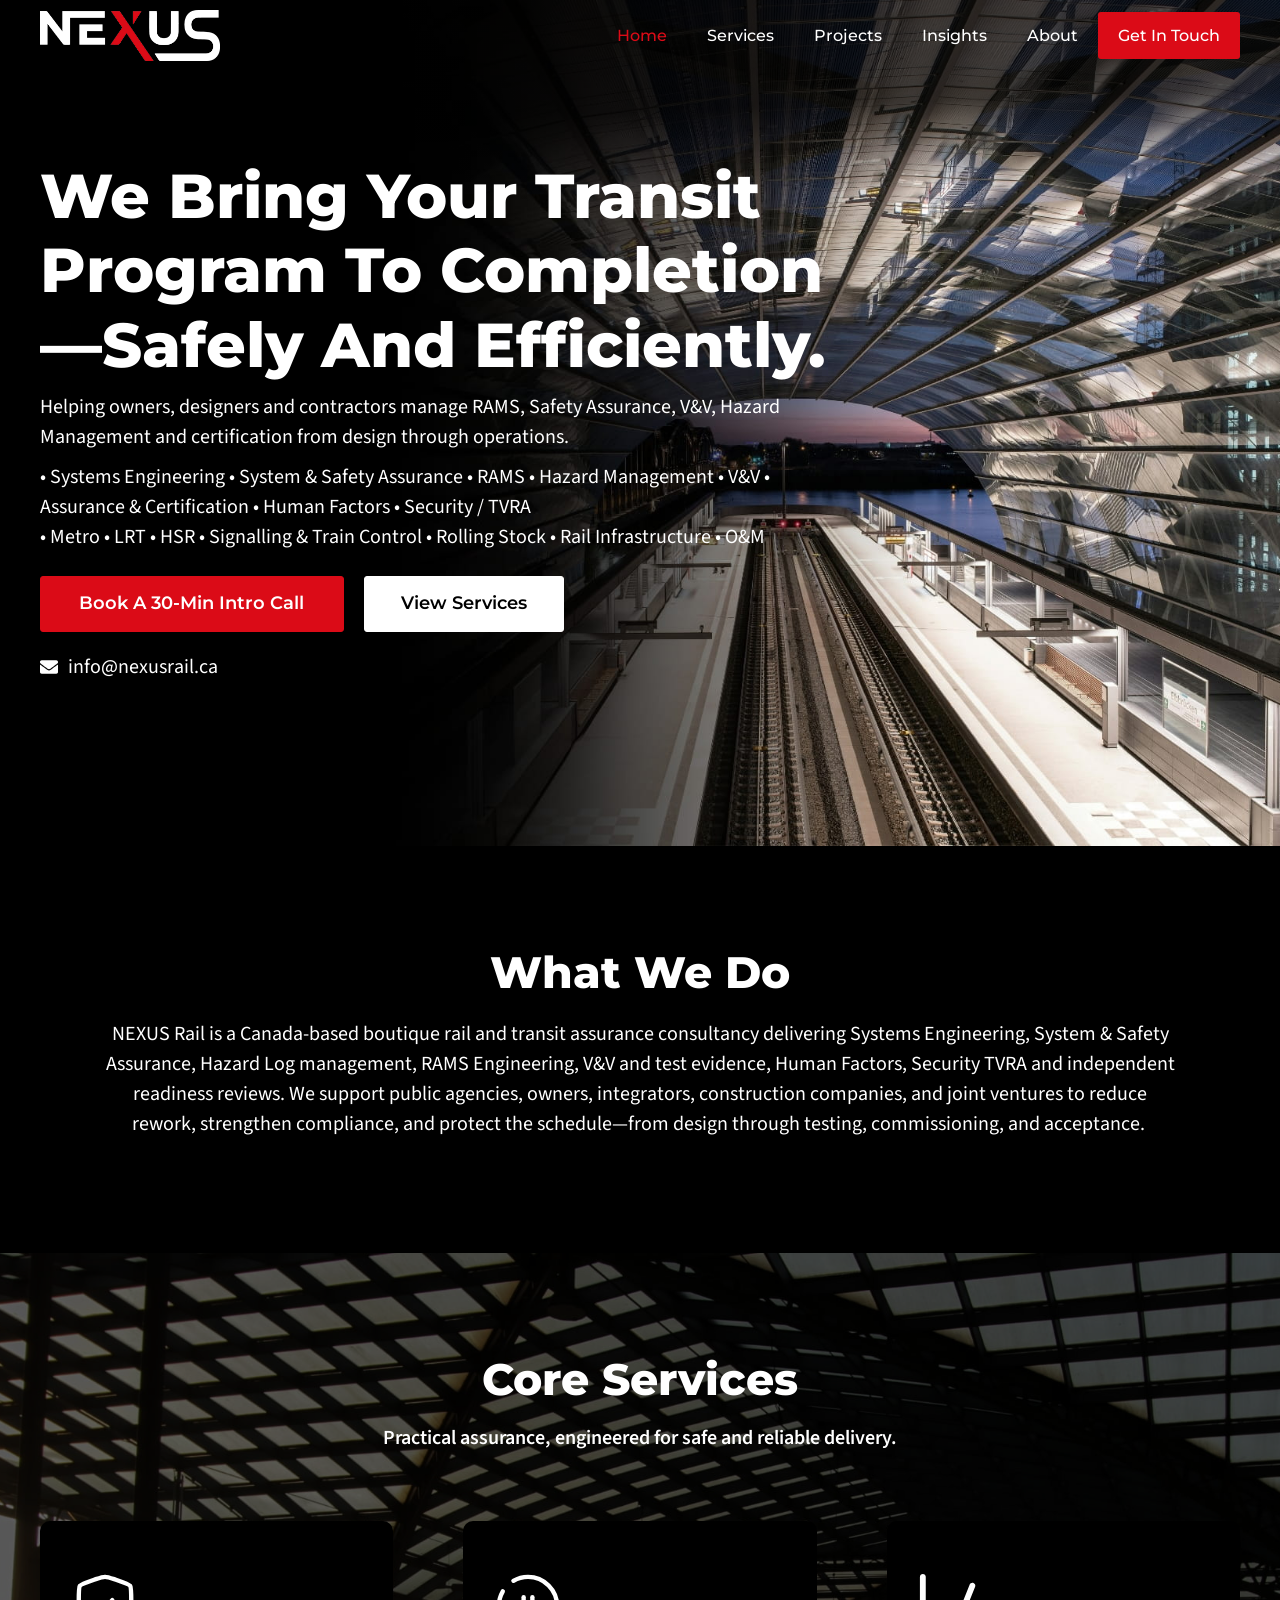
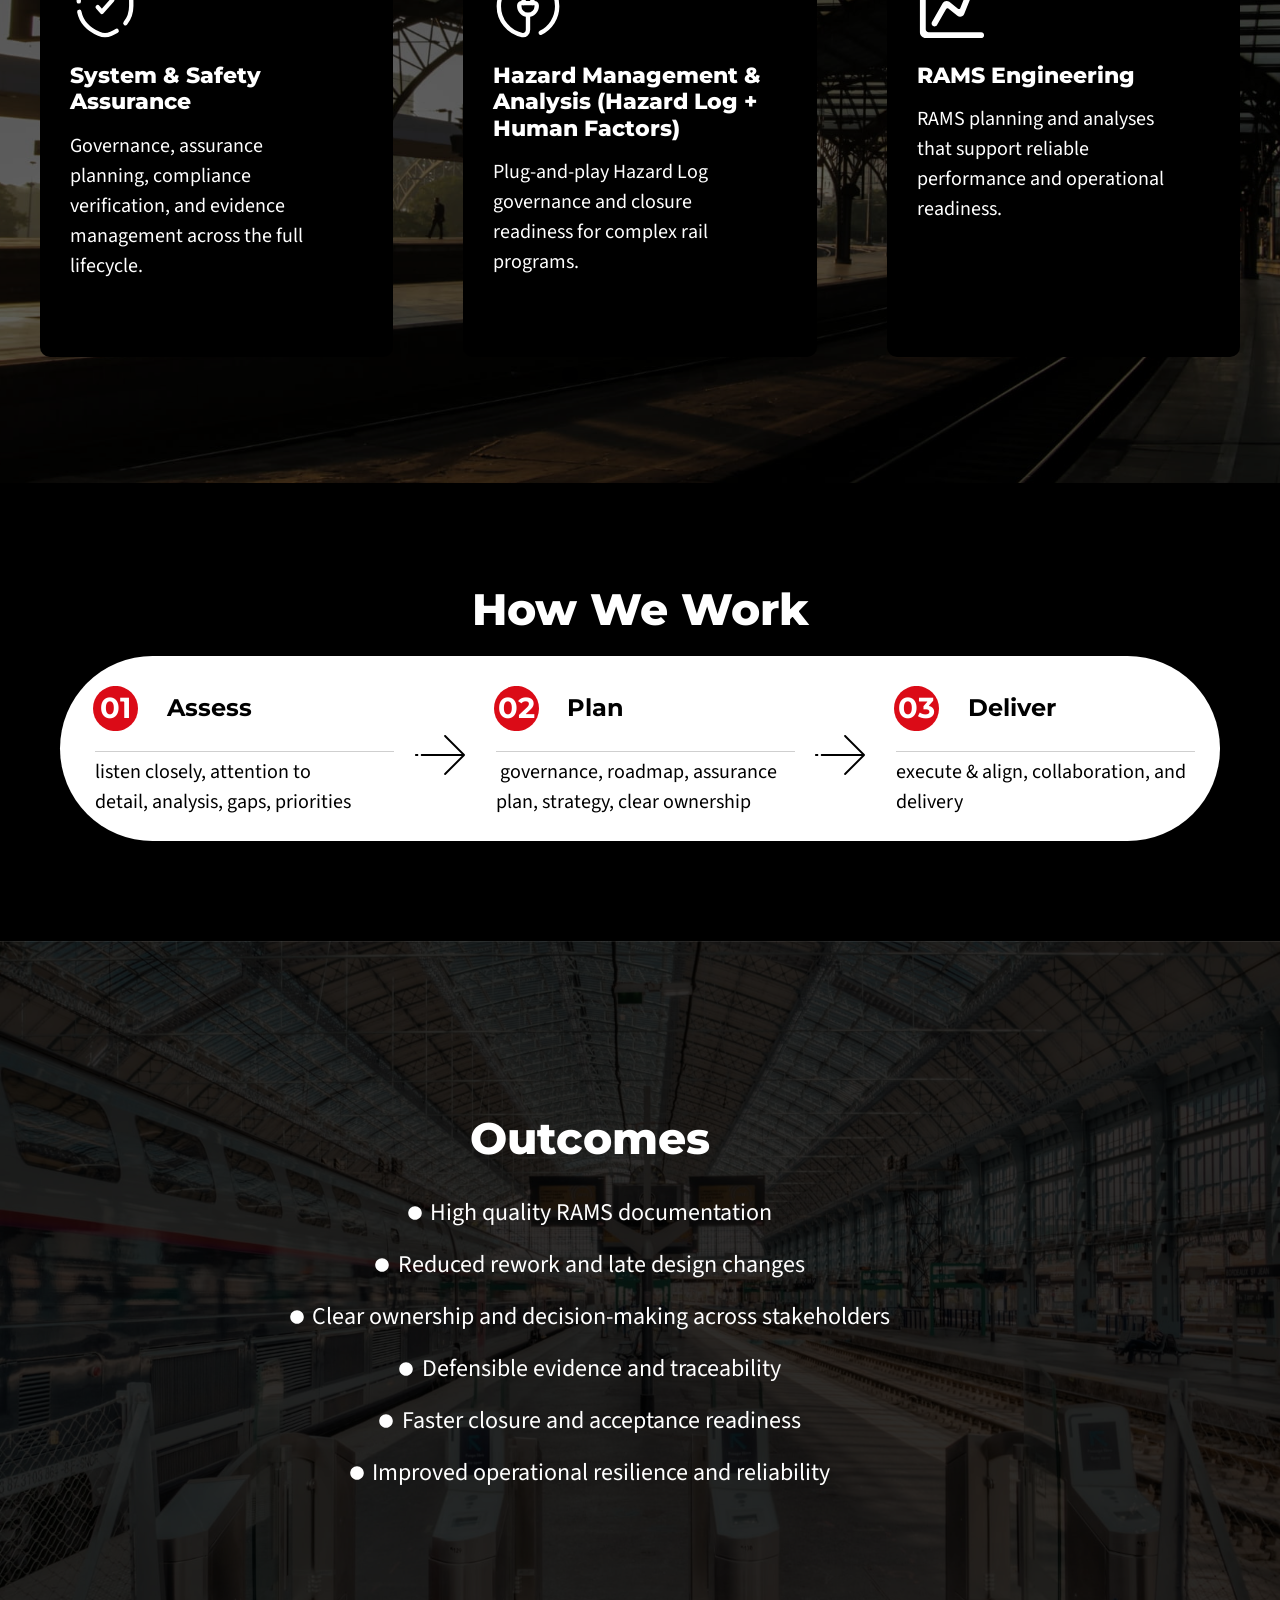
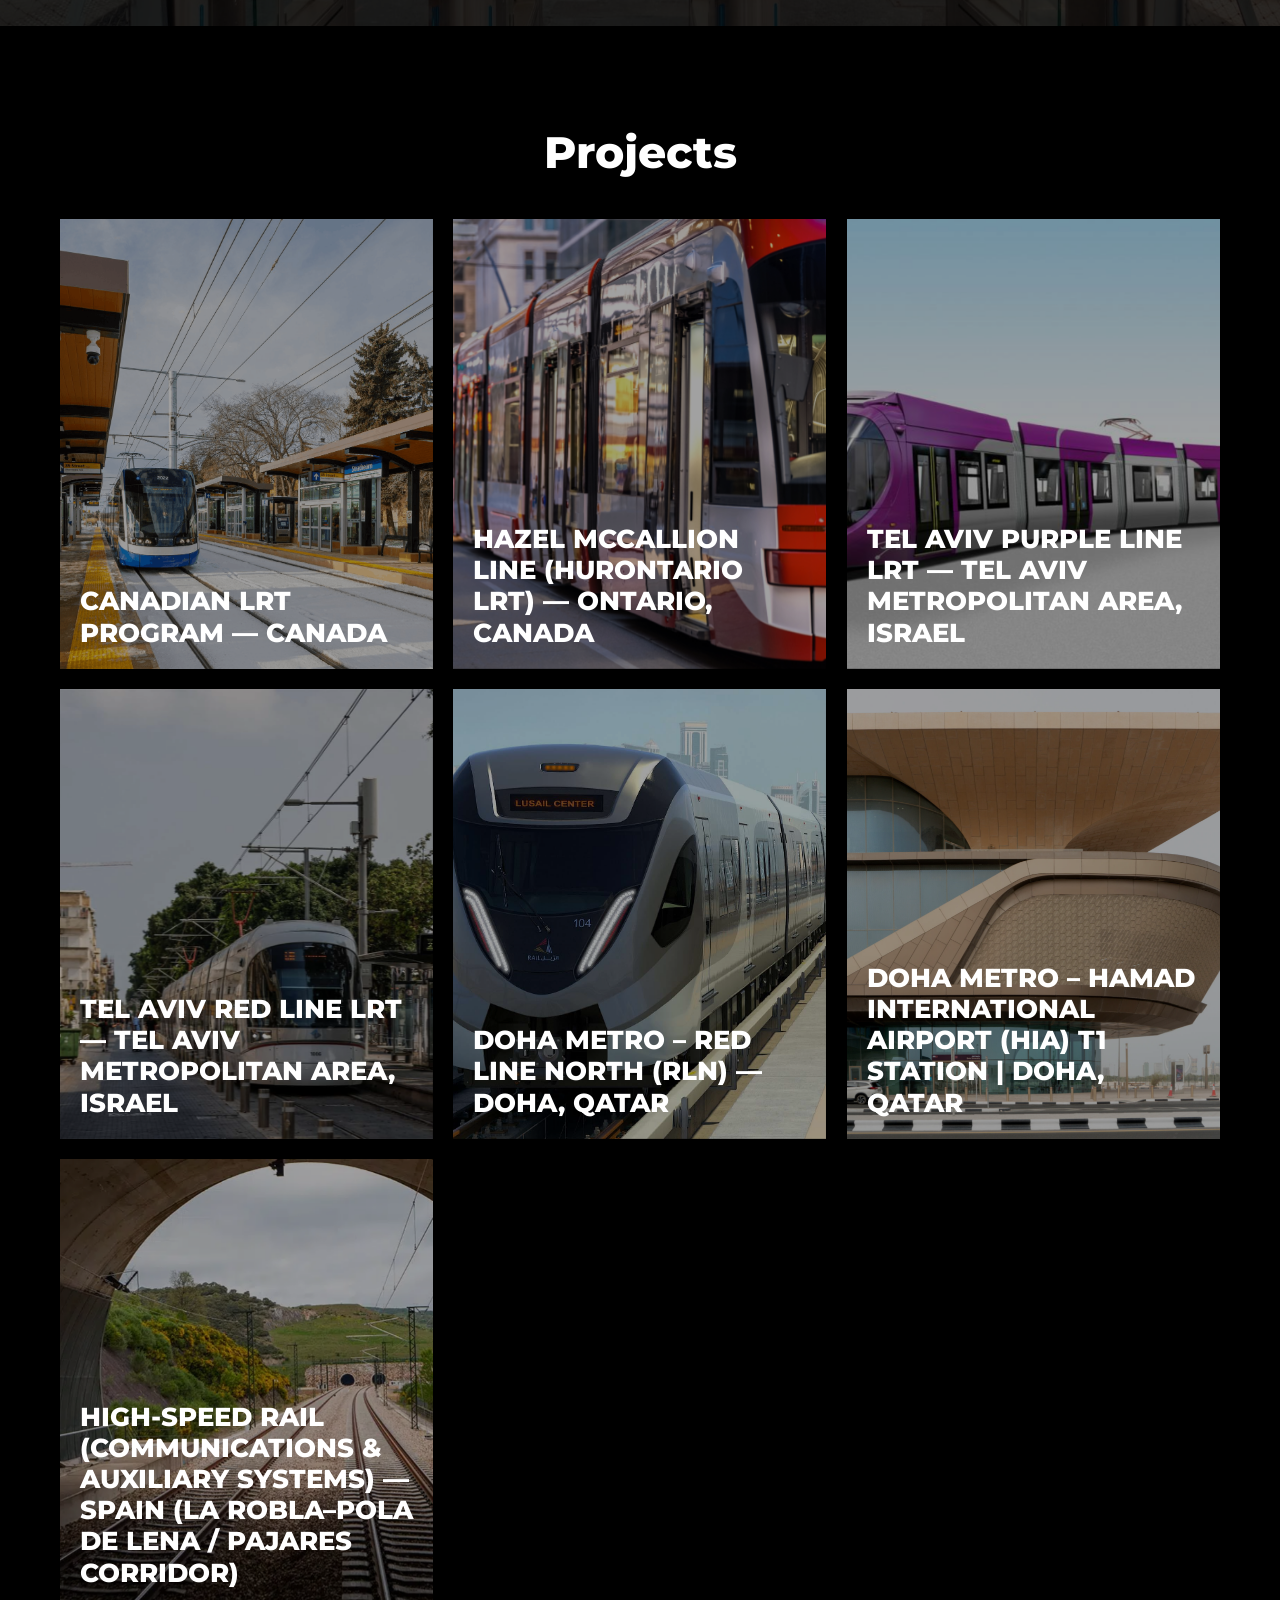
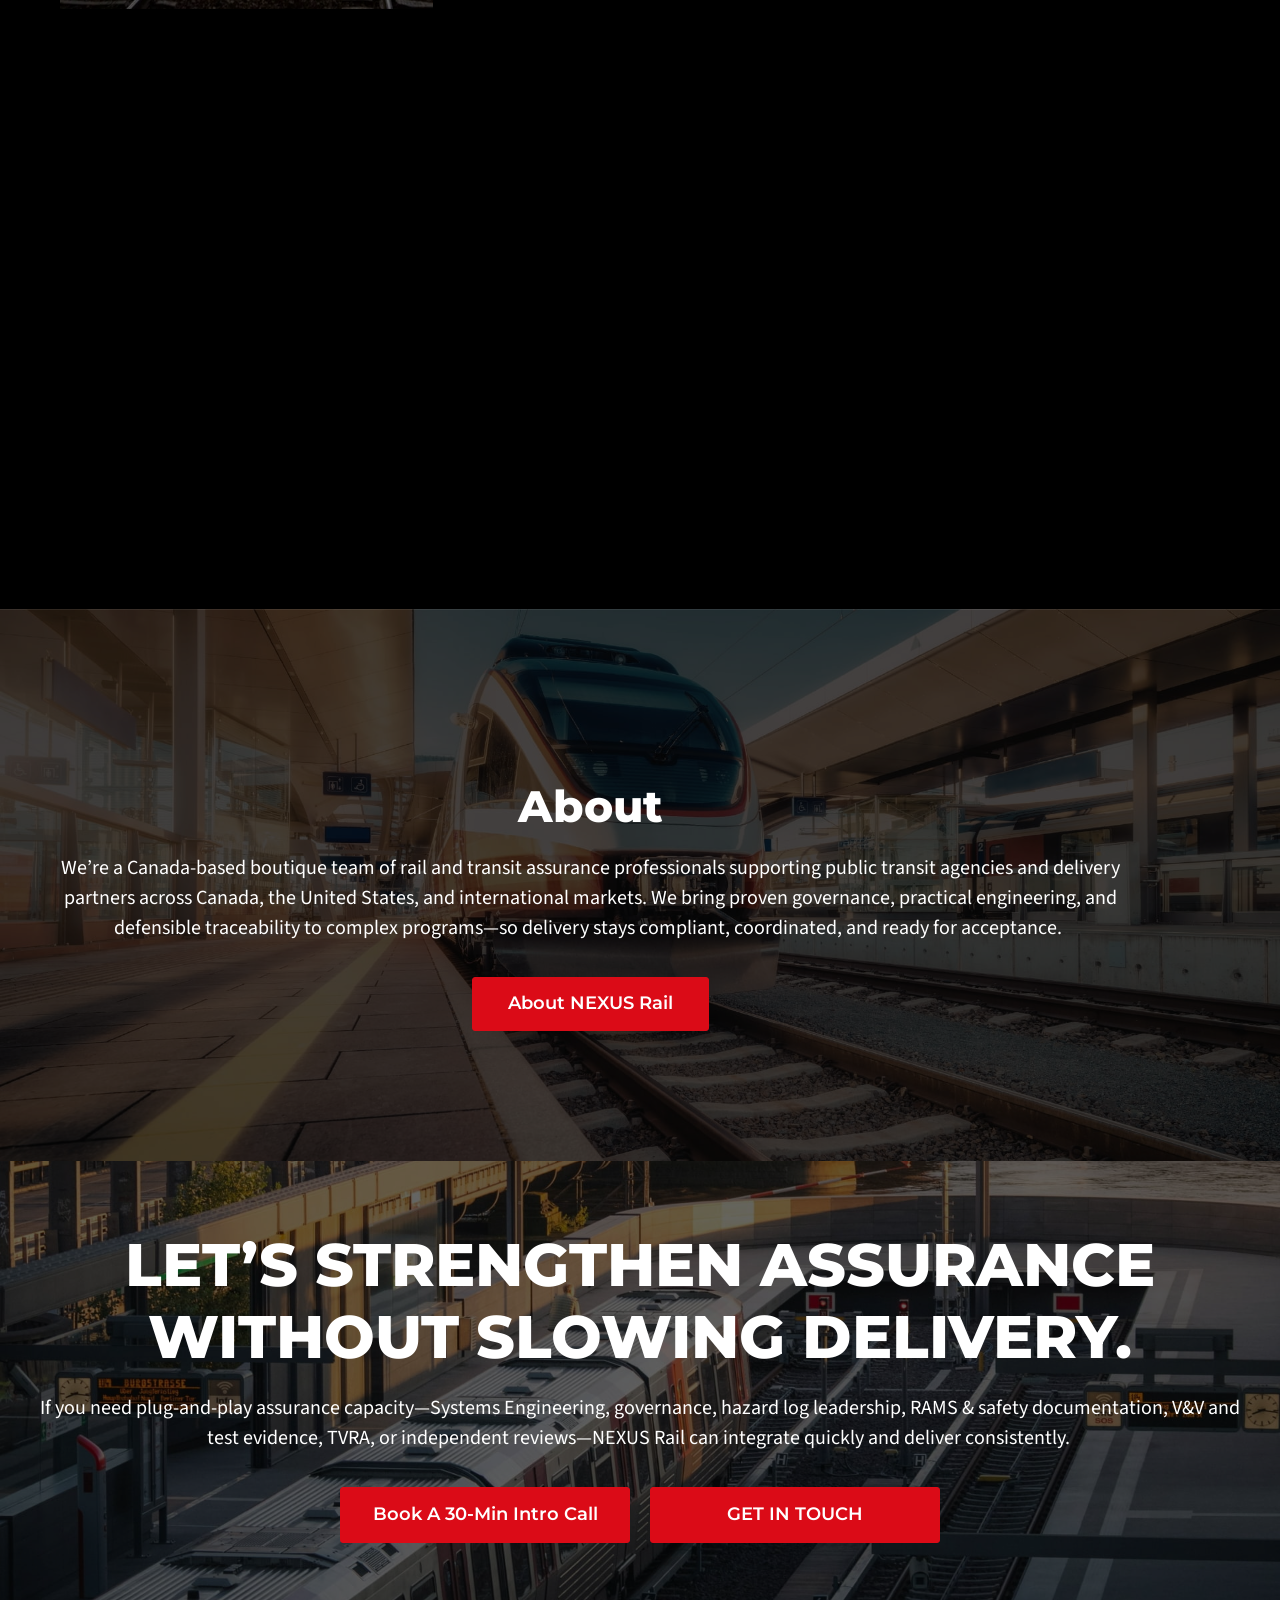
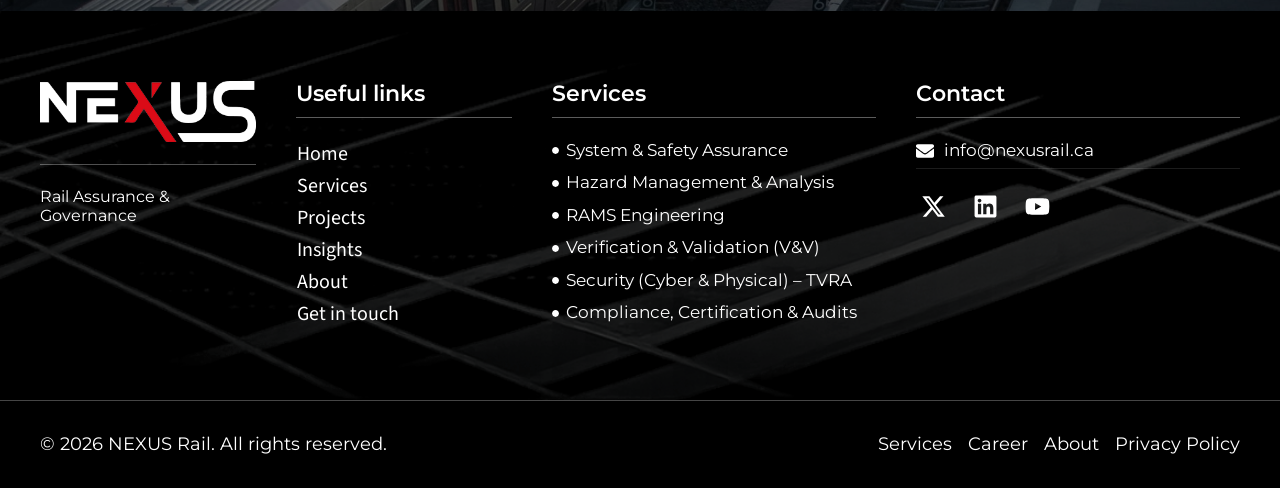
==== commit 1dea4a68: "Preload the home hero image The LCP element on the home page is the hero background, Home-bg-5-1.jpg" ====
--- a/index.html
+++ b/index.html
@@ -2,6 +2,7 @@
 <html lang="en-US">
 <head>
 	<meta charset="UTF-8">
+<link rel="preload" as="image" fetchpriority="high" href="wp-content/uploads/2026/02/Home-bg-5-1.jpg">
 <meta name="description" content="Helping owners, designers and contractors manage RAMS, Safety Assurance, V&amp;V, Hazard Management and certification from design through operations.">
 <meta property="og:type" content="website">
 <meta property="og:site_name" content="NEXUS Rail">
@@ -104,10 +105,7 @@
 <script id="jquery-core-js" src="wp-includes/js/jquery/jquery.min.js"></script>
 <script id="jquery-migrate-js" src="wp-includes/js/jquery/jquery-migrate.min.js"></script>
 <script id="she-header-js" src="wp-content/plugins/sticky-header-effects-for-elementor/assets/js/she-header.js"></script>
-<meta name="generator" content="WordPress 7.1" />
 <link rel="canonical" href="https://nexusrail.ca/" />
-<link rel='shortlink' href='index.html' />
-<meta name="generator" content="Elementor 3.35.5; features: e_font_icon_svg, additional_custom_breakpoints; settings: css_print_method-internal, google_font-enabled, font_display-swap">
 			<style>
 				.e-con.e-parent:nth-of-type(n+4):not(.e-lazyloaded):not(.e-no-lazyload),
 				.e-con.e-parent:nth-of-type(n+4):not(.e-lazyloaded):not(.e-no-lazyload) * {
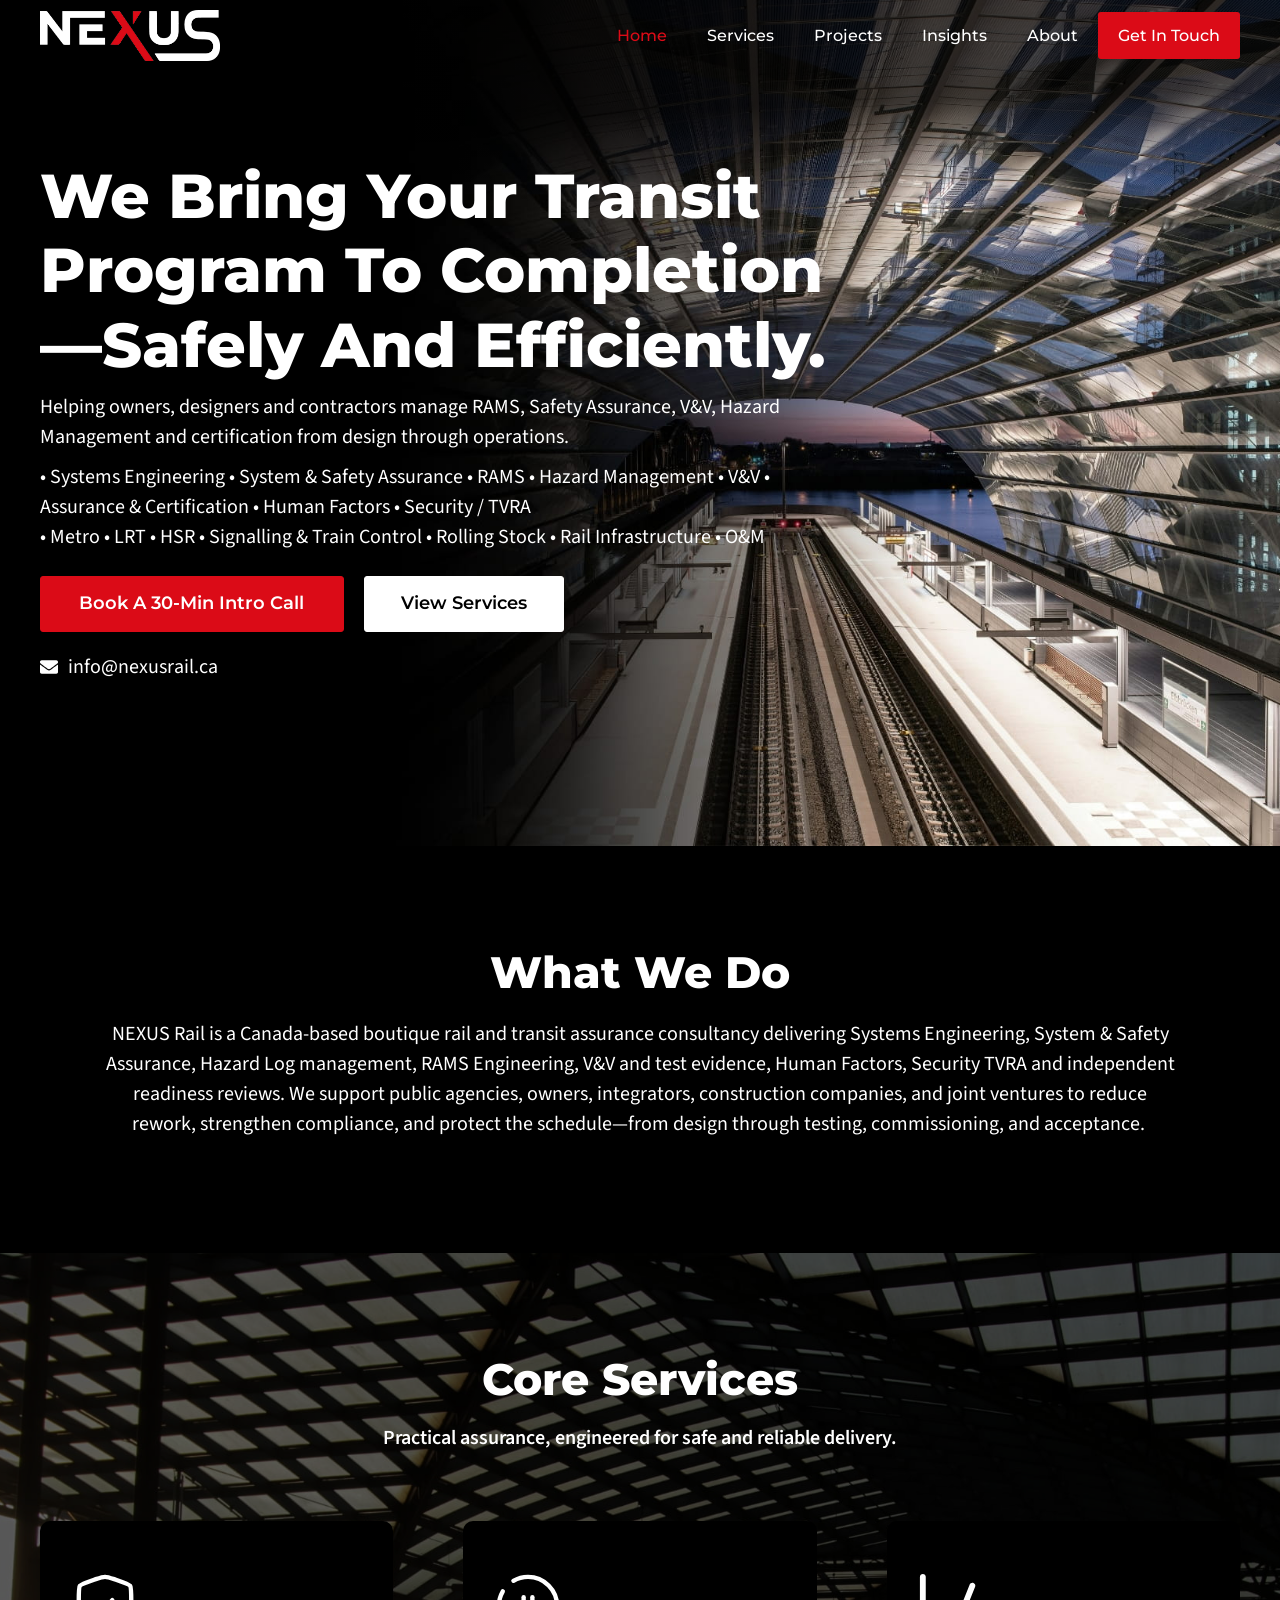
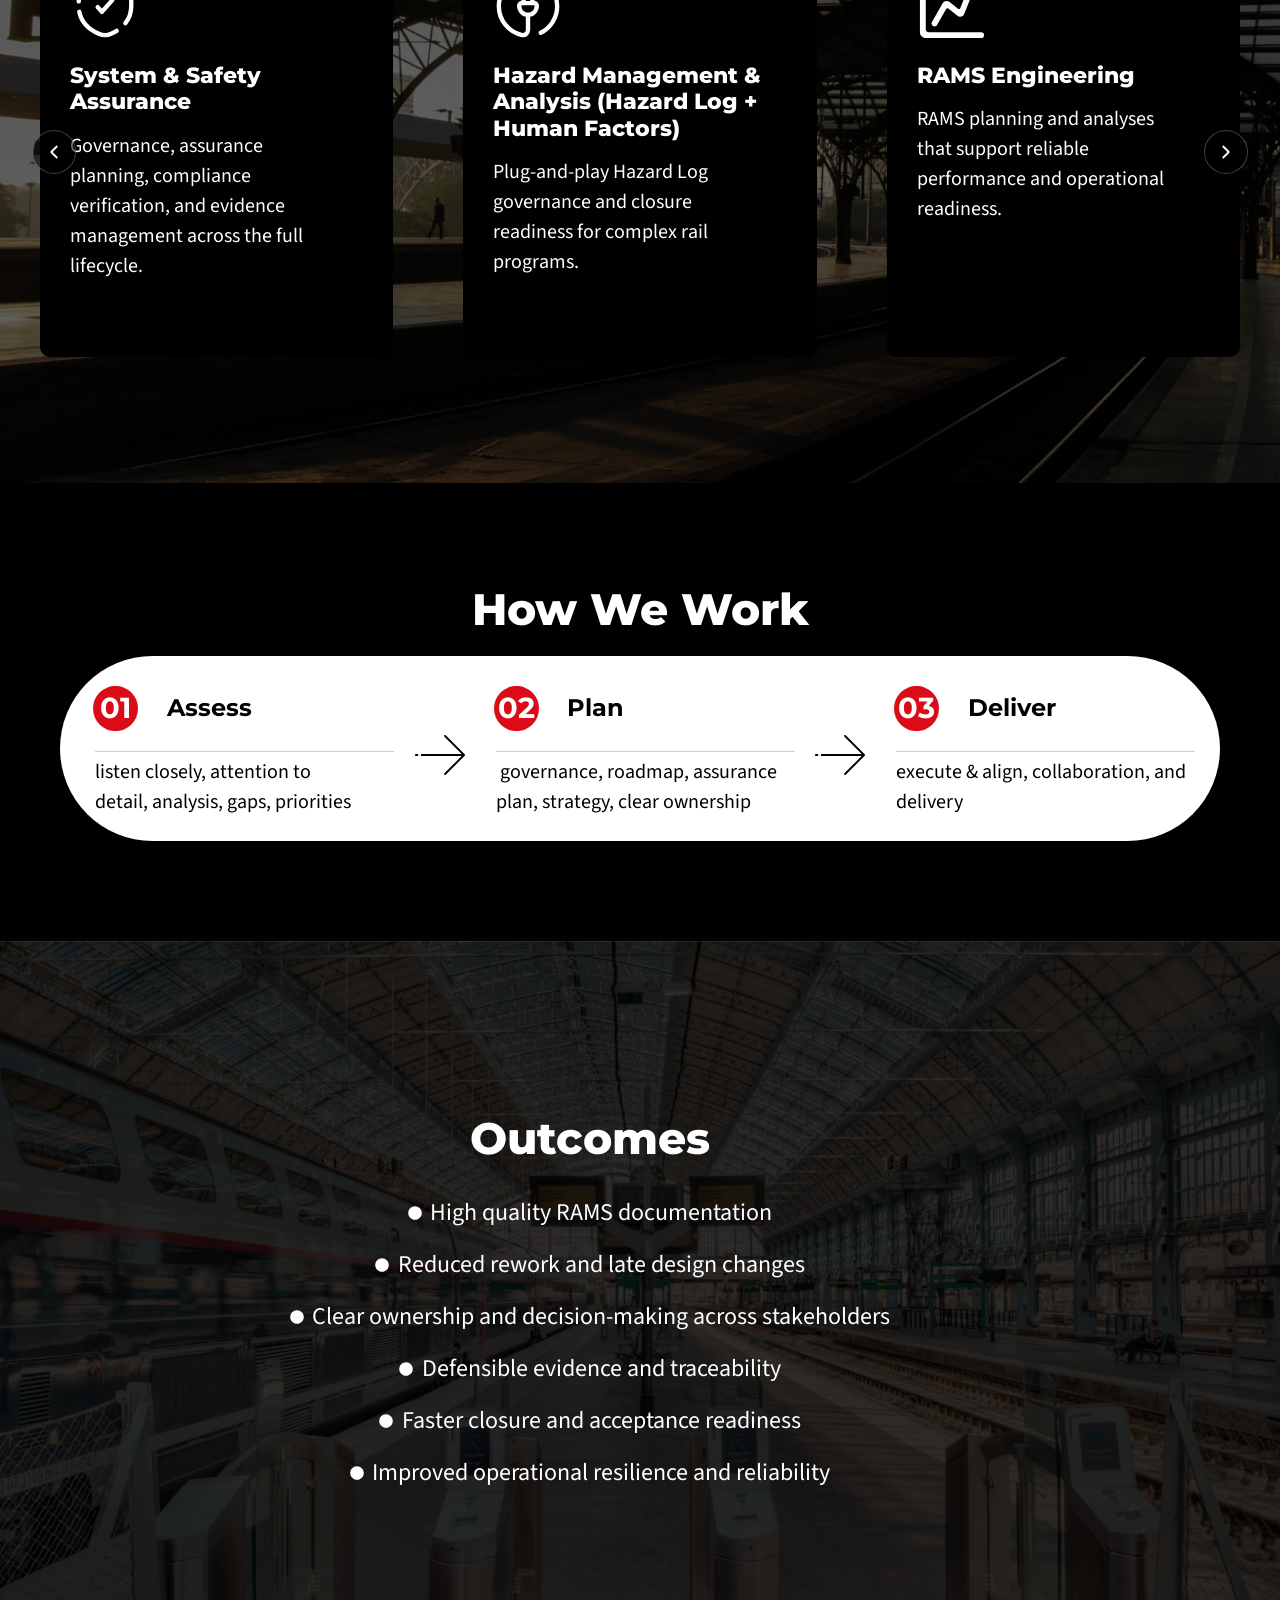
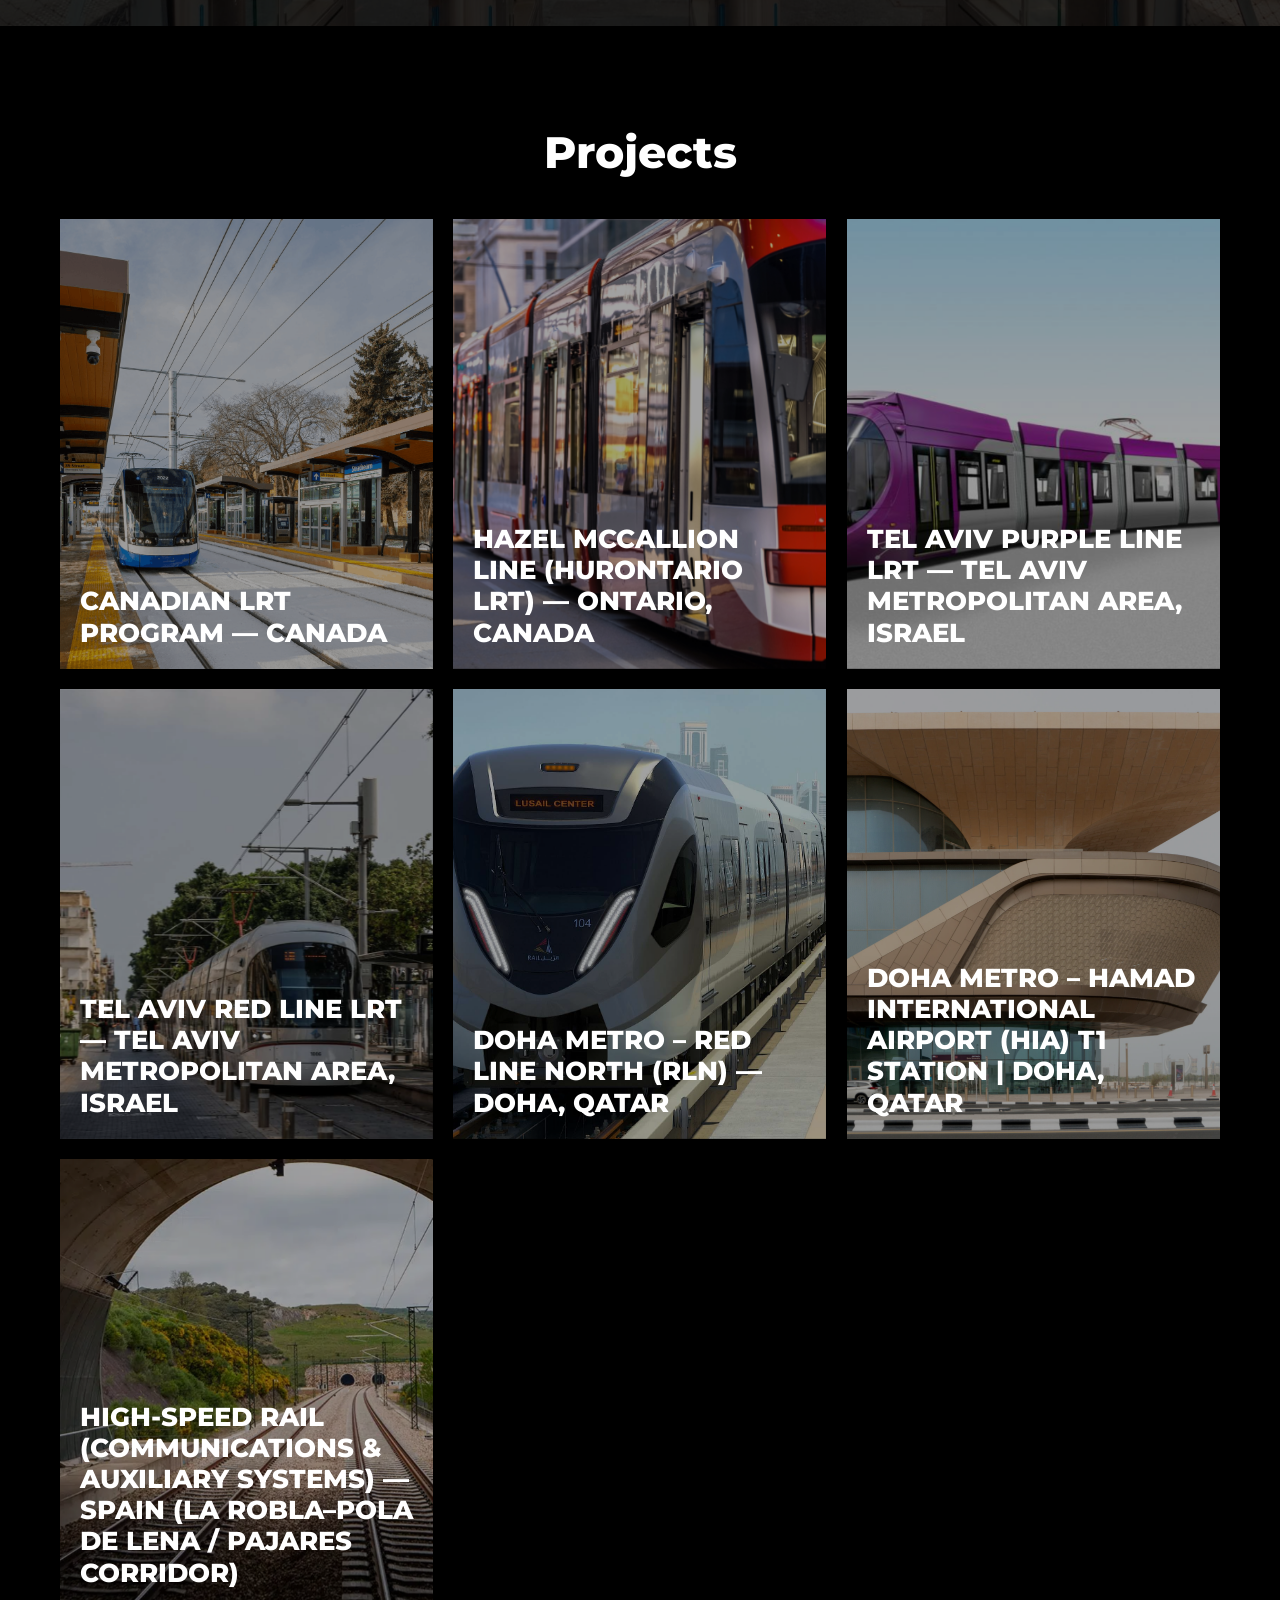
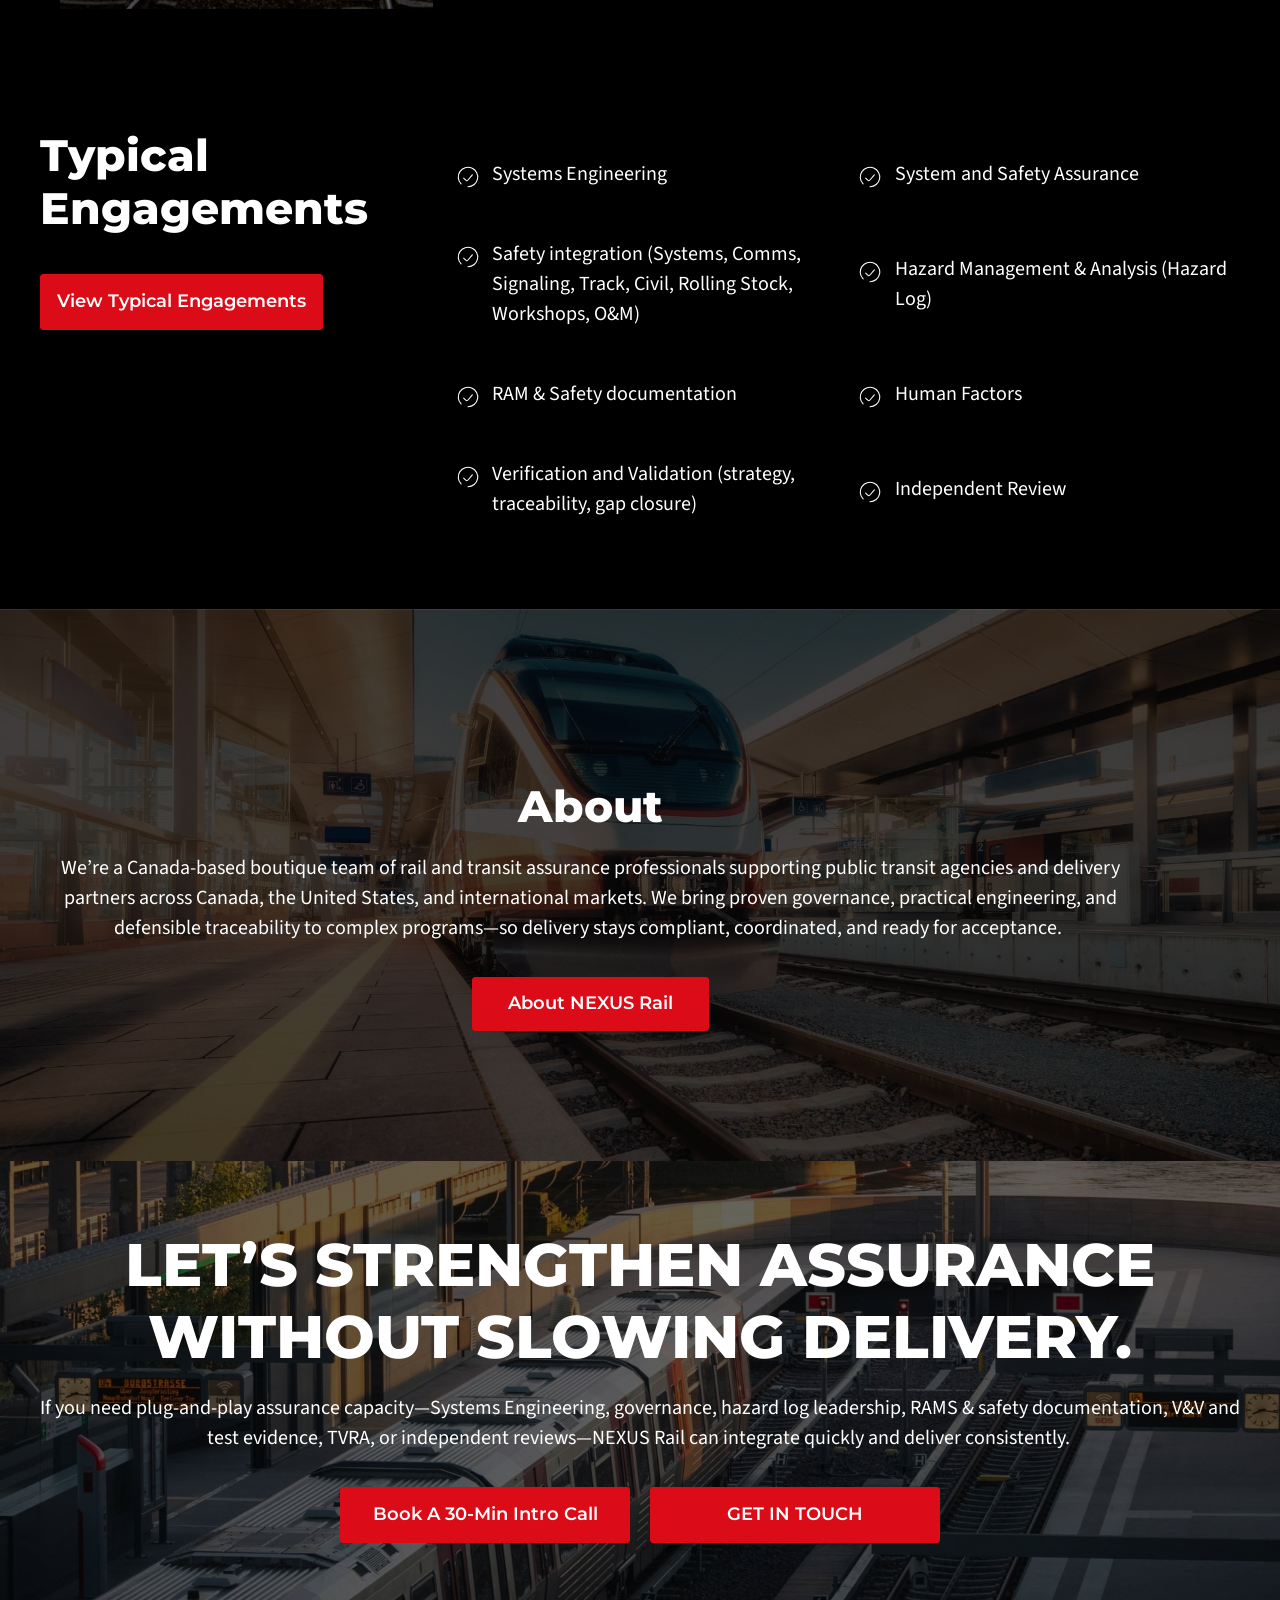
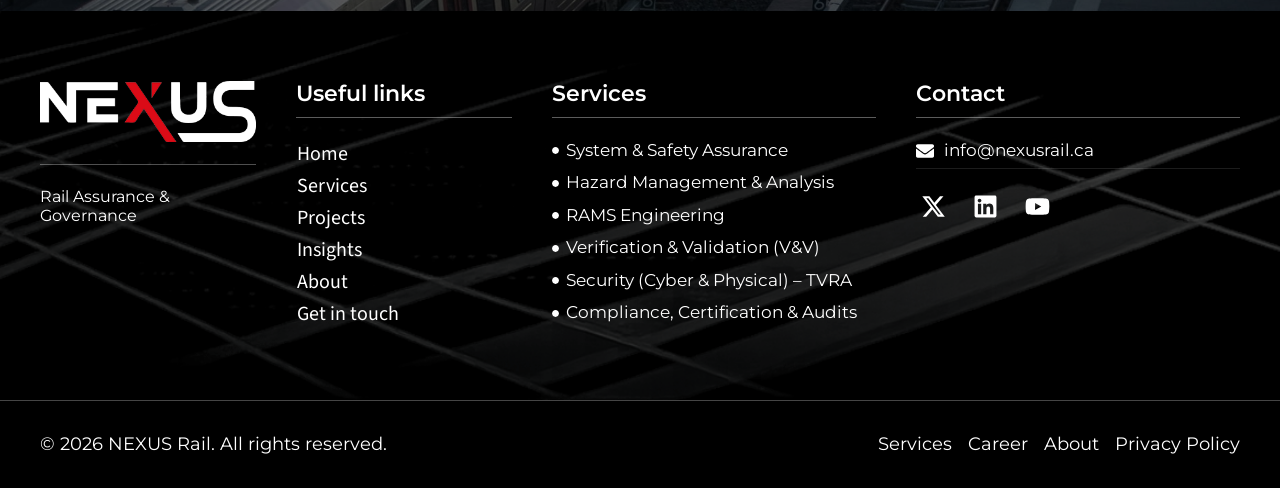
==== commit 05670c99: "Add arrows to the Core Services carousel The n-carousel widget was generated without arrows, and its" ====
--- a/index.html
+++ b/index.html
@@ -1287,7 +1287,8 @@
 <script id="elementor-pro-frontend-js" src="wp-content/plugins/elementor-pro/assets/js/frontend.min.js"></script>
 <script id="pro-elements-handlers-js" src="wp-content/plugins/elementor-pro/assets/js/elements-handlers.min.js"></script>
 
-<script>var rocket_beacon_data = {"ajax_url":"\/wp-admin\/admin-ajax.php","nonce":"b990c1fba5","url":"https:\/\/nexusrail.ca","is_mobile":false,"width_threshold":1600,"height_threshold":700,"delay":500,"debug":null,"status":{"atf":true,"lrc":true,"preconnect_external_domain":true},"elements":"img, video, picture, p, main, div, li, svg, section, header, span","lrc_threshold":1800,"preconnect_external_domain_elements":["link","script","iframe"],"preconnect_external_domain_exclusions":["static.cloudflareinsights.com","rel=\"profile\"","rel=\"preconnect\"","rel=\"dns-prefetch\"","rel=\"icon\""]}</script><script data-name="wpr-wpr-beacon" src='wp-content/plugins/wp-rocket/assets/js/wpr-beacon.min.js' async></script></body>
+<script>var rocket_beacon_data = {"ajax_url":"\/wp-admin\/admin-ajax.php","nonce":"b990c1fba5","url":"https:\/\/nexusrail.ca","is_mobile":false,"width_threshold":1600,"height_threshold":700,"delay":500,"debug":null,"status":{"atf":true,"lrc":true,"preconnect_external_domain":true},"elements":"img, video, picture, p, main, div, li, svg, section, header, span","lrc_threshold":1800,"preconnect_external_domain_elements":["link","script","iframe"],"preconnect_external_domain_exclusions":["static.cloudflareinsights.com","rel=\"profile\"","rel=\"preconnect\"","rel=\"dns-prefetch\"","rel=\"icon\""]}</script><script data-name="wpr-wpr-beacon" src='wp-content/plugins/wp-rocket/assets/js/wpr-beacon.min.js' async></script><script src="nexus-carousel.js" defer></script>
+</body>
 </html>
 
 <!-- This website is like a Rocket, isn't it? Performance optimized by WP Rocket. Learn more: https://wp-rocket.me - Debug: cached@1787878756 -->
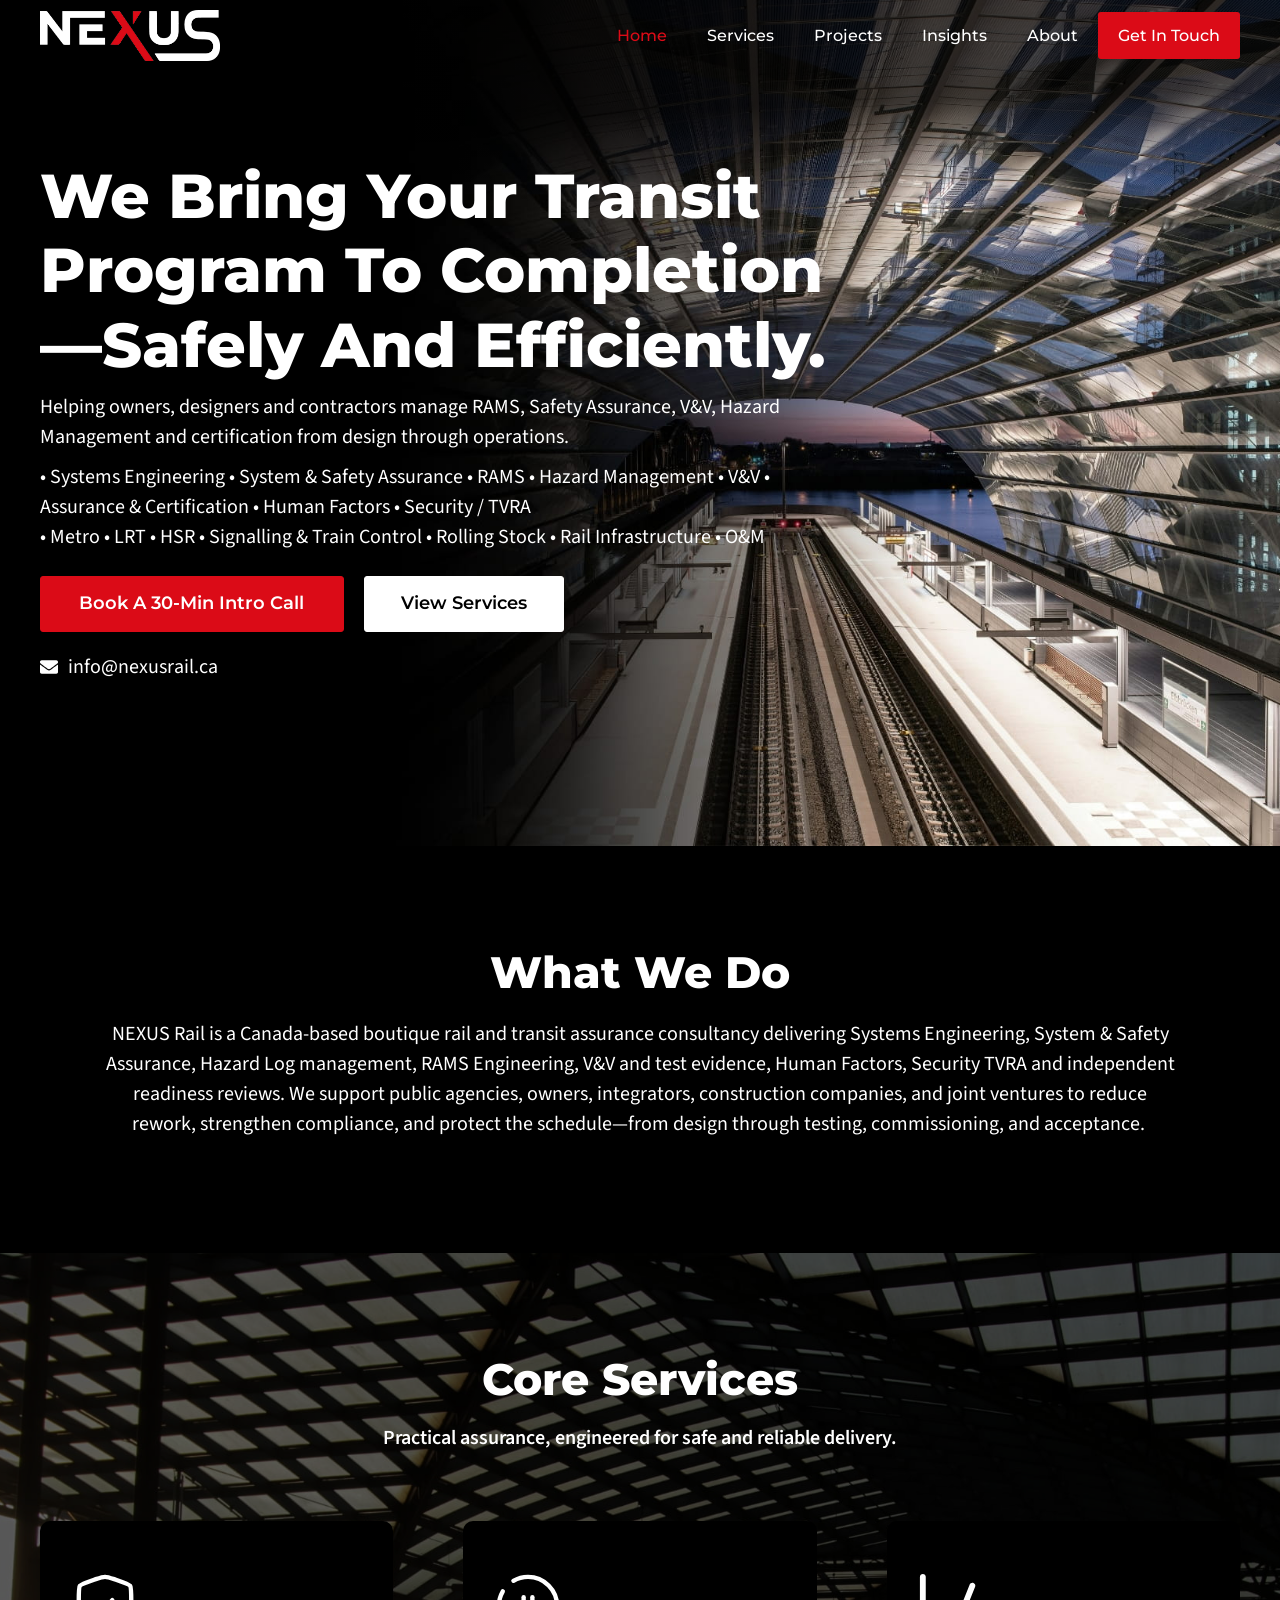
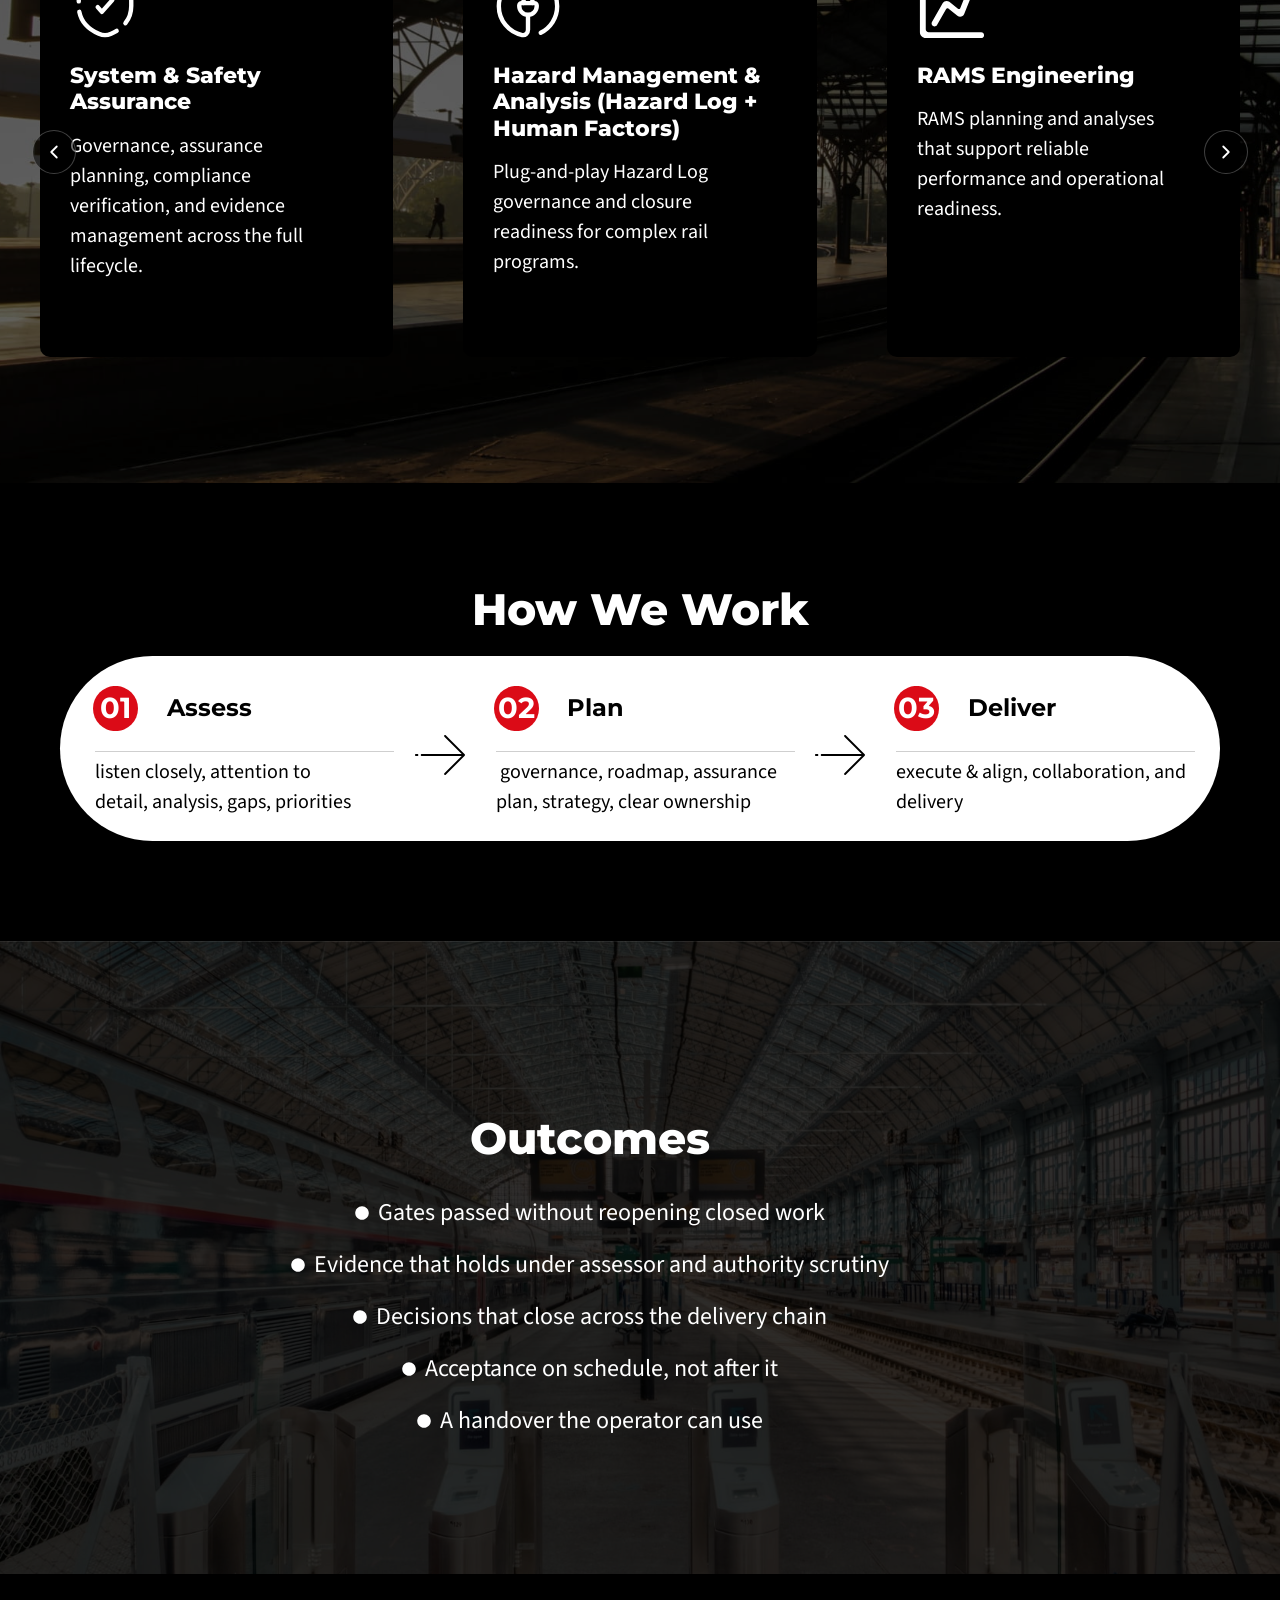
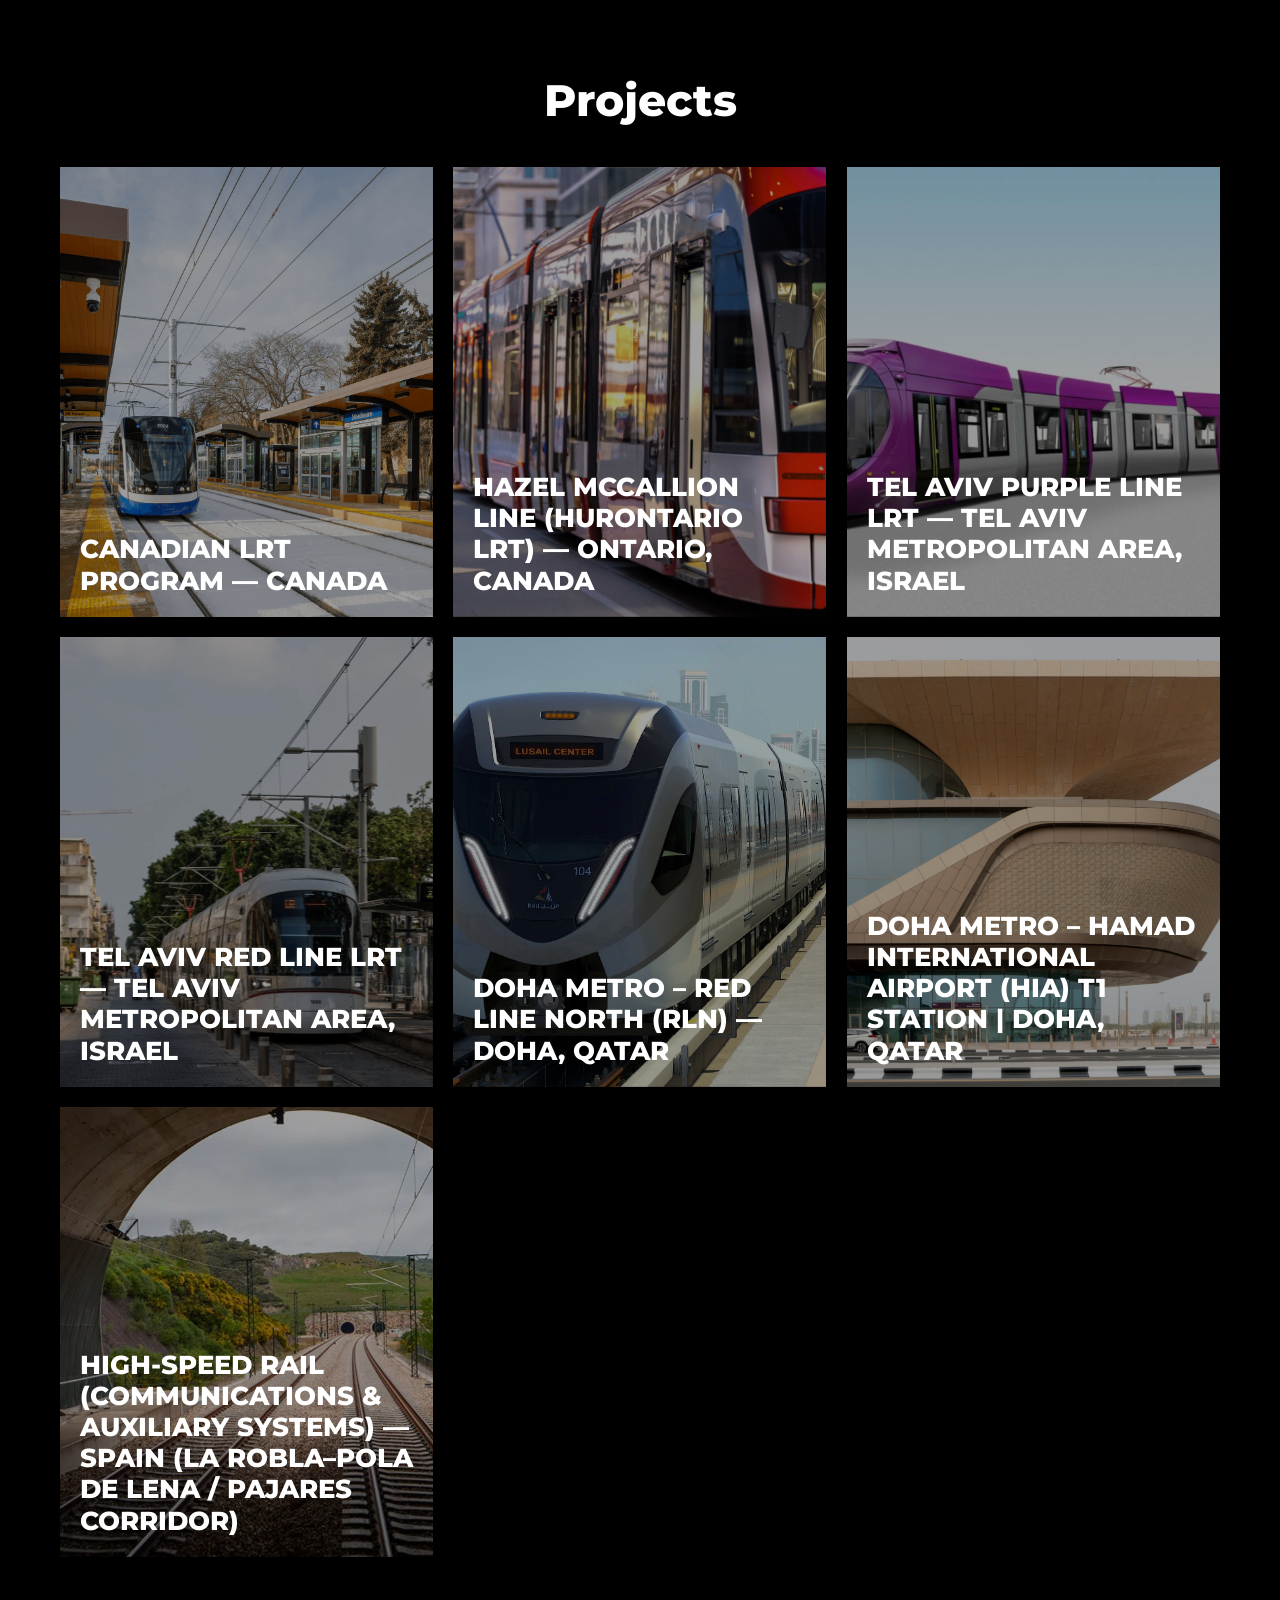
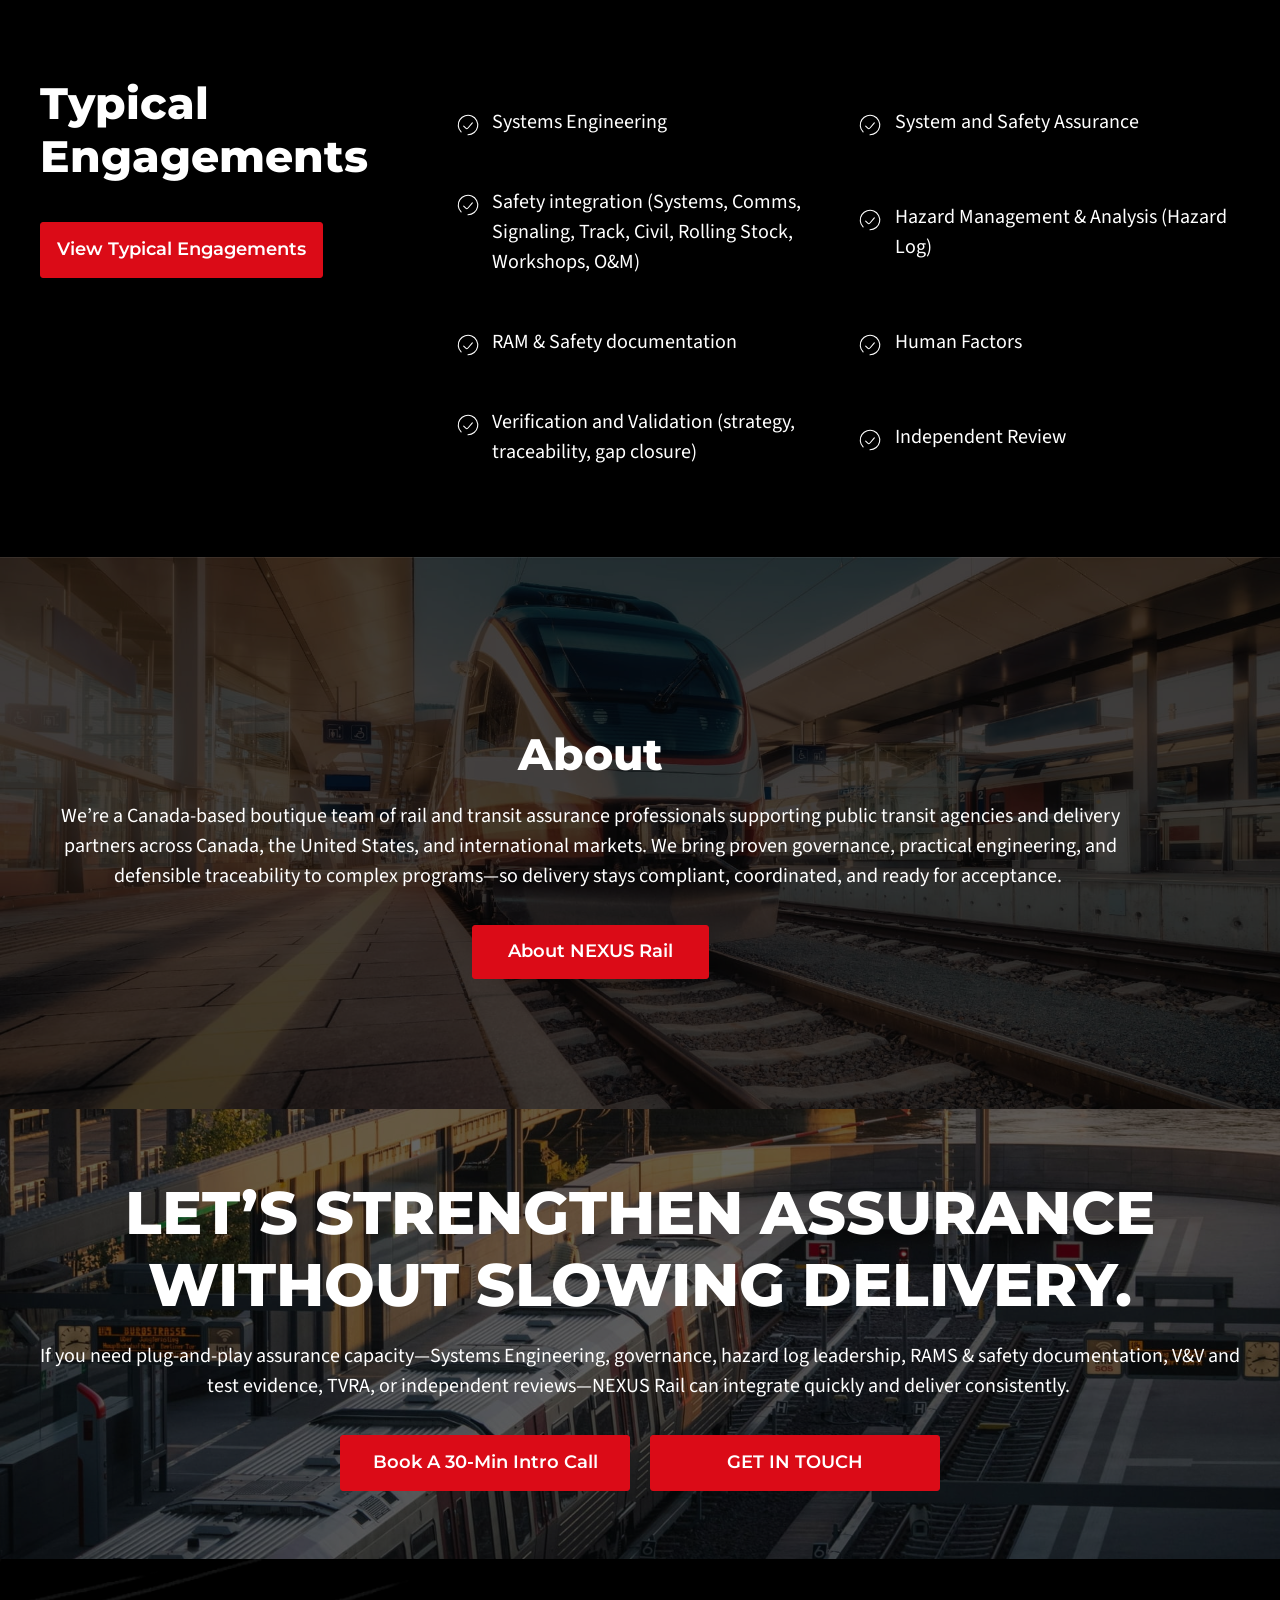
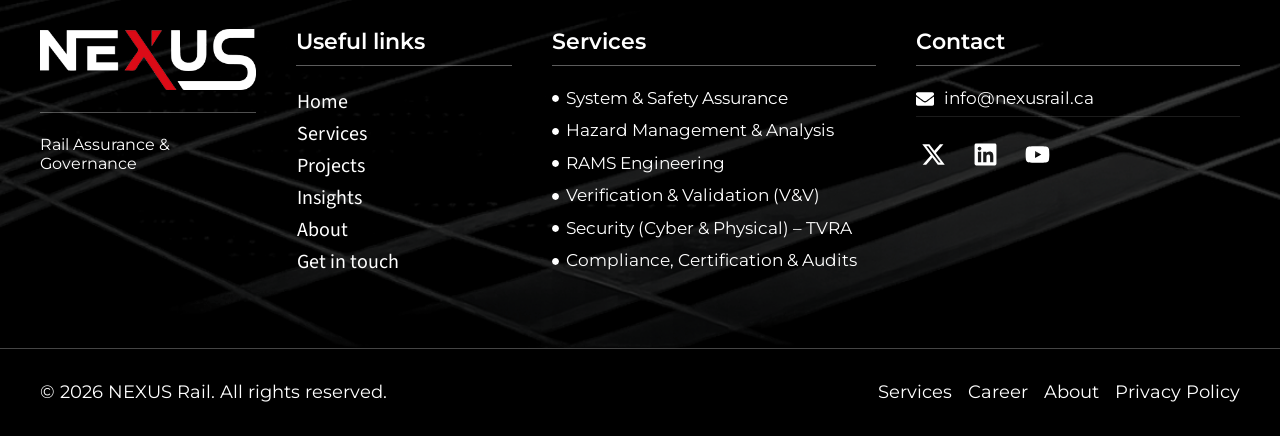
==== commit 0309d6c4: "Outcomes: state results, not deliverables Four of the six items were not outcomes. "High quality RAM" ====
--- a/index.html
+++ b/index.html
@@ -533,32 +533,27 @@
 							<li class="elementor-icon-list-item">
 											<span class="elementor-icon-list-icon">
 							<svg aria-hidden="true" class="e-font-icon-svg e-fas-circle" viewBox="0 0 512 512" xmlns="http://www.w3.org/2000/svg"><path d="M256 8C119 8 8 119 8 256s111 248 248 248 248-111 248-248S393 8 256 8z"></path></svg>						</span>
-										<span class="elementor-icon-list-text">High quality RAMS documentation</span>
-									</li>
-								<li class="elementor-icon-list-item">
-											<span class="elementor-icon-list-icon">
-							<svg aria-hidden="true" class="e-font-icon-svg e-fas-circle" viewBox="0 0 512 512" xmlns="http://www.w3.org/2000/svg"><path d="M256 8C119 8 8 119 8 256s111 248 248 248 248-111 248-248S393 8 256 8z"></path></svg>						</span>
-										<span class="elementor-icon-list-text">Reduced rework and late design changes </span>
-									</li>
-								<li class="elementor-icon-list-item">
-											<span class="elementor-icon-list-icon">
-							<svg aria-hidden="true" class="e-font-icon-svg e-fas-circle" viewBox="0 0 512 512" xmlns="http://www.w3.org/2000/svg"><path d="M256 8C119 8 8 119 8 256s111 248 248 248 248-111 248-248S393 8 256 8z"></path></svg>						</span>
-										<span class="elementor-icon-list-text">Clear ownership and decision-making across stakeholders </span>
-									</li>
-								<li class="elementor-icon-list-item">
-											<span class="elementor-icon-list-icon">
-							<svg aria-hidden="true" class="e-font-icon-svg e-fas-circle" viewBox="0 0 512 512" xmlns="http://www.w3.org/2000/svg"><path d="M256 8C119 8 8 119 8 256s111 248 248 248 248-111 248-248S393 8 256 8z"></path></svg>						</span>
-										<span class="elementor-icon-list-text">Defensible evidence and traceability </span>
-									</li>
-								<li class="elementor-icon-list-item">
-											<span class="elementor-icon-list-icon">
-							<svg aria-hidden="true" class="e-font-icon-svg e-fas-circle" viewBox="0 0 512 512" xmlns="http://www.w3.org/2000/svg"><path d="M256 8C119 8 8 119 8 256s111 248 248 248 248-111 248-248S393 8 256 8z"></path></svg>						</span>
-										<span class="elementor-icon-list-text">Faster closure and acceptance readiness </span>
-									</li>
-								<li class="elementor-icon-list-item">
-											<span class="elementor-icon-list-icon">
-							<svg aria-hidden="true" class="e-font-icon-svg e-fas-circle" viewBox="0 0 512 512" xmlns="http://www.w3.org/2000/svg"><path d="M256 8C119 8 8 119 8 256s111 248 248 248 248-111 248-248S393 8 256 8z"></path></svg>						</span>
-										<span class="elementor-icon-list-text">Improved operational resilience and reliability </span>
+										<span class="elementor-icon-list-text">Gates passed without reopening closed work</span>
+									</li>
+								<li class="elementor-icon-list-item">
+											<span class="elementor-icon-list-icon">
+							<svg aria-hidden="true" class="e-font-icon-svg e-fas-circle" viewBox="0 0 512 512" xmlns="http://www.w3.org/2000/svg"><path d="M256 8C119 8 8 119 8 256s111 248 248 248 248-111 248-248S393 8 256 8z"></path></svg>						</span>
+										<span class="elementor-icon-list-text">Evidence that holds under assessor and authority scrutiny</span>
+									</li>
+								<li class="elementor-icon-list-item">
+											<span class="elementor-icon-list-icon">
+							<svg aria-hidden="true" class="e-font-icon-svg e-fas-circle" viewBox="0 0 512 512" xmlns="http://www.w3.org/2000/svg"><path d="M256 8C119 8 8 119 8 256s111 248 248 248 248-111 248-248S393 8 256 8z"></path></svg>						</span>
+										<span class="elementor-icon-list-text">Decisions that close across the delivery chain</span>
+									</li>
+								<li class="elementor-icon-list-item">
+											<span class="elementor-icon-list-icon">
+							<svg aria-hidden="true" class="e-font-icon-svg e-fas-circle" viewBox="0 0 512 512" xmlns="http://www.w3.org/2000/svg"><path d="M256 8C119 8 8 119 8 256s111 248 248 248 248-111 248-248S393 8 256 8z"></path></svg>						</span>
+										<span class="elementor-icon-list-text">Acceptance on schedule, not after it</span>
+									</li>
+								<li class="elementor-icon-list-item">
+											<span class="elementor-icon-list-icon">
+							<svg aria-hidden="true" class="e-font-icon-svg e-fas-circle" viewBox="0 0 512 512" xmlns="http://www.w3.org/2000/svg"><path d="M256 8C119 8 8 119 8 256s111 248 248 248 248-111 248-248S393 8 256 8z"></path></svg>						</span>
+										<span class="elementor-icon-list-text">A handover the operator can use</span>
 									</li>
 						</ul>
 						</div>
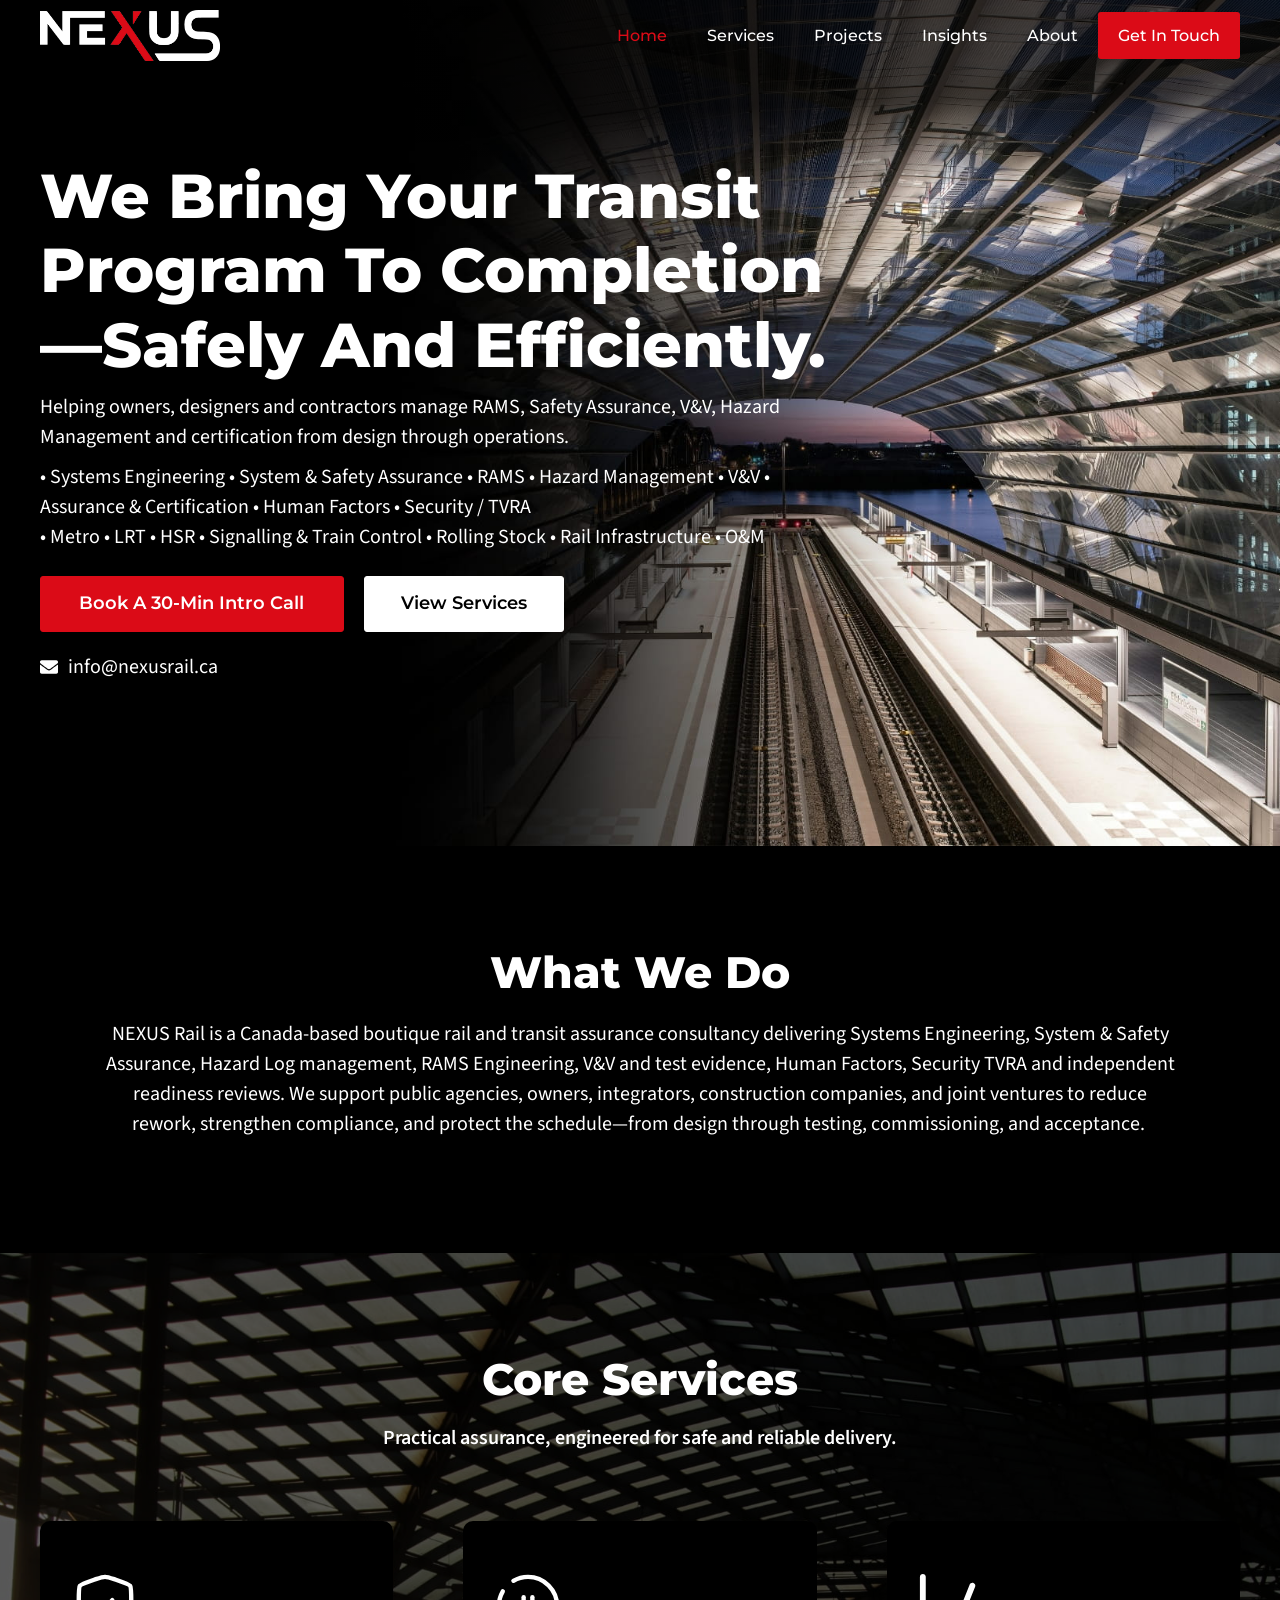
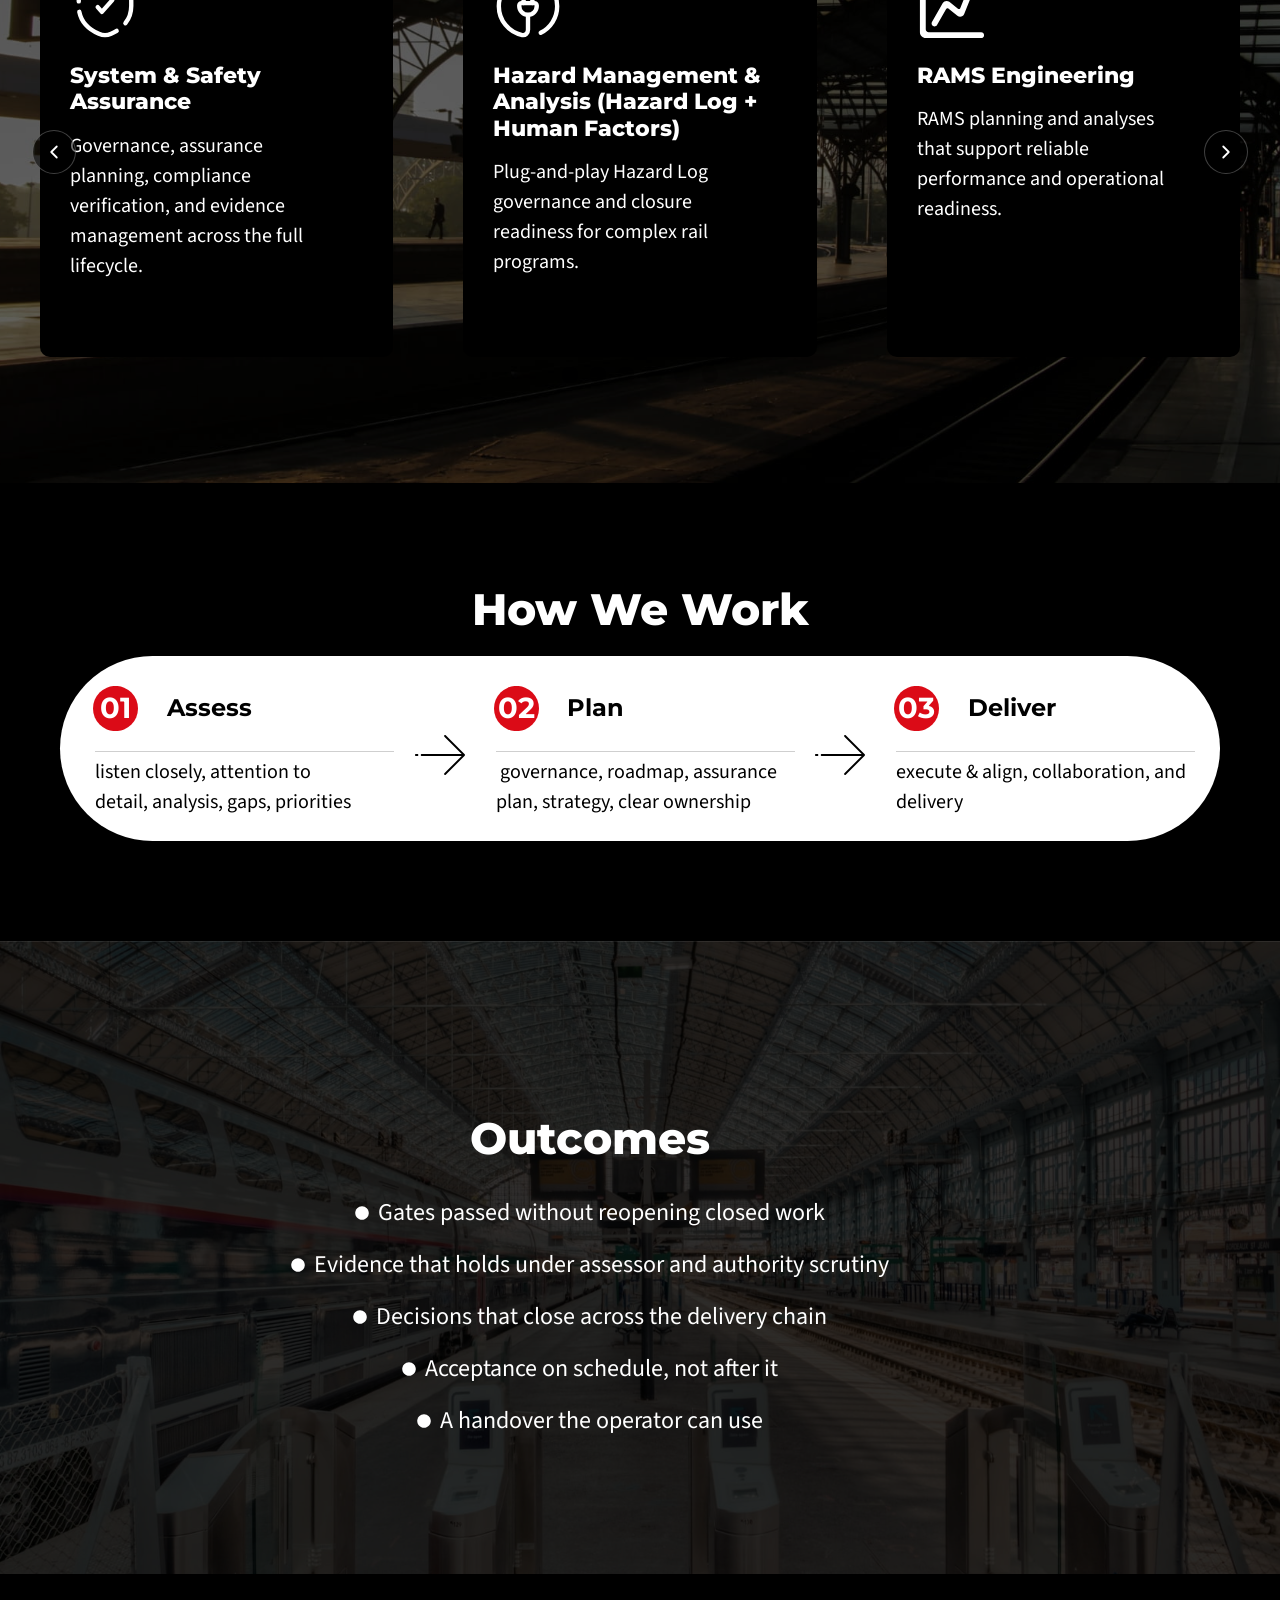
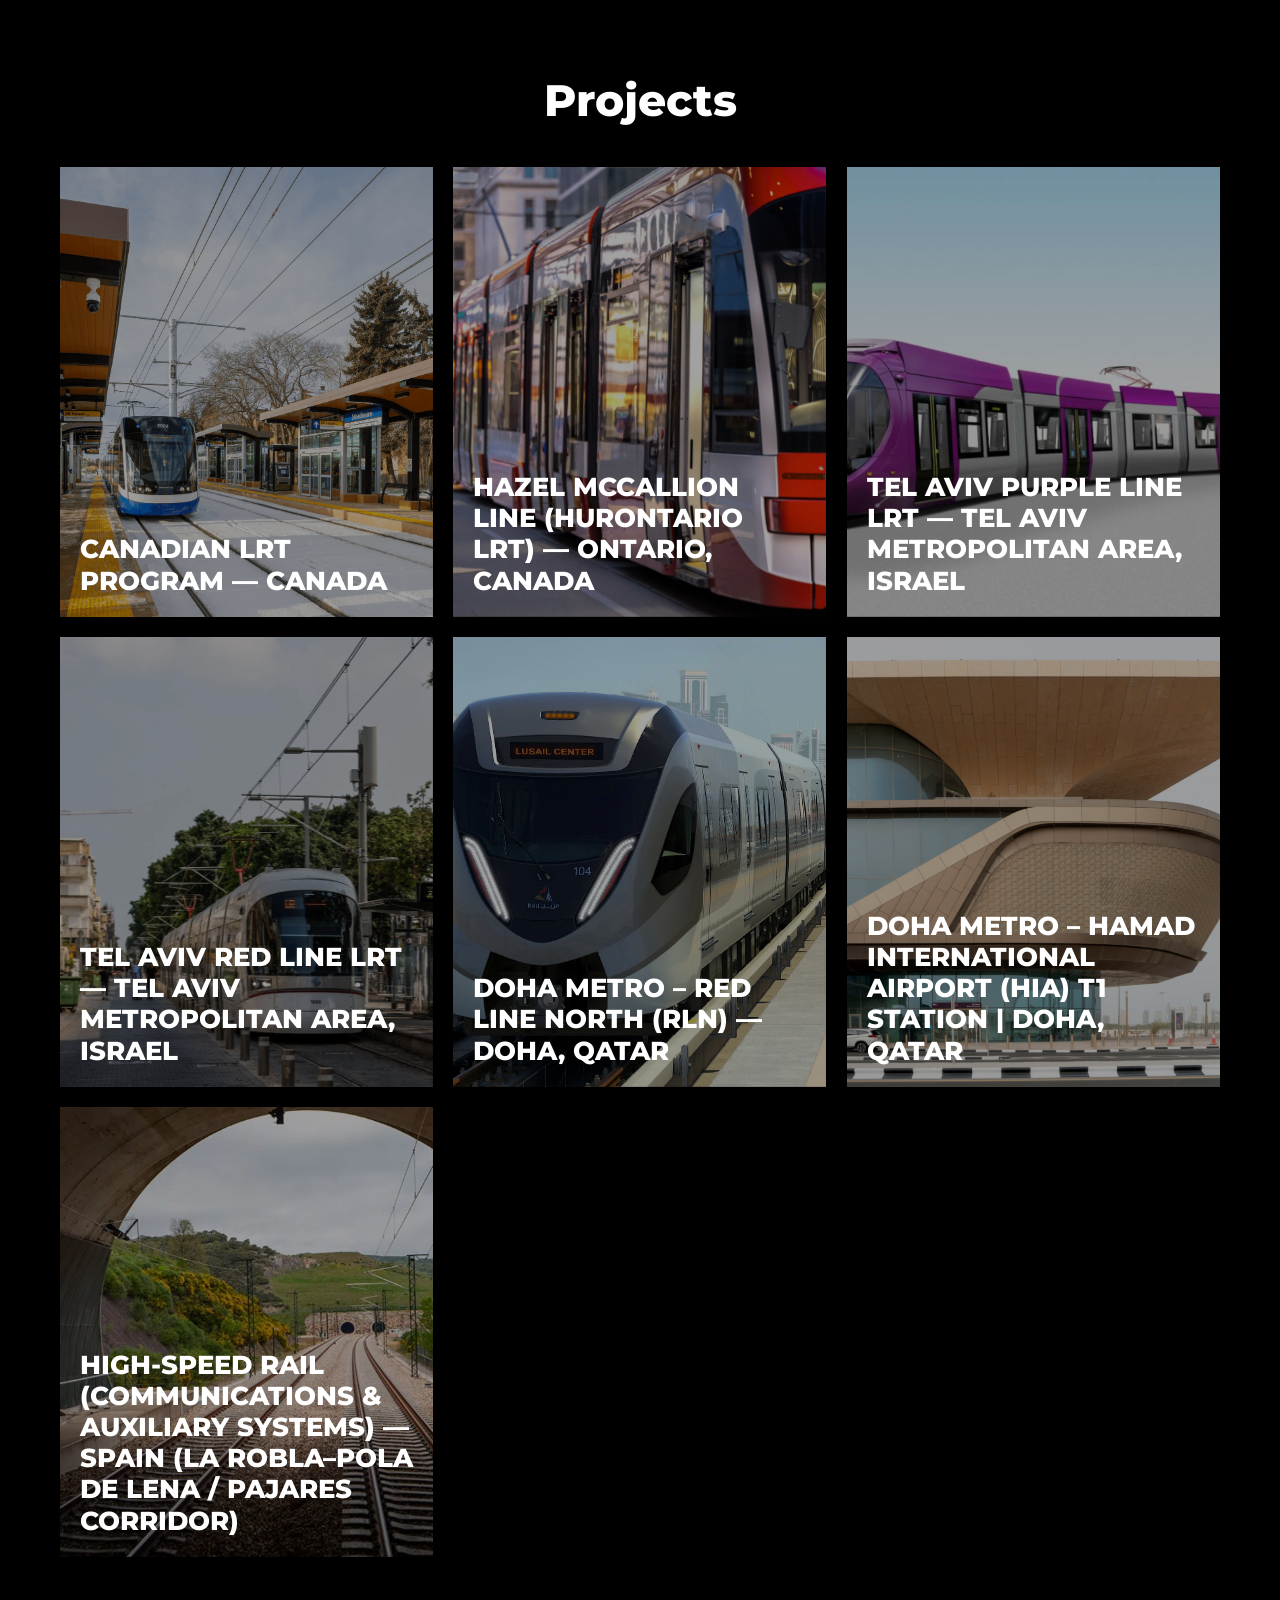
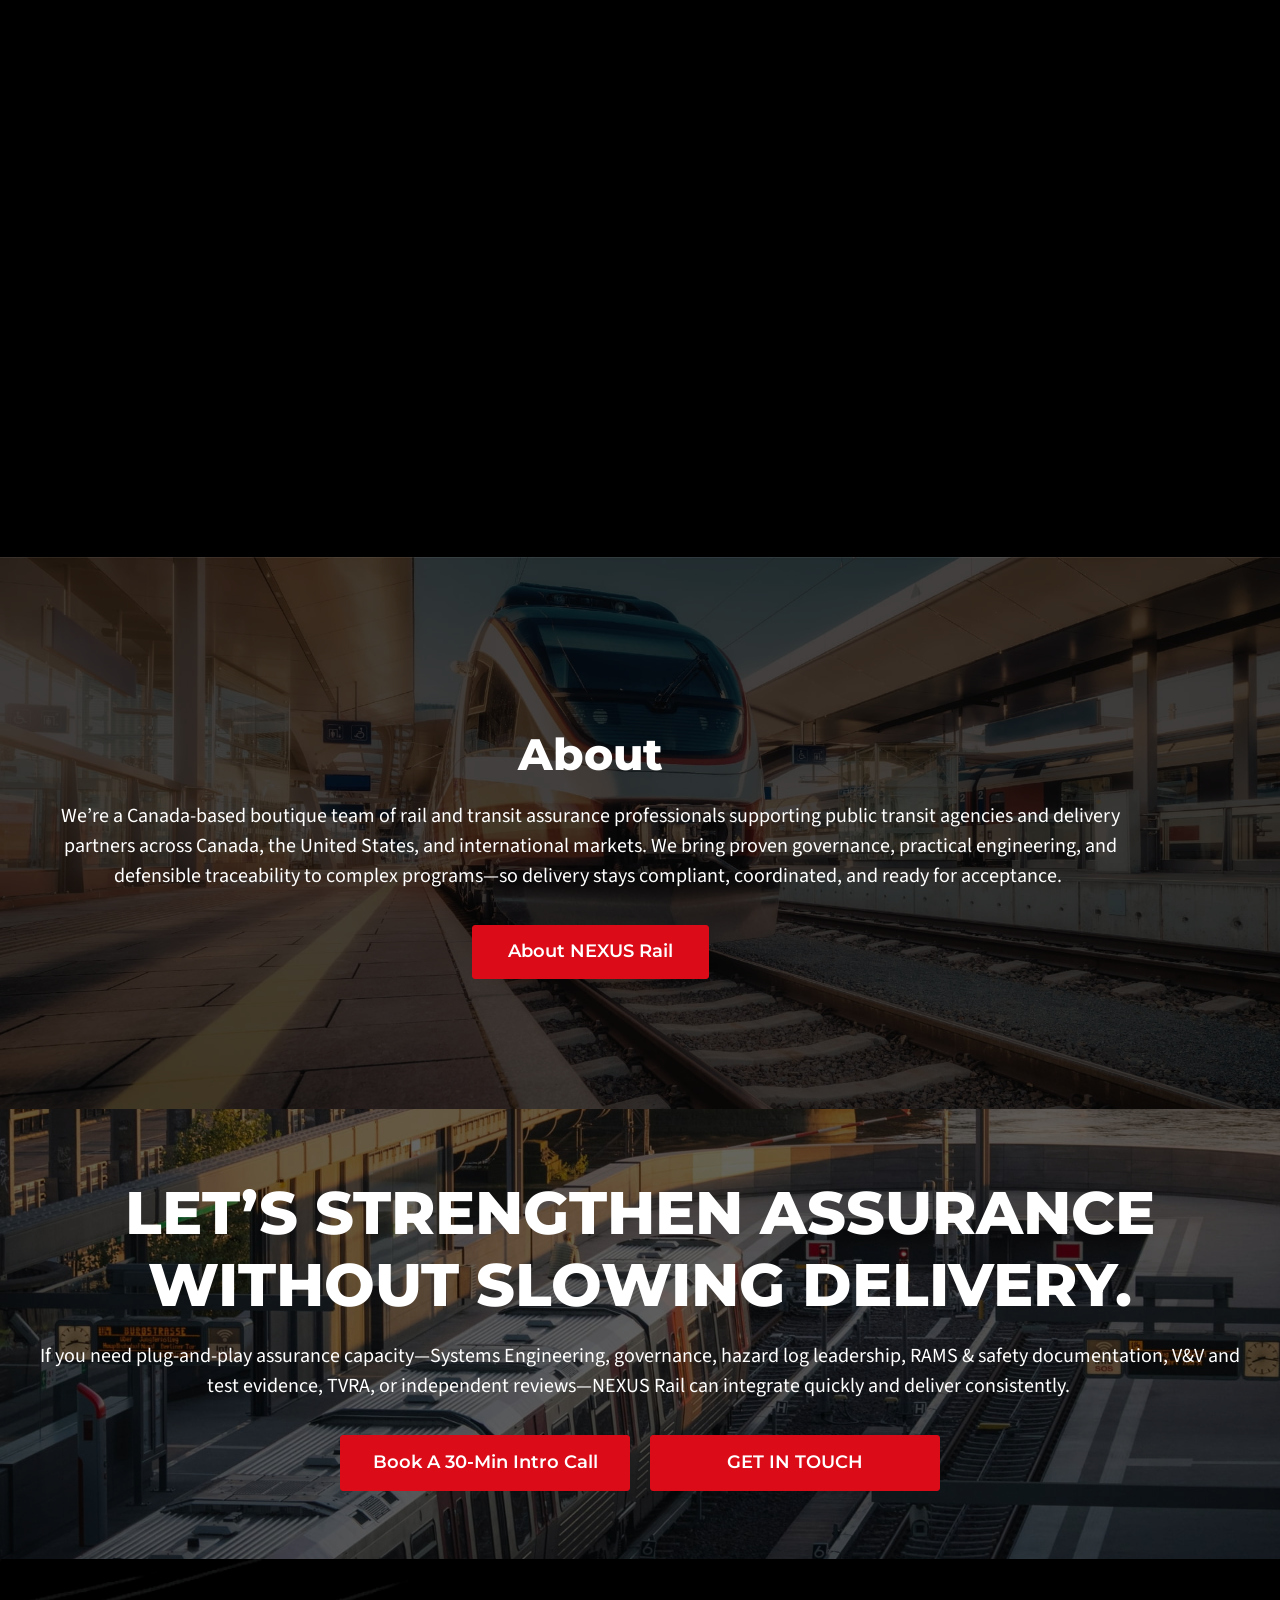
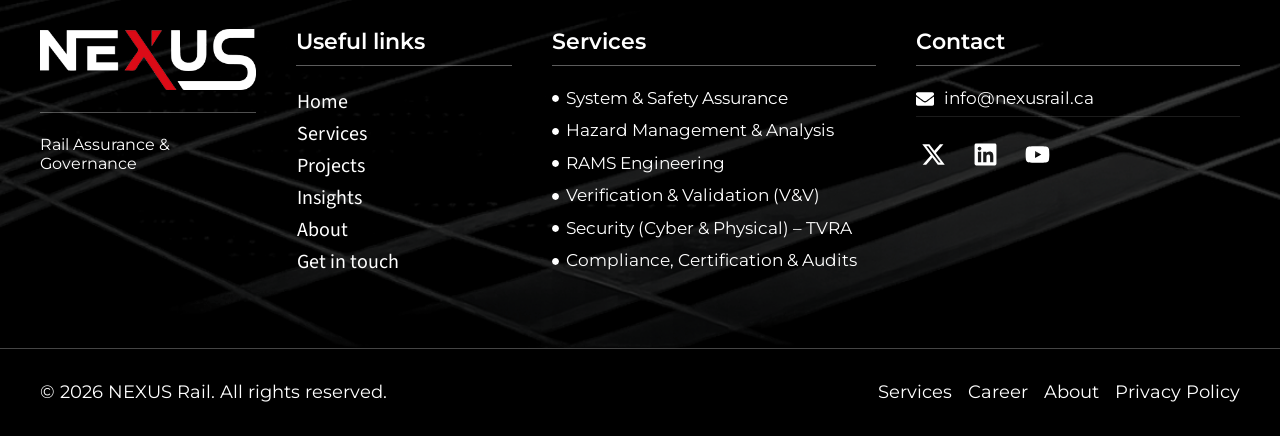
==== commit bb5bb200: "Point "Book a 30-min intro call" at the current Outlook booking page The button on all 9 pages (13 l" ====
--- a/index.html
+++ b/index.html
@@ -197,7 +197,7 @@
 				<div class="elementor-element elementor-element-a1e8bc6 elementor-align-justify elementor-widget elementor-widget-button" data-id="a1e8bc6" data-element_type="widget" data-e-type="widget" data-widget_type="button.default">
 				<div class="elementor-widget-container">
 									<div class="elementor-button-wrapper">
-					<a class="elementor-button elementor-button-link elementor-size-sm" href="https://outlook.office.com/bookwithme/user/8d0c2c8999f44ad5891aaa08dcbe1217@nexusrams.com/meetingtype/aBXjz2BYxEW9VwJyWjj6Mg2?anonymous&#038;ismsaljsauthenabled&#038;ep=mlink" target="_blank">
+					<a class="elementor-button elementor-button-link elementor-size-sm" href="https://bookings.cloud.microsoft/bookwithme/user/0ae4573fd2a04f6ca8e24fbdc5e4b256@ntarail.com/meetingtype/SVRwCe7HMUGxuT6WGxi68g2?anonymous&#038;ismsaljsauthenabled&#038;ep=mLinkFromTile" target="_blank">
 						<span class="elementor-button-content-wrapper">
 									<span class="elementor-button-text">Book a 30-min intro call</span>
 					</span>
@@ -861,7 +861,7 @@
 				<div class="elementor-element elementor-element-37dcca0 elementor-align-justify elementor-widget__width-inherit elementor-widget elementor-widget-button" data-id="37dcca0" data-element_type="widget" data-e-type="widget" data-widget_type="button.default">
 				<div class="elementor-widget-container">
 									<div class="elementor-button-wrapper">
-					<a class="elementor-button elementor-button-link elementor-size-sm elementor-animation-wobble-skew" href="https://outlook.office.com/bookwithme/user/8d0c2c8999f44ad5891aaa08dcbe1217@nexusrams.com/meetingtype/aBXjz2BYxEW9VwJyWjj6Mg2?anonymous&#038;ismsaljsauthenabled&#038;ep=mlink" target="_blank">
+					<a class="elementor-button elementor-button-link elementor-size-sm elementor-animation-wobble-skew" href="https://bookings.cloud.microsoft/bookwithme/user/0ae4573fd2a04f6ca8e24fbdc5e4b256@ntarail.com/meetingtype/SVRwCe7HMUGxuT6WGxi68g2?anonymous&#038;ismsaljsauthenabled&#038;ep=mLinkFromTile" target="_blank">
 						<span class="elementor-button-content-wrapper">
 									<span class="elementor-button-text">Book a 30-min intro call</span>
 					</span>
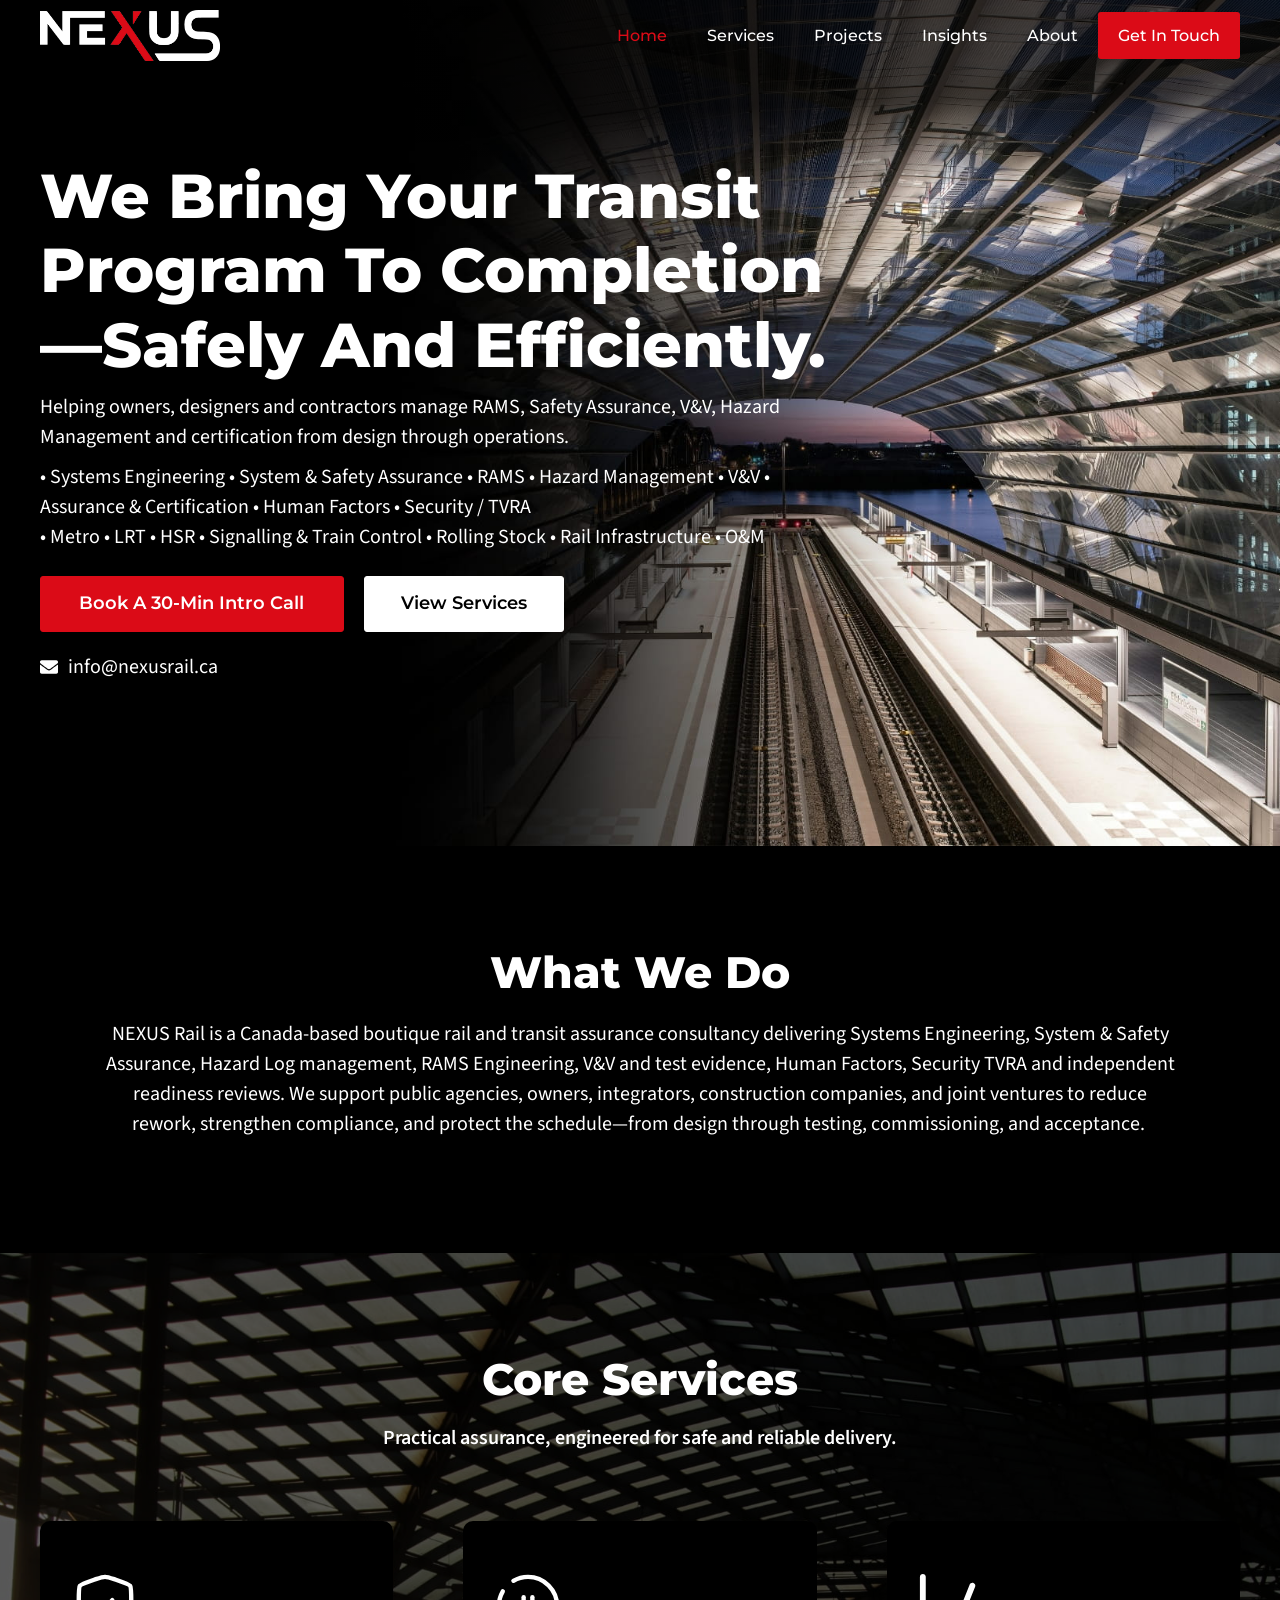
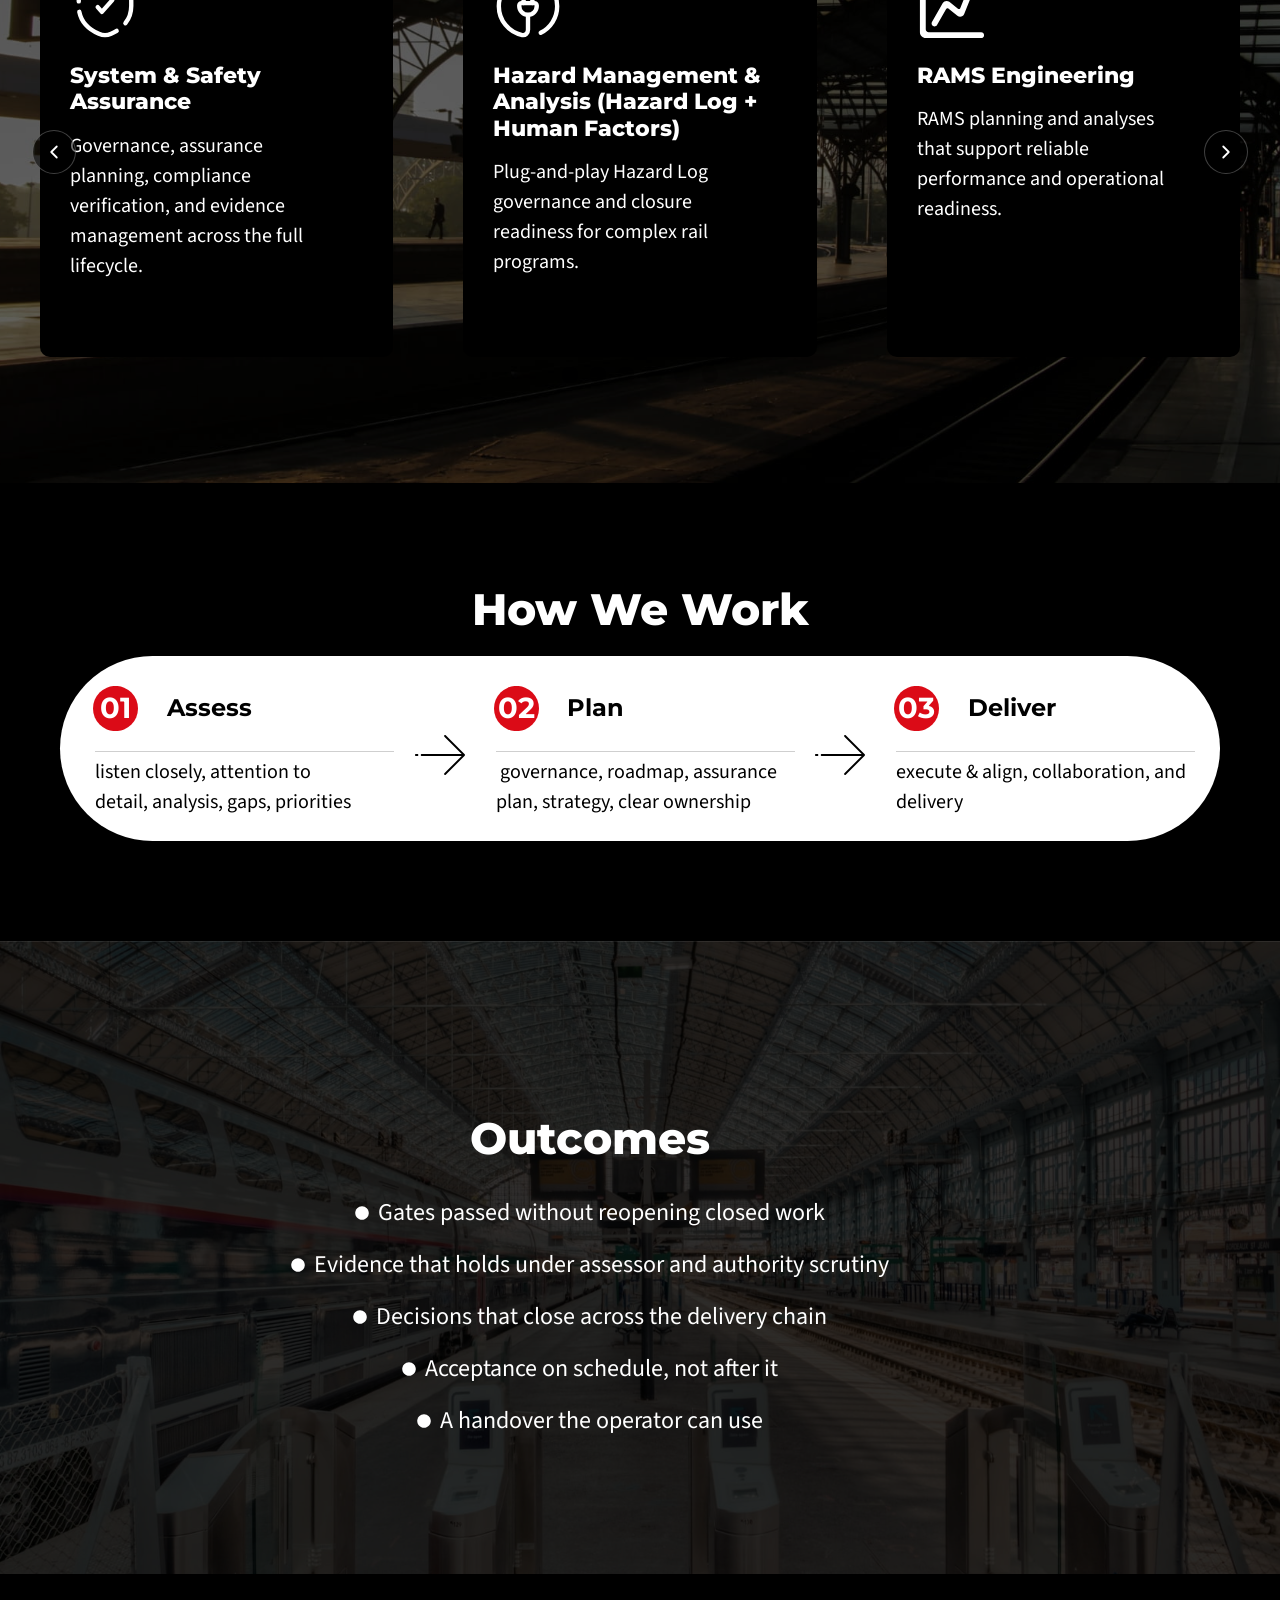
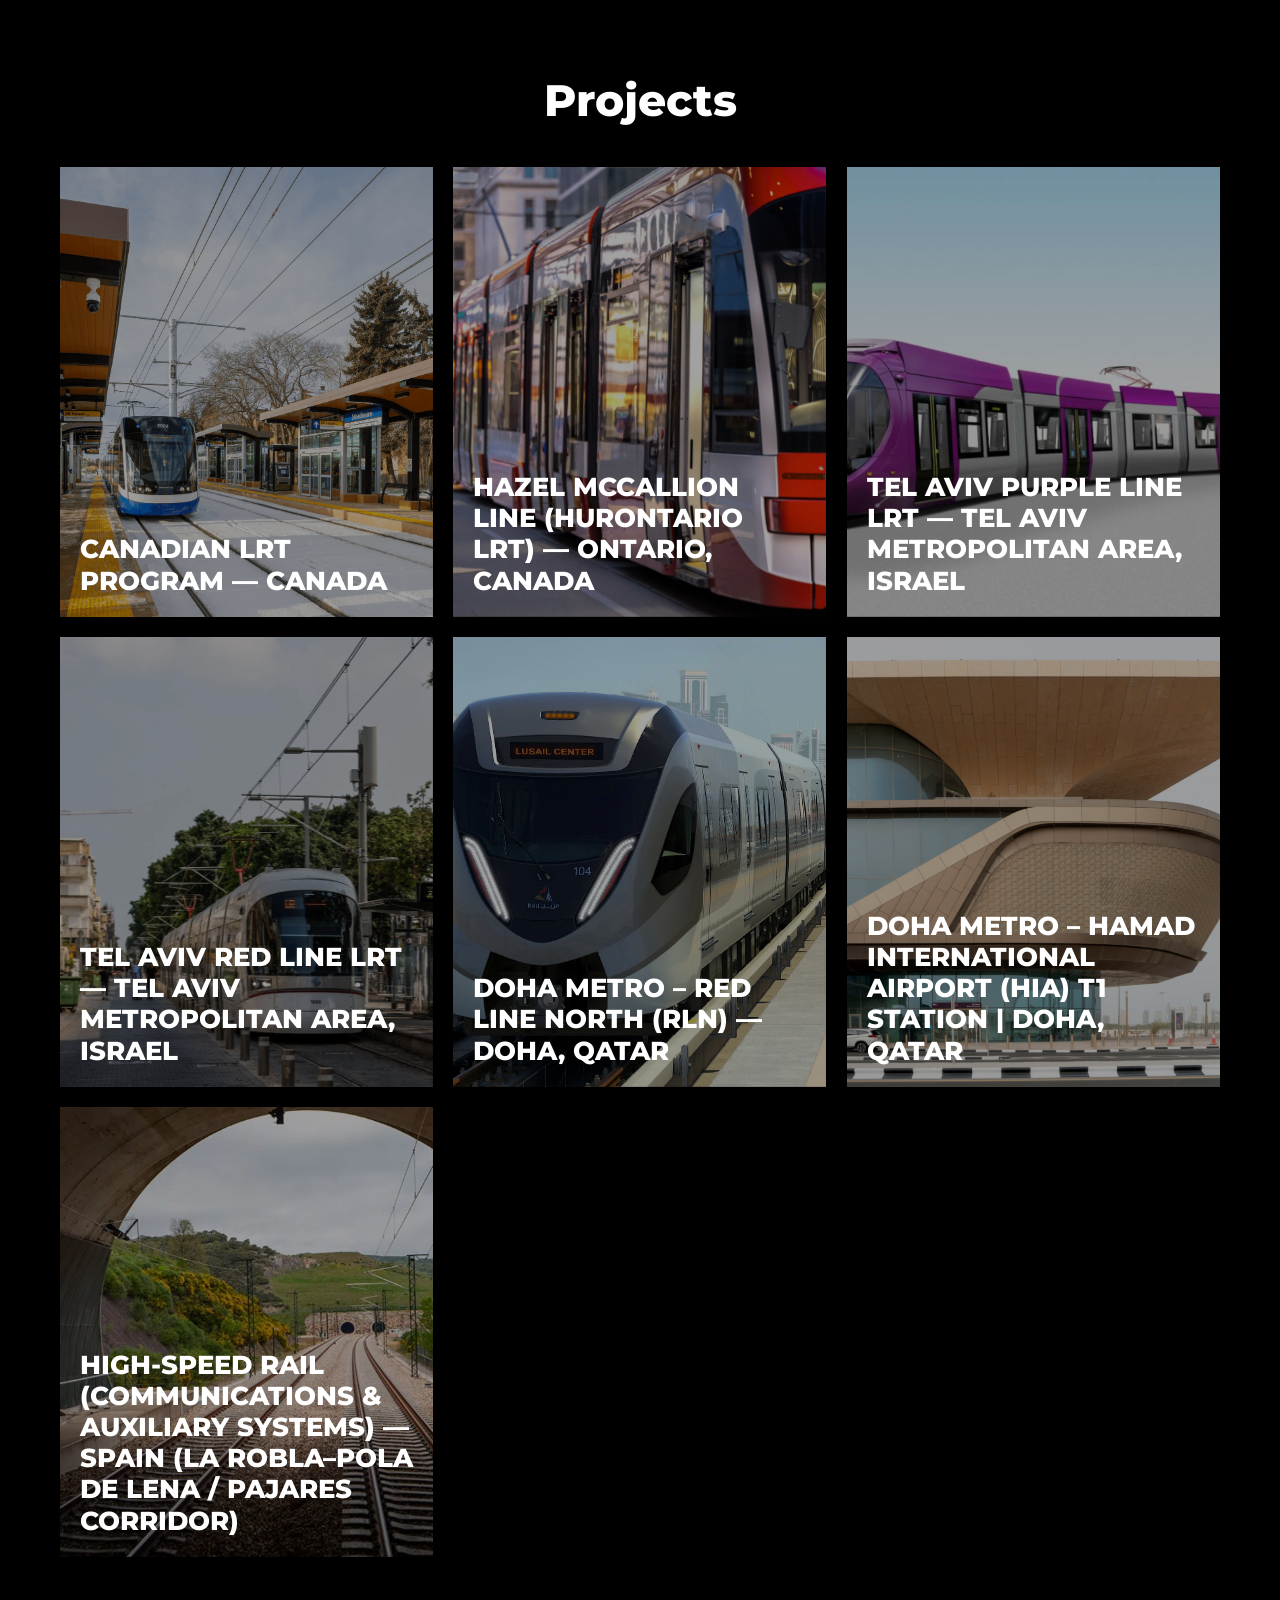
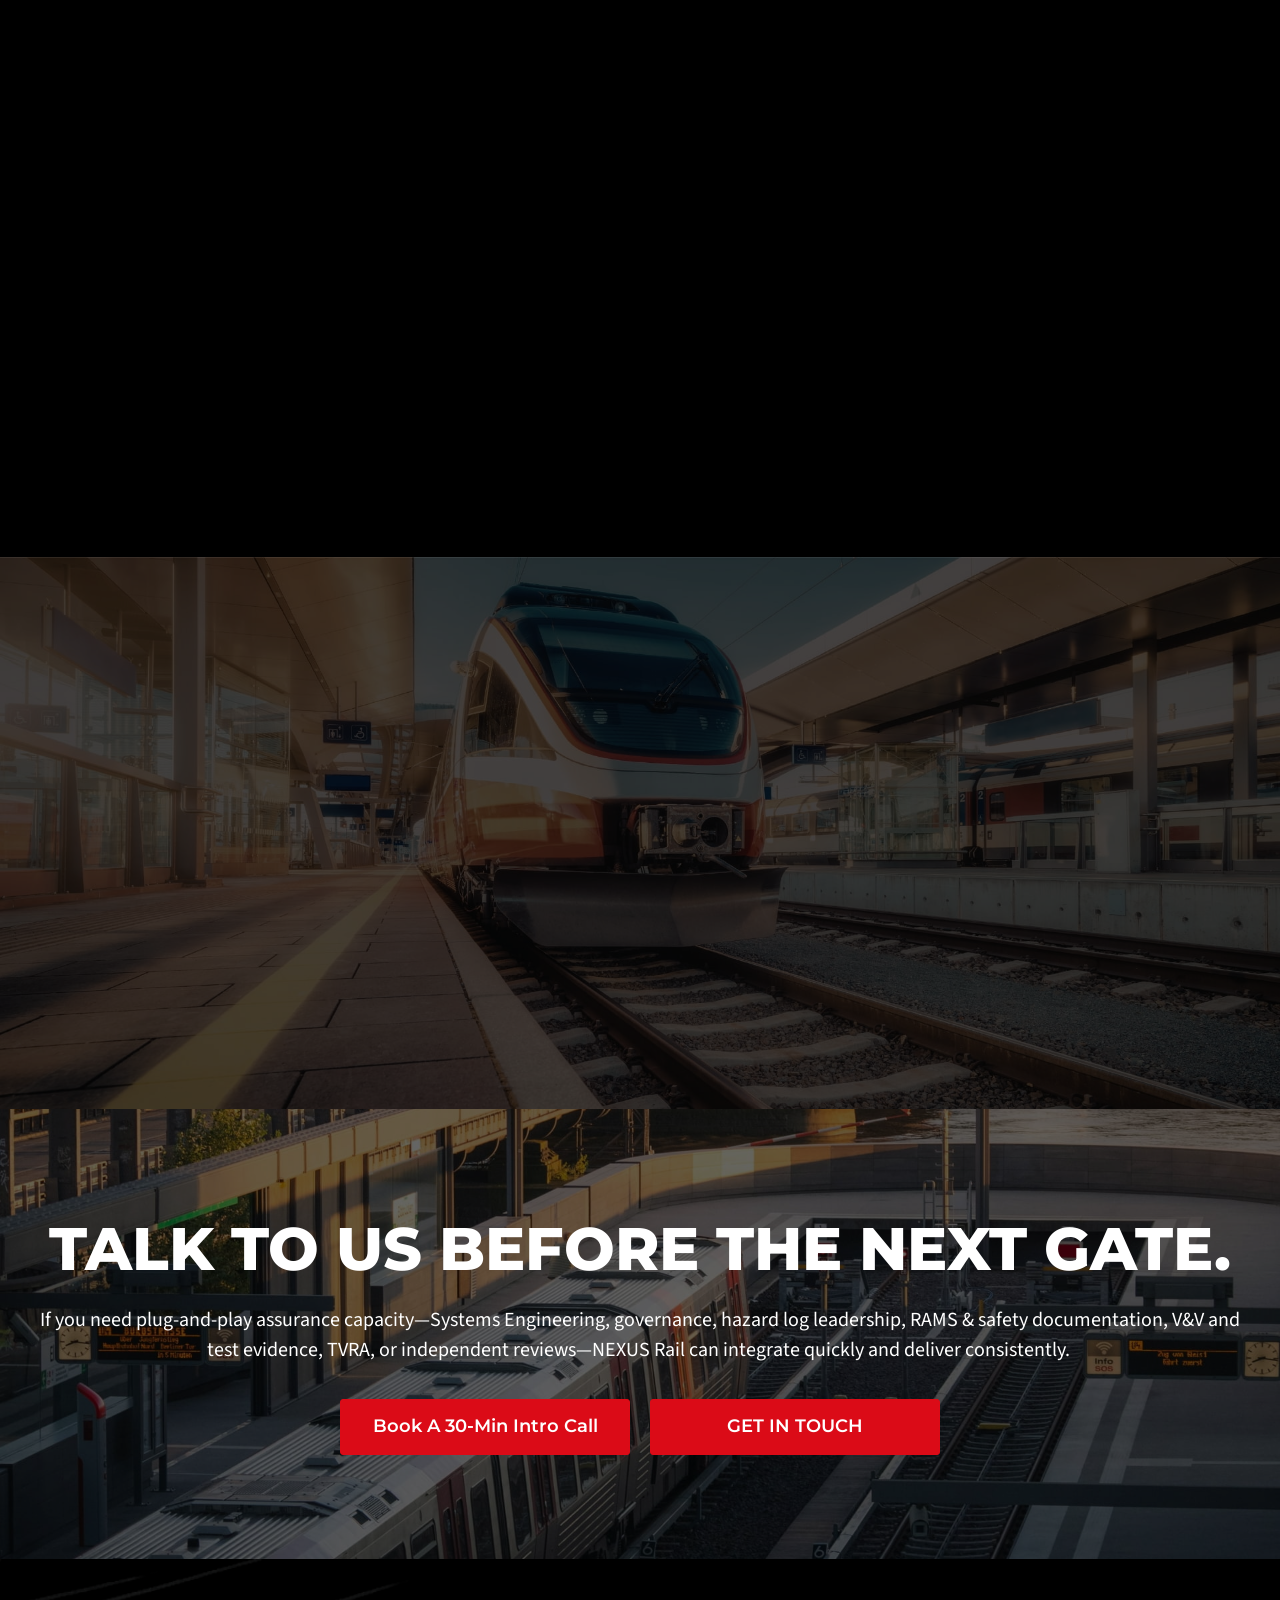
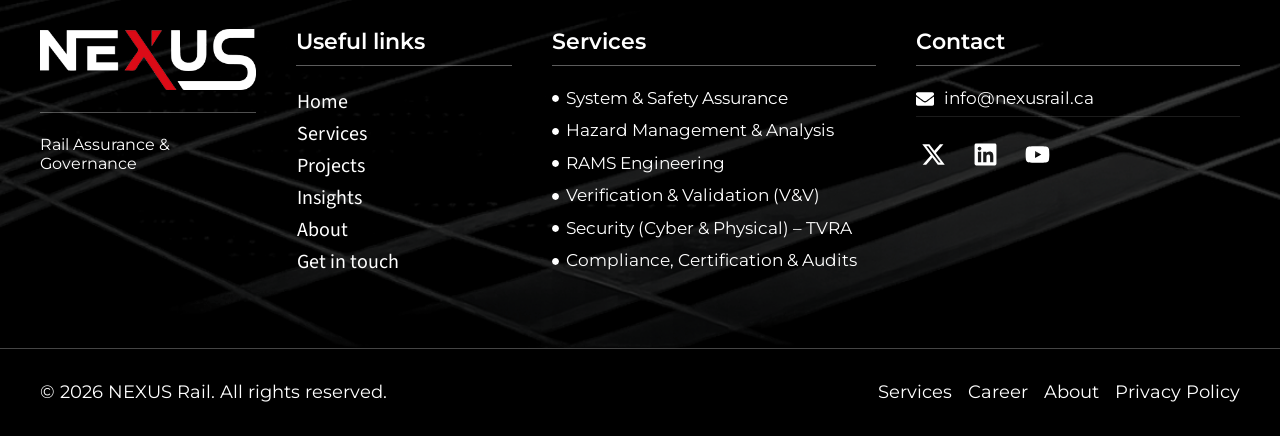
==== commit 5cc8f6b4: "CTA: "Talk to us before the next gate." Replace "Let's strengthen assurance without slowing delivery" ====
--- a/index.html
+++ b/index.html
@@ -850,7 +850,7 @@
 		<div class="elementor-element elementor-element-34a952d e-con-full e-flex e-con e-child" data-id="34a952d" data-element_type="container" data-e-type="container">
 				<div class="elementor-element elementor-element-1a5b0f9 elementor-invisible elementor-widget elementor-widget-heading" data-id="1a5b0f9" data-element_type="widget" data-e-type="widget" data-settings="{&quot;_animation&quot;:&quot;fadeInUp&quot;}" data-widget_type="heading.default">
 				<div class="elementor-widget-container">
-					<h2 class="elementor-heading-title elementor-size-default">Let’s strengthen assurance without slowing delivery.</h2>				</div>
+					<h2 class="elementor-heading-title elementor-size-default">Talk to us before the next gate.</h2>				</div>
 				</div>
 				<div class="elementor-element elementor-element-8a72441 elementor-invisible elementor-widget elementor-widget-text-editor" data-id="8a72441" data-element_type="widget" data-e-type="widget" data-settings="{&quot;_animation&quot;:&quot;fadeInUp&quot;}" data-widget_type="text-editor.default">
 				<div class="elementor-widget-container">
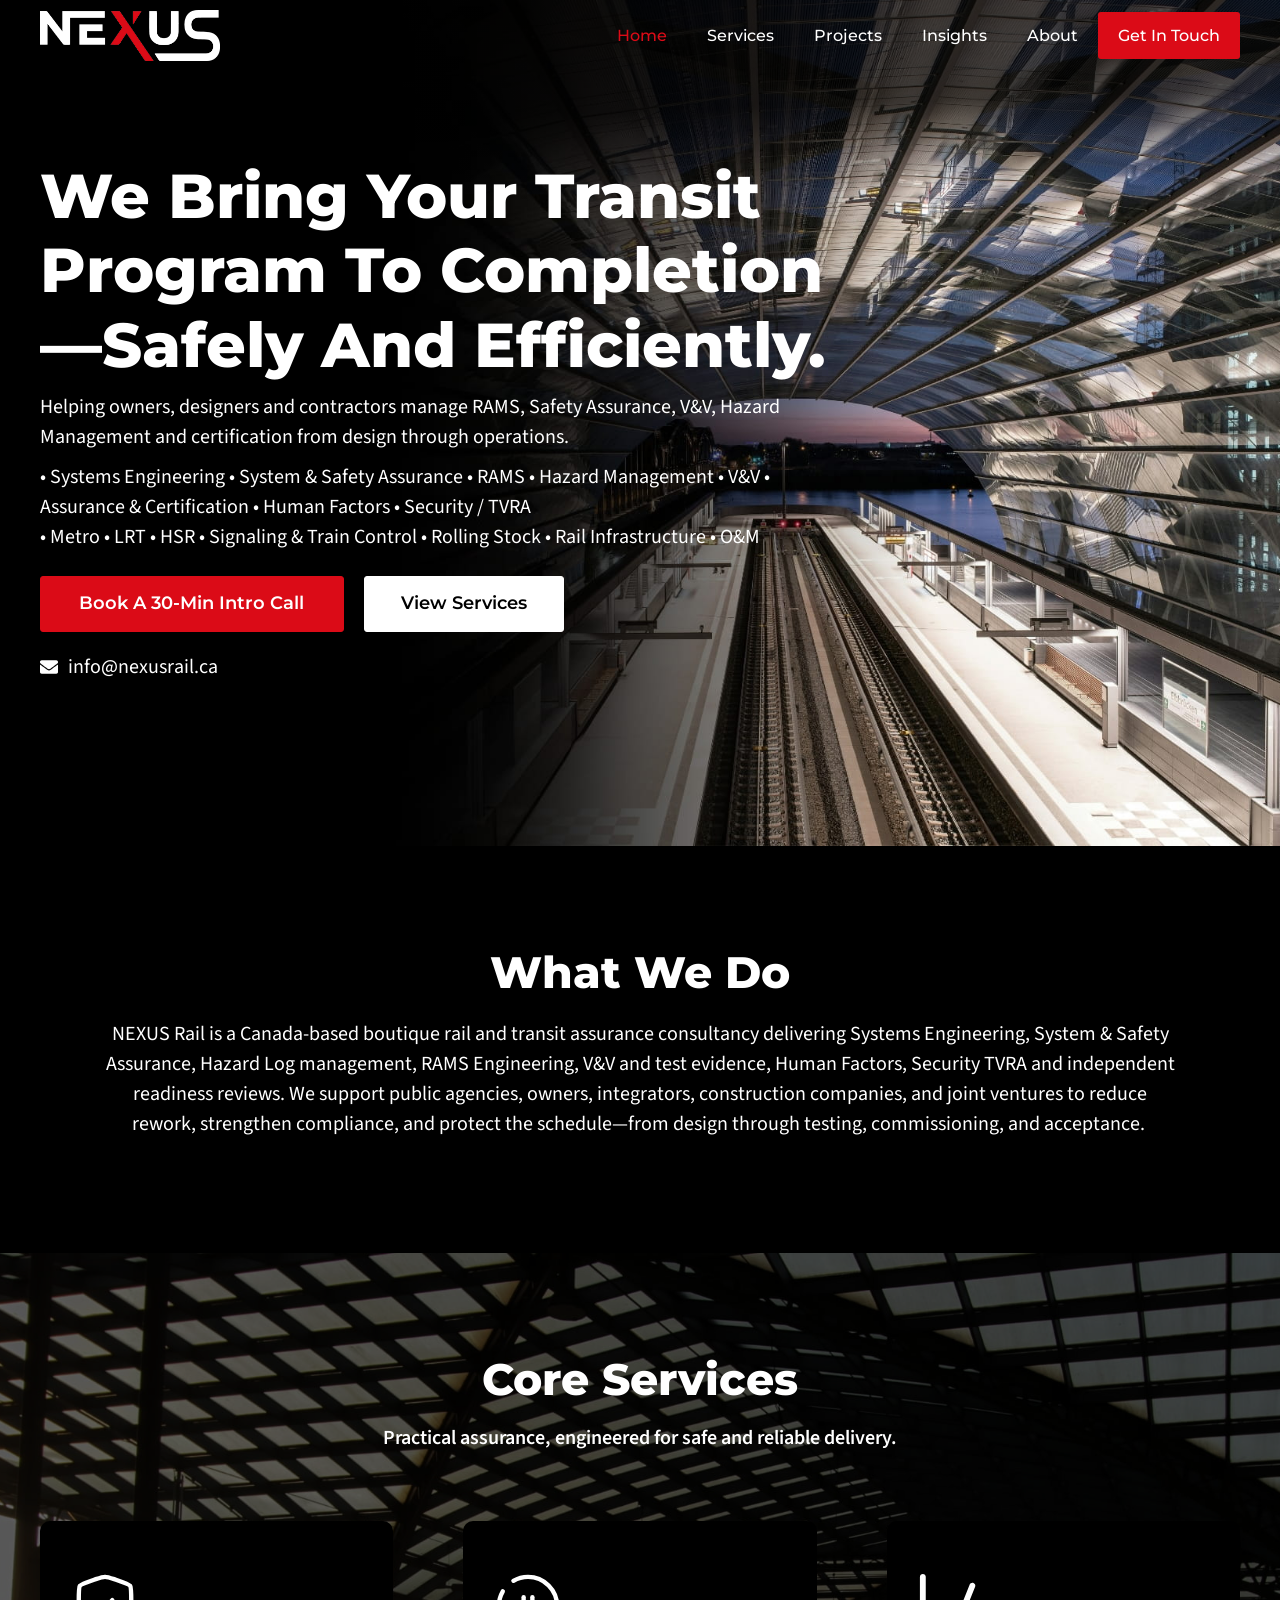
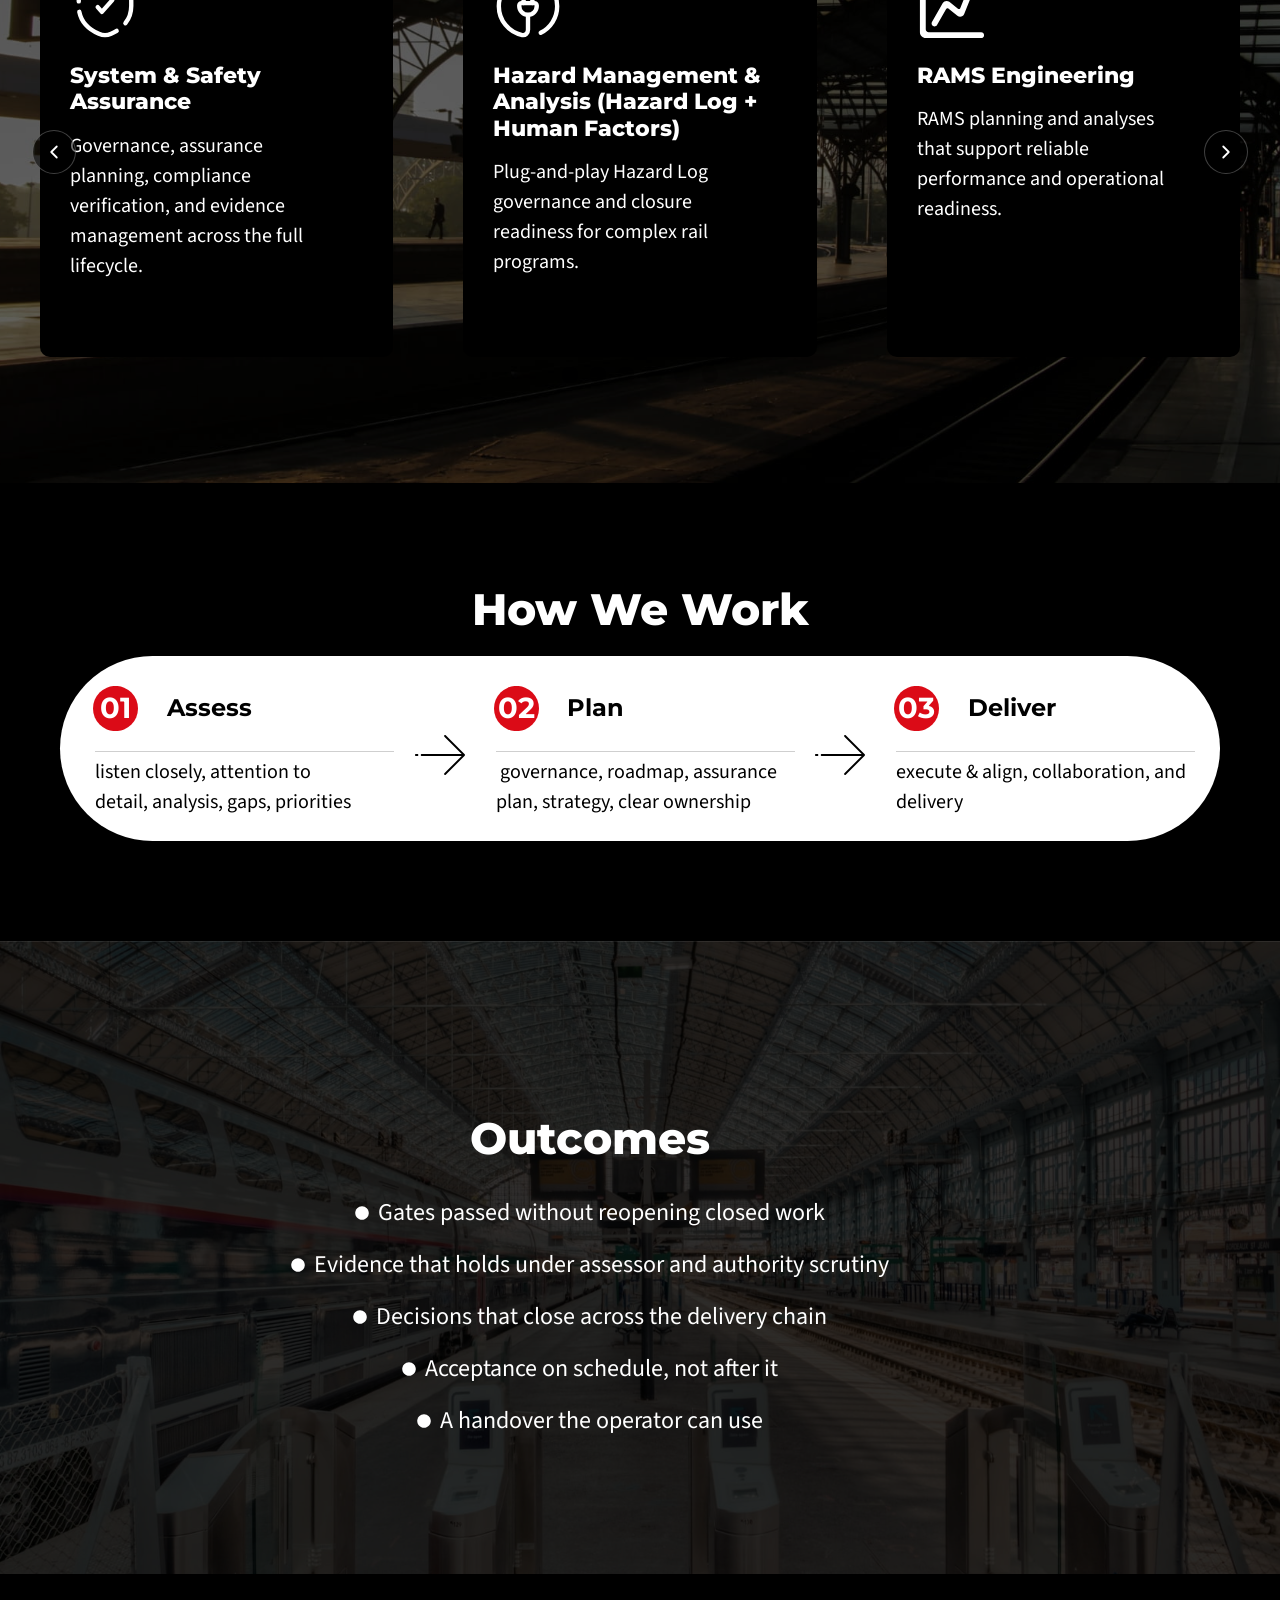
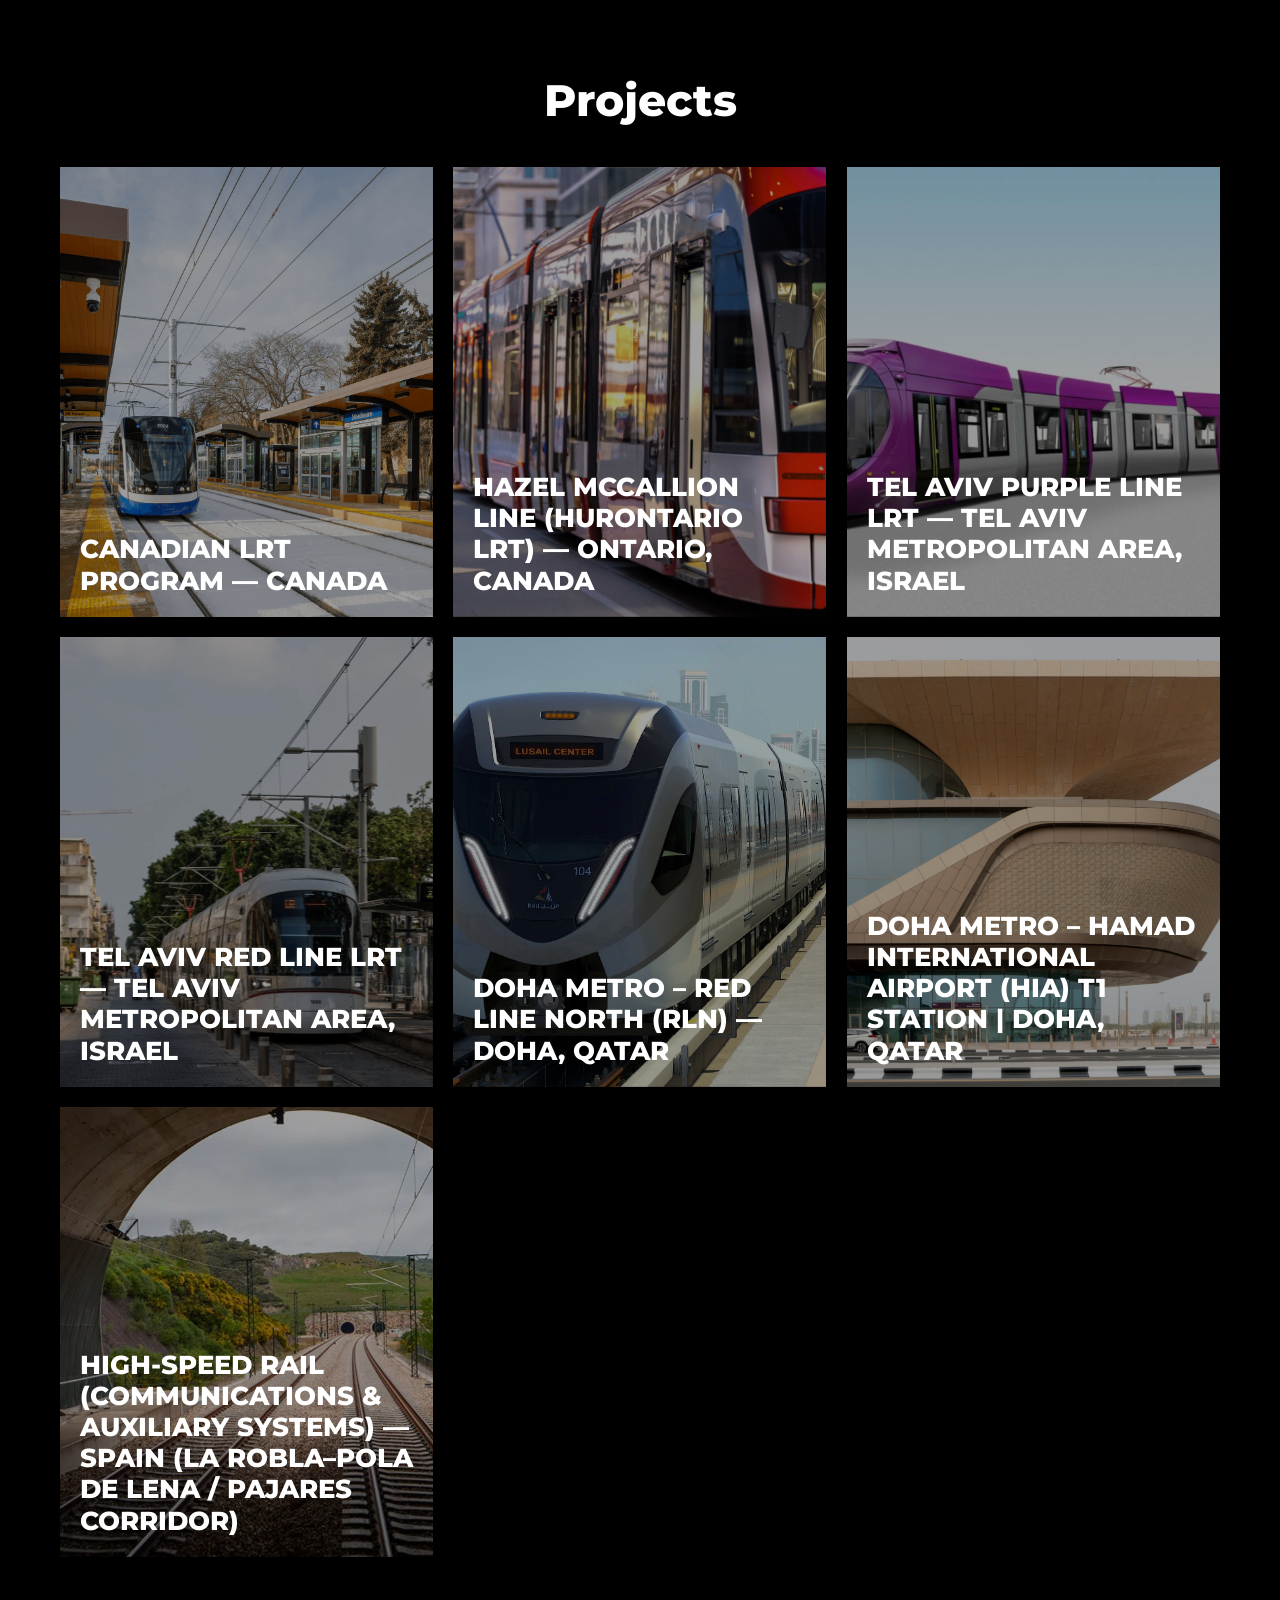
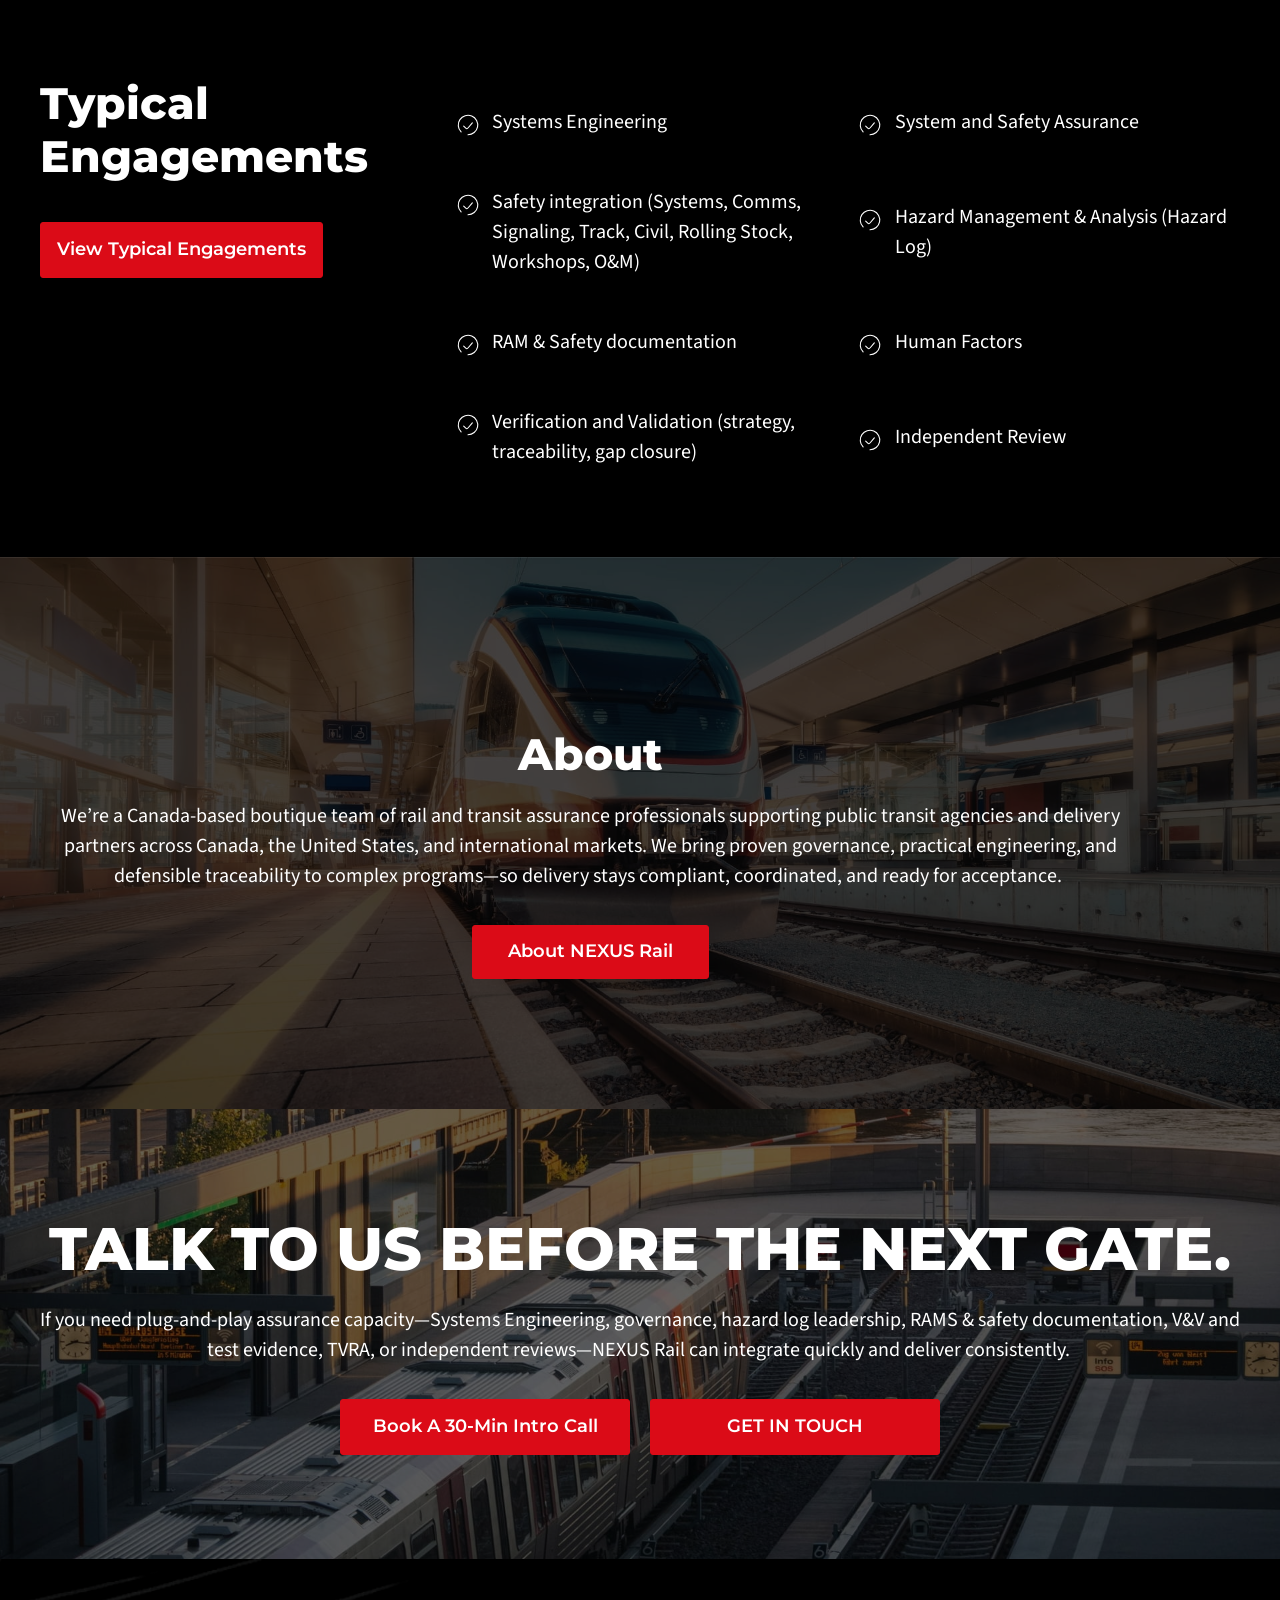
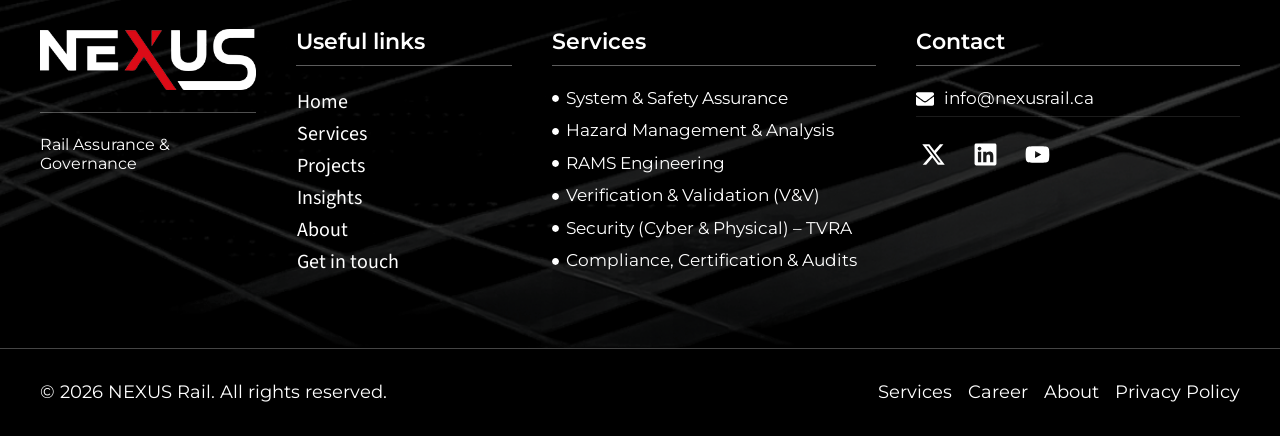
==== commit 6ddf718f: "American English site-wide; founder's experience in the EN 50126 article Spelling: the site now uses" ====
--- a/index.html
+++ b/index.html
@@ -191,7 +191,7 @@
 				<div class="elementor-element elementor-element-a85e04e elementor-invisible elementor-widget elementor-widget-text-editor" data-id="a85e04e" data-element_type="widget" data-e-type="widget" data-settings="{&quot;_animation&quot;:&quot;fadeInUp&quot;}" data-widget_type="text-editor.default">
 				<div class="elementor-widget-container">
 									<p>• Systems Engineering • System &amp; Safety Assurance • RAMS • Hazard Management • V&amp;V • Assurance &amp; Certification • Human Factors • Security / TVRA<br />
-• Metro • LRT • HSR • Signalling &amp; Train Control • Rolling Stock • Rail Infrastructure • O&amp;M</p>								</div>
+• Metro • LRT • HSR • Signaling &amp; Train Control • Rolling Stock • Rail Infrastructure • O&amp;M</p>								</div>
 				</div>
 		<div class="elementor-element elementor-element-7223e4e e-grid e-con-full elementor-invisible e-con e-child" data-id="7223e4e" data-element_type="container" data-e-type="container" data-settings="{&quot;animation&quot;:&quot;fadeInUp&quot;}">
 				<div class="elementor-element elementor-element-a1e8bc6 elementor-align-justify elementor-widget elementor-widget-button" data-id="a1e8bc6" data-element_type="widget" data-e-type="widget" data-widget_type="button.default">
